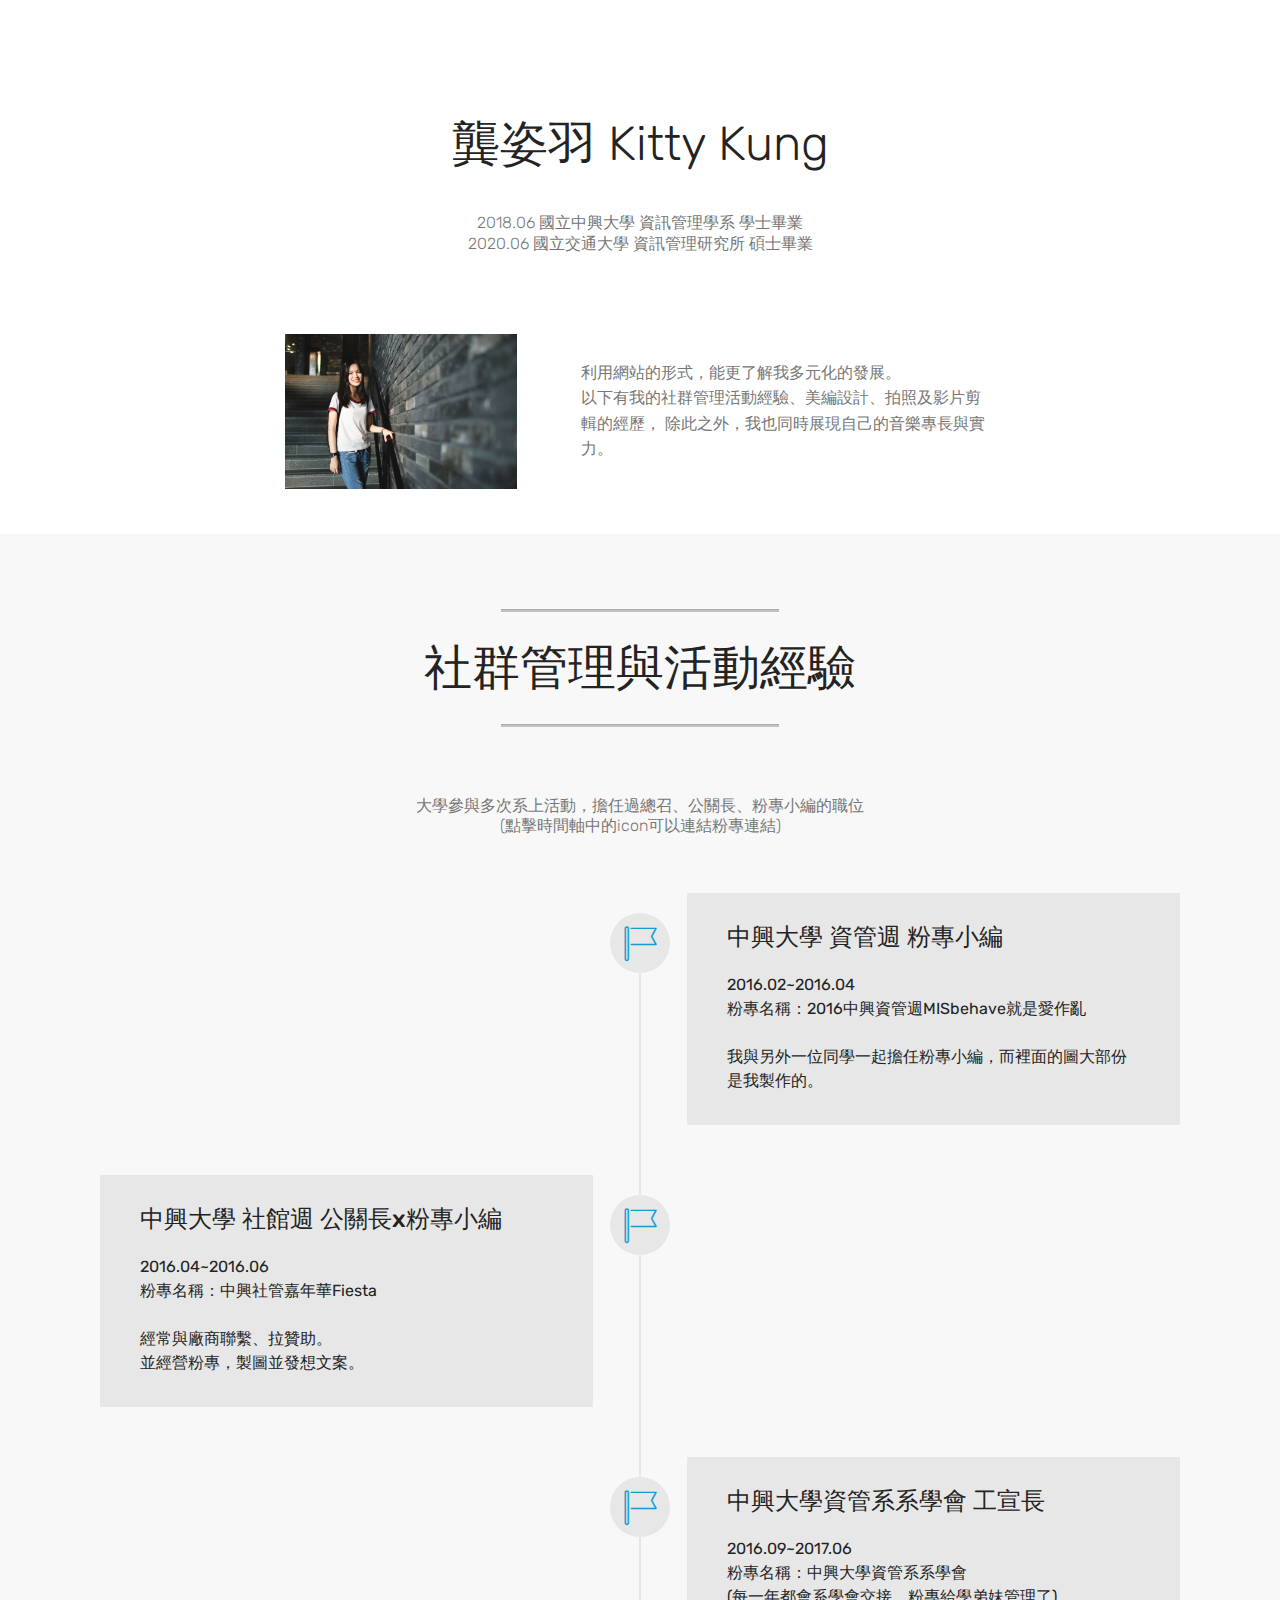
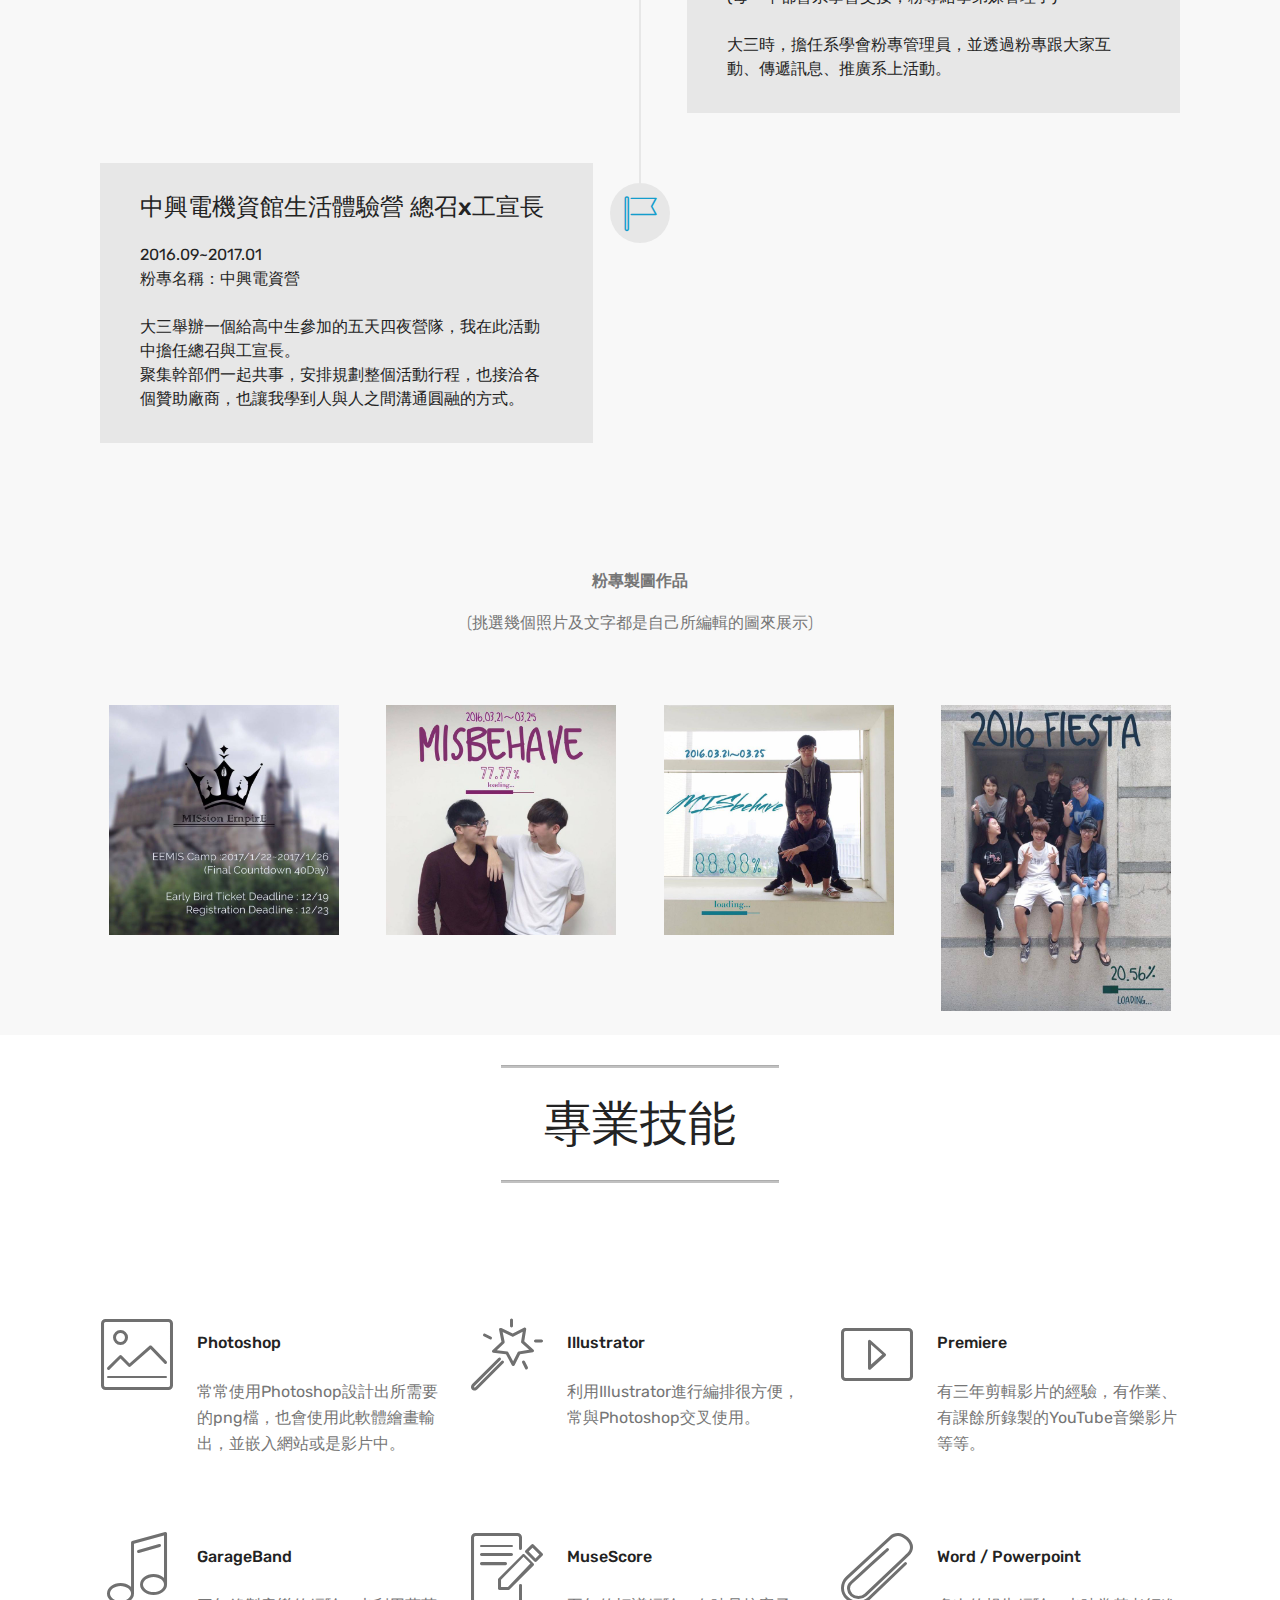
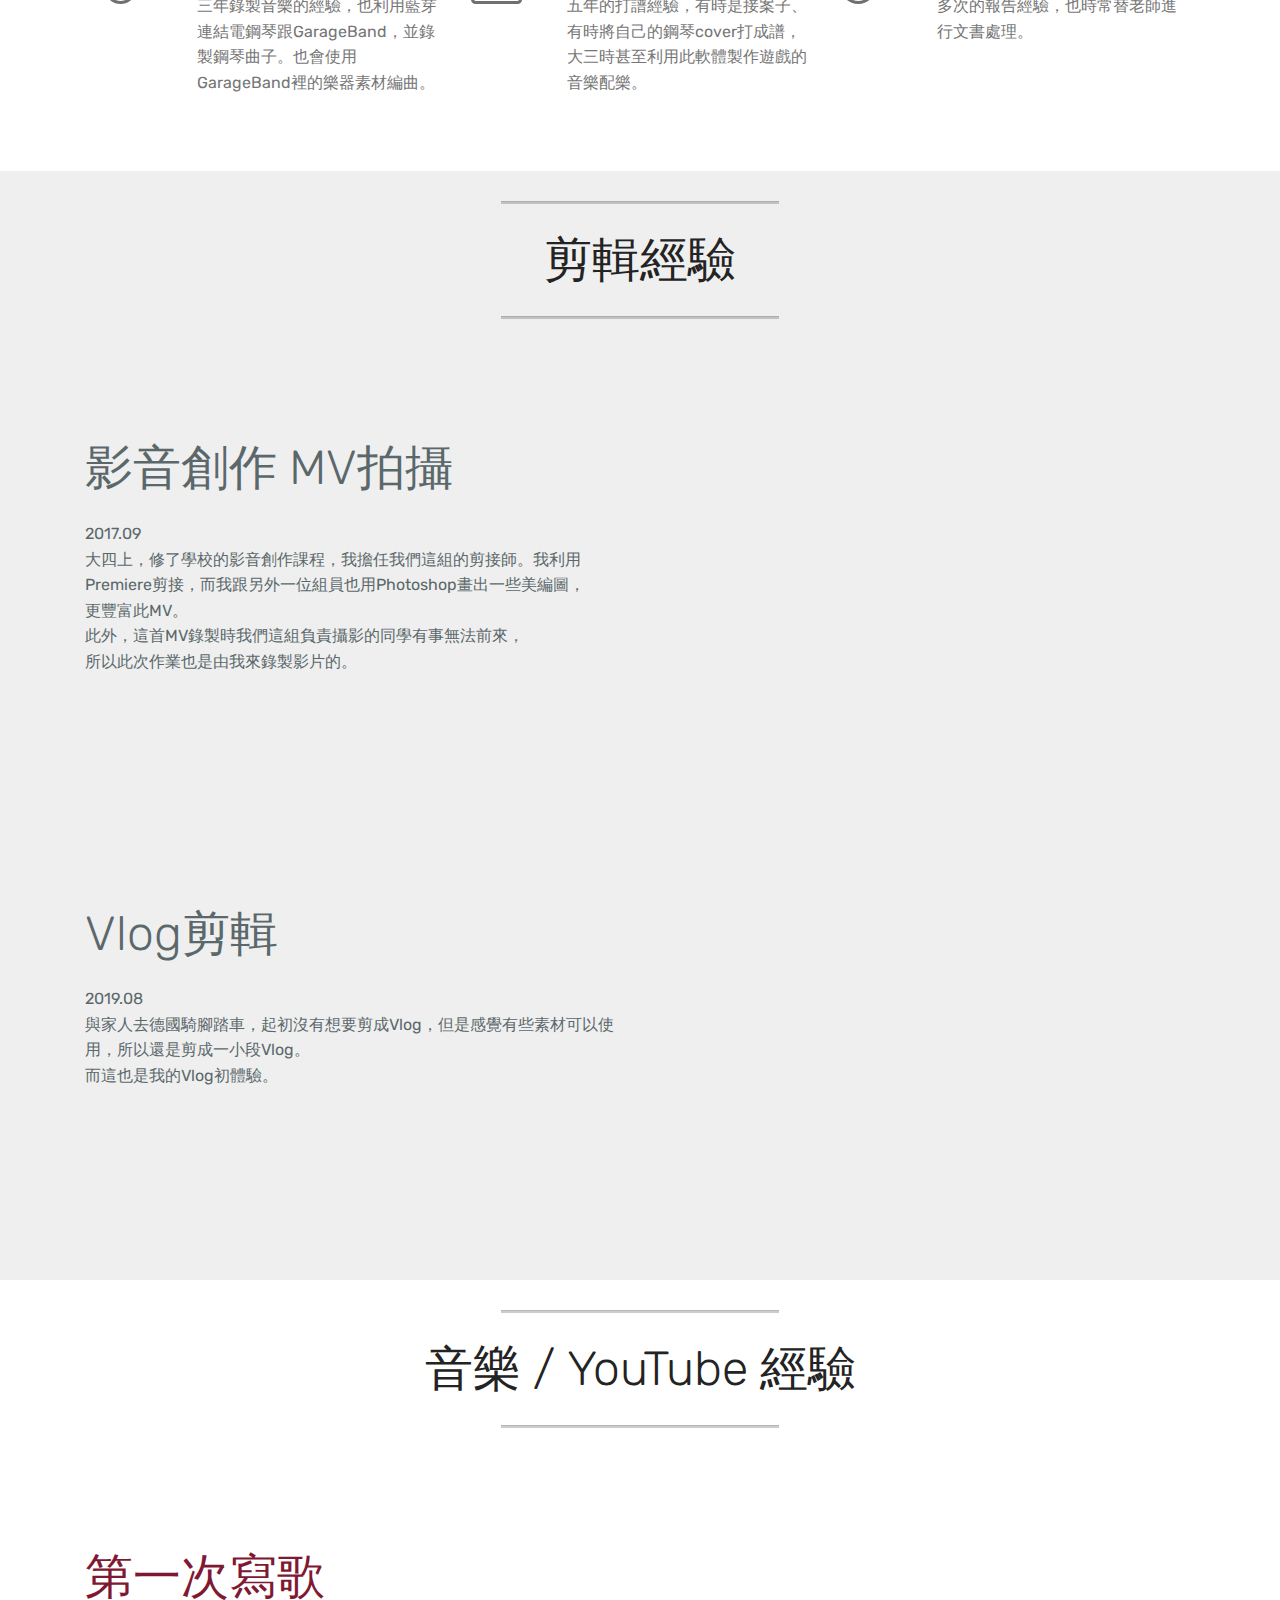
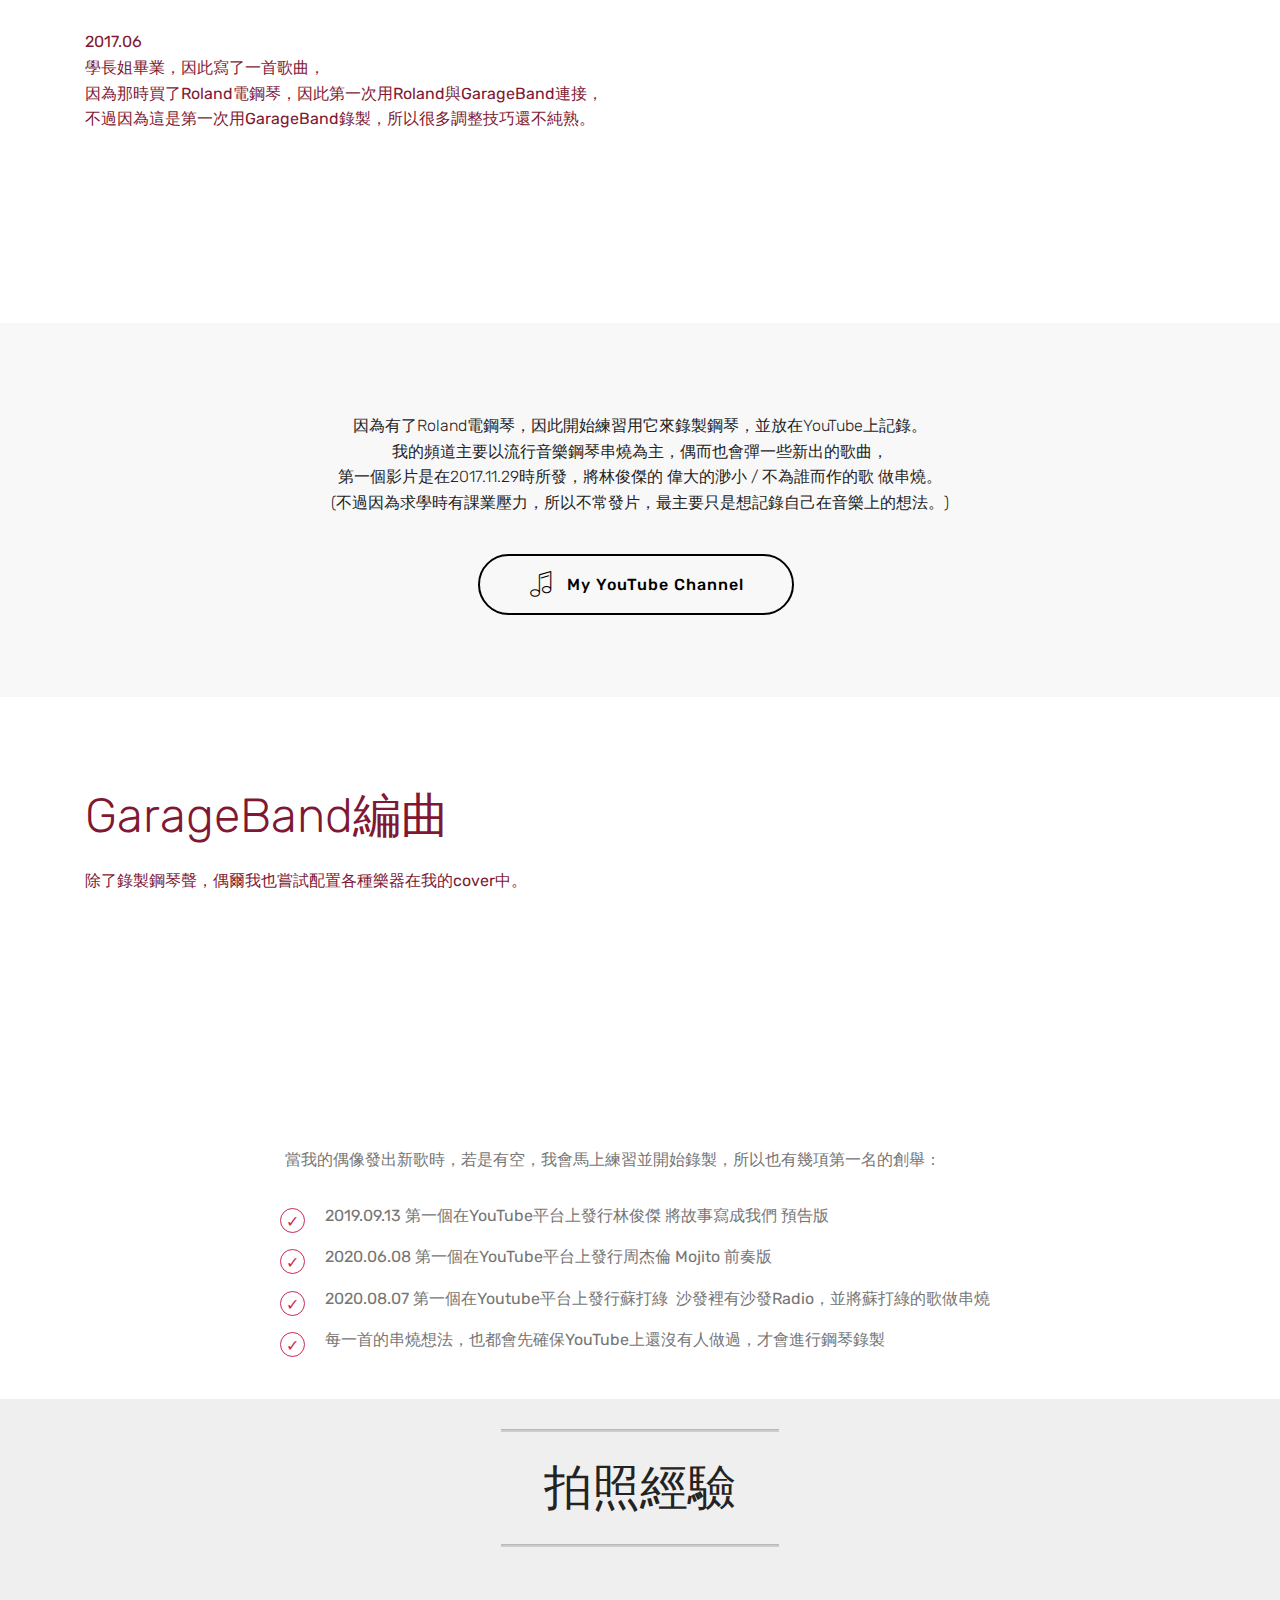
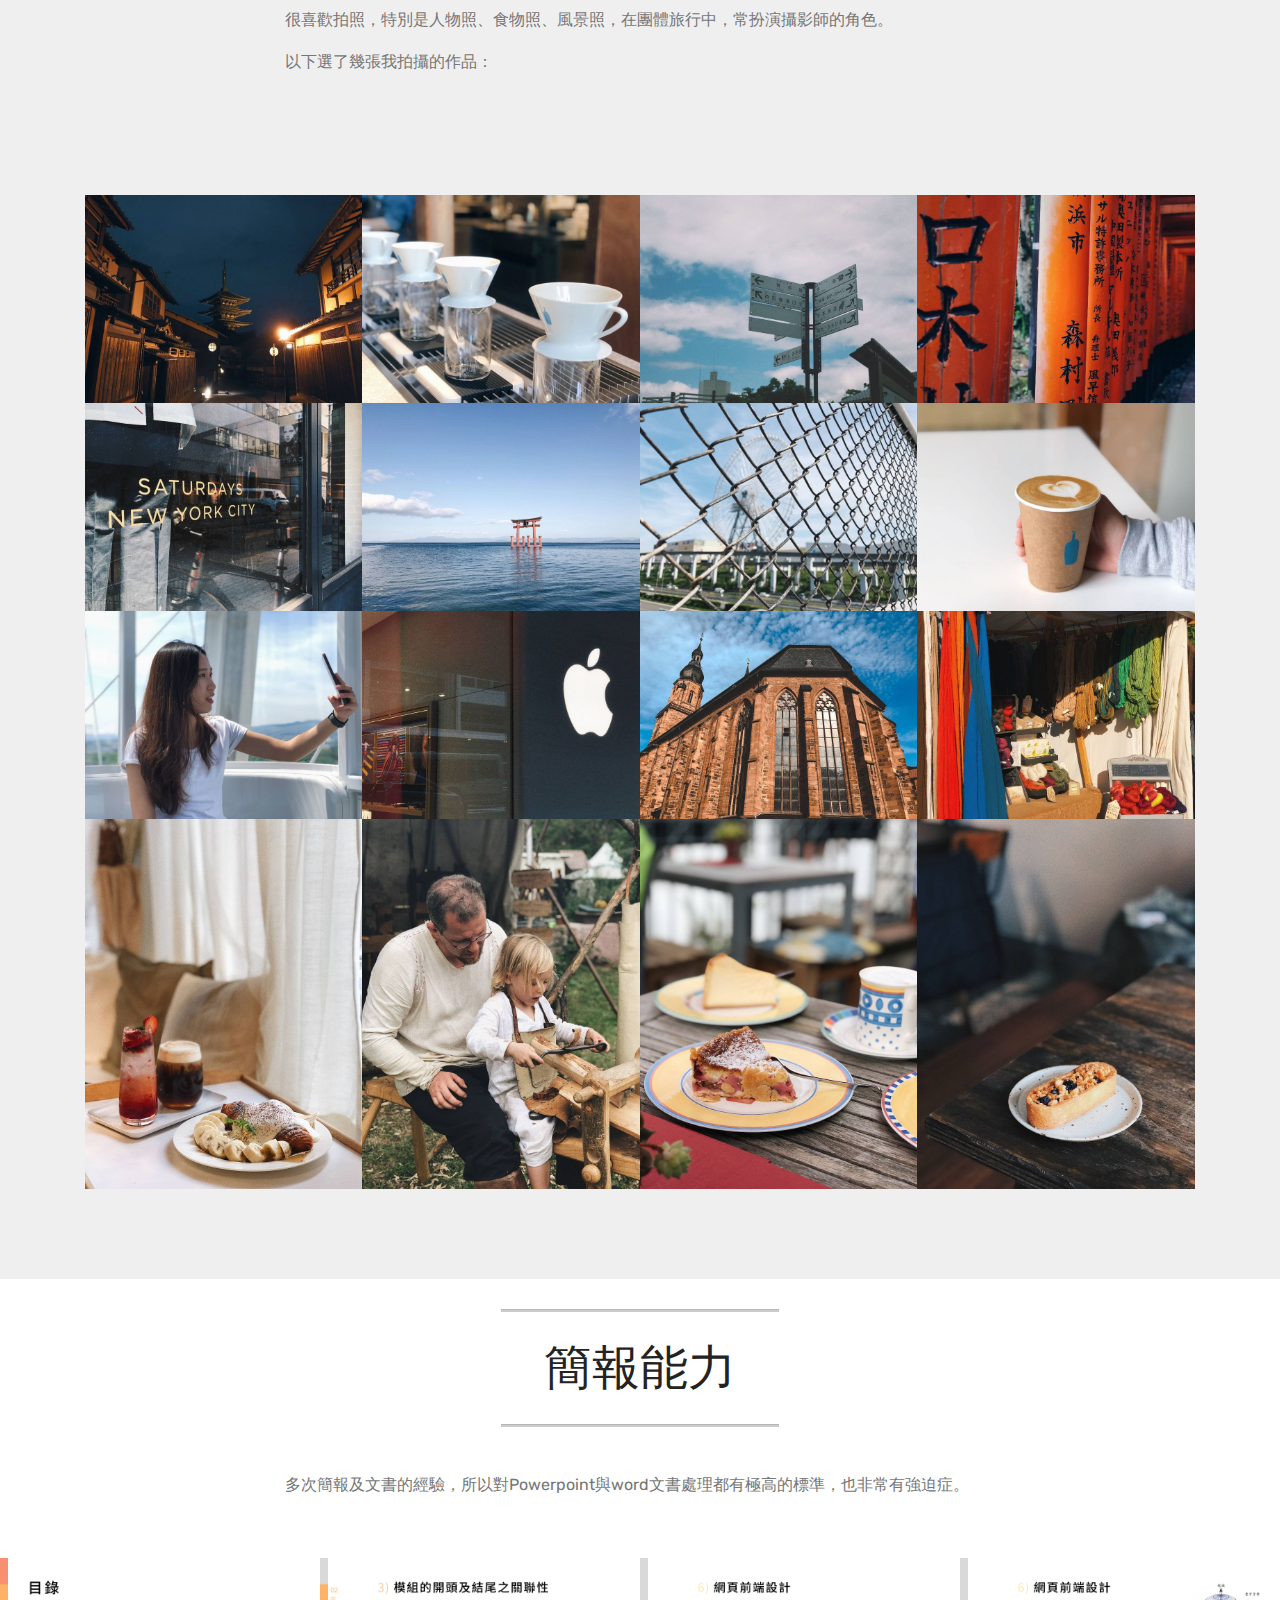
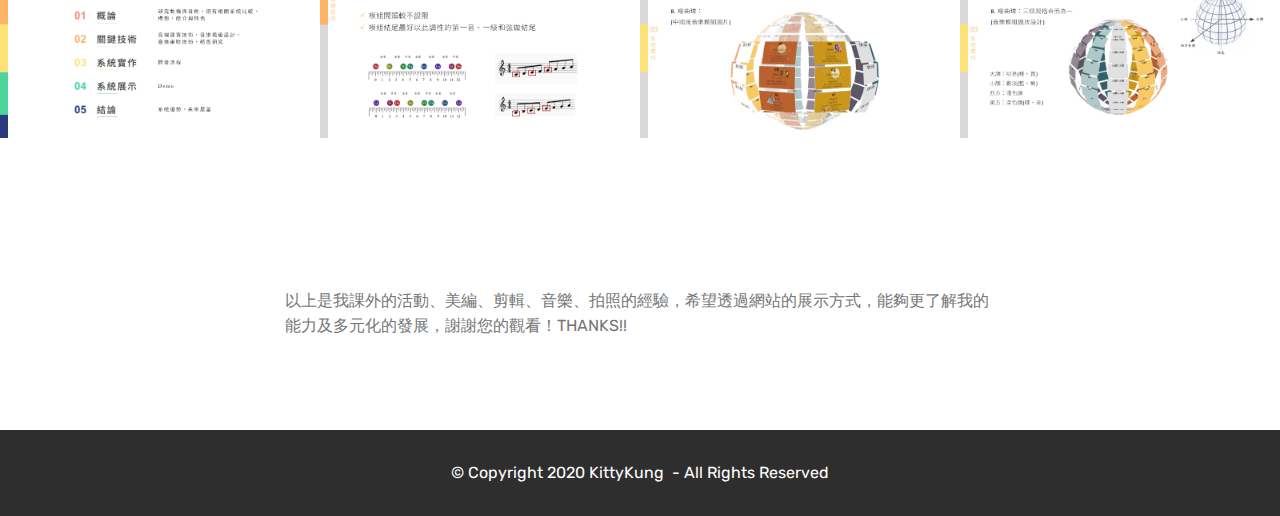
==== home.html @ 91568e42 "create github pages" ====
<!DOCTYPE html>
<html>
<head>
  <!-- Site made with Mobirise Website Builder v4.1.7, https://mobirise.com -->
  <meta charset="UTF-8">
  <meta http-equiv="X-UA-Compatible" content="IE=edge">
  <meta name="generator" content="Mobirise v4.1.7, mobirise.com">
  <meta name="viewport" content="width=device-width, initial-scale=1">
  <link rel="shortcut icon" href="assets/images/logo4.png" type="image/x-icon">
  <meta name="description" content="">
  <title>KittyPage</title>
  <link rel="stylesheet" href="assets/web/assets/mobirise-icons/mobirise-icons.css">
  <link rel="stylesheet" href="assets/tether/tether.min.css">
  <link rel="stylesheet" href="assets/bootstrap/css/bootstrap.min.css">
  <link rel="stylesheet" href="assets/theme/css/style.css">
  <link rel="stylesheet" href="assets/mobirise-gallery/style.css">
  <link href="https://fonts.googleapis.com/css?family=Rubik:300,300i,400,400i,500,500i,700,700i,900,900i" rel="stylesheet">
  <link href="assets/fonts/style.css" rel="stylesheet">
  <link rel="stylesheet" href="assets/mobirise/css/mbr-additional.css" type="text/css">
  
  
  
</head>
<body>
<section class="mbr-section content4 cid-s5xjWLoMxg" id="content4-29" data-rv-view="1090">

    

    <div class="container">
        <div class="media-container-row">
            <div class="title col-12 col-md-8">
                <h2 class="align-center pb-3 mbr-fonts-style display-2">龔姿羽 Kitty Kung</h2>
                <h3 class="mbr-section-subtitle align-center mbr-light mbr-fonts-style display-7"><br>2018.06 國立中興大學 資訊管理學系 學士畢業<br>2020.06 國立交通大學 資訊管理研究所 碩士畢業<br><br><br></h3>
                
            </div>
        </div>
    </div>
</section>

<section class="engine"><a href="https://mobirise.co/e">website creation software</a></section><section class="mbr-section content6 cid-s5Vh7EJFkG" id="content6-31" data-rv-view="1092">
    
     
    
    <div class="container">
        <div class="media-container-row">
            <div class="col-12 col-md-8">
                <div class="media-container-row">
                    <div class="mbr-figure" style="width: 65%;">
                      <img src="assets/images/img-6240x4160.jpg" alt="Mobirise" title="" media-simple="true">  
                    </div>
                    <div class="media-content">
                        <div class="mbr-section-text">
                            <p class="mbr-text mb-0 mbr-fonts-style display-7"><br>利用網站的形式，能更了解我多元化的發展。
<br>以下有我的社群管理活動經驗、美編設計、拍照及影片剪輯的經歷，
除此之外，我也同時展現自己的音樂專長與實力。
<br><br></p>
                        </div>
                    </div>
                </div>
            </div>
        </div>
    </div>
</section>

<section class="mbr-section article content9 cid-s5z6BdBSPs" id="content9-2d" data-rv-view="1094">
    
     

    <div class="container">
        <div class="inner-container" style="width: 100%;">
            <hr class="line" style="width: 25%;">
            <div class="section-text align-center mbr-fonts-style display-2">社群管理與活動經驗</div>
            <hr class="line" style="width: 25%;">
        </div>
        </div>
</section>

<section class="timeline2 cid-s5xXrjxGSr" id="timeline2-2e" data-rv-view="1096">

    

    

    <div class="container align-center">
        <h2 class="mbr-section-title pb-3 mbr-fonts-style display-2"></h2>
        <h3 class="mbr-section-subtitle pb-5 mbr-fonts-style display-7">
            大學參與多次系上活動，擔任過總召、公關長、粉專小編的職位<br> (點擊時間軸中的icon可以連結粉專連結)</h3>

        <div class="container timelines-container" mbri-timelines="">
            <div class="row timeline-element reverse separline">      
                <span class="iconsBackground">
                    <a href="https://www.facebook.com/2016%E4%B8%AD%E8%88%88%E8%B3%87%E7%AE%A1%E9%80%B1MISbehave%E5%B0%B1%E6%98%AF%E6%84%9B%E4%BD%9C%E4%BA%82-146211712432401/?__tn__=%2Cd%2CP-R&eid=ARAoLcEep79QYx-541g0NuVzOw5BYGeeSFQBrfUFPbRu646aKXzYNkvwXo69K58h8W0Ua_Y3OM2ugI8M" target="_blank"><span class="mbr-iconfont mbri-flag" media-simple="true"></span></a>
                </span>          
                <div class="col-xs-12 col-md-6 align-left">
                    <div class="timeline-text-content">
                        <h4 class="mbr-timeline-title pb-3 mbr-fonts-style display-5">中興大學 資管週 粉專小編</h4>
                        <p class="mbr-timeline-text mbr-fonts-style display-7"></p><p>
                            2016.02~2016.04&nbsp;&nbsp;&nbsp;&nbsp;<br>粉專名稱：2016中興資管週MISbehave就是愛作亂</p><br><p>我與另外一位同學一起擔任粉專小編，而裡面的圖大部份是我製作的。</p><p></p>
                     </div>
                </div>
            </div>

            <div class="row timeline-element  separline">
                <span class="iconsBackground">
                    <a href="https://www.facebook.com/nchuFIESTA/" target="_blank"><span class="mbr-iconfont mbri-flag" media-simple="true"></span></a>
                </span>
                <div class="col-xs-12 col-md-6 align-left ">
                    <div class="timeline-text-content">
                        <h4 class="mbr-timeline-title pb-3 mbr-fonts-style display-5">中興大學 社館週 公關長x粉專小編</h4>
                        <p class="mbr-timeline-text mbr-fonts-style display-7">2016.04~2016.06<br>粉專名稱：中興社管嘉年華Fiesta<br><br>經常與廠商聯繫、拉贊助。<br>並經營粉專，製圖並發想文案。</p>
                    </div>
                </div>
            </div> 

            <div class="row timeline-element reverse separline">
                <span class="iconsBackground">
                    <a href="https://www.facebook.com/NCHUMISSA/" target="_blank"><span class="mbr-iconfont mbri-flag" media-simple="true"></span></a>
                </span>
                <div class="col-xs-12 col-md-6 align-left">
                    <div class="timeline-text-content">
                        <h4 class="mbr-timeline-title pb-3 mbr-fonts-style display-5">
                            中興大學資管系系學會 工宣長</h4>      
                        <p class="mbr-timeline-text mbr-fonts-style display-7">
                            2016.09~2017.06<br>粉專名稱：中興大學資管系系學會<br>(每一年都會系學會交接，粉專給學弟妹管理了)<br><br>大三時，擔任系學會粉專管理員，並透過粉專跟大家互動、傳遞訊息、推廣系上活動。</p>
                    </div>
                </div>
            </div>

            <div class="row timeline-element ">
                <span class="iconsBackground">
                    <a href="https://www.facebook.com/EEMISnchucamp/" target="_blank"><span class="mbr-iconfont mbri-flag" media-simple="true"></span></a>
                </span>
                <div class="col-xs-12 col-md-6 align-left ">
                    <div class="timeline-text-content">
                        <h4 class="mbr-timeline-title pb-3 mbr-fonts-style display-5">
                            中興電機資館生活體驗營 總召x工宣長</h4>
                        <p class="mbr-timeline-text mbr-fonts-style display-7">
                            2016.09~2017.01<br>粉專名稱：中興電資營<br><br>大三舉辦一個給高中生參加的五天四夜營隊，我在此活動中擔任總召與工宣長。<br>聚集幹部們一起共事，安排規劃整個活動行程，也接洽各個贊助廠商，也讓我學到人與人之間溝通圓融的方式。</p>
                    </div>
                </div>
            </div>

            

            

            

            

            

            

            

            
        </div>
    </div>
</section>

<section class="mbr-section article content1 cid-s5y7mdk2LE" id="content1-2f" data-rv-view="1099">
    
     

    <div class="container">
        <div class="media-container-row">
            <div class="mbr-text col-12 col-md-8 mbr-fonts-style display-4"><p><strong>粉專製圖作品</strong></p><p>(挑選幾個照片及文字都是自己所編輯的圖來展示)</p></div>
        </div>
    </div>
</section>

<section class="mbr-gallery mbr-slider-carousel cid-s5y3CgOdGM" id="gallery3-2g" data-rv-view="1100">

    

    <div class="container">
        <div><!-- Filter --><!-- Gallery --><div class="mbr-gallery-row"><div class="mbr-gallery-layout-default"><div><div><div class="mbr-gallery-item mbr-gallery-item--p3" data-video-url="false" data-tags="Awesome"><div href="#lb-gallery3-2g" data-slide-to="0" data-toggle="modal"><img src="assets/images/15541294-1287381324639030-2848114321744687343-n-960x960-800x800.jpg" alt=""><span class="icon-focus"></span></div></div><div class="mbr-gallery-item mbr-gallery-item--p3" data-video-url="false" data-tags="Awesome"><div href="#lb-gallery3-2g" data-slide-to="1" data-toggle="modal"><img src="assets/images/1914745-169291856791053-8719080513699849686-n-960x960-800x800.jpg" alt=""><span class="icon-focus"></span></div></div><div class="mbr-gallery-item mbr-gallery-item--p3" data-video-url="false" data-tags="Awesome"><div href="#lb-gallery3-2g" data-slide-to="2" data-toggle="modal"><img src="assets/images/11095079-170236743363231-4273424259154659400-n-960x960-800x800.jpg" alt=""><span class="icon-focus"></span></div></div><div class="mbr-gallery-item mbr-gallery-item--p3" data-video-url="false" data-tags="Awesome"><div href="#lb-gallery3-2g" data-slide-to="3" data-toggle="modal"><img src="assets/images/13179440-739882136152149-6701812586807233603-n-720x960-720x960.jpg" alt=""><span class="icon-focus"></span></div></div></div></div><div class="clearfix"></div></div></div><!-- Lightbox --><div data-app-prevent-settings="" class="mbr-slider modal fade carousel slide" tabindex="-1" data-keyboard="true" data-interval="false" id="lb-gallery3-2g"><div class="modal-dialog"><div class="modal-content"><div class="modal-body"><div class="carousel-inner"><div class="carousel-item active"><img src="assets/images/15541294-1287381324639030-2848114321744687343-n-960x960.jpg" alt=""></div><div class="carousel-item"><img src="assets/images/1914745-169291856791053-8719080513699849686-n-960x960.jpg" alt=""></div><div class="carousel-item"><img src="assets/images/11095079-170236743363231-4273424259154659400-n-960x960.jpg" alt=""></div><div class="carousel-item"><img src="assets/images/13179440-739882136152149-6701812586807233603-n-720x960.jpg" alt=""></div></div><a class="carousel-control carousel-control-prev" role="button" data-slide="prev" href="#lb-gallery3-2g"><span class="mbri-left mbr-iconfont" aria-hidden="true"></span><span class="sr-only">Previous</span></a><a class="carousel-control carousel-control-next" role="button" data-slide="next" href="#lb-gallery3-2g"><span class="mbri-right mbr-iconfont" aria-hidden="true"></span><span class="sr-only">Next</span></a><a class="close" href="#" role="button" data-dismiss="modal"><span class="sr-only">Close</span></a></div></div></div></div></div>
    </div>

</section>

<section class="mbr-section article content9 cid-s5z75tGmAY" id="content9-2h" data-rv-view="1119">
    
     

    <div class="container">
        <div class="inner-container" style="width: 100%;">
            <hr class="line" style="width: 25%;">
            <div class="section-text align-center mbr-fonts-style display-2">
                    專業技能</div>
            <hr class="line" style="width: 25%;">
        </div>
        </div>
</section>

<section class="features7 cid-s5z82IkLG8" id="features7-2i" data-rv-view="1121">
    
    

    
    <div class="container">
        <div class="media-container-row">

            <div class="card media-container-row p-3 col-12 col-md-6 col-lg-4">
                <div class="card-img pr-2">
                    <span class="mbr-iconfont mbri-photo" media-simple="true"></span>
                </div>
                <div class="card-box">
                    <h4 class="card-title py-3 mbr-fonts-style display-7">
                        Photoshop</h4>
                    <p class="mbr-text mbr-fonts-style display-7">常常使用Photoshop設計出所需要的png檔，也會使用此軟體繪畫輸出，並嵌入網站或是影片中。</p>
                </div>
            </div>

            <div class="card media-container-row p-3 col-12 col-md-6 col-lg-4">
                <div class="card-img pr-2">
                    <span class="mbr-iconfont mbri-magic-stick" media-simple="true"></span>
                </div>
                <div class="card-box">
                    <h4 class="card-title py-3 mbr-fonts-style display-7">
                        Illustrator</h4>
                    <p class="mbr-text mbr-fonts-style display-7">
                       利用Illustrator進行編排很方便，常與Photoshop交叉使用。</p>
                </div>
            </div>

            <div class="card media-container-row p-3 col-12 col-md-6 col-lg-4">
                <div class="card-img pr-2">
                    <span class="mbr-iconfont mbri-video" media-simple="true"></span>
                </div>
                <div class="card-box">
                    <h4 class="card-title py-3 mbr-fonts-style display-7">
                        Premiere</h4>
                    <p class="mbr-text mbr-fonts-style display-7">
                       有三年剪輯影片的經驗，有作業、有課餘所錄製的YouTube音樂影片等等。</p>
                </div>
            </div>

            
        </div>
    </div>
</section>

<section class="features7 cid-s5z8rDTSE6" id="features7-2j" data-rv-view="1124">
    
    

    
    <div class="container">
        <div class="media-container-row">

            <div class="card media-container-row p-3 col-12 col-md-6 col-lg-4">
                <div class="card-img pr-2">
                    <span class="mbr-iconfont mbri-music" media-simple="true"></span>
                </div>
                <div class="card-box">
                    <h4 class="card-title py-3 mbr-fonts-style display-7">
                        GarageBand</h4>
                    <p class="mbr-text mbr-fonts-style display-7">
                       三年錄製音樂的經驗，也利用藍芽連結電鋼琴跟GarageBand，並錄製鋼琴曲子。也會使用GarageBand裡的樂器素材編曲。</p>
                </div>
            </div>

            <div class="card media-container-row p-3 col-12 col-md-6 col-lg-4">
                <div class="card-img pr-2">
                    <span class="mbr-iconfont mbri-edit" media-simple="true"></span>
                </div>
                <div class="card-box">
                    <h4 class="card-title py-3 mbr-fonts-style display-7">
                        MuseScore</h4>
                    <p class="mbr-text mbr-fonts-style display-7">五年的打譜經驗，有時是接案子、有時將自己的鋼琴cover打成譜，<br>大三時甚至利用此軟體製作遊戲的音樂配樂。</p>
                </div>
            </div>

            <div class="card media-container-row p-3 col-12 col-md-6 col-lg-4">
                <div class="card-img pr-2">
                    <span class="mbr-iconfont mbri-paperclip" media-simple="true"></span>
                </div>
                <div class="card-box">
                    <h4 class="card-title py-3 mbr-fonts-style display-7">
                        Word / Powerpoint</h4>
                    <p class="mbr-text mbr-fonts-style display-7">
                       多次的報告經驗，也時常替老師進行文書處理。</p>
                </div>
            </div>

            
        </div>
    </div>
</section>

<section class="mbr-section article content9 cid-s5z76DFwrB" id="content9-2k" data-rv-view="1127">
    
     

    <div class="container">
        <div class="inner-container" style="width: 100%;">
            <hr class="line" style="width: 25%;">
            <div class="section-text align-center mbr-fonts-style display-2">剪輯經驗</div>
            <hr class="line" style="width: 25%;">
        </div>
        </div>
</section>

<section class="header7 cid-s5y8n3cJpu" id="header7-2l" data-rv-view="1129">

    

    

    <div class="container">
        <div class="media-container-row">

            <div class="media-content align-right">
                <h1 class="mbr-section-title mbr-white pb-3 mbr-fonts-style display-2">
                    影音創作 MV拍攝</h1>
                <div class="mbr-section-text mbr-white pb-3">
                    <p class="mbr-text mbr-fonts-style display-7">2017.09<br>大四上，修了學校的影音創作課程，我擔任我們這組的剪接師。我利用Premiere剪接，而我跟另外一位組員也用Photoshop畫出一些美編圖，<br>更豐富此MV。<br>此外，這首MV錄製時我們這組負責攝影的同學有事無法前來，<br>所以此次作業也是由我來錄製影片的。</p>
                </div>
                
            </div>

            <div class="mbr-figure" style="width: 100%;"><iframe class="mbr-embedded-video" src="https://www.youtube.com/embed/81uaCtsn228?rel=0&amp;amp;showinfo=0&amp;autoplay=0&amp;loop=0" width="1280" height="720" frameborder="0" allowfullscreen></iframe></div>

        </div>
    </div>
</section>

<section class="header7 cid-s5yf8N2TPh" id="header7-2m" data-rv-view="1132">

    

    

    <div class="container">
        <div class="media-container-row">

            <div class="media-content align-right">
                <h1 class="mbr-section-title mbr-white pb-3 mbr-fonts-style display-2">Vlog剪輯</h1>
                <div class="mbr-section-text mbr-white pb-3">
                    <p class="mbr-text mbr-fonts-style display-7">2019.08<br>與家人去德國騎腳踏車，起初沒有想要剪成Vlog，但是感覺有些素材可以使用，所以還是剪成一小段Vlog。<br>而這也是我的Vlog初體驗。</p>
                </div>
                
            </div>

            <div class="mbr-figure" style="width: 100%;"><iframe class="mbr-embedded-video" src="https://www.youtube.com/embed/2QA0ncPLBtA?rel=0&amp;amp;showinfo=0&amp;autoplay=0&amp;loop=0" width="1280" height="720" frameborder="0" allowfullscreen></iframe></div>

        </div>
    </div>
</section>

<section class="mbr-section article content9 cid-s5DZiiYHvo" id="content9-2n" data-rv-view="1135">
    
     

    <div class="container">
        <div class="inner-container" style="width: 100%;">
            <hr class="line" style="width: 25%;">
            <div class="section-text align-center mbr-fonts-style display-2">
                    音樂 / YouTube 經驗</div>
            <hr class="line" style="width: 25%;">
        </div>
        </div>
</section>

<section class="header7 cid-s5xmsho2UR" id="header7-2o" data-rv-view="1137">

    

    

    <div class="container">
        <div class="media-container-row">

            <div class="media-content align-right">
                <h1 class="mbr-section-title mbr-white pb-3 mbr-fonts-style display-2">
                    第一次寫歌</h1>
                <div class="mbr-section-text mbr-white pb-3">
                    <p class="mbr-text mbr-fonts-style display-7">2017.06<br>學長姐畢業，因此寫了一首歌曲，<br>因為那時買了Roland電鋼琴，因此第一次用Roland與GarageBand連接，<br>不過因為這是第一次用GarageBand錄製，所以很多調整技巧還不純熟。</p>
                </div>
                
            </div>

            <div class="mbr-figure" style="width: 100%;"><iframe class="mbr-embedded-video" src="https://www.youtube.com/embed/U-8LPDJ6VC8?rel=0&amp;amp;showinfo=0&amp;autoplay=0&amp;loop=0" width="1280" height="720" frameborder="0" allowfullscreen></iframe></div>

        </div>
    </div>
</section>

<section class="header1 cid-s5E2Ay78iP mbr-parallax-background" id="header1-2p" data-rv-view="1140">

    

    <div class="mbr-overlay" style="opacity: 0.6; background-color: rgb(255, 255, 255);">
    </div>

    <div class="container">
        <div class="media-container-column mbr-white col-md-10 offset-md-1">
            
            
            <p class="mbr-text align-center pb-3 mbr-fonts-style display-4">因為有了Roland電鋼琴，因此開始練習用它來錄製鋼琴，並放在YouTube上記錄。<br>我的頻道主要以流行音樂鋼琴串燒為主，偶而也會彈一些新出的歌曲，<br>第一個影片是在2017.11.29時所發，將林俊傑的&nbsp;偉大的渺小 / 不為誰而作的歌 做串燒。<br>(不過因為求學時有課業壓力，所以不常發片，最主要只是想記錄自己在音樂上的想法。)</p>
            <div class="mbr-section-btn align-center"><a class="btn btn-md btn-black-outline display-4" href="https://www.youtube.com/channel/UCYTpwO7OE_8j2fZVAbV_GYw" target="_blank"><span class="mbri-music mbr-iconfont mbr-iconfont-btn"></span>
                    
                    My YouTube Channel</a></div>
        </div>
    </div>

</section>

<section class="header7 cid-s5E1KdrBBn" id="header7-2q" data-rv-view="1143">

    

    

    <div class="container">
        <div class="media-container-row">

            <div class="media-content align-right">
                <h1 class="mbr-section-title mbr-white pb-3 mbr-fonts-style display-2">GarageBand編曲</h1>
                <div class="mbr-section-text mbr-white pb-3">
                    <p class="mbr-text mbr-fonts-style display-7">
                        除了錄製鋼琴聲，偶爾我也嘗試配置各種樂器在我的cover中。</p>
                </div>
                <div class="mbr-section-btn"><a class="btn btn-md btn-white-outline display-4" href="https://mobirise.com">LIVE DEMO</a></div>
            </div>

            <div class="mbr-figure" style="width: 100%;"><iframe class="mbr-embedded-video" src="https://www.youtube.com/embed/ys53Y88U3e4?rel=0&amp;amp;showinfo=0&amp;autoplay=0&amp;loop=0" width="1280" height="720" frameborder="0" allowfullscreen></iframe></div>

        </div>
    </div>
</section>

<section class="mbr-section article content1 cid-s5E989jEX7" id="content1-2r" data-rv-view="1146">
    
     

    <div class="container">
        <div class="media-container-row">
            <div class="mbr-text col-12 col-md-8 mbr-fonts-style display-7">當我的偶像發出新歌時，若是有空，我會馬上練習並開始錄製，所以也有幾項第一名的創舉：</div>
        </div>
    </div>
</section>

<section class="mbr-section article content12 cid-s5E7KJeiFj" id="content12-2s" data-rv-view="1147">
     

    <div class="container">
        <div class="media-container-row">
            <div class="mbr-text counter-container col-12 col-md-8 mbr-fonts-style display-7">
                <ul>
                    <li>2019.09.13 第一個在YouTube平台上發行林俊傑 將故事寫成我們 預告版</li><li>2020.06.08 第一個在YouTube平台上發行周杰倫 Mojito 前奏版</li><li>2020.08.07 第一個在Youtube平台上發行蘇打綠 &nbsp;沙發裡有沙發Radio，並將蘇打綠的歌做串燒</li>
                    <li>每一首的串燒想法，也都會先確保YouTube上還沒有人做過，才會進行鋼琴錄製</li>
                </ul>
            </div>
        </div>
    </div>
</section>

<section class="mbr-section article content9 cid-s5E9OhfHET" id="content9-2t" data-rv-view="1148">
    
     

    <div class="container">
        <div class="inner-container" style="width: 100%;">
            <hr class="line" style="width: 25%;">
            <div class="section-text align-center mbr-fonts-style display-2">
                    拍照經驗</div>
            <hr class="line" style="width: 25%;">
        </div>
        </div>
</section>

<section class="mbr-section article content1 cid-s5Ea81cBMP" id="content1-2u" data-rv-view="1150">
    
     

    <div class="container">
        <div class="media-container-row">
            <div class="mbr-text col-12 col-md-8 mbr-fonts-style display-7"><p>很喜歡拍照，特別是人物照、食物照、風景照，在團體旅行中，常扮演攝影師的角色。</p><p><span style="font-size: 1rem;">以下選了幾張我拍攝的作品：</span></p></div>
        </div>
    </div>
</section>

<section class="mbr-gallery mbr-slider-carousel cid-s5Ea3NyNKW" id="gallery1-2v" data-rv-view="1151">

    

    <div class="container">
        <div><!-- Filter --><!-- Gallery --><div class="mbr-gallery-row"><div class="mbr-gallery-layout-default"><div><div><div class="mbr-gallery-item mbr-gallery-item--p0" data-video-url="false" data-tags="Awesome"><div href="#lb-gallery1-2v" data-slide-to="0" data-toggle="modal"><img src="assets/images/ead362a1-8f75-4685-b248-6d89c74407a5-2000x1500-800x600.jpg" alt=""><span class="icon-focus"></span></div></div><div class="mbr-gallery-item mbr-gallery-item--p0" data-video-url="false" data-tags="Responsive"><div href="#lb-gallery1-2v" data-slide-to="1" data-toggle="modal"><img src="assets/images/dxtl6617-2000x1500-800x600.jpg" alt=""><span class="icon-focus"></span></div></div><div class="mbr-gallery-item mbr-gallery-item--p0" data-video-url="false" data-tags="Creative"><div href="#lb-gallery1-2v" data-slide-to="2" data-toggle="modal"><img src="assets/images/ebej4507-2000x1500-800x600.jpg" alt=""><span class="icon-focus"></span></div></div><div class="mbr-gallery-item mbr-gallery-item--p0" data-video-url="false" data-tags="Animated"><div href="#lb-gallery1-2v" data-slide-to="3" data-toggle="modal"><img src="assets/images/nwnm1781-2000x1500-800x600.jpg" alt=""><span class="icon-focus"></span></div></div><div class="mbr-gallery-item mbr-gallery-item--p0" data-video-url="false" data-tags="Awesome"><div href="#lb-gallery1-2v" data-slide-to="4" data-toggle="modal"><img src="assets/images/oxex4383-2000x1500-800x600.jpg" alt=""><span class="icon-focus"></span></div></div><div class="mbr-gallery-item mbr-gallery-item--p0" data-video-url="false" data-tags="Responsive"><div href="#lb-gallery1-2v" data-slide-to="5" data-toggle="modal"><img src="assets/images/uorn9024-2000x1500-800x600.jpg" alt=""><span class="icon-focus"></span></div></div><div class="mbr-gallery-item mbr-gallery-item--p0" data-video-url="false" data-tags="Awesome"><div href="#lb-gallery1-2v" data-slide-to="6" data-toggle="modal"><img src="assets/images/wopx3743-2000x1500-800x600.jpg" alt=""><span class="icon-focus"></span></div></div><div class="mbr-gallery-item mbr-gallery-item--p0" data-video-url="false" data-tags="Animated"><div href="#lb-gallery1-2v" data-slide-to="7" data-toggle="modal"><img src="assets/images/lhcv5122-2000x1500-800x600.jpg" alt=""><span class="icon-focus"></span></div></div><div class="mbr-gallery-item mbr-gallery-item--p0" data-video-url="false" data-tags="Animated"><div href="#lb-gallery1-2v" data-slide-to="8" data-toggle="modal"><img src="assets/images/kvco3798-2000x1500-800x600.jpg" alt=""><span class="icon-focus"></span></div></div><div class="mbr-gallery-item mbr-gallery-item--p0" data-video-url="false" data-tags="Animated"><div href="#lb-gallery1-2v" data-slide-to="9" data-toggle="modal"><img src="assets/images/bhtm9780-2000x1500-800x600.jpg" alt=""><span class="icon-focus"></span></div></div><div class="mbr-gallery-item mbr-gallery-item--p0" data-video-url="false" data-tags="Animated"><div href="#lb-gallery1-2v" data-slide-to="10" data-toggle="modal"><img src="assets/images/img-2000x1500-800x600.jpg" alt=""><span class="icon-focus"></span></div></div><div class="mbr-gallery-item mbr-gallery-item--p0" data-video-url="false" data-tags="Animated"><div href="#lb-gallery1-2v" data-slide-to="11" data-toggle="modal"><img src="assets/images/ykop9875-2000x1500-800x600.jpg" alt=""><span class="icon-focus"></span></div></div><div class="mbr-gallery-item mbr-gallery-item--p0" data-video-url="false" data-tags="Animated"><div href="#lb-gallery1-2v" data-slide-to="12" data-toggle="modal"><img src="assets/images/bazc3192-2000x2666-800x1066.jpg" alt=""><span class="icon-focus"></span></div></div><div class="mbr-gallery-item mbr-gallery-item--p0" data-video-url="false" data-tags="Animated"><div href="#lb-gallery1-2v" data-slide-to="13" data-toggle="modal"><img src="assets/images/c3ddc89a-b5ec-4b5d-8a2f-a88aca18da5b-2000x2666-800x1066.jpg" alt=""><span class="icon-focus"></span></div></div><div class="mbr-gallery-item mbr-gallery-item--p0" data-video-url="false" data-tags="Animated"><div href="#lb-gallery1-2v" data-slide-to="14" data-toggle="modal"><img src="assets/images/krip4063-2000x2666-800x1066.jpg" alt=""><span class="icon-focus"></span></div></div><div class="mbr-gallery-item mbr-gallery-item--p0" data-video-url="false" data-tags="Animated"><div href="#lb-gallery1-2v" data-slide-to="15" data-toggle="modal"><img src="assets/images/lmdh8444-2000x2666-800x1066.jpg" alt=""><span class="icon-focus"></span></div></div></div></div><div class="clearfix"></div></div></div><!-- Lightbox --><div data-app-prevent-settings="" class="mbr-slider modal fade carousel slide" tabindex="-1" data-keyboard="true" data-interval="false" id="lb-gallery1-2v"><div class="modal-dialog"><div class="modal-content"><div class="modal-body"><ol class="carousel-indicators"><li data-app-prevent-settings="" data-target="#lb-gallery1-2v" data-slide-to="0"></li><li data-app-prevent-settings="" data-target="#lb-gallery1-2v" data-slide-to="1"></li><li data-app-prevent-settings="" data-target="#lb-gallery1-2v" data-slide-to="2"></li><li data-app-prevent-settings="" data-target="#lb-gallery1-2v" data-slide-to="3"></li><li data-app-prevent-settings="" data-target="#lb-gallery1-2v" data-slide-to="4"></li><li data-app-prevent-settings="" data-target="#lb-gallery1-2v" data-slide-to="5"></li><li data-app-prevent-settings="" data-target="#lb-gallery1-2v" data-slide-to="6"></li><li data-app-prevent-settings="" data-target="#lb-gallery1-2v" data-slide-to="7"></li><li data-app-prevent-settings="" data-target="#lb-gallery1-2v" data-slide-to="8"></li><li data-app-prevent-settings="" data-target="#lb-gallery1-2v" data-slide-to="9"></li><li data-app-prevent-settings="" data-target="#lb-gallery1-2v" data-slide-to="10"></li><li data-app-prevent-settings="" data-target="#lb-gallery1-2v" data-slide-to="11"></li><li data-app-prevent-settings="" data-target="#lb-gallery1-2v" data-slide-to="12"></li><li data-app-prevent-settings="" data-target="#lb-gallery1-2v" data-slide-to="13"></li><li data-app-prevent-settings="" data-target="#lb-gallery1-2v" data-slide-to="14"></li><li data-app-prevent-settings="" data-target="#lb-gallery1-2v" class=" active" data-slide-to="15"></li></ol><div class="carousel-inner"><div class="carousel-item"><img src="assets/images/ead362a1-8f75-4685-b248-6d89c74407a5-2000x1500.jpg" alt=""></div><div class="carousel-item"><img src="assets/images/dxtl6617-2000x1500.jpg" alt=""></div><div class="carousel-item"><img src="assets/images/ebej4507-2000x1500.jpg" alt=""></div><div class="carousel-item"><img src="assets/images/nwnm1781-2000x1500.jpg" alt=""></div><div class="carousel-item"><img src="assets/images/oxex4383-2000x1500.jpg" alt=""></div><div class="carousel-item"><img src="assets/images/uorn9024-2000x1500.jpg" alt=""></div><div class="carousel-item"><img src="assets/images/wopx3743-2000x1500.jpg" alt=""></div><div class="carousel-item"><img src="assets/images/lhcv5122-2000x1500.jpg" alt=""></div><div class="carousel-item"><img src="assets/images/kvco3798-2000x1500.jpg" alt=""></div><div class="carousel-item"><img src="assets/images/bhtm9780-2000x1500.jpg" alt=""></div><div class="carousel-item"><img src="assets/images/img-2000x1500.jpg" alt=""></div><div class="carousel-item"><img src="assets/images/ykop9875-2000x1500.jpg" alt=""></div><div class="carousel-item"><img src="assets/images/bazc3192-2000x2666.jpg" alt=""></div><div class="carousel-item"><img src="assets/images/c3ddc89a-b5ec-4b5d-8a2f-a88aca18da5b-2000x2666.jpg" alt=""></div><div class="carousel-item"><img src="assets/images/krip4063-2000x2666.jpg" alt=""></div><div class="carousel-item active"><img src="assets/images/lmdh8444-2000x2666.jpg" alt=""></div></div><a class="carousel-control carousel-control-prev" role="button" data-slide="prev" href="#lb-gallery1-2v"><span class="mbri-left mbr-iconfont" aria-hidden="true"></span><span class="sr-only">Previous</span></a><a class="carousel-control carousel-control-next" role="button" data-slide="next" href="#lb-gallery1-2v"><span class="mbri-right mbr-iconfont" aria-hidden="true"></span><span class="sr-only">Next</span></a><a class="close" href="#" role="button" data-dismiss="modal"><span class="sr-only">Close</span></a></div></div></div></div></div>
    </div>

</section>

<section class="mbr-section article content9 cid-s7EesohQ6Z" id="content9-32" data-rv-view="1218">
    
     

    <div class="container">
        <div class="inner-container" style="width: 100%;">
            <hr class="line" style="width: 25%;">
            <div class="section-text align-center mbr-fonts-style display-2">
                    簡報能力</div>
            <hr class="line" style="width: 25%;">
        </div>
        </div>
</section>

<section class="mbr-section article content1 cid-s7EfXZzLbg" id="content1-34" data-rv-view="1220">
    
     

    <div class="container">
        <div class="media-container-row">
            <div class="mbr-text col-12 col-md-8 mbr-fonts-style display-7">多次簡報及文書的經驗，所以對Powerpoint與word文書處理都有極高的標準，也非常有強迫症。</div>
        </div>
    </div>
</section>

<section class="mbr-gallery mbr-slider-carousel cid-s7EeLPNwPi" id="gallery3-33" data-rv-view="1221">

    

    <div>
        <div><!-- Filter --><!-- Gallery --><div class="mbr-gallery-row"><div class="mbr-gallery-layout-default"><div><div><div class="mbr-gallery-item mbr-gallery-item--pNaN" data-video-url="false" data-tags="Awesome"><div href="#lb-gallery3-33" data-slide-to="0" data-toggle="modal"><img src="assets/images/06202-1280x720-800x450.png" alt=""><span class="icon-focus"></span></div></div><div class="mbr-gallery-item mbr-gallery-item--pNaN" data-video-url="false" data-tags="Responsive"><div href="#lb-gallery3-33" data-slide-to="1" data-toggle="modal"><img src="assets/images/06203-1280x720-800x450.png" alt=""><span class="icon-focus"></span></div></div><div class="mbr-gallery-item mbr-gallery-item--pNaN" data-video-url="false" data-tags="Creative"><div href="#lb-gallery3-33" data-slide-to="2" data-toggle="modal"><img src="assets/images/06201-1280x720-800x450.png" alt=""><span class="icon-focus"></span></div></div><div class="mbr-gallery-item mbr-gallery-item--pNaN" data-video-url="false" data-tags="Animated"><div href="#lb-gallery3-33" data-slide-to="3" data-toggle="modal"><img src="assets/images/0620-1280x720-800x450.png" alt=""><span class="icon-focus"></span></div></div></div></div><div class="clearfix"></div></div></div><!-- Lightbox --><div data-app-prevent-settings="" class="mbr-slider modal fade carousel slide" tabindex="-1" data-keyboard="true" data-interval="false" id="lb-gallery3-33"><div class="modal-dialog"><div class="modal-content"><div class="modal-body"><div class="carousel-inner"><div class="carousel-item"><img src="assets/images/06202-1280x720.png" alt=""></div><div class="carousel-item"><img src="assets/images/06203-1280x720.png" alt=""></div><div class="carousel-item"><img src="assets/images/06201-1280x720.png" alt=""></div><div class="carousel-item active"><img src="assets/images/0620-1280x720.png" alt=""></div></div><a class="carousel-control carousel-control-prev" role="button" data-slide="prev" href="#lb-gallery3-33"><span class="mbri-left mbr-iconfont" aria-hidden="true"></span><span class="sr-only">Previous</span></a><a class="carousel-control carousel-control-next" role="button" data-slide="next" href="#lb-gallery3-33"><span class="mbri-right mbr-iconfont" aria-hidden="true"></span><span class="sr-only">Next</span></a><a class="close" href="#" role="button" data-dismiss="modal"><span class="sr-only">Close</span></a></div></div></div></div></div>
    </div>

</section>

<section class="mbr-section article content1 cid-s5V8l9H8Cn" id="content1-30" data-rv-view="1240">
    
     

    <div class="container">
        <div class="media-container-row">
            <div class="mbr-text col-12 col-md-8 mbr-fonts-style display-7"><p>以上是我課外的活動、美編、剪輯、音樂、拍照的經驗，希望透過網站的展示方式，能夠更了解我的能力及多元化的發展，謝謝您的觀看！<span style="font-size: 1rem;">THANKS!!</span></p></div>
        </div>
    </div>
</section>

<section once="" class="cid-s5Iw17tIr1" id="footer6-2y" data-rv-view="1241">

    

    

    <div class="container">
        <div class="media-container-row align-center mbr-white">
            <div class="col-12">
                <p class="mbr-text mb-0 mbr-fonts-style display-7">
                    © Copyright 2020 KittyKung &nbsp;- All Rights Reserved
                </p>
            </div>
        </div>
    </div>
</section>


  <script src="assets/web/assets/jquery/jquery.min.js"></script>
  <script src="assets/tether/tether.min.js"></script>
  <script src="assets/bootstrap/js/bootstrap.min.js"></script>
  <script src="assets/smooth-scroll/smooth-scroll.js"></script>
  <script src="assets/masonry/masonry.pkgd.min.js"></script>
  <script src="assets/imagesloaded/imagesloaded.pkgd.min.js"></script>
  <script src="assets/bootstrap-carousel-swipe/bootstrap-carousel-swipe.js"></script>
  <script src="assets/jarallax/jarallax.min.js"></script>
  <script src="assets/theme/js/script.js"></script>
  <script src="assets/mobirise-gallery/player.min.js"></script>
  <script src="assets/mobirise-gallery/script.js"></script>
  
  
</body>
</html>
---- assets/web/assets/mobirise-icons/mobirise-icons.css ----
@font-face {
  font-family: 'MobiriseIcons';
  src:  url('mobirise-icons.eot?spat4u');
  src:  url('mobirise-icons.eot?spat4u#iefix') format('embedded-opentype'),
    url('mobirise-icons.ttf?spat4u') format('truetype'),
    url('mobirise-icons.woff?spat4u') format('woff'),
    url('mobirise-icons.svg?spat4u#MobiriseIcons') format('svg');
  font-weight: normal;
  font-style: normal;
}

[class^="mbri-"], [class*=" mbri-"] {
  /* use !important to prevent issues with browser extensions that change fonts */
  font-family: MobiriseIcons !important;
  speak: none;
  font-style: normal;
  font-weight: normal;
  font-variant: normal;
  text-transform: none;
  line-height: 1;

  /* Better Font Rendering =========== */
  -webkit-font-smoothing: antialiased;
  -moz-osx-font-smoothing: grayscale;
}

.mbri-add-submenu:before {
  content: "\e900";
}
.mbri-alert:before {
  content: "\e901";
}
.mbri-align-center:before {
  content: "\e902";
}
.mbri-align-justify:before {
  content: "\e903";
}
.mbri-align-left:before {
  content: "\e904";
}
.mbri-align-right:before {
  content: "\e905";
}
.mbri-android:before {
  content: "\e906";
}
.mbri-apple:before {
  content: "\e907";
}
.mbri-arrow-down:before {
  content: "\e908";
}
.mbri-arrow-next:before {
  content: "\e909";
}
.mbri-arrow-prev:before {
  content: "\e90a";
}
.mbri-arrow-up:before {
  content: "\e90b";
}
.mbri-bold:before {
  content: "\e90c";
}
.mbri-bookmark:before {
  content: "\e90d";
}
.mbri-bootstrap:before {
  content: "\e90e";
}
.mbri-briefcase:before {
  content: "\e90f";
}
.mbri-browse:before {
  content: "\e910";
}
.mbri-bulleted-list:before {
  content: "\e911";
}
.mbri-calendar:before {
  content: "\e912";
}
.mbri-camera:before {
  content: "\e913";
}
.mbri-cart-add:before {
  content: "\e914";
}
.mbri-cart-full:before {
  content: "\e915";
}
.mbri-cash:before {
  content: "\e916";
}
.mbri-change-style:before {
  content: "\e917";
}
.mbri-chat:before {
  content: "\e918";
}
.mbri-clock:before {
  content: "\e919";
}
.mbri-close:before {
  content: "\e91a";
}
.mbri-cloud:before {
  content: "\e91b";
}
.mbri-code:before {
  content: "\e91c";
}
.mbri-contact-form:before {
  content: "\e91d";
}
.mbri-credit-card:before {
  content: "\e91e";
}
.mbri-cursor-click:before {
  content: "\e91f";
}
.mbri-cust-feedback:before {
  content: "\e920";
}
.mbri-database:before {
  content: "\e921";
}
.mbri-delivery:before {
  content: "\e922";
}
.mbri-desktop:before {
  content: "\e923";
}
.mbri-devices:before {
  content: "\e924";
}
.mbri-down:before {
  content: "\e925";
}
.mbri-download:before {
  content: "\e989";
}
.mbri-drag-n-drop:before {
  content: "\e927";
}
.mbri-drag-n-drop2:before {
  content: "\e928";
}
.mbri-edit:before {
  content: "\e929";
}
.mbri-edit2:before {
  content: "\e92a";
}
.mbri-error:before {
  content: "\e92b";
}
.mbri-extension:before {
  content: "\e92c";
}
.mbri-features:before {
  content: "\e92d";
}
.mbri-file:before {
  content: "\e92e";
}
.mbri-flag:before {
  content: "\e92f";
}
.mbri-folder:before {
  content: "\e930";
}
.mbri-gift:before {
  content: "\e931";
}
.mbri-github:before {
  content: "\e932";
}
.mbri-globe:before {
  content: "\e933";
}
.mbri-globe-2:before {
  content: "\e934";
}
.mbri-growing-chart:before {
  content: "\e935";
}
.mbri-hearth:before {
  content: "\e936";
}
.mbri-help:before {
  content: "\e937";
}
.mbri-home:before {
  content: "\e938";
}
.mbri-hot-cup:before {
  content: "\e939";
}
.mbri-idea:before {
  content: "\e93a";
}
.mbri-image-gallery:before {
  content: "\e93b";
}
.mbri-image-slider:before {
  content: "\e93c";
}
.mbri-info:before {
  content: "\e93d";
}
.mbri-italic:before {
  content: "\e93e";
}
.mbri-key:before {
  content: "\e93f";
}
.mbri-laptop:before {
  content: "\e940";
}
.mbri-layers:before {
  content: "\e941";
}
.mbri-left-right:before {
  content: "\e942";
}
.mbri-left:before {
  content: "\e943";
}
.mbri-letter:before {
  content: "\e944";
}
.mbri-like:before {
  content: "\e945";
}
.mbri-link:before {
  content: "\e946";
}
.mbri-lock:before {
  content: "\e947";
}
.mbri-login:before {
  content: "\e948";
}
.mbri-logout:before {
  content: "\e949";
}
.mbri-magic-stick:before {
  content: "\e94a";
}
.mbri-map-pin:before {
  content: "\e94b";
}
.mbri-menu:before {
  content: "\e94c";
}
.mbri-mobile:before {
  content: "\e94d";
}
.mbri-mobile2:before {
  content: "\e94e";
}
.mbri-mobirise:before {
  content: "\e94f";
}
.mbri-more-horizontal:before {
  content: "\e950";
}
.mbri-more-vertical:before {
  content: "\e951";
}
.mbri-music:before {
  content: "\e952";
}
.mbri-new-file:before {
  content: "\e953";
}
.mbri-numbered-list:before {
  content: "\e954";
}
.mbri-opened-folder:before {
  content: "\e955";
}
.mbri-pages:before {
  content: "\e956";
}
.mbri-paper-plane:before {
  content: "\e957";
}
.mbri-paperclip:before {
  content: "\e958";
}
.mbri-photo:before {
  content: "\e959";
}
.mbri-photos:before {
  content: "\e95a";
}
.mbri-pin:before {
  content: "\e95b";
}
.mbri-play:before {
  content: "\e95c";
}
.mbri-plus:before {
  content: "\e95d";
}
.mbri-preview:before {
  content: "\e95e";
}
.mbri-print:before {
  content: "\e95f";
}
.mbri-protect:before {
  content: "\e960";
}
.mbri-question:before {
  content: "\e961";
}
.mbri-quote-left:before {
  content: "\e962";
}
.mbri-quote-right:before {
  content: "\e963";
}
.mbri-refresh:before {
  content: "\e964";
}
.mbri-responsive:before {
  content: "\e965";
}
.mbri-right:before {
  content: "\e966";
}
.mbri-rocket:before {
  content: "\e967";
}
.mbri-sad-face:before {
  content: "\e968";
}
.mbri-sale:before {
  content: "\e969";
}
.mbri-save:before {
  content: "\e96a";
}
.mbri-search:before {
  content: "\e96b";
}
.mbri-setting:before {
  content: "\e96c";
}
.mbri-setting2:before {
  content: "\e96d";
}
.mbri-setting3:before {
  content: "\e96e";
}
.mbri-share:before {
  content: "\e96f";
}
.mbri-shopping-bag:before {
  content: "\e970";
}
.mbri-shopping-basket:before {
  content: "\e971";
}
.mbri-shopping-cart:before {
  content: "\e972";
}
.mbri-sites:before {
  content: "\e973";
}
.mbri-smile-face:before {
  content: "\e974";
}
.mbri-speed:before {
  content: "\e975";
}
.mbri-star:before {
  content: "\e976";
}
.mbri-success:before {
  content: "\e977";
}
.mbri-sun:before {
  content: "\e978";
}
.mbri-sun2:before {
  content: "\e979";
}
.mbri-tablet:before {
  content: "\e97a";
}
.mbri-tablet-vertical:before {
  content: "\e97b";
}
.mbri-target:before {
  content: "\e97c";
}
.mbri-timer:before {
  content: "\e97d";
}
.mbri-to-ftp:before {
  content: "\e97e";
}
.mbri-to-local-drive:before {
  content: "\e97f";
}
.mbri-touch-swipe:before {
  content: "\e980";
}
.mbri-touch:before {
  content: "\e981";
}
.mbri-trash:before {
  content: "\e982";
}
.mbri-underline:before {
  content: "\e983";
}
.mbri-unlink:before {
  content: "\e984";
}
.mbri-unlock:before {
  content: "\e985";
}
.mbri-up-down:before {
  content: "\e986";
}
.mbri-up:before {
  content: "\e987";
}
.mbri-update:before {
  content: "\e988";
}
.mbri-upload:before {
 content: "\e926"; 
}
.mbri-user:before {
  content: "\e98a";
}
.mbri-user2:before {
  content: "\e98b";
}
.mbri-users:before {
  content: "\e98c";
}
.mbri-video:before {
  content: "\e98d";
}
.mbri-video-play:before {
  content: "\e98e";
}
.mbri-watch:before {
  content: "\e98f";
}
.mbri-website-theme:before {
  content: "\e990";
}
.mbri-wifi:before {
  content: "\e991";
}
.mbri-windows:before {
  content: "\e992";
}
.mbri-zoom-out:before {
  content: "\e993";
}
.mbri-redo:before {
  content: "\e994";
}
.mbri-undo:before {
  content: "\e995";
}
---- assets/theme/css/style.css ----
/*!
 * Mobirise v4 theme (https://mobirise.com/)
 * Copyright 2017 Mobirise
 */
section {
  background-color: #eeeeee; }

section,
.container,
.container-fluid {
  position: relative;
  word-wrap: break-word; }

a.mbr-iconfont:hover {
  text-decoration: none; }

.article .lead p, .article .lead ul, .article .lead ol, .article .lead pre, .article .lead blockquote {
  margin-bottom: 0; }

a {
  font-style: normal;
  font-weight: 400;
  cursor: pointer; }
  a, a:hover {
    text-decoration: none; }

figure {
  margin-bottom: 0; }

body {
  color: #232323; }

h1, h2, h3, h4, h5, h6,
.h1, .h2, .h3, .h4, .h5, .h6,
.display-1, .display-2, .display-3, .display-4 {
  line-height: 1;
  word-break: break-word;
  word-wrap: break-word; }

b, strong {
  font-weight: bold; }

blockquote {
  padding: 10px 0 10px 20px;
  position: relative;
  border-left: 2px solid;
  border-color: #ff3366; }

input:-webkit-autofill, input:-webkit-autofill:hover, input:-webkit-autofill:focus, input:-webkit-autofill:active {
  transition-delay: 9999s;
  transition-property: background-color, color; }

textarea[type="hidden"] {
  display: none; }

body {
  position: relative; }

section {
  background-position: 50% 50%;
  background-repeat: no-repeat;
  background-size: cover; }
  section .mbr-background-video,
  section .mbr-background-video-preview {
    position: absolute;
    bottom: 0;
    left: 0;
    right: 0;
    top: 0; }

.hidden {
  visibility: hidden; }

.mbr-z-index20 {
  z-index: 20; }

/*! Base colors */
.mbr-white {
  color: #ffffff; }

.mbr-black {
  color: #000000; }

.mbr-bg-white {
  background-color: #ffffff; }

.mbr-bg-black {
  background-color: #000000; }

/*! Text-aligns */
.align-left {
  text-align: left; }

.align-center {
  text-align: center; }

.align-right {
  text-align: right; }

@media (max-width: 767px) {
  .align-left, .align-center, .align-right, .mbr-section-btn, .mbr-section-title {
    text-align: center; } }
/*! Font-weight  */
.mbr-light {
  font-weight: 300; }

.mbr-regular {
  font-weight: 400; }

.mbr-semibold {
  font-weight: 500; }

.mbr-bold {
  font-weight: 700; }

/*! Media  */
.media-size-item {
  -webkit-flex: 1 1 auto;
  -moz-flex: 1 1 auto;
  -ms-flex: 1 1 auto;
  -o-flex: 1 1 auto;
  flex: 1 1 auto; }

.media-content {
  -webkit-flex-basis: 100%;
  flex-basis: 100%; }

.media-container-row {
  display: -ms-flexbox;
  display: -webkit-flex;
  display: flex;
  -webkit-flex-direction: row;
  -ms-flex-direction: row;
  flex-direction: row;
  -webkit-flex-wrap: wrap;
  -ms-flex-wrap: wrap;
  flex-wrap: wrap;
  -webkit-justify-content: center;
  -ms-flex-pack: center;
  justify-content: center;
  -webkit-align-content: center;
  -ms-flex-line-pack: center;
  align-content: center;
  -webkit-align-items: start;
  -ms-flex-align: start;
  align-items: start; }
  .media-container-row .media-size-item {
    width: 400px; }

.media-container-column {
  display: -ms-flexbox;
  display: -webkit-flex;
  display: flex;
  -webkit-flex-direction: column;
  -ms-flex-direction: column;
  flex-direction: column;
  -webkit-flex-wrap: wrap;
  -ms-flex-wrap: wrap;
  flex-wrap: wrap;
  -webkit-justify-content: center;
  -ms-flex-pack: center;
  justify-content: center;
  -webkit-align-content: center;
  -ms-flex-line-pack: center;
  align-content: center;
  -webkit-align-items: stretch;
  -ms-flex-align: stretch;
  align-items: stretch; }
  .media-container-column > * {
    width: 100%; }

@media (min-width: 992px) {
  .media-container-row {
    -webkit-flex-wrap: nowrap;
    -ms-flex-wrap: nowrap;
    flex-wrap: nowrap; } }
figure {
  overflow: hidden; }

figure[mbr-media-size] {
  transition: width 0.1s; }

.mbr-figure img, .mbr-figure iframe {
  display: block;
  width: 100%; }

.card {
  background-color: transparent;
  border: none; }

.card-img {
  text-align: center;
  flex-shrink: 0; }

.media {
  max-width: 100%;
  margin: 0 auto; }

.mbr-figure {
  -ms-flex-item-align: center;
  -ms-grid-row-align: center;
  -webkit-align-self: center;
  align-self: center; }

.media-container > div {
  max-width: 100%; }

.mbr-figure img, .card-img img {
  width: 100%; }

@media (max-width: 991px) {
  .media-size-item {
    width: auto !important; }

  .media {
    width: auto; }

  .mbr-figure {
    width: 100% !important; } }
/*! Buttons */
.mbr-section-btn {
  margin-left: -.25rem;
  margin-right: -.25rem;
  font-size: 0; }

nav .mbr-section-btn {
  margin-left: 0rem;
  margin-right: 0rem; }

/*! Btn icon margin */
.btn .mbr-iconfont, .btn.btn-sm .mbr-iconfont {
  cursor: pointer;
  margin-right: 0.5rem; }

.btn.btn-md .mbr-iconfont, .btn.btn-md .mbr-iconfont {
  margin-right: 0.8rem; }

.mbr-regular {
  font-weight: 400; }

.mbr-semibold {
  font-weight: 500; }

.mbr-bold {
  font-weight: 700; }

[type="submit"] {
  -webkit-appearance: none; }

/*! Full-screen */
.mbr-fullscreen .mbr-overlay {
  min-height: 100vh; }

.mbr-fullscreen {
  display: flex;
  display: -webkit-flex;
  display: -moz-flex;
  display: -ms-flex;
  display: -o-flex;
  align-items: center;
  -webkit-align-items: center;
  min-height: 100vh;
  padding-top: 3rem;
  padding-bottom: 3rem; }

/*! Map */
.map {
  height: 25rem;
  position: relative; }
  .map iframe {
    width: 100%;
    height: 100%; }

/* Form */
.form-asterisk {
  font-family: initial;
  position: absolute;
  top: -2px;
  font-weight: normal; }

/*! Scroll to top arrow */
.mbr-arrow-up {
  bottom: 25px;
  right: 90px;
  position: fixed;
  text-align: right;
  z-index: 5000;
  color: #ffffff;
  font-size: 32px;
  transform: rotate(180deg);
  -webkit-transform: rotate(180deg); }

.mbr-arrow-up a {
  background: rgba(0, 0, 0, 0.2);
  border-radius: 3px;
  color: #fff;
  display: inline-block;
  height: 60px;
  width: 60px;
  outline-style: none !important;
  position: relative;
  text-decoration: none;
  transition: all .3s ease-in-out;
  cursor: pointer;
  text-align: center; }
  .mbr-arrow-up a:hover {
    background-color: rgba(0, 0, 0, 0.4); }
  .mbr-arrow-up a i {
    line-height: 60px; }

.mbr-arrow-up-icon {
  display: block;
  color: #fff; }

.mbr-arrow-up-icon::before {
  content: "\203a";
  display: inline-block;
  font-family: serif;
  font-size: 32px;
  line-height: 1;
  font-style: normal;
  position: relative;
  top: 6px;
  left: -4px;
  -webkit-transform: rotate(-90deg);
  transform: rotate(-90deg); }

/*! Arrow Down */
.mbr-arrow {
  position: absolute;
  bottom: 45px;
  left: 50%;
  width: 60px;
  height: 60px;
  cursor: pointer;
  background-color: rgba(80, 80, 80, 0.5);
  border-radius: 50%;
  -webkit-transform: translateX(-50%);
  transform: translateX(-50%); }
  .mbr-arrow > a {
    display: inline-block;
    text-decoration: none;
    outline-style: none;
    -webkit-animation: arrowdown 1.7s ease-in-out infinite;
    animation: arrowdown 1.7s ease-in-out infinite; }
    .mbr-arrow > a > i {
      position: absolute;
      top: -2px;
      left: 15px;
      font-size: 2rem; }

@keyframes arrowdown {
  0% {
    transform: translateY(0px);
    -webkit-transform: translateY(0px); }
  50% {
    transform: translateY(-5px);
    -webkit-transform: translateY(-5px); }
  100% {
    transform: translateY(0px);
    -webkit-transform: translateY(0px); } }
@-webkit-keyframes arrowdown {
  0% {
    transform: translateY(0px);
    -webkit-transform: translateY(0px); }
  50% {
    transform: translateY(-5px);
    -webkit-transform: translateY(-5px); }
  100% {
    transform: translateY(0px);
    -webkit-transform: translateY(0px); } }
@media (max-width: 500px) {
  .mbr-arrow-up {
    left: 50%;
    right: auto;
    transform: translateX(-50%) rotate(180deg);
    -webkit-transform: translateX(-50%) rotate(180deg); } }
/*Gradients animation*/
@keyframes gradient-animation {
  from {
    background-position: 0% 100%;
    animation-timing-function: ease-in-out; }
  to {
    background-position: 100% 0%;
    animation-timing-function: ease-in-out; } }
@-webkit-keyframes gradient-animation {
  from {
    background-position: 0% 100%;
    animation-timing-function: ease-in-out; }
  to {
    background-position: 100% 0%;
    animation-timing-function: ease-in-out; } }
.bg-gradient {
  background-size: 200% 200%;
  animation: gradient-animation 5s infinite alternate;
  -webkit-animation: gradient-animation 5s infinite alternate; }

.menu .navbar-brand {
  display: -webkit-flex; }
  .menu .navbar-brand span {
    display: flex;
    display: -webkit-flex; }
  .menu .navbar-brand .navbar-caption-wrap {
    display: -webkit-flex; }
  .menu .navbar-brand .navbar-logo img {
    display: -webkit-flex; }
@media (min-width: 768px) and (max-width: 991px) {
  .menu .navbar-toggleable-sm .navbar-nav {
    display: -webkit-box;
    display: -webkit-flex;
    display: -ms-flexbox; } }
@media (min-width: 992px) {
  .menu .navbar-nav.nav-dropdown {
    display: -webkit-flex; }
  .menu .navbar-toggleable-sm .navbar-collapse {
    display: -webkit-flex !important; } }

/*# sourceMappingURL=style.css.map */
.engine {
	position: absolute;
	text-indent: -2400px;
	text-align: center;
	padding: 0;
	top: 0;
	left: -2400px;
}
---- assets/mobirise-gallery/style.css ----
/*-------

   Gallery

-------*/
.mbr-gallery .mbr-gallery-item {
  position: relative;
  display: inline-block;
  width: 25%;
  cursor: pointer; }

@media (max-width: 768px) {
  .mbr-gallery .mbr-gallery-item {
    width: 50%; } }
@media (max-width: 400px) {
  .mbr-gallery .mbr-gallery-item {
    width: 100%; } }
.mbr-gallery .icon-focus,
.mbr-gallery .icon-video {
  position: absolute;
  top: calc(50% - 32px);
  left: calc(50% - 24px);
  font-family: 'MobiriseIcons' !important;
  font-size: 3rem !important;
  color: #fff;
  opacity: 0;
  transition: .2s opacity ease-in-out;
  z-index: 5; }

.mbr-gallery .icon-focus::before {
  content: '\e96b'; }

.mbr-gallery .icon-video::before {
  content: '\e95c'; }

.mbr-gallery .mbr-gallery-item > div:hover .icon-focus,
.mbr-gallery .mbr-gallery-item > div:hover .icon-video {
  opacity: 1; }

.mbr-gallery .mbr-gallery-item img {
  width: 100%;
  opacity: 1;
  -webkit-transition: .2s opacity ease-in-out;
  transition: .2s opacity ease-in-out; }

.mbr-gallery .mbr-gallery-item > div:hover img {
  opacity: 1; }

.mbr-gallery .mbr-gallery-item > div {
  background: #fff;
  display: block;
  outline: none;
  position: relative; }

.mbr-gallery .mbr-gallery-item .icon {
  -webkit-transform: translateX(-50%) translateY(-50%);
  -webkit-transition: .2s opacity ease-in-out;
  color: #000;
  font-size: 30px;
  height: 69px;
  left: 50%;
  opacity: 0;
  position: absolute;
  top: 50%;
  transform: translateX(-50%) translateY(-50%);
  transition: .2s opacity ease-in-out;
  width: 69px; }

.mbr-gallery .mbr-gallery-item .icon::after,
.mbr-gallery .mbr-gallery-item .icon::before {
  content: '';
  display: block;
  position: absolute;
  height: 69px;
  width: 1px;
  margin-left: 34.5px;
  background-color: #fff; }

.mbr-gallery .mbr-gallery-item .icon::after {
  width: 69px;
  height: 1px;
  margin-left: 0;
  margin-top: 34.5px; }

.mbr-gallery .mbr-gallery-item > div:hover .icon {
  opacity: 1; }

.mbr-gallery .mbr-gallery-item > div:hover::before {
  opacity: .9; }

.mbr-gallery .mbr-gallery-item > div:hover .mbr-gallery-title {
  background: transparent !important; }

/* remove spacing */
.mbr-gallery .mbr-gallery-row.no-gutter {
  margin: 0; }

.mbr-gallery .mbr-gallery-row.no-gutter .mbr-gallery-item {
  padding: 0; }

/* container */
.mbr-gallery .container.mbr-gallery-layout-default {
  padding: 93px 0; }

/* fix horizontal scrollbar */
.mbr-gallery .mbr-gallery-layout-article,
.mbr-gallery .mbr-gallery-layout-default {
  overflow: hidden; }

/* lightbox */
.mbr-gallery .modal {
  position: fixed;
  overflow: hidden;
  padding-right: 0 !important; }

.mbr-gallery .modal-content {
  border-radius: 0;
  border: none;
  background: transparent; }

.mbr-gallery .modal-body {
  padding: 0; }

.mbr-gallery .modal-body img {
  width: 100%; }

.mbr-gallery .modal .close {
  position: fixed;
  background: #1b1b1b;
  opacity: .5;
  font-size: 35px;
  font-weight: 300;
  width: 70px;
  height: 70px;
  border-radius: 50%;
  color: #fff;
  top: 2.5rem;
  right: 2.5rem;
  line-height: 70px;
  border: none;
  text-align: center;
  text-shadow: none;
  z-index: 5;
  -webkit-transition: opacity .3s ease;
  -moz-transition: opacity .3s ease;
  -o-transition: opacity .3s ease;
  transition: opacity .3s ease;
  font-family: 'MobiriseIcons'; }
  .mbr-gallery .modal .close::before {
    content: '\e91a'; }

.mbr-gallery .modal .close:hover {
  opacity: 1;
  background: #000;
  color: #fff; }

.mbr-gallery .modal-dialog {
  max-width: 100% !important; }

.mbr-gallery .modal.in .modal-dialog {
  margin: 0 auto; }

/* modal back color opacity */
.modal-backdrop.in {
  opacity: .8;
  filter: alpha(opacity=80); }

@media (max-width: 768px) {
  .mbr-gallery .carousel-control,
  .mbr-gallery .carousel-indicators,
  .mbr-gallery .modal .close {
    position: fixed; } }
/* fix fade in effect */
.mbr-gallery .modal.fade .modal-dialog {
  -webkit-transition: margin-top .3s ease-out;
  -moz-transition: margin-top .3s ease-out;
  -o-transition: margin-top .3s ease-out;
  transition: margin-top .3s ease-out; }

.mbr-gallery .modal.fade .modal-dialog,
.mbr-gallery .modal.in .modal-dialog {
  -webkit-transform: none;
  -ms-transform: none;
  -o-transform: none;
  transform: none; }

/*-------

   Slider

-------*/
.mbr-slider .carousel-inner > .active,
.mbr-slider .carousel-inner > .next,
.mbr-slider .carousel-inner > .prev {
  display: table; }

.mbr-slider .carousel-control {
  position: absolute;
  width: 70px;
  height: 70px;
  top: 50%;
  margin-top: -35px;
  line-height: 70px;
  border-radius: 50%;
  font-size: 35px;
  border: 0;
  opacity: .5;
  text-shadow: none;
  z-index: 5;
  color: #fff;
  -webkit-transition: all .2s ease-in-out 0s;
  -o-transition: all .2s ease-in-out 0s;
  transition: all .2s ease-in-out 0s; }

.mbr-gallery .mbr-slider .carousel-control {
  position: fixed; }

@media (max-width: 991px) {
  .mbr-gallery .mbr-slider .carousel-control {
    bottom: 2.5rem;
    margin-top: 0;
    top: auto;
    z-index: 17; } }
.mbr-gallery .mbr-slider .carousel-inner > .active {
  display: block; }

.mbr-slider .carousel-control.left {
  left: 0;
  margin-left: 2.5rem; }

.mbr-slider .carousel-control.right {
  right: 0;
  margin-right: 2.5rem; }

.mbr-slider .carousel-control .icon-next,
.mbr-slider .carousel-control .icon-prev {
  margin-top: -18px;
  font-size: 40px;
  line-height: 27px; }

.mbr-slider .carousel-control:hover {
  background: #1b1b1b;
  color: #fff;
  opacity: 1; }

.mbr-slider .carousel-indicators {
  position: absolute;
  bottom: 0;
  margin-bottom: 1.5rem !important; }

@media (max-width: 543px) {
  .mbr-slider .carousel-indicators {
    display: none; } }
.carousel-indicators .active,
.carousel-indicators li {
  width: 15px;
  height: 15px;
  margin: 3px;
  background: #1b1b1b;
  border: 0;
  opacity: .5; }

.carousel-indicators .active {
  border: 4px solid #1b1b1b;
  background: #fff; }

.carousel-indicators li {
  max-width: 15px;
  max-height: 15px;
  margin: 3px;
  background: #1b1b1b;
  border: 0;
  border-radius: 50%;
  opacity: .5; }

.carousel-indicators li.active {
  border: 4px solid #1b1b1b;
  background: #fff; }

.container .carousel-indicators {
  margin-bottom: 3px; }

.mbr-gallery .mbr-slider .carousel-indicators {
  position: fixed;
  margin-bottom: 2.5rem !important; }

@media (max-width: 991px) {
  .mbr-gallery .mbr-slider .carousel-indicators {
    margin-bottom: 3.625rem !important;
    padding-left: 2.5rem;
    padding-right: 2.5rem; } }
.mbr-slider .carousel-indicators .active,
.mbr-slider .carousel-indicators li {
  width: 15px;
  height: 15px;
  margin: 3px;
  background: #1b1b1b;
  border: 0;
  opacity: .5; }

.mbr-slider .carousel-indicators .active {
  border: 4px solid #1b1b1b;
  background: #fff; }

@media (max-width: 767px) {
  .mbr-slider .carousel-control {
    top: auto;
    bottom: 20px; }

  .mbr-slider > .container .carousel-control {
    margin-bottom: 0; } }
/* boxed slider */
.mbr-slider > .boxed-slider {
  position: relative;
  padding: 93px 0; }

.mbr-slider > .boxed-slider > div {
  position: relative; }

.mbr-slider > .container img {
  width: 100%; }

.mbr-slider > .container img + .row {
  position: absolute;
  top: 50%;
  left: 0;
  right: 0;
  -webkit-transform: translateY(-50%);
  -moz-transform: translateY(-50%);
  transform: translateY(-50%);
  z-index: 2; }

.mbr-slider .mbr-section {
  padding: 0;
  background-attachment: scroll; }

.mbr-slider .mbr-table-cell {
  padding: 0; }

.mbr-slider > .container .carousel-indicators {
  margin-bottom: 3px; }

/* article slider */
.mbr-slider > .article-slider .mbr-section,
.mbr-slider > .article-slider .mbr-section .mbr-table-cell {
  padding-top: 0;
  padding-bottom: 0; }

.modal-backdrop.show {
  opacity: .7; }

.video-container .mbr-background-video iframe {
  width: 100%;
  height: 100%; }

.mbr-gallery-item__hided {
  position: absolute !important;
  left: 0 !important;
  width: 0 !important;
  height: 0;
  padding: 0 !important; }

.mbr-gallery-item__hided img {
  display: none !important; }

.mbr-gallery-item__hided span {
  display: none !important; }

.mbr-gallery-filter {
  padding-top: 30px;
  padding-bottom: 30px;
  text-align: center; }
  .mbr-gallery-filter li {
    display: inline-block;
    padding: 5px 0;
    transition: all .3s ease-out; }
    .mbr-gallery-filter li .btn {
      cursor: pointer; }
  .mbr-gallery-filter.gallery-filter__bg li {
    color: #fff; }
  .mbr-gallery-filter.gallery-filter__bg .active {
    color: #000;
    background-color: #fff; }
  .mbr-gallery-filter ul {
    display: inline-block;
    width: 100%;
    padding-left: 0;
    margin-bottom: 0;
    list-style: none; }

.mbr-gallery-item > div {
  position: relative; }

.mbr-gallery-item--p1 {
  padding: 0.5rem; }

.mbr-gallery-item--p2 {
  padding: 1rem; }

.mbr-gallery-item--p3 {
  padding: 1.5rem; }

.mbr-gallery-item--p4 {
  padding: 2rem; }

.mbr-gallery-item--p5 {
  padding: 2.5rem; }

.mbr-gallery-item--p6 {
  padding: 3rem; }

.mbr-gallery .mbr-gallery-item--p4 {
  width: 33.333%; }

.mbr-gallery .mbr-gallery-item--p6, .mbr-gallery .mbr-gallery-item--p5 {
  width: 50%; }

@media (max-width: 992px) {
  .mbr-gallery-item--p1 {
    padding: 0.5rem; }

  .mbr-gallery-item--p2 {
    padding: 0.8rem; }

  .mbr-gallery-item--p3 {
    padding: 1rem; }

  .mbr-gallery-item--p4 {
    padding: 1.5rem; }

  .mbr-gallery-item--p5 {
    padding: 1.8rem; }

  .mbr-gallery-item--p6 {
    padding: 2rem; }

  .mbr-gallery .mbr-gallery-item--p2,
  .mbr-gallery .mbr-gallery-item--p3 {
    width: 50%; }

  .mbr-gallery .mbr-gallery-item--p6,
  .mbr-gallery .mbr-gallery-item--p5,
  .mbr-gallery .mbr-gallery-item--p4 {
    width: 100%; } }
@media (max-width: 400px) {
  .mbr-gallery .mbr-gallery-item--p3,
  .mbr-gallery .mbr-gallery-item--p2,
  .mbr-gallery .mbr-gallery-item--p1 {
    width: 100%; } }

/*# sourceMappingURL=style.css.map */
---- assets/mobirise/css/mbr-additional.css ----
@import url(../../../https://fonts.googleapis.com/css?family=Rubik:300,300i,400,400i,500,500i,700,700i,900,900i);





body {
  font-family: Rubik;
  font-style: normal;
  line-height: 1.5;
}
.mbr-section-title {
  font-style: normal;
  line-height: 1.2;
}
.mbr-section-subtitle {
  line-height: 1.3;
}
.mbr-text {
  font-style: normal;
  line-height: 1.6;
}
.display-1 {
  font-family: 'Rubik', sans-serif;
  font-size: 4.25rem;
}
.display-1 > .mbr-iconfont {
  font-size: 6.8rem;
}
.display-2 {
  font-family: 'Rubik', sans-serif;
  font-size: 3rem;
}
.display-2 > .mbr-iconfont {
  font-size: 4.8rem;
}
.display-4 {
  font-family: 'Rubik', sans-serif;
  font-size: 1rem;
}
.display-4 > .mbr-iconfont {
  font-size: 1.6rem;
}
.display-5 {
  font-family: 'Rubik', sans-serif;
  font-size: 1.5rem;
}
.display-5 > .mbr-iconfont {
  font-size: 2.4rem;
}
.display-7 {
  font-family: 'Rubik', sans-serif;
  font-size: 1rem;
}
.display-7 > .mbr-iconfont {
  font-size: 1.6rem;
}
/* ---- Fluid typography for mobile devices ---- */
/* 1.4 - font scale ratio ( bootstrap == 1.42857 ) */
/* 100vw - current viewport width */
/* (48 - 20)  48 == 48rem == 768px, 20 == 20rem == 320px(minimal supported viewport) */
/* 0.65 - min scale variable, may vary */
@media (max-width: 768px) {
  .display-1 {
    font-size: 3.4rem;
    font-size: calc( 2.1374999999999997rem + (4.25 - 2.1374999999999997) * ((100vw - 20rem) / (48 - 20)));
    line-height: calc( 1.4 * (2.1374999999999997rem + (4.25 - 2.1374999999999997) * ((100vw - 20rem) / (48 - 20))));
  }
  .display-2 {
    font-size: 2.4rem;
    font-size: calc( 1.7rem + (3 - 1.7) * ((100vw - 20rem) / (48 - 20)));
    line-height: calc( 1.4 * (1.7rem + (3 - 1.7) * ((100vw - 20rem) / (48 - 20))));
  }
  .display-4 {
    font-size: 0.8rem;
    font-size: calc( 1rem + (1 - 1) * ((100vw - 20rem) / (48 - 20)));
    line-height: calc( 1.4 * (1rem + (1 - 1) * ((100vw - 20rem) / (48 - 20))));
  }
  .display-5 {
    font-size: 1.2rem;
    font-size: calc( 1.175rem + (1.5 - 1.175) * ((100vw - 20rem) / (48 - 20)));
    line-height: calc( 1.4 * (1.175rem + (1.5 - 1.175) * ((100vw - 20rem) / (48 - 20))));
  }
}
/* Buttons */
.btn {
  font-weight: 500;
  border-width: 2px;
  font-style: normal;
  letter-spacing: 1px;
  margin: .4rem .8rem;
  white-space: normal;
  -webkit-transition: all 0.3s ease-in-out;
  -moz-transition: all 0.3s ease-in-out;
  transition: all 0.3s ease-in-out;
  padding: 1rem 3rem;
  border-radius: 3px;
  display: inline-flex;
  align-items: center;
  justify-content: center;
  word-break: break-word;
}
.btn-sm {
  font-weight: 500;
  letter-spacing: 1px;
  -webkit-transition: all 0.3s ease-in-out;
  -moz-transition: all 0.3s ease-in-out;
  transition: all 0.3s ease-in-out;
  padding: 0.6rem 1.5rem;
  border-radius: 3px;
}
.btn-md {
  font-weight: 500;
  letter-spacing: 1px;
  margin: .4rem .8rem !important;
  -webkit-transition: all 0.3s ease-in-out;
  -moz-transition: all 0.3s ease-in-out;
  transition: all 0.3s ease-in-out;
  padding: 1rem 3rem;
  border-radius: 3px;
}
.btn-lg {
  font-weight: 500;
  letter-spacing: 1px;
  margin: .4rem .8rem !important;
  -webkit-transition: all 0.3s ease-in-out;
  -moz-transition: all 0.3s ease-in-out;
  transition: all 0.3s ease-in-out;
  padding: 1.2rem 3.2rem;
  border-radius: 3px;
}
.bg-primary {
  background-color: #149dcc !important;
}
.bg-success {
  background-color: #f7ed4a !important;
}
.bg-info {
  background-color: #878787 !important;
}
.bg-warning {
  background-color: #879a9f !important;
}
.bg-danger {
  background-color: #ffffff !important;
}
.btn-primary,
.btn-primary:active,
.btn-primary.active {
  background-color: #149dcc;
  border-color: #149dcc;
  color: #ffffff;
}
.btn-primary:hover,
.btn-primary:focus,
.btn-primary.focus {
  color: #ffffff;
  background-color: #0d6786;
  border-color: #0d6786;
}
.btn-primary.disabled,
.btn-primary:disabled {
  color: #ffffff !important;
  background-color: #0d6786 !important;
  border-color: #0d6786 !important;
}
.btn-secondary,
.btn-secondary:active,
.btn-secondary.active {
  background-color: #ff3366;
  border-color: #ff3366;
  color: #ffffff;
}
.btn-secondary:hover,
.btn-secondary:focus,
.btn-secondary.focus {
  color: #ffffff;
  background-color: #e50039;
  border-color: #e50039;
}
.btn-secondary.disabled,
.btn-secondary:disabled {
  color: #ffffff !important;
  background-color: #e50039 !important;
  border-color: #e50039 !important;
}
.btn-info,
.btn-info:active,
.btn-info.active {
  background-color: #878787;
  border-color: #878787;
  color: #ffffff;
}
.btn-info:hover,
.btn-info:focus,
.btn-info.focus {
  color: #ffffff;
  background-color: #616161;
  border-color: #616161;
}
.btn-info.disabled,
.btn-info:disabled {
  color: #ffffff !important;
  background-color: #616161 !important;
  border-color: #616161 !important;
}
.btn-success,
.btn-success:active,
.btn-success.active {
  background-color: #f7ed4a;
  border-color: #f7ed4a;
  color: #ffffff;
}
.btn-success:hover,
.btn-success:focus,
.btn-success.focus {
  color: #ffffff;
  background-color: #eadd0a;
  border-color: #eadd0a;
}
.btn-success.disabled,
.btn-success:disabled {
  color: #ffffff !important;
  background-color: #eadd0a !important;
  border-color: #eadd0a !important;
}
.btn-warning,
.btn-warning:active,
.btn-warning.active {
  background-color: #879a9f;
  border-color: #879a9f;
  color: #ffffff;
}
.btn-warning:hover,
.btn-warning:focus,
.btn-warning.focus {
  color: #ffffff;
  background-color: #617479;
  border-color: #617479;
}
.btn-warning.disabled,
.btn-warning:disabled {
  color: #ffffff !important;
  background-color: #617479 !important;
  border-color: #617479 !important;
}
.btn-danger,
.btn-danger:active,
.btn-danger.active {
  background-color: #ffffff;
  border-color: #ffffff;
  color: #ffffff;
}
.btn-danger:hover,
.btn-danger:focus,
.btn-danger.focus {
  color: #ffffff;
  background-color: #d4d4d4;
  border-color: #d4d4d4;
}
.btn-danger.disabled,
.btn-danger:disabled {
  color: #ffffff !important;
  background-color: #d4d4d4 !important;
  border-color: #d4d4d4 !important;
}
.btn-white {
  color: #333333 !important;
}
.btn-white,
.btn-white:active,
.btn-white.active {
  background-color: #ffffff;
  border-color: #ffffff;
  color: #ffffff;
}
.btn-white:hover,
.btn-white:focus,
.btn-white.focus {
  color: #ffffff;
  background-color: #d4d4d4;
  border-color: #d4d4d4;
}
.btn-white.disabled,
.btn-white:disabled {
  color: #ffffff !important;
  background-color: #d4d4d4 !important;
  border-color: #d4d4d4 !important;
}
.btn-black,
.btn-black:active,
.btn-black.active {
  background-color: #333333;
  border-color: #333333;
  color: #ffffff;
}
.btn-black:hover,
.btn-black:focus,
.btn-black.focus {
  color: #ffffff;
  background-color: #0d0d0d;
  border-color: #0d0d0d;
}
.btn-black.disabled,
.btn-black:disabled {
  color: #ffffff !important;
  background-color: #0d0d0d !important;
  border-color: #0d0d0d !important;
}
.btn-primary-outline,
.btn-primary-outline:active,
.btn-primary-outline.active {
  background: none;
  border-color: #0b566f;
  color: #0b566f;
}
.btn-primary-outline:hover,
.btn-primary-outline:focus,
.btn-primary-outline.focus {
  color: #ffffff;
  background-color: #149dcc;
  border-color: #149dcc;
}
.btn-primary-outline.disabled,
.btn-primary-outline:disabled {
  color: #ffffff !important;
  background-color: #149dcc !important;
  border-color: #149dcc !important;
}
.btn-secondary-outline,
.btn-secondary-outline:active,
.btn-secondary-outline.active {
  background: none;
  border-color: #cc0033;
  color: #cc0033;
}
.btn-secondary-outline:hover,
.btn-secondary-outline:focus,
.btn-secondary-outline.focus {
  color: #ffffff;
  background-color: #ff3366;
  border-color: #ff3366;
}
.btn-secondary-outline.disabled,
.btn-secondary-outline:disabled {
  color: #ffffff !important;
  background-color: #ff3366 !important;
  border-color: #ff3366 !important;
}
.btn-info-outline,
.btn-info-outline:active,
.btn-info-outline.active {
  background: none;
  border-color: #545454;
  color: #545454;
}
.btn-info-outline:hover,
.btn-info-outline:focus,
.btn-info-outline.focus {
  color: #ffffff;
  background-color: #878787;
  border-color: #878787;
}
.btn-info-outline.disabled,
.btn-info-outline:disabled {
  color: #ffffff !important;
  background-color: #878787 !important;
  border-color: #878787 !important;
}
.btn-success-outline,
.btn-success-outline:active,
.btn-success-outline.active {
  background: none;
  border-color: #d2c609;
  color: #d2c609;
}
.btn-success-outline:hover,
.btn-success-outline:focus,
.btn-success-outline.focus {
  color: #ffffff;
  background-color: #f7ed4a;
  border-color: #f7ed4a;
}
.btn-success-outline.disabled,
.btn-success-outline:disabled {
  color: #ffffff !important;
  background-color: #f7ed4a !important;
  border-color: #f7ed4a !important;
}
.btn-warning-outline,
.btn-warning-outline:active,
.btn-warning-outline.active {
  background: none;
  border-color: #55666b;
  color: #55666b;
}
.btn-warning-outline:hover,
.btn-warning-outline:focus,
.btn-warning-outline.focus {
  color: #ffffff;
  background-color: #879a9f;
  border-color: #879a9f;
}
.btn-warning-outline.disabled,
.btn-warning-outline:disabled {
  color: #ffffff !important;
  background-color: #879a9f !important;
  border-color: #879a9f !important;
}
.btn-danger-outline,
.btn-danger-outline:active,
.btn-danger-outline.active {
  background: none;
  border-color: #ffffff;
  color: #ffffff;
}
.btn-danger-outline:hover,
.btn-danger-outline:focus,
.btn-danger-outline.focus {
  color: #ffffff;
  background-color: #ffffff;
  border-color: #ffffff;
}
.btn-danger-outline.disabled,
.btn-danger-outline:disabled {
  color: #ffffff !important;
  background-color: #ffffff !important;
  border-color: #ffffff !important;
}
.btn-black-outline,
.btn-black-outline:active,
.btn-black-outline.active {
  background: none;
  border-color: #000000;
  color: #000000;
}
.btn-black-outline:hover,
.btn-black-outline:focus,
.btn-black-outline.focus {
  color: #ffffff;
  background-color: #333333;
  border-color: #333333;
}
.btn-black-outline.disabled,
.btn-black-outline:disabled {
  color: #ffffff !important;
  background-color: #333333 !important;
  border-color: #333333 !important;
}
.btn-white-outline,
.btn-white-outline:active,
.btn-white-outline.active {
  background: none;
  border-color: #ffffff;
  color: #ffffff;
}
.btn-white-outline:hover,
.btn-white-outline:focus,
.btn-white-outline.focus {
  color: #333333;
  background-color: #ffffff;
  border-color: #ffffff;
}
.text-primary {
  color: #149dcc !important;
}
.text-secondary {
  color: #ff3366 !important;
}
.text-success {
  color: #f7ed4a !important;
}
.text-info {
  color: #878787 !important;
}
.text-warning {
  color: #879a9f !important;
}
.text-danger {
  color: #ffffff !important;
}
.text-white {
  color: #ffffff !important;
}
.text-black {
  color: #000000 !important;
}
a.text-primary:hover,
a.text-primary:focus {
  color: #0b566f !important;
}
a.text-secondary:hover,
a.text-secondary:focus {
  color: #cc0033 !important;
}
a.text-success:hover,
a.text-success:focus {
  color: #d2c609 !important;
}
a.text-info:hover,
a.text-info:focus {
  color: #545454 !important;
}
a.text-warning:hover,
a.text-warning:focus {
  color: #55666b !important;
}
a.text-danger:hover,
a.text-danger:focus {
  color: #cccccc !important;
}
a.text-white:hover,
a.text-white:focus {
  color: #b3b3b3 !important;
}
a.text-black:hover,
a.text-black:focus {
  color: #4d4d4d !important;
}
.alert-success {
  background-color: #70c770;
}
.alert-info {
  background-color: #878787;
}
.alert-warning {
  background-color: #879a9f;
}
.alert-danger {
  background-color: #ffffff;
}
.mbr-section-btn a.btn:not(.btn-form) {
  border-radius: 100px;
}
.mbr-section-btn a.btn:not(.btn-form):hover {
  box-shadow: 0 10px 40px 0 rgba(0, 0, 0, 0.2);
}
.mbr-gallery-filter li a {
  border-radius: 100px !important;
}
.mbr-gallery-filter li.active .btn {
  background-color: #149dcc;
  border-color: #149dcc;
  color: #ffffff;
}
.mbr-gallery-filter li.active .btn:focus {
  box-shadow: none;
}
.nav-tabs .nav-link {
  border-radius: 100px !important;
}
.btn-form {
  border-radius: 0;
}
.btn-form:hover {
  cursor: pointer;
}
a,
a:hover {
  color: #149dcc;
}
.mbr-plan-header.bg-primary .mbr-plan-subtitle,
.mbr-plan-header.bg-primary .mbr-plan-price-desc {
  color: #b4e6f8;
}
.mbr-plan-header.bg-success .mbr-plan-subtitle,
.mbr-plan-header.bg-success .mbr-plan-price-desc {
  color: #ffffff;
}
.mbr-plan-header.bg-info .mbr-plan-subtitle,
.mbr-plan-header.bg-info .mbr-plan-price-desc {
  color: #c7c7c7;
}
.mbr-plan-header.bg-warning .mbr-plan-subtitle,
.mbr-plan-header.bg-warning .mbr-plan-price-desc {
  color: #ced6d8;
}
.mbr-plan-header.bg-danger .mbr-plan-subtitle,
.mbr-plan-header.bg-danger .mbr-plan-price-desc {
  color: #ffffff;
}
/* Scroll to top button*/
.scrollToTop_wraper {
  opacity: 0 !important;
}
/* Others*/
.note-check a[data-value=Rubik] {
  font-style: normal;
}
.mbr-arrow a {
  color: #ffffff;
}
.form-control-label {
  position: relative;
  cursor: pointer;
  margin-bottom: .357em;
  padding: 0;
}
.alert {
  color: #ffffff;
  border-radius: 0;
  border: 0;
  font-size: .875rem;
  line-height: 1.5;
  margin-bottom: 1.875rem;
  padding: 1.25rem;
  position: relative;
}
.alert.alert-form::after {
  background-color: inherit;
  bottom: -7px;
  content: "";
  display: block;
  height: 14px;
  left: 50%;
  margin-left: -7px;
  position: absolute;
  transform: rotate(45deg);
  width: 14px;
}
.form-control {
  background-color: #f5f5f5;
  box-shadow: none;
  color: #565656;
  font-family: 'Rubik', sans-serif;
  font-size: 1rem;
  line-height: 1.43;
  min-height: 3.5em;
  padding: 1.07em .5em;
}
.form-control > .mbr-iconfont {
  font-size: 1.6rem;
}
.form-control,
.form-control:focus {
  border: 1px solid #e8e8e8;
}
.form-active .form-control:invalid {
  border-color: red;
}
.mbr-overlay {
  background-color: #000;
  bottom: 0;
  left: 0;
  opacity: .5;
  position: absolute;
  right: 0;
  top: 0;
  z-index: 0;
}
blockquote {
  font-style: italic;
  padding: 10px 0 10px 20px;
  font-size: 1.09rem;
  position: relative;
  border-color: #149dcc;
  border-width: 3px;
}
ul,
ol,
pre,
blockquote {
  margin-bottom: 2.3125rem;
}
pre {
  background: #f4f4f4;
  padding: 10px 24px;
  white-space: pre-wrap;
}
.inactive {
  -webkit-user-select: none;
  -moz-user-select: none;
  -ms-user-select: none;
  user-select: none;
  pointer-events: none;
  -webkit-user-drag: none;
  user-drag: none;
}
.mbr-section__comments .row {
  justify-content: center;
}
/* Forms */
.mbr-form .btn {
  margin: .4rem 0;
}
.mbr-form .input-group-btn a.btn {
  border-radius: 100px !important;
}
.mbr-form .input-group-btn a.btn:hover {
  box-shadow: 0 10px 40px 0 rgba(0, 0, 0, 0.2);
}
.mbr-form .input-group-btn button[type="submit"] {
  border-radius: 100px !important;
  padding: 1rem 3rem;
}
.mbr-form .input-group-btn button[type="submit"]:hover {
  box-shadow: 0 10px 40px 0 rgba(0, 0, 0, 0.2);
}
.form2 .form-control {
  border-top-left-radius: 100px;
  border-bottom-left-radius: 100px;
}
.form2 .input-group-btn a.btn {
  border-top-left-radius: 0 !important;
  border-bottom-left-radius: 0 !important;
}
.form2 .input-group-btn button[type="submit"] {
  border-top-left-radius: 0 !important;
  border-bottom-left-radius: 0 !important;
}
.form3 input[type="email"] {
  border-radius: 100px !important;
}
@media (max-width: 349px) {
  .form2 input[type="email"] {
    border-radius: 100px !important;
  }
  .form2 .input-group-btn a.btn {
    border-radius: 100px !important;
  }
  .form2 .input-group-btn button[type="submit"] {
    border-radius: 100px !important;
  }
}
@media (max-width: 767px) {
  .btn {
    font-size: .75rem !important;
  }
  .btn .mbr-iconfont {
    font-size: 1rem !important;
  }
}
/* Social block */
.btn-social {
  font-size: 20px;
  border-radius: 50%;
  padding: 0;
  width: 44px;
  height: 44px;
  line-height: 44px;
  text-align: center;
  position: relative;
  border: 2px solid #c0a375;
  border-color: #149dcc;
  color: #232323;
  cursor: pointer;
}
.btn-social i {
  top: 0;
  line-height: 44px;
  width: 44px;
}
.btn-social:hover {
  color: #fff;
  background: #149dcc;
}
.btn-social + .btn {
  margin-left: .1rem;
}
/* Footer */
.mbr-footer-content li::before,
.mbr-footer .mbr-contacts li::before {
  background: #149dcc;
}
.mbr-footer-content li a:hover,
.mbr-footer .mbr-contacts li a:hover {
  color: #149dcc;
}
.footer3 input[type="email"],
.footer4 input[type="email"] {
  border-radius: 100px !important;
}
.footer3 .input-group-btn a.btn,
.footer4 .input-group-btn a.btn {
  border-radius: 100px !important;
}
.footer3 .input-group-btn button[type="submit"],
.footer4 .input-group-btn button[type="submit"] {
  border-radius: 100px !important;
}
/* Headers*/
.header13 .form-inline input[type="email"],
.header14 .form-inline input[type="email"] {
  border-radius: 100px;
}
.header13 .form-inline input[type="text"],
.header14 .form-inline input[type="text"] {
  border-radius: 100px;
}
.header13 .form-inline input[type="tel"],
.header14 .form-inline input[type="tel"] {
  border-radius: 100px;
}
.header13 .form-inline a.btn,
.header14 .form-inline a.btn {
  border-radius: 100px;
}
.header13 .form-inline button,
.header14 .form-inline button {
  border-radius: 100px !important;
}
.cid-s5xjWLoMxg {
  padding-top: 120px;
  padding-bottom: 0px;
  background-color: #ffffff;
}
.cid-s5xjWLoMxg .mbr-section-subtitle {
  color: #767676;
}
.cid-s5xiyFiAtV {
  padding-top: 15px;
  padding-bottom: 60px;
  background: #ffffff;
}
.cid-s5xiyFiAtV .media-container-row {
  margin: 0 auto;
  align-items: stretch;
}
.cid-s5xiyFiAtV .media-container-row .img-item {
  display: flex;
  flex-direction: column;
  justify-content: center;
  position: relative;
  width: 100%;
  z-index: 1;
}
.cid-s5xiyFiAtV .media-container-row .img-item img {
  width: 100%;
}
.cid-s5xiyFiAtV .media-container-row .img-item .img-caption {
  background: #ffffff;
  z-index: 2;
  padding: 1rem 1rem;
  word-break: break-word;
}
.cid-s5xiyFiAtV .media-container-row .img-item .img-caption p {
  margin-bottom: 0;
}
.cid-s5xiyFiAtV .media-container-row .img-item.item1 {
  padding: 0 2rem 0 0;
}
@media (max-width: 992px) {
  .cid-s5xiyFiAtV .img-item {
    width: 100% !important;
  }
  .cid-s5xiyFiAtV .img-item.item1 {
    width: 100%;
    flex-basis: initial !important;
    padding: 0 0 2rem 0 !important;
  }
}
.cid-s5IxD52gTG {
  padding-top: 15px;
  padding-bottom: 0px;
  background-color: #ffffff;
}
.cid-s5IxD52gTG .mbr-text,
.cid-s5IxD52gTG blockquote {
  color: #767676;
}
.cid-s5IxD52gTG .mbr-text P {
  text-align: center;
}
.cid-s5Iq53kRZ9 {
  padding-top: 15px;
  padding-bottom: 60px;
  background: linear-gradient(0deg, #ffffff, #ffffff);
}
.cid-s5Iq53kRZ9 .mbr-iconfont-social {
  font-size: 32px;
  color: #767676;
}
.cid-s5Iq53kRZ9 .social-list a:focus {
  text-decoration: none;
}
.cid-s5Iq53kRZ9 H2 {
  color: #767676;
}
.cid-s5z6BdBSPs {
  padding-top: 75px;
  padding-bottom: 30px;
  background-color: #f8f8f8;
}
.cid-s5z6BdBSPs .line {
  background-color: #c1c1c1;
  color: #c1c1c1;
  align: center;
  height: 2px;
  margin: 0 auto;
}
.cid-s5z6BdBSPs .section-text {
  padding: 2rem 0;
}
.cid-s5z6BdBSPs .inner-container {
  margin: 0 auto;
}
@media (max-width: 768px) {
  .cid-s5z6BdBSPs .inner-container {
    width: 100% !important;
  }
}
.cid-s5xXrjxGSr {
  padding-top: 15px;
  padding-bottom: 45px;
  background-color: #f8f8f8;
}
.cid-s5xXrjxGSr .mbr-section-subtitle {
  color: #767676;
  text-align: center;
  font-weight: 300;
}
.cid-s5xXrjxGSr .timeline-text-content {
  padding: 2rem 2.5rem;
  background: #e7e7e7;
  margin-right: 2rem;
  transition: all .4s;
}
.cid-s5xXrjxGSr .timeline-text-content p {
  margin-bottom: 0;
}
.cid-s5xXrjxGSr .timeline-element {
  margin-bottom: 50px;
  position: relative;
  word-wrap: break-word;
  word-break: break-word;
  display: -webkit-flex;
  flex-direction: row;
  -webkit-flex-direction: row;
}
.cid-s5xXrjxGSr .timeline-element:hover .timeline-text-content {
  box-shadow: 0 7px 20px 0px rgba(0, 0, 0, 0.08);
  transition: all .4s;
}
.cid-s5xXrjxGSr .reverse {
  flex-direction: row-reverse;
  -webkit-flex-direction: row-reverse;
}
.cid-s5xXrjxGSr .reverse .timeline-text-content {
  margin-left: 2rem;
  margin-right: 0;
}
.cid-s5xXrjxGSr .iconsBackground {
  position: absolute;
  left: 50%;
  width: 60px;
  height: 60px;
  line-height: 30px;
  text-align: center;
  border-radius: 50%;
  display: inline-block;
  background-color: #e7e7e7;
  top: 20px;
  margin-left: -30px;
}
.cid-s5xXrjxGSr .mbr-iconfont {
  position: absolute;
  text-align: center;
  font-size: 35px;
  display: inline-block;
  z-index: 3;
  top: 13px;
  left: 13px;
}
.cid-s5xXrjxGSr .separline:before {
  top: 20px;
  bottom: 0;
  position: absolute;
  content: "";
  width: 2px;
  background-color: #e7e7e7;
  left: calc(50% - 1px);
  height: calc(100% + 4rem);
}
@media (max-width: 768px) {
  .cid-s5xXrjxGSr .iconsBackground {
    left: 1.5rem;
  }
  .cid-s5xXrjxGSr .separline:before {
    left: calc(1.5rem - 1px);
  }
  .cid-s5xXrjxGSr .timeline-text-content {
    margin-left: 3rem !important;
    margin-right: 0 !important;
  }
  .cid-s5xXrjxGSr .reverse .timeline-text-content {
    margin-right: 0 !important;
  }
}
.cid-s5y7mdk2LE {
  padding-top: 30px;
  padding-bottom: 30px;
  background-color: #f8f8f8;
}
.cid-s5y7mdk2LE .mbr-text,
.cid-s5y7mdk2LE blockquote {
  color: #767676;
}
.cid-s5y7mdk2LE .mbr-text {
  text-align: center;
}
.cid-s5y3CgOdGM {
  padding-top: 0px;
  padding-bottom: 0px;
  background-color: #f8f8f8;
}
.cid-s5y3CgOdGM .mbr-slider .carousel-control {
  background: #1b1b1b;
}
.cid-s5y3CgOdGM .mbr-slider .carousel-control-prev {
  left: 0;
  margin-left: 2.5rem;
}
.cid-s5y3CgOdGM .mbr-slider .carousel-control-next {
  right: 0;
  margin-right: 2.5rem;
}
.cid-s5y3CgOdGM .mbr-slider .modal-body .close {
  background: #1b1b1b;
}
.cid-s5y3CgOdGM .mbr-gallery-item > div::before {
  content: '';
  position: absolute;
  left: 0;
  top: 0;
  width: 100%;
  height: 100%;
  background: linear-gradient(to left, #554346, #45505b) !important;
  opacity: 0;
  -webkit-transition: 0.2s opacity ease-in-out;
  transition: 0.2s opacity ease-in-out;
}
.cid-s5y3CgOdGM .mbr-gallery-title {
  font-size: .9em;
  position: absolute;
  display: block;
  width: 100%;
  bottom: 0;
  padding: 1rem;
  color: #fff;
  background: linear-gradient(to left, rgba(85, 67, 70, 0.85), rgba(69, 80, 91, 0.85)) !important;
  -webkit-transition: 0.2s background ease-in-out;
  transition: 0.2s background ease-in-out;
}
.cid-s5z75tGmAY {
  padding-top: 30px;
  padding-bottom: 30px;
  background-color: #ffffff;
}
.cid-s5z75tGmAY .line {
  background-color: #c1c1c1;
  color: #c1c1c1;
  align: center;
  height: 2px;
  margin: 0 auto;
}
.cid-s5z75tGmAY .section-text {
  padding: 2rem 0;
}
.cid-s5z75tGmAY .inner-container {
  margin: 0 auto;
}
@media (max-width: 768px) {
  .cid-s5z75tGmAY .inner-container {
    width: 100% !important;
  }
}
.cid-s5z82IkLG8 {
  padding-top: 90px;
  padding-bottom: 45px;
  background-color: #ffffff;
}
.cid-s5z82IkLG8 h4 {
  text-align: left;
  font-weight: 500;
}
.cid-s5z82IkLG8 p {
  color: #767676;
  text-align: left;
  margin-bottom: 0;
}
.cid-s5z82IkLG8 .card-img {
  text-align: right;
  -webkit-flex: 1 0 auto;
  flex: 1 0 auto;
}
.cid-s5z82IkLG8 .card-img span {
  font-size: 72px;
  color: #707070;
}
.cid-s5z82IkLG8 .card-box {
  padding-left: 1rem;
}
@media (max-width: 991px) {
  .cid-s5z82IkLG8 .card-img {
    text-align: left;
    padding-bottom: 0.75rem;
  }
  .cid-s5z82IkLG8 .card-box {
    padding-left: 0;
  }
}
.cid-s5z8rDTSE6 {
  padding-top: 0px;
  padding-bottom: 60px;
  background-color: #ffffff;
}
.cid-s5z8rDTSE6 h4 {
  text-align: left;
  font-weight: 500;
}
.cid-s5z8rDTSE6 p {
  color: #767676;
  text-align: left;
  margin-bottom: 0;
}
.cid-s5z8rDTSE6 .card-img {
  text-align: right;
  -webkit-flex: 1 0 auto;
  flex: 1 0 auto;
}
.cid-s5z8rDTSE6 .card-img span {
  font-size: 72px;
  color: #707070;
}
.cid-s5z8rDTSE6 .card-box {
  padding-left: 1rem;
}
@media (max-width: 991px) {
  .cid-s5z8rDTSE6 .card-img {
    text-align: left;
    padding-bottom: 0.75rem;
  }
  .cid-s5z8rDTSE6 .card-box {
    padding-left: 0;
  }
}
.cid-s5z76DFwrB {
  padding-top: 30px;
  padding-bottom: 30px;
  background-color: #efefef;
}
.cid-s5z76DFwrB .line {
  background-color: #c1c1c1;
  color: #c1c1c1;
  align: center;
  height: 2px;
  margin: 0 auto;
}
.cid-s5z76DFwrB .section-text {
  padding: 2rem 0;
}
.cid-s5z76DFwrB .inner-container {
  margin: 0 auto;
}
@media (max-width: 768px) {
  .cid-s5z76DFwrB .inner-container {
    width: 100% !important;
  }
}
.cid-s5y8n3cJpu {
  padding-top: 90px;
  padding-bottom: 90px;
  background: linear-gradient(45deg, #efefef, #efefef);
}
@media (min-width: 992px) {
  .cid-s5y8n3cJpu .mbr-figure {
    padding-left: 4rem;
  }
}
@media (max-width: 991px) {
  .cid-s5y8n3cJpu .mbr-figure {
    padding-top: 3rem;
  }
}
.cid-s5y8n3cJpu .mbr-section-title {
  text-align: left;
  color: #5b686b;
}
.cid-s5y8n3cJpu .mbr-text,
.cid-s5y8n3cJpu .mbr-section-btn {
  text-align: left;
  color: #5b686b;
}
.cid-s5yf8N2TPh {
  padding-top: 90px;
  padding-bottom: 90px;
  background: linear-gradient(45deg, #efefef, #efefef);
}
@media (min-width: 992px) {
  .cid-s5yf8N2TPh .mbr-figure {
    padding-left: 4rem;
  }
}
@media (max-width: 991px) {
  .cid-s5yf8N2TPh .mbr-figure {
    padding-top: 3rem;
  }
}
.cid-s5yf8N2TPh .mbr-section-title {
  color: #5b686b;
  text-align: left;
}
.cid-s5yf8N2TPh .mbr-text,
.cid-s5yf8N2TPh .mbr-section-btn {
  color: #5b686b;
  text-align: left;
}
.cid-s5DZiiYHvo {
  padding-top: 30px;
  padding-bottom: 30px;
  background-color: #ffffff;
}
.cid-s5DZiiYHvo .line {
  background-color: #cccccc;
  color: #cccccc;
  align: center;
  height: 2px;
  margin: 0 auto;
}
.cid-s5DZiiYHvo .section-text {
  padding: 2rem 0;
}
.cid-s5DZiiYHvo .inner-container {
  margin: 0 auto;
}
@media (max-width: 768px) {
  .cid-s5DZiiYHvo .inner-container {
    width: 100% !important;
  }
}
.cid-s5xmsho2UR {
  padding-top: 90px;
  padding-bottom: 90px;
  background: linear-gradient(45deg, #ffffff, #ffffff);
}
@media (min-width: 992px) {
  .cid-s5xmsho2UR .mbr-figure {
    padding-left: 4rem;
  }
}
@media (max-width: 991px) {
  .cid-s5xmsho2UR .mbr-figure {
    padding-top: 3rem;
  }
}
.cid-s5xmsho2UR .mbr-section-title {
  text-align: left;
  color: #7f1933;
}
.cid-s5xmsho2UR .mbr-text,
.cid-s5xmsho2UR .mbr-section-btn {
  text-align: left;
  color: #7f1933;
}
.cid-s5E2Ay78iP {
  padding-top: 90px;
  padding-bottom: 75px;
  background-image: url("../../../assets/images/img-2000x757.jpg");
}
.cid-s5E2Ay78iP P {
  color: #232323;
}
.cid-s5E1KdrBBn {
  padding-top: 90px;
  padding-bottom: 45px;
  background: linear-gradient(45deg, #ffffff, #ffffff);
}
@media (min-width: 992px) {
  .cid-s5E1KdrBBn .mbr-figure {
    padding-left: 4rem;
  }
}
@media (max-width: 991px) {
  .cid-s5E1KdrBBn .mbr-figure {
    padding-top: 3rem;
  }
}
.cid-s5E1KdrBBn .mbr-section-title {
  color: #7f1933;
  text-align: left;
}
.cid-s5E1KdrBBn .mbr-text,
.cid-s5E1KdrBBn .mbr-section-btn {
  color: #7f1933;
  text-align: left;
}
.cid-s5E989jEX7 {
  padding-top: 30px;
  padding-bottom: 15px;
  background-color: #ffffff;
}
.cid-s5E989jEX7 .mbr-text,
.cid-s5E989jEX7 blockquote {
  color: #767676;
}
.cid-s5E7KJeiFj {
  padding-top: 15px;
  padding-bottom: 30px;
  background-color: #ffffff;
}
.cid-s5E7KJeiFj .counter-container {
  color: #767676;
}
.cid-s5E7KJeiFj .counter-container ul {
  margin-bottom: 0;
}
.cid-s5E7KJeiFj .counter-container ul li {
  margin-bottom: 1rem;
  list-style: none;
}
.cid-s5E7KJeiFj .counter-container ul li:before {
  position: absolute;
  left: 0px;
  margin-top: -10px;
  padding-top: 3px;
  content: '';
  display: inline-block;
  text-align: center;
  margin: 5px 10px;
  line-height: 20px;
  transition: all .2s;
  color: #ffffff;
  background: #cc2952;
  width: 25px;
  height: 25px;
  border-radius: 50%;
  background: none;
  border: 1px solid #cc2952;
  color: #cc2952;
  content: '✓';
}
.cid-s5E9OhfHET {
  padding-top: 30px;
  padding-bottom: 30px;
  background-color: #efefef;
}
.cid-s5E9OhfHET .line {
  background-color: #cccccc;
  color: #cccccc;
  align: center;
  height: 2px;
  margin: 0 auto;
}
.cid-s5E9OhfHET .section-text {
  padding: 2rem 0;
}
.cid-s5E9OhfHET .inner-container {
  margin: 0 auto;
}
@media (max-width: 768px) {
  .cid-s5E9OhfHET .inner-container {
    width: 100% !important;
  }
}
.cid-s5Ea81cBMP {
  padding-top: 30px;
  padding-bottom: 15px;
  background-color: #efefef;
}
.cid-s5Ea81cBMP .mbr-text,
.cid-s5Ea81cBMP blockquote {
  color: #767676;
}
.cid-s5Ea3NyNKW {
  padding-top: 90px;
  padding-bottom: 90px;
  background-color: #efefef;
}
.cid-s5Ea3NyNKW .mbr-slider .carousel-control {
  background: #1b1b1b;
}
.cid-s5Ea3NyNKW .mbr-slider .carousel-control-prev {
  left: 0;
  margin-left: 2.5rem;
}
.cid-s5Ea3NyNKW .mbr-slider .carousel-control-next {
  right: 0;
  margin-right: 2.5rem;
}
.cid-s5Ea3NyNKW .mbr-slider .modal-body .close {
  background: #1b1b1b;
}
.cid-s5Ea3NyNKW .mbr-gallery-item > div::before {
  content: '';
  position: absolute;
  left: 0;
  top: 0;
  width: 100%;
  height: 100%;
  background: linear-gradient(to left, #554346, #45505b) !important;
  opacity: 0;
  -webkit-transition: 0.2s opacity ease-in-out;
  transition: 0.2s opacity ease-in-out;
}
.cid-s5Ea3NyNKW .mbr-gallery-title {
  font-size: .9em;
  position: absolute;
  display: block;
  width: 100%;
  bottom: 0;
  padding: 1rem;
  color: #fff;
  background: linear-gradient(to left, rgba(85, 67, 70, 0.85), rgba(69, 80, 91, 0.85)) !important;
  -webkit-transition: 0.2s background ease-in-out;
  transition: 0.2s background ease-in-out;
}
.cid-s5z77eQIGI {
  padding-top: 30px;
  padding-bottom: 30px;
  background-color: #ffffff;
}
.cid-s5z77eQIGI .line {
  background-color: #c1c1c1;
  color: #c1c1c1;
  align: center;
  height: 2px;
  margin: 0 auto;
}
.cid-s5z77eQIGI .section-text {
  padding: 2rem 0;
}
.cid-s5z77eQIGI .inner-container {
  margin: 0 auto;
}
@media (max-width: 768px) {
  .cid-s5z77eQIGI .inner-container {
    width: 100% !important;
  }
}
.cid-s5ItircFWW {
  padding-top: 60px;
  padding-bottom: 60px;
  background-color: #ffffff;
}
.cid-s5ItircFWW .counter-container {
  color: #767676;
}
.cid-s5ItircFWW .counter-container ol {
  margin-bottom: 0;
  counter-reset: myCounter;
}
.cid-s5ItircFWW .counter-container ol li {
  margin-bottom: 1rem;
}
.cid-s5ItircFWW .counter-container ol li {
  list-style: none;
  padding-left: .5rem;
}
.cid-s5ItircFWW .counter-container ol li:before {
  position: absolute;
  left: 0px;
  margin-top: -10px;
  counter-increment: myCounter;
  content: counter(myCounter);
  display: inline-block;
  text-align: center;
  margin: 5px 10px;
  line-height: 40px;
  transition: all .2s;
  color: #000000;
  background: #efefef;
  width: 40px;
  height: 40px;
  border-radius: 50%;
  border-radius: 0;
}
.cid-s5Iw17tIr1 {
  padding-top: 30px;
  padding-bottom: 30px;
  background-color: #2e2e2e;
}
.cid-s5xjWLoMxg {
  padding-top: 120px;
  padding-bottom: 0px;
  background-color: #ffffff;
}
.cid-s5xjWLoMxg .mbr-section-subtitle {
  color: #767676;
}
.cid-s5Vh7EJFkG {
  padding-top: 30px;
  padding-bottom: 45px;
  background-color: #ffffff;
}
@media (min-width: 992px) {
  .cid-s5Vh7EJFkG .mbr-figure {
    padding-right: 4rem;
  }
}
@media (max-width: 992px) {
  .cid-s5Vh7EJFkG .mbr-figure {
    padding-bottom: 1rem;
  }
}
.cid-s5Vh7EJFkG .mbr-text {
  color: #767676;
}
.cid-s5z6BdBSPs {
  padding-top: 75px;
  padding-bottom: 30px;
  background-color: #f8f8f8;
}
.cid-s5z6BdBSPs .line {
  background-color: #c1c1c1;
  color: #c1c1c1;
  align: center;
  height: 2px;
  margin: 0 auto;
}
.cid-s5z6BdBSPs .section-text {
  padding: 2rem 0;
}
.cid-s5z6BdBSPs .inner-container {
  margin: 0 auto;
}
@media (max-width: 768px) {
  .cid-s5z6BdBSPs .inner-container {
    width: 100% !important;
  }
}
.cid-s5xXrjxGSr {
  padding-top: 15px;
  padding-bottom: 45px;
  background-color: #f8f8f8;
}
.cid-s5xXrjxGSr .mbr-section-subtitle {
  color: #767676;
  text-align: center;
  font-weight: 300;
}
.cid-s5xXrjxGSr .timeline-text-content {
  padding: 2rem 2.5rem;
  background: #e7e7e7;
  margin-right: 2rem;
  transition: all .4s;
}
.cid-s5xXrjxGSr .timeline-text-content p {
  margin-bottom: 0;
}
.cid-s5xXrjxGSr .timeline-element {
  margin-bottom: 50px;
  position: relative;
  word-wrap: break-word;
  word-break: break-word;
  display: -webkit-flex;
  flex-direction: row;
  -webkit-flex-direction: row;
}
.cid-s5xXrjxGSr .timeline-element:hover .timeline-text-content {
  box-shadow: 0 7px 20px 0px rgba(0, 0, 0, 0.08);
  transition: all .4s;
}
.cid-s5xXrjxGSr .reverse {
  flex-direction: row-reverse;
  -webkit-flex-direction: row-reverse;
}
.cid-s5xXrjxGSr .reverse .timeline-text-content {
  margin-left: 2rem;
  margin-right: 0;
}
.cid-s5xXrjxGSr .iconsBackground {
  position: absolute;
  left: 50%;
  width: 60px;
  height: 60px;
  line-height: 30px;
  text-align: center;
  border-radius: 50%;
  display: inline-block;
  background-color: #e7e7e7;
  top: 20px;
  margin-left: -30px;
}
.cid-s5xXrjxGSr .mbr-iconfont {
  position: absolute;
  text-align: center;
  font-size: 35px;
  display: inline-block;
  z-index: 3;
  top: 13px;
  left: 13px;
}
.cid-s5xXrjxGSr .separline:before {
  top: 20px;
  bottom: 0;
  position: absolute;
  content: "";
  width: 2px;
  background-color: #e7e7e7;
  left: calc(50% - 1px);
  height: calc(100% + 4rem);
}
@media (max-width: 768px) {
  .cid-s5xXrjxGSr .iconsBackground {
    left: 1.5rem;
  }
  .cid-s5xXrjxGSr .separline:before {
    left: calc(1.5rem - 1px);
  }
  .cid-s5xXrjxGSr .timeline-text-content {
    margin-left: 3rem !important;
    margin-right: 0 !important;
  }
  .cid-s5xXrjxGSr .reverse .timeline-text-content {
    margin-right: 0 !important;
  }
}
.cid-s5y7mdk2LE {
  padding-top: 30px;
  padding-bottom: 30px;
  background-color: #f8f8f8;
}
.cid-s5y7mdk2LE .mbr-text,
.cid-s5y7mdk2LE blockquote {
  color: #767676;
}
.cid-s5y7mdk2LE .mbr-text {
  text-align: center;
}
.cid-s5y3CgOdGM {
  padding-top: 0px;
  padding-bottom: 0px;
  background-color: #f8f8f8;
}
.cid-s5y3CgOdGM .mbr-slider .carousel-control {
  background: #1b1b1b;
}
.cid-s5y3CgOdGM .mbr-slider .carousel-control-prev {
  left: 0;
  margin-left: 2.5rem;
}
.cid-s5y3CgOdGM .mbr-slider .carousel-control-next {
  right: 0;
  margin-right: 2.5rem;
}
.cid-s5y3CgOdGM .mbr-slider .modal-body .close {
  background: #1b1b1b;
}
.cid-s5y3CgOdGM .mbr-gallery-item > div::before {
  content: '';
  position: absolute;
  left: 0;
  top: 0;
  width: 100%;
  height: 100%;
  background: linear-gradient(to left, #554346, #45505b) !important;
  opacity: 0;
  -webkit-transition: 0.2s opacity ease-in-out;
  transition: 0.2s opacity ease-in-out;
}
.cid-s5y3CgOdGM .mbr-gallery-title {
  font-size: .9em;
  position: absolute;
  display: block;
  width: 100%;
  bottom: 0;
  padding: 1rem;
  color: #fff;
  background: linear-gradient(to left, rgba(85, 67, 70, 0.85), rgba(69, 80, 91, 0.85)) !important;
  -webkit-transition: 0.2s background ease-in-out;
  transition: 0.2s background ease-in-out;
}
.cid-s5z75tGmAY {
  padding-top: 30px;
  padding-bottom: 30px;
  background-color: #ffffff;
}
.cid-s5z75tGmAY .line {
  background-color: #c1c1c1;
  color: #c1c1c1;
  align: center;
  height: 2px;
  margin: 0 auto;
}
.cid-s5z75tGmAY .section-text {
  padding: 2rem 0;
}
.cid-s5z75tGmAY .inner-container {
  margin: 0 auto;
}
@media (max-width: 768px) {
  .cid-s5z75tGmAY .inner-container {
    width: 100% !important;
  }
}
.cid-s5z82IkLG8 {
  padding-top: 90px;
  padding-bottom: 45px;
  background-color: #ffffff;
}
.cid-s5z82IkLG8 h4 {
  text-align: left;
  font-weight: 500;
}
.cid-s5z82IkLG8 p {
  color: #767676;
  text-align: left;
  margin-bottom: 0;
}
.cid-s5z82IkLG8 .card-img {
  text-align: right;
  -webkit-flex: 1 0 auto;
  flex: 1 0 auto;
}
.cid-s5z82IkLG8 .card-img span {
  font-size: 72px;
  color: #707070;
}
.cid-s5z82IkLG8 .card-box {
  padding-left: 1rem;
}
@media (max-width: 991px) {
  .cid-s5z82IkLG8 .card-img {
    text-align: left;
    padding-bottom: 0.75rem;
  }
  .cid-s5z82IkLG8 .card-box {
    padding-left: 0;
  }
}
.cid-s5z8rDTSE6 {
  padding-top: 0px;
  padding-bottom: 60px;
  background-color: #ffffff;
}
.cid-s5z8rDTSE6 h4 {
  text-align: left;
  font-weight: 500;
}
.cid-s5z8rDTSE6 p {
  color: #767676;
  text-align: left;
  margin-bottom: 0;
}
.cid-s5z8rDTSE6 .card-img {
  text-align: right;
  -webkit-flex: 1 0 auto;
  flex: 1 0 auto;
}
.cid-s5z8rDTSE6 .card-img span {
  font-size: 72px;
  color: #707070;
}
.cid-s5z8rDTSE6 .card-box {
  padding-left: 1rem;
}
@media (max-width: 991px) {
  .cid-s5z8rDTSE6 .card-img {
    text-align: left;
    padding-bottom: 0.75rem;
  }
  .cid-s5z8rDTSE6 .card-box {
    padding-left: 0;
  }
}
.cid-s5z76DFwrB {
  padding-top: 30px;
  padding-bottom: 30px;
  background-color: #efefef;
}
.cid-s5z76DFwrB .line {
  background-color: #c1c1c1;
  color: #c1c1c1;
  align: center;
  height: 2px;
  margin: 0 auto;
}
.cid-s5z76DFwrB .section-text {
  padding: 2rem 0;
}
.cid-s5z76DFwrB .inner-container {
  margin: 0 auto;
}
@media (max-width: 768px) {
  .cid-s5z76DFwrB .inner-container {
    width: 100% !important;
  }
}
.cid-s5y8n3cJpu {
  padding-top: 90px;
  padding-bottom: 90px;
  background: linear-gradient(45deg, #efefef, #efefef);
}
@media (min-width: 992px) {
  .cid-s5y8n3cJpu .mbr-figure {
    padding-left: 4rem;
  }
}
@media (max-width: 991px) {
  .cid-s5y8n3cJpu .mbr-figure {
    padding-top: 3rem;
  }
}
.cid-s5y8n3cJpu .mbr-section-title {
  text-align: left;
  color: #5b686b;
}
.cid-s5y8n3cJpu .mbr-text,
.cid-s5y8n3cJpu .mbr-section-btn {
  text-align: left;
  color: #5b686b;
}
.cid-s5yf8N2TPh {
  padding-top: 90px;
  padding-bottom: 90px;
  background: linear-gradient(45deg, #efefef, #efefef);
}
@media (min-width: 992px) {
  .cid-s5yf8N2TPh .mbr-figure {
    padding-left: 4rem;
  }
}
@media (max-width: 991px) {
  .cid-s5yf8N2TPh .mbr-figure {
    padding-top: 3rem;
  }
}
.cid-s5yf8N2TPh .mbr-section-title {
  color: #5b686b;
  text-align: left;
}
.cid-s5yf8N2TPh .mbr-text,
.cid-s5yf8N2TPh .mbr-section-btn {
  color: #5b686b;
  text-align: left;
}
.cid-s5DZiiYHvo {
  padding-top: 30px;
  padding-bottom: 30px;
  background-color: #ffffff;
}
.cid-s5DZiiYHvo .line {
  background-color: #cccccc;
  color: #cccccc;
  align: center;
  height: 2px;
  margin: 0 auto;
}
.cid-s5DZiiYHvo .section-text {
  padding: 2rem 0;
}
.cid-s5DZiiYHvo .inner-container {
  margin: 0 auto;
}
@media (max-width: 768px) {
  .cid-s5DZiiYHvo .inner-container {
    width: 100% !important;
  }
}
.cid-s5xmsho2UR {
  padding-top: 90px;
  padding-bottom: 90px;
  background: linear-gradient(45deg, #ffffff, #ffffff);
}
@media (min-width: 992px) {
  .cid-s5xmsho2UR .mbr-figure {
    padding-left: 4rem;
  }
}
@media (max-width: 991px) {
  .cid-s5xmsho2UR .mbr-figure {
    padding-top: 3rem;
  }
}
.cid-s5xmsho2UR .mbr-section-title {
  text-align: left;
  color: #7f1933;
}
.cid-s5xmsho2UR .mbr-text,
.cid-s5xmsho2UR .mbr-section-btn {
  text-align: left;
  color: #7f1933;
}
.cid-s5E2Ay78iP {
  padding-top: 90px;
  padding-bottom: 75px;
  background-image: url("../../../assets/images/img-2000x757.jpg");
}
.cid-s5E2Ay78iP P {
  color: #232323;
}
.cid-s5E1KdrBBn {
  padding-top: 90px;
  padding-bottom: 45px;
  background: linear-gradient(45deg, #ffffff, #ffffff);
}
@media (min-width: 992px) {
  .cid-s5E1KdrBBn .mbr-figure {
    padding-left: 4rem;
  }
}
@media (max-width: 991px) {
  .cid-s5E1KdrBBn .mbr-figure {
    padding-top: 3rem;
  }
}
.cid-s5E1KdrBBn .mbr-section-title {
  color: #7f1933;
  text-align: left;
}
.cid-s5E1KdrBBn .mbr-text,
.cid-s5E1KdrBBn .mbr-section-btn {
  color: #7f1933;
  text-align: left;
}
.cid-s5E989jEX7 {
  padding-top: 30px;
  padding-bottom: 15px;
  background-color: #ffffff;
}
.cid-s5E989jEX7 .mbr-text,
.cid-s5E989jEX7 blockquote {
  color: #767676;
}
.cid-s5E7KJeiFj {
  padding-top: 15px;
  padding-bottom: 30px;
  background-color: #ffffff;
}
.cid-s5E7KJeiFj .counter-container {
  color: #767676;
}
.cid-s5E7KJeiFj .counter-container ul {
  margin-bottom: 0;
}
.cid-s5E7KJeiFj .counter-container ul li {
  margin-bottom: 1rem;
  list-style: none;
}
.cid-s5E7KJeiFj .counter-container ul li:before {
  position: absolute;
  left: 0px;
  margin-top: -10px;
  padding-top: 3px;
  content: '';
  display: inline-block;
  text-align: center;
  margin: 5px 10px;
  line-height: 20px;
  transition: all .2s;
  color: #ffffff;
  background: #cc2952;
  width: 25px;
  height: 25px;
  border-radius: 50%;
  background: none;
  border: 1px solid #cc2952;
  color: #cc2952;
  content: '✓';
}
.cid-s5E9OhfHET {
  padding-top: 30px;
  padding-bottom: 30px;
  background-color: #efefef;
}
.cid-s5E9OhfHET .line {
  background-color: #cccccc;
  color: #cccccc;
  align: center;
  height: 2px;
  margin: 0 auto;
}
.cid-s5E9OhfHET .section-text {
  padding: 2rem 0;
}
.cid-s5E9OhfHET .inner-container {
  margin: 0 auto;
}
@media (max-width: 768px) {
  .cid-s5E9OhfHET .inner-container {
    width: 100% !important;
  }
}
.cid-s5Ea81cBMP {
  padding-top: 30px;
  padding-bottom: 15px;
  background-color: #efefef;
}
.cid-s5Ea81cBMP .mbr-text,
.cid-s5Ea81cBMP blockquote {
  color: #767676;
}
.cid-s5Ea3NyNKW {
  padding-top: 90px;
  padding-bottom: 90px;
  background-color: #efefef;
}
.cid-s5Ea3NyNKW .mbr-slider .carousel-control {
  background: #1b1b1b;
}
.cid-s5Ea3NyNKW .mbr-slider .carousel-control-prev {
  left: 0;
  margin-left: 2.5rem;
}
.cid-s5Ea3NyNKW .mbr-slider .carousel-control-next {
  right: 0;
  margin-right: 2.5rem;
}
.cid-s5Ea3NyNKW .mbr-slider .modal-body .close {
  background: #1b1b1b;
}
.cid-s5Ea3NyNKW .mbr-gallery-item > div::before {
  content: '';
  position: absolute;
  left: 0;
  top: 0;
  width: 100%;
  height: 100%;
  background: linear-gradient(to left, #554346, #45505b) !important;
  opacity: 0;
  -webkit-transition: 0.2s opacity ease-in-out;
  transition: 0.2s opacity ease-in-out;
}
.cid-s5Ea3NyNKW .mbr-gallery-title {
  font-size: .9em;
  position: absolute;
  display: block;
  width: 100%;
  bottom: 0;
  padding: 1rem;
  color: #fff;
  background: linear-gradient(to left, rgba(85, 67, 70, 0.85), rgba(69, 80, 91, 0.85)) !important;
  -webkit-transition: 0.2s background ease-in-out;
  transition: 0.2s background ease-in-out;
}
.cid-s7EesohQ6Z {
  padding-top: 30px;
  padding-bottom: 30px;
  background-color: #ffffff;
}
.cid-s7EesohQ6Z .line {
  background-color: #cccccc;
  color: #cccccc;
  align: center;
  height: 2px;
  margin: 0 auto;
}
.cid-s7EesohQ6Z .section-text {
  padding: 2rem 0;
}
.cid-s7EesohQ6Z .inner-container {
  margin: 0 auto;
}
@media (max-width: 768px) {
  .cid-s7EesohQ6Z .inner-container {
    width: 100% !important;
  }
}
.cid-s7EfXZzLbg {
  padding-top: 15px;
  padding-bottom: 60px;
  background-color: #ffffff;
}
.cid-s7EfXZzLbg .mbr-text,
.cid-s7EfXZzLbg blockquote {
  color: #767676;
}
.cid-s7EeLPNwPi {
  padding-top: 0px;
  padding-bottom: 30px;
  background-color: #ffffff;
}
.cid-s7EeLPNwPi .mbr-slider .carousel-control {
  background: #1b1b1b;
}
.cid-s7EeLPNwPi .mbr-slider .carousel-control-prev {
  left: 0;
  margin-left: 2.5rem;
}
.cid-s7EeLPNwPi .mbr-slider .carousel-control-next {
  right: 0;
  margin-right: 2.5rem;
}
.cid-s7EeLPNwPi .mbr-slider .modal-body .close {
  background: #1b1b1b;
}
.cid-s7EeLPNwPi .mbr-gallery-item > div::before {
  content: '';
  position: absolute;
  left: 0;
  top: 0;
  width: 100%;
  height: 100%;
  background: linear-gradient(to left, #554346, #45505b) !important;
  opacity: 0;
  -webkit-transition: 0.2s opacity ease-in-out;
  transition: 0.2s opacity ease-in-out;
}
.cid-s7EeLPNwPi .mbr-gallery-title {
  font-size: .9em;
  position: absolute;
  display: block;
  width: 100%;
  bottom: 0;
  padding: 1rem;
  color: #fff;
  background: linear-gradient(to left, rgba(85, 67, 70, 0.85), rgba(69, 80, 91, 0.85)) !important;
  -webkit-transition: 0.2s background ease-in-out;
  transition: 0.2s background ease-in-out;
}
.cid-s5V8l9H8Cn {
  padding-top: 120px;
  padding-bottom: 75px;
  background-color: #ffffff;
}
.cid-s5V8l9H8Cn .mbr-text,
.cid-s5V8l9H8Cn blockquote {
  color: #767676;
}
.cid-s5Iw17tIr1 {
  padding-top: 30px;
  padding-bottom: 30px;
  background-color: #2e2e2e;
}
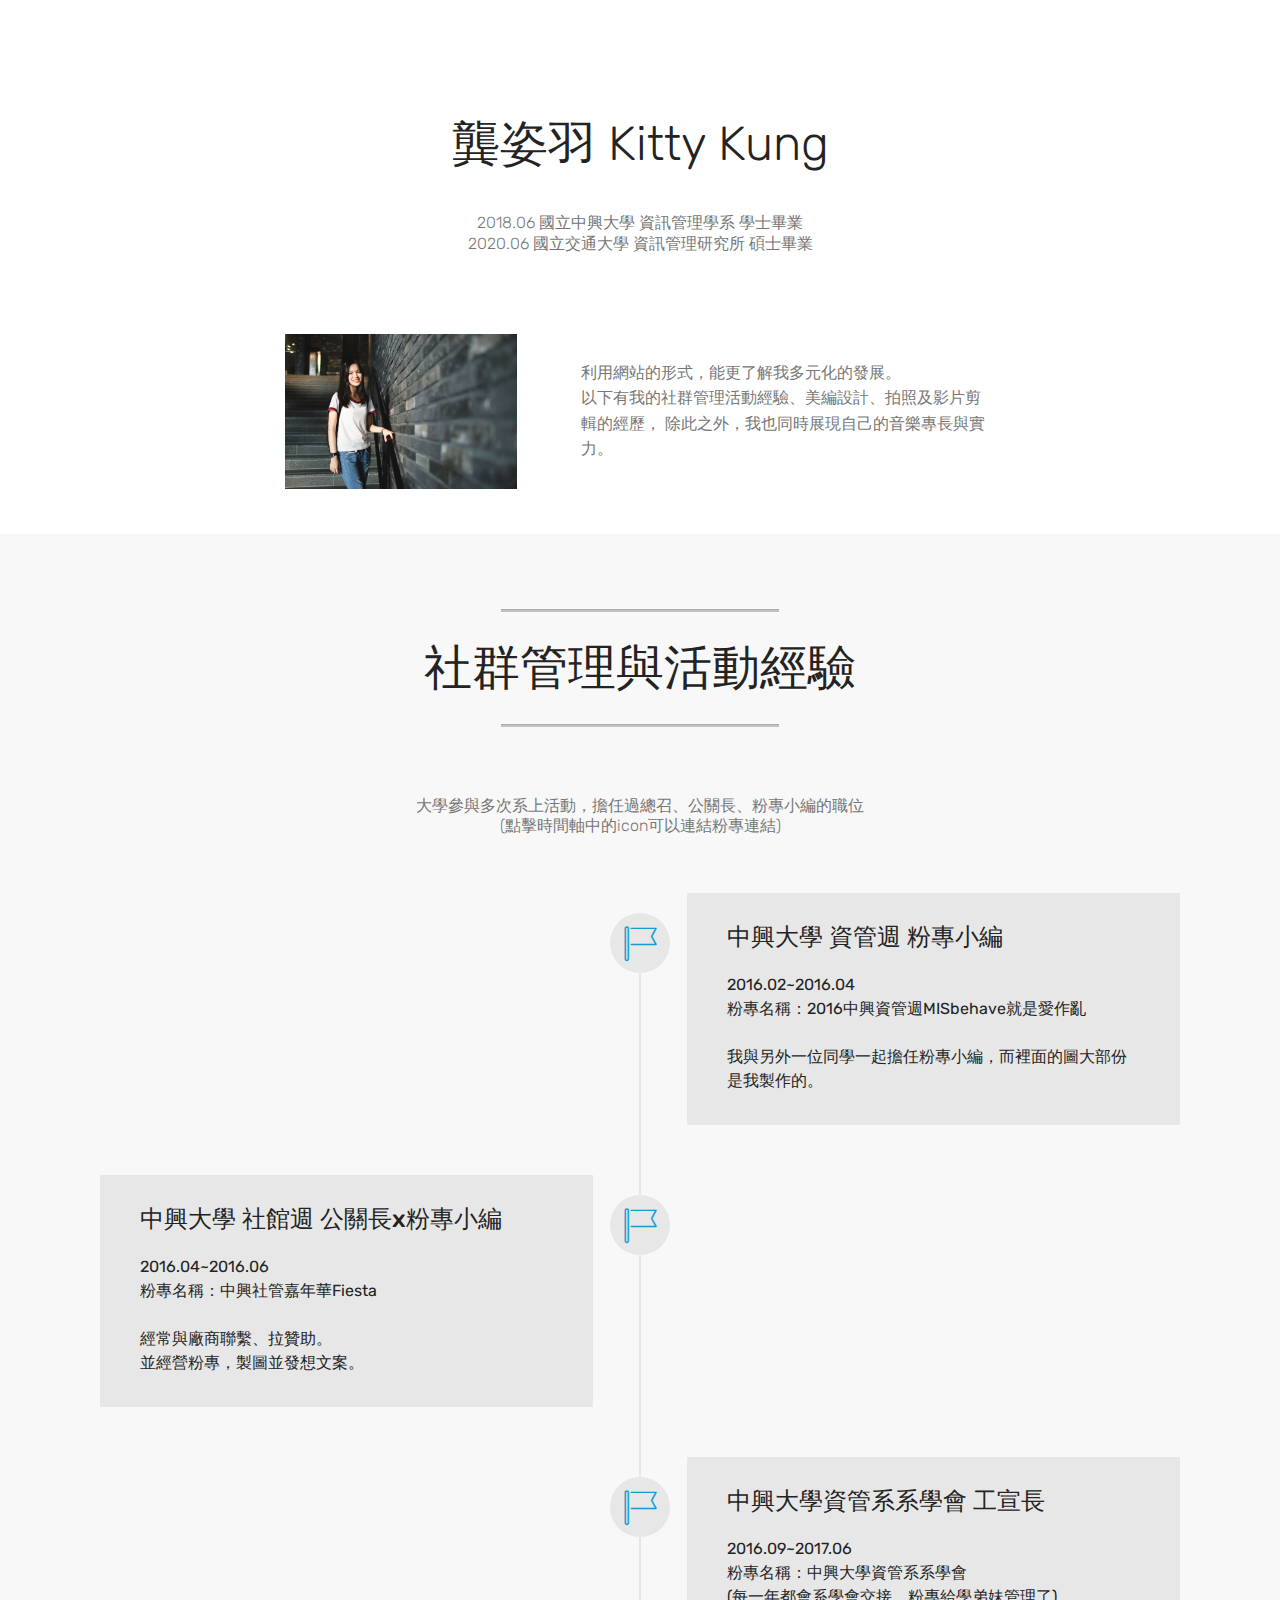
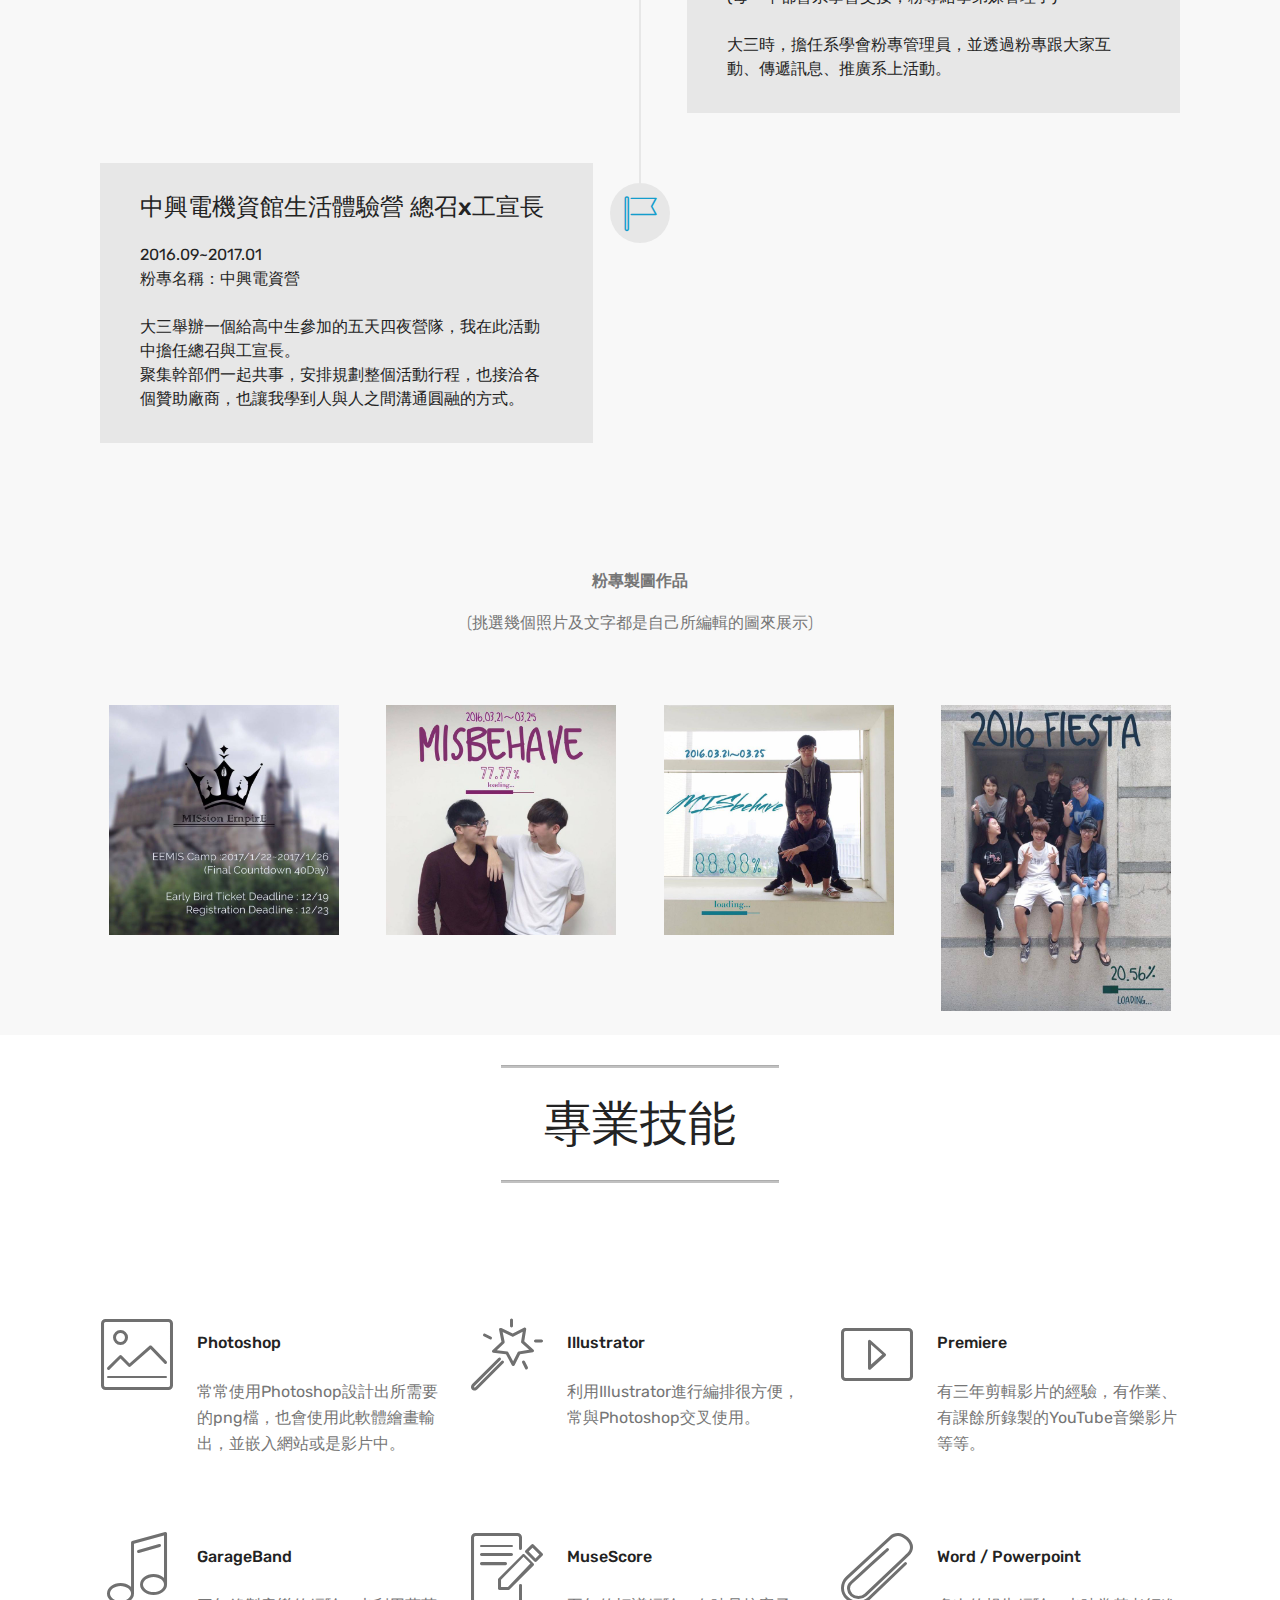
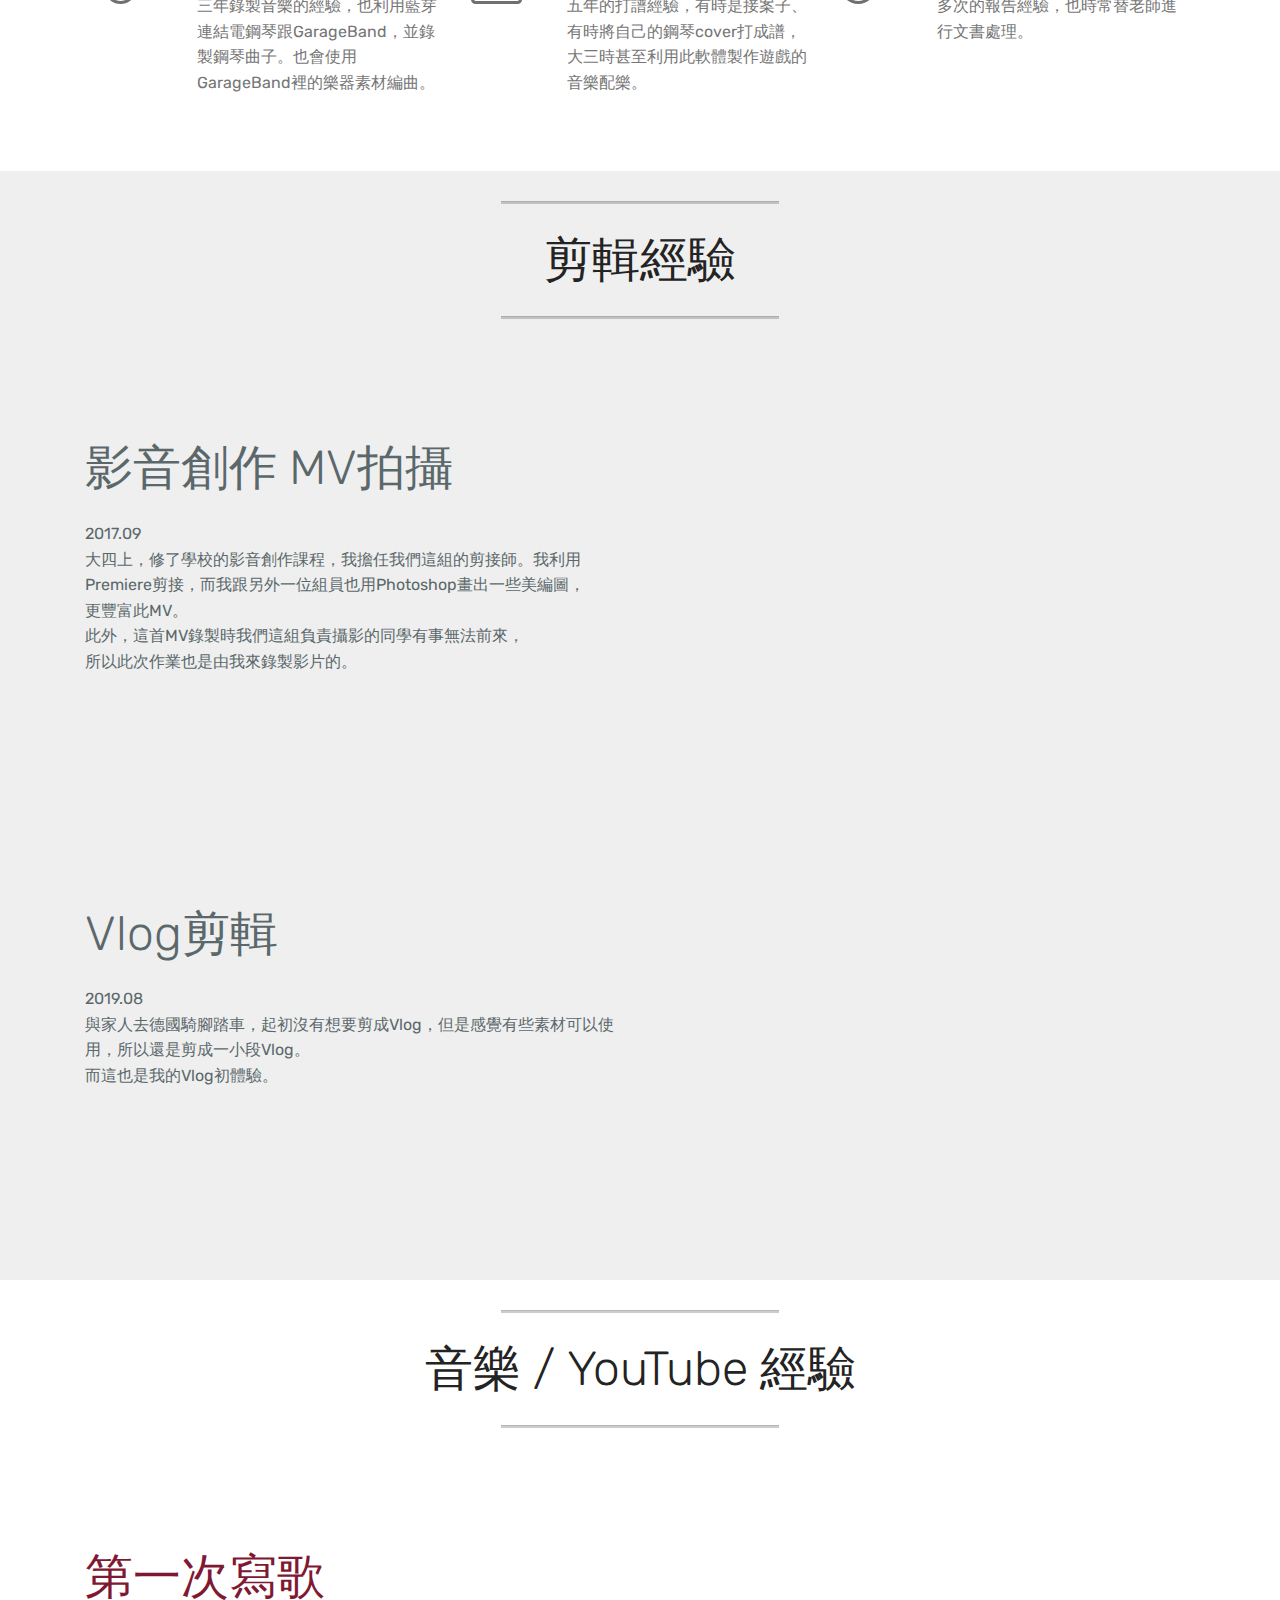
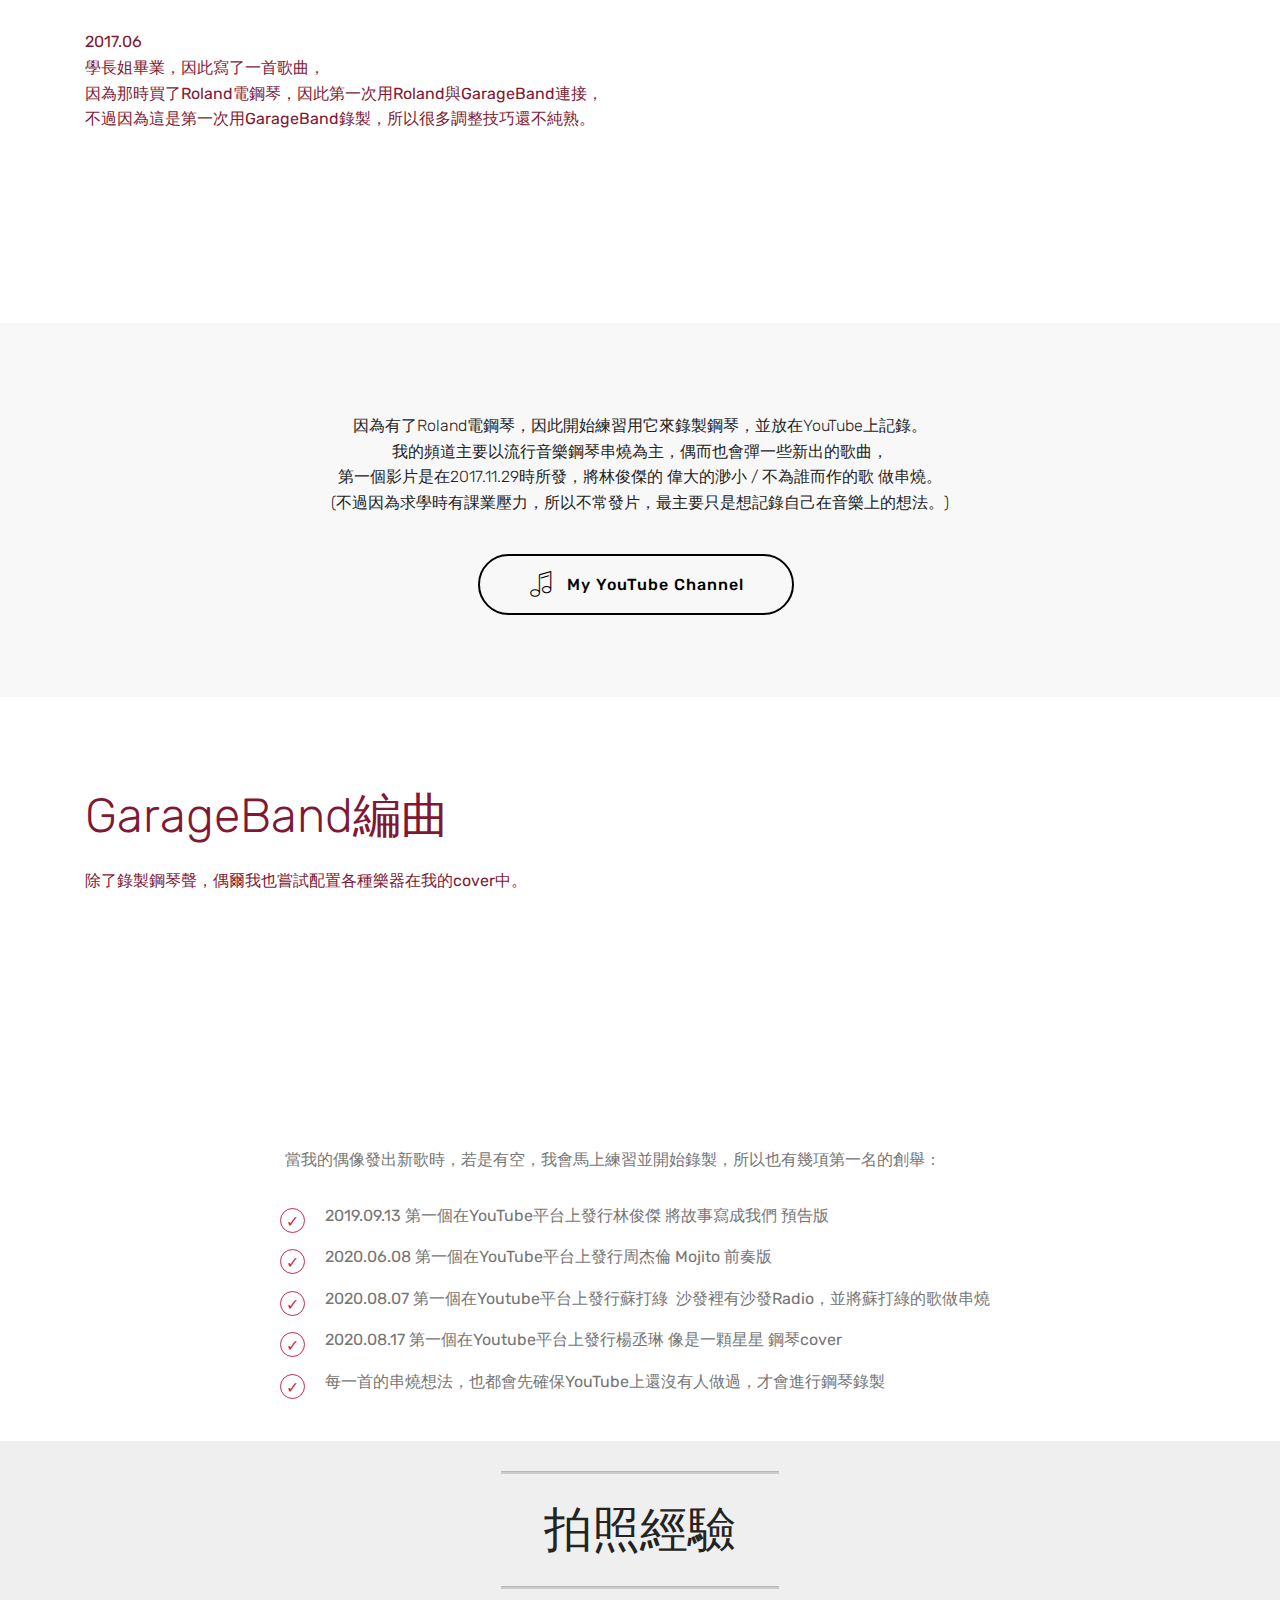
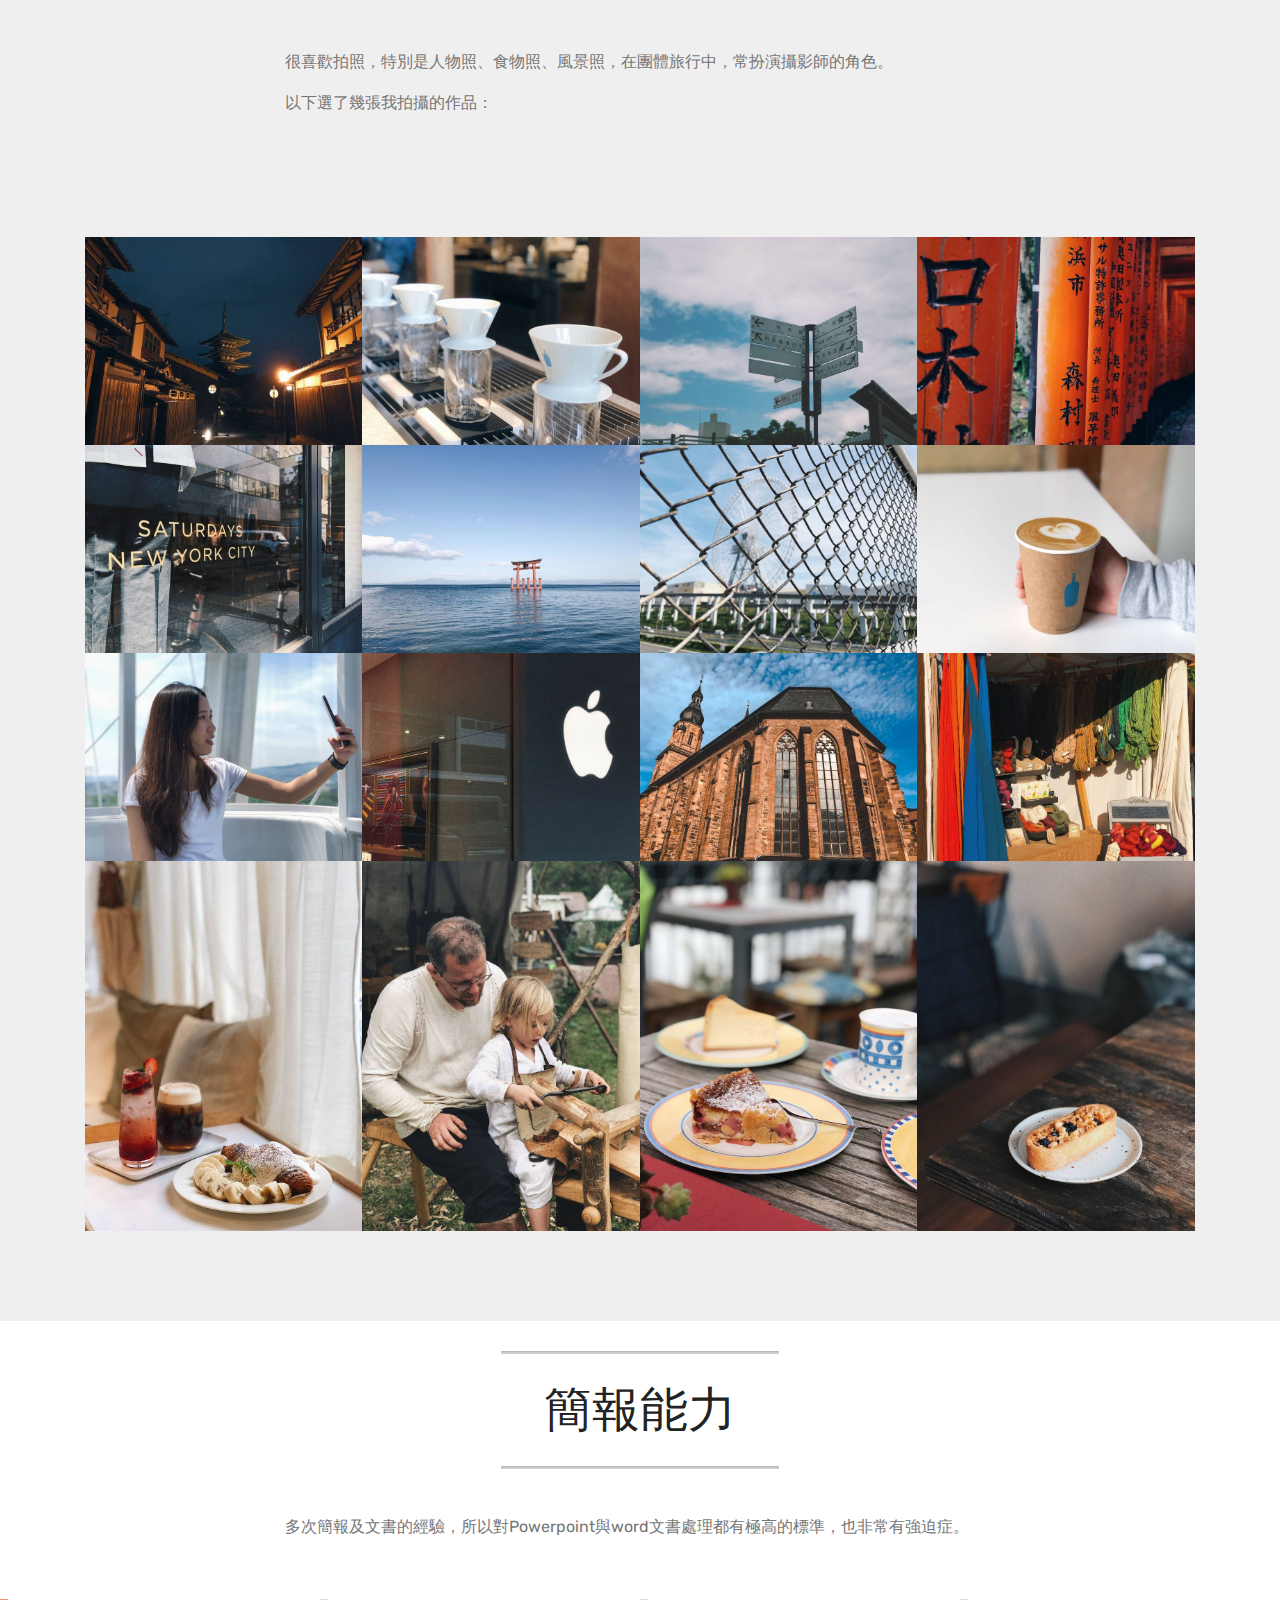
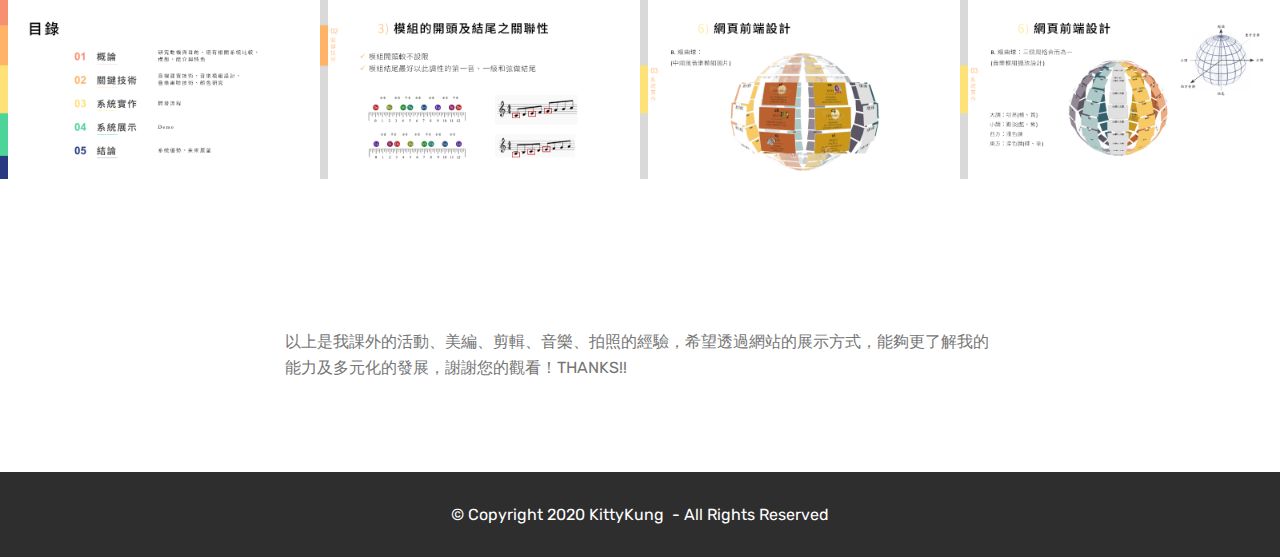
==== commit 9db14022: "create github pages" ====
--- a/home.html
+++ b/home.html
@@ -22,7 +22,7 @@
   
 </head>
 <body>
-<section class="mbr-section content4 cid-s5xjWLoMxg" id="content4-29" data-rv-view="1090">
+<section class="mbr-section content4 cid-s5xjWLoMxg" id="content4-29" data-rv-view="1382">
 
     
 
@@ -37,7 +37,7 @@
     </div>
 </section>
 
-<section class="engine"><a href="https://mobirise.co/e">website creation software</a></section><section class="mbr-section content6 cid-s5Vh7EJFkG" id="content6-31" data-rv-view="1092">
+<section class="engine"><a href="https://mobirise.co/c">free website maker</a></section><section class="mbr-section content6 cid-s5Vh7EJFkG" id="content6-31" data-rv-view="1384">
     
      
     
@@ -62,7 +62,7 @@
     </div>
 </section>
 
-<section class="mbr-section article content9 cid-s5z6BdBSPs" id="content9-2d" data-rv-view="1094">
+<section class="mbr-section article content9 cid-s5z6BdBSPs" id="content9-2d" data-rv-view="1386">
     
      
 
@@ -75,7 +75,7 @@
         </div>
 </section>
 
-<section class="timeline2 cid-s5xXrjxGSr" id="timeline2-2e" data-rv-view="1096">
+<section class="timeline2 cid-s5xXrjxGSr" id="timeline2-2e" data-rv-view="1388">
 
     
 
@@ -159,7 +159,7 @@
     </div>
 </section>
 
-<section class="mbr-section article content1 cid-s5y7mdk2LE" id="content1-2f" data-rv-view="1099">
+<section class="mbr-section article content1 cid-s5y7mdk2LE" id="content1-2f" data-rv-view="1391">
     
      
 
@@ -170,7 +170,7 @@
     </div>
 </section>
 
-<section class="mbr-gallery mbr-slider-carousel cid-s5y3CgOdGM" id="gallery3-2g" data-rv-view="1100">
+<section class="mbr-gallery mbr-slider-carousel cid-s5y3CgOdGM" id="gallery3-2g" data-rv-view="1392">
 
     
 
@@ -180,7 +180,7 @@
 
 </section>
 
-<section class="mbr-section article content9 cid-s5z75tGmAY" id="content9-2h" data-rv-view="1119">
+<section class="mbr-section article content9 cid-s5z75tGmAY" id="content9-2h" data-rv-view="1411">
     
      
 
@@ -194,7 +194,7 @@
         </div>
 </section>
 
-<section class="features7 cid-s5z82IkLG8" id="features7-2i" data-rv-view="1121">
+<section class="features7 cid-s5z82IkLG8" id="features7-2i" data-rv-view="1413">
     
     
 
@@ -242,7 +242,7 @@
     </div>
 </section>
 
-<section class="features7 cid-s5z8rDTSE6" id="features7-2j" data-rv-view="1124">
+<section class="features7 cid-s5z8rDTSE6" id="features7-2j" data-rv-view="1416">
     
     
 
@@ -290,7 +290,7 @@
     </div>
 </section>
 
-<section class="mbr-section article content9 cid-s5z76DFwrB" id="content9-2k" data-rv-view="1127">
+<section class="mbr-section article content9 cid-s5z76DFwrB" id="content9-2k" data-rv-view="1419">
     
      
 
@@ -303,7 +303,7 @@
         </div>
 </section>
 
-<section class="header7 cid-s5y8n3cJpu" id="header7-2l" data-rv-view="1129">
+<section class="header7 cid-s5y8n3cJpu" id="header7-2l" data-rv-view="1421">
 
     
 
@@ -327,7 +327,7 @@
     </div>
 </section>
 
-<section class="header7 cid-s5yf8N2TPh" id="header7-2m" data-rv-view="1132">
+<section class="header7 cid-s5yf8N2TPh" id="header7-2m" data-rv-view="1424">
 
     
 
@@ -350,7 +350,7 @@
     </div>
 </section>
 
-<section class="mbr-section article content9 cid-s5DZiiYHvo" id="content9-2n" data-rv-view="1135">
+<section class="mbr-section article content9 cid-s5DZiiYHvo" id="content9-2n" data-rv-view="1427">
     
      
 
@@ -364,7 +364,7 @@
         </div>
 </section>
 
-<section class="header7 cid-s5xmsho2UR" id="header7-2o" data-rv-view="1137">
+<section class="header7 cid-s5xmsho2UR" id="header7-2o" data-rv-view="1429">
 
     
 
@@ -388,7 +388,7 @@
     </div>
 </section>
 
-<section class="header1 cid-s5E2Ay78iP mbr-parallax-background" id="header1-2p" data-rv-view="1140">
+<section class="header1 cid-s5E2Ay78iP mbr-parallax-background" id="header1-2p" data-rv-view="1432">
 
     
 
@@ -408,7 +408,7 @@
 
 </section>
 
-<section class="header7 cid-s5E1KdrBBn" id="header7-2q" data-rv-view="1143">
+<section class="header7 cid-s5E1KdrBBn" id="header7-2q" data-rv-view="1435">
 
     
 
@@ -432,7 +432,7 @@
     </div>
 </section>
 
-<section class="mbr-section article content1 cid-s5E989jEX7" id="content1-2r" data-rv-view="1146">
+<section class="mbr-section article content1 cid-s5E989jEX7" id="content1-2r" data-rv-view="1438">
     
      
 
@@ -443,14 +443,14 @@
     </div>
 </section>
 
-<section class="mbr-section article content12 cid-s5E7KJeiFj" id="content12-2s" data-rv-view="1147">
+<section class="mbr-section article content12 cid-s5E7KJeiFj" id="content12-2s" data-rv-view="1439">
      
 
     <div class="container">
         <div class="media-container-row">
             <div class="mbr-text counter-container col-12 col-md-8 mbr-fonts-style display-7">
                 <ul>
-                    <li>2019.09.13 第一個在YouTube平台上發行林俊傑 將故事寫成我們 預告版</li><li>2020.06.08 第一個在YouTube平台上發行周杰倫 Mojito 前奏版</li><li>2020.08.07 第一個在Youtube平台上發行蘇打綠 &nbsp;沙發裡有沙發Radio，並將蘇打綠的歌做串燒</li>
+                    <li>2019.09.13 第一個在YouTube平台上發行林俊傑 將故事寫成我們 預告版</li><li>2020.06.08 第一個在YouTube平台上發行周杰倫 Mojito 前奏版</li><li>2020.08.07 第一個在Youtube平台上發行蘇打綠 &nbsp;沙發裡有沙發Radio，並將蘇打綠的歌做串燒</li><li>2020.08.17 第一個在Youtube平台上發行楊丞琳 像是一顆星星 鋼琴cover</li>
                     <li>每一首的串燒想法，也都會先確保YouTube上還沒有人做過，才會進行鋼琴錄製</li>
                 </ul>
             </div>
@@ -458,7 +458,7 @@
     </div>
 </section>
 
-<section class="mbr-section article content9 cid-s5E9OhfHET" id="content9-2t" data-rv-view="1148">
+<section class="mbr-section article content9 cid-s5E9OhfHET" id="content9-2t" data-rv-view="1440">
     
      
 
@@ -472,7 +472,7 @@
         </div>
 </section>
 
-<section class="mbr-section article content1 cid-s5Ea81cBMP" id="content1-2u" data-rv-view="1150">
+<section class="mbr-section article content1 cid-s5Ea81cBMP" id="content1-2u" data-rv-view="1442">
     
      
 
@@ -483,7 +483,7 @@
     </div>
 </section>
 
-<section class="mbr-gallery mbr-slider-carousel cid-s5Ea3NyNKW" id="gallery1-2v" data-rv-view="1151">
+<section class="mbr-gallery mbr-slider-carousel cid-s5Ea3NyNKW" id="gallery1-2v" data-rv-view="1443">
 
     
 
@@ -493,7 +493,7 @@
 
 </section>
 
-<section class="mbr-section article content9 cid-s7EesohQ6Z" id="content9-32" data-rv-view="1218">
+<section class="mbr-section article content9 cid-s7EesohQ6Z" id="content9-32" data-rv-view="1510">
     
      
 
@@ -507,7 +507,7 @@
         </div>
 </section>
 
-<section class="mbr-section article content1 cid-s7EfXZzLbg" id="content1-34" data-rv-view="1220">
+<section class="mbr-section article content1 cid-s7EfXZzLbg" id="content1-34" data-rv-view="1512">
     
      
 
@@ -518,7 +518,7 @@
     </div>
 </section>
 
-<section class="mbr-gallery mbr-slider-carousel cid-s7EeLPNwPi" id="gallery3-33" data-rv-view="1221">
+<section class="mbr-gallery mbr-slider-carousel cid-s7EeLPNwPi" id="gallery3-33" data-rv-view="1513">
 
     
 
@@ -528,7 +528,7 @@
 
 </section>
 
-<section class="mbr-section article content1 cid-s5V8l9H8Cn" id="content1-30" data-rv-view="1240">
+<section class="mbr-section article content1 cid-s5V8l9H8Cn" id="content1-30" data-rv-view="1532">
     
      
 
@@ -539,7 +539,7 @@
     </div>
 </section>
 
-<section once="" class="cid-s5Iw17tIr1" id="footer6-2y" data-rv-view="1241">
+<section once="" class="cid-s5Iw17tIr1" id="footer6-2y" data-rv-view="1533">
 
     
 
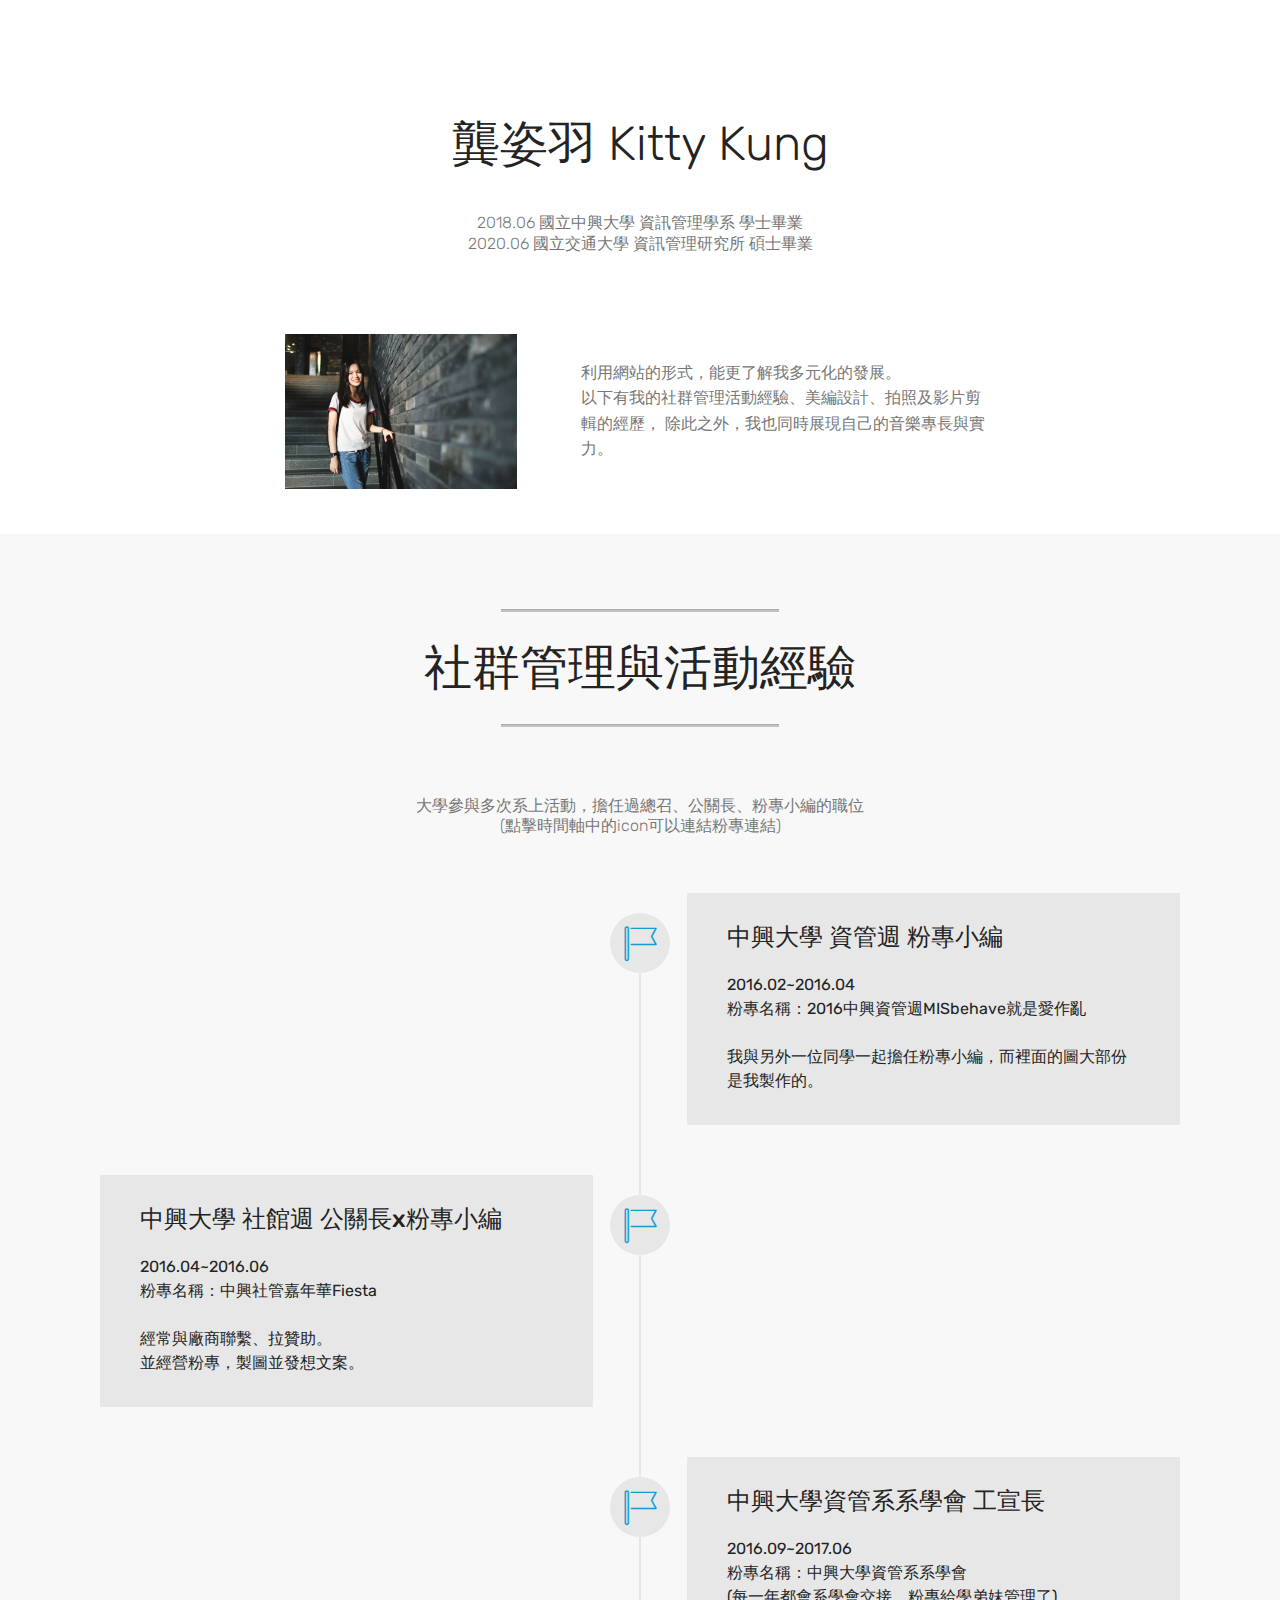
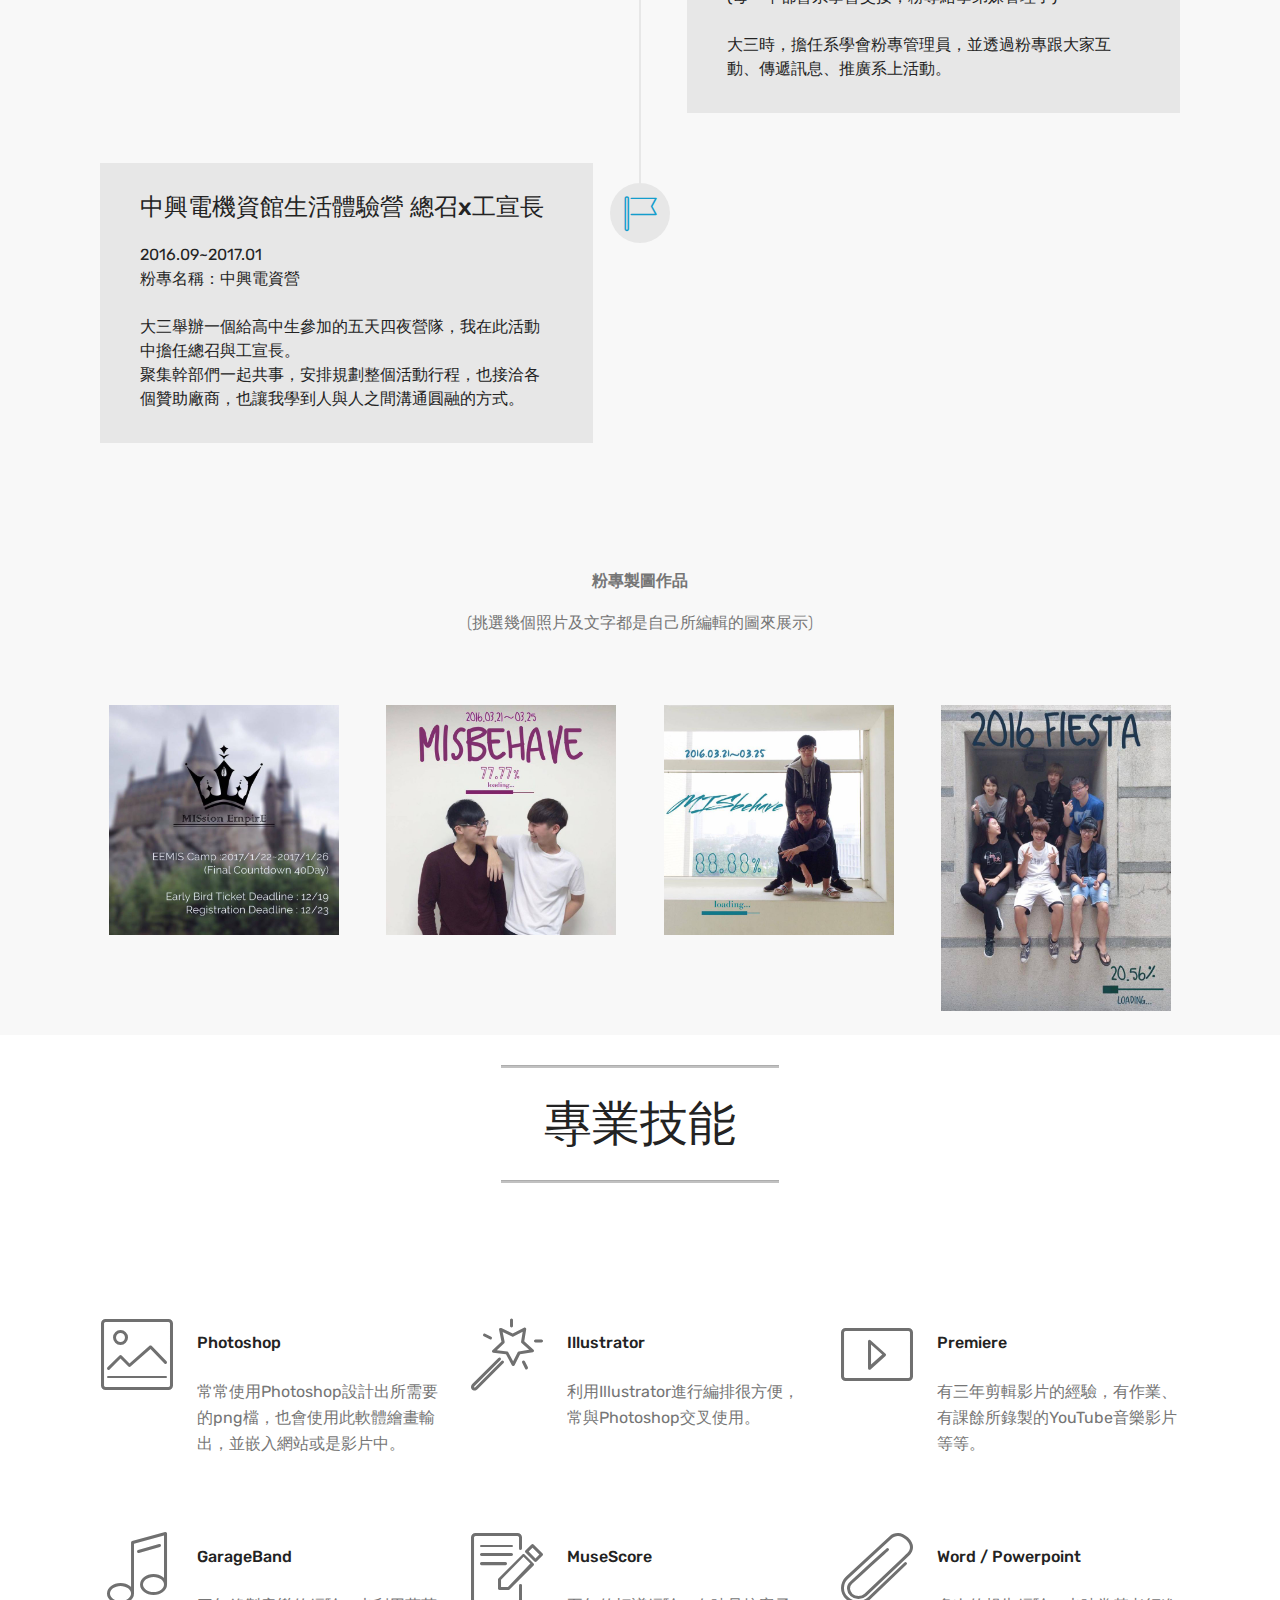
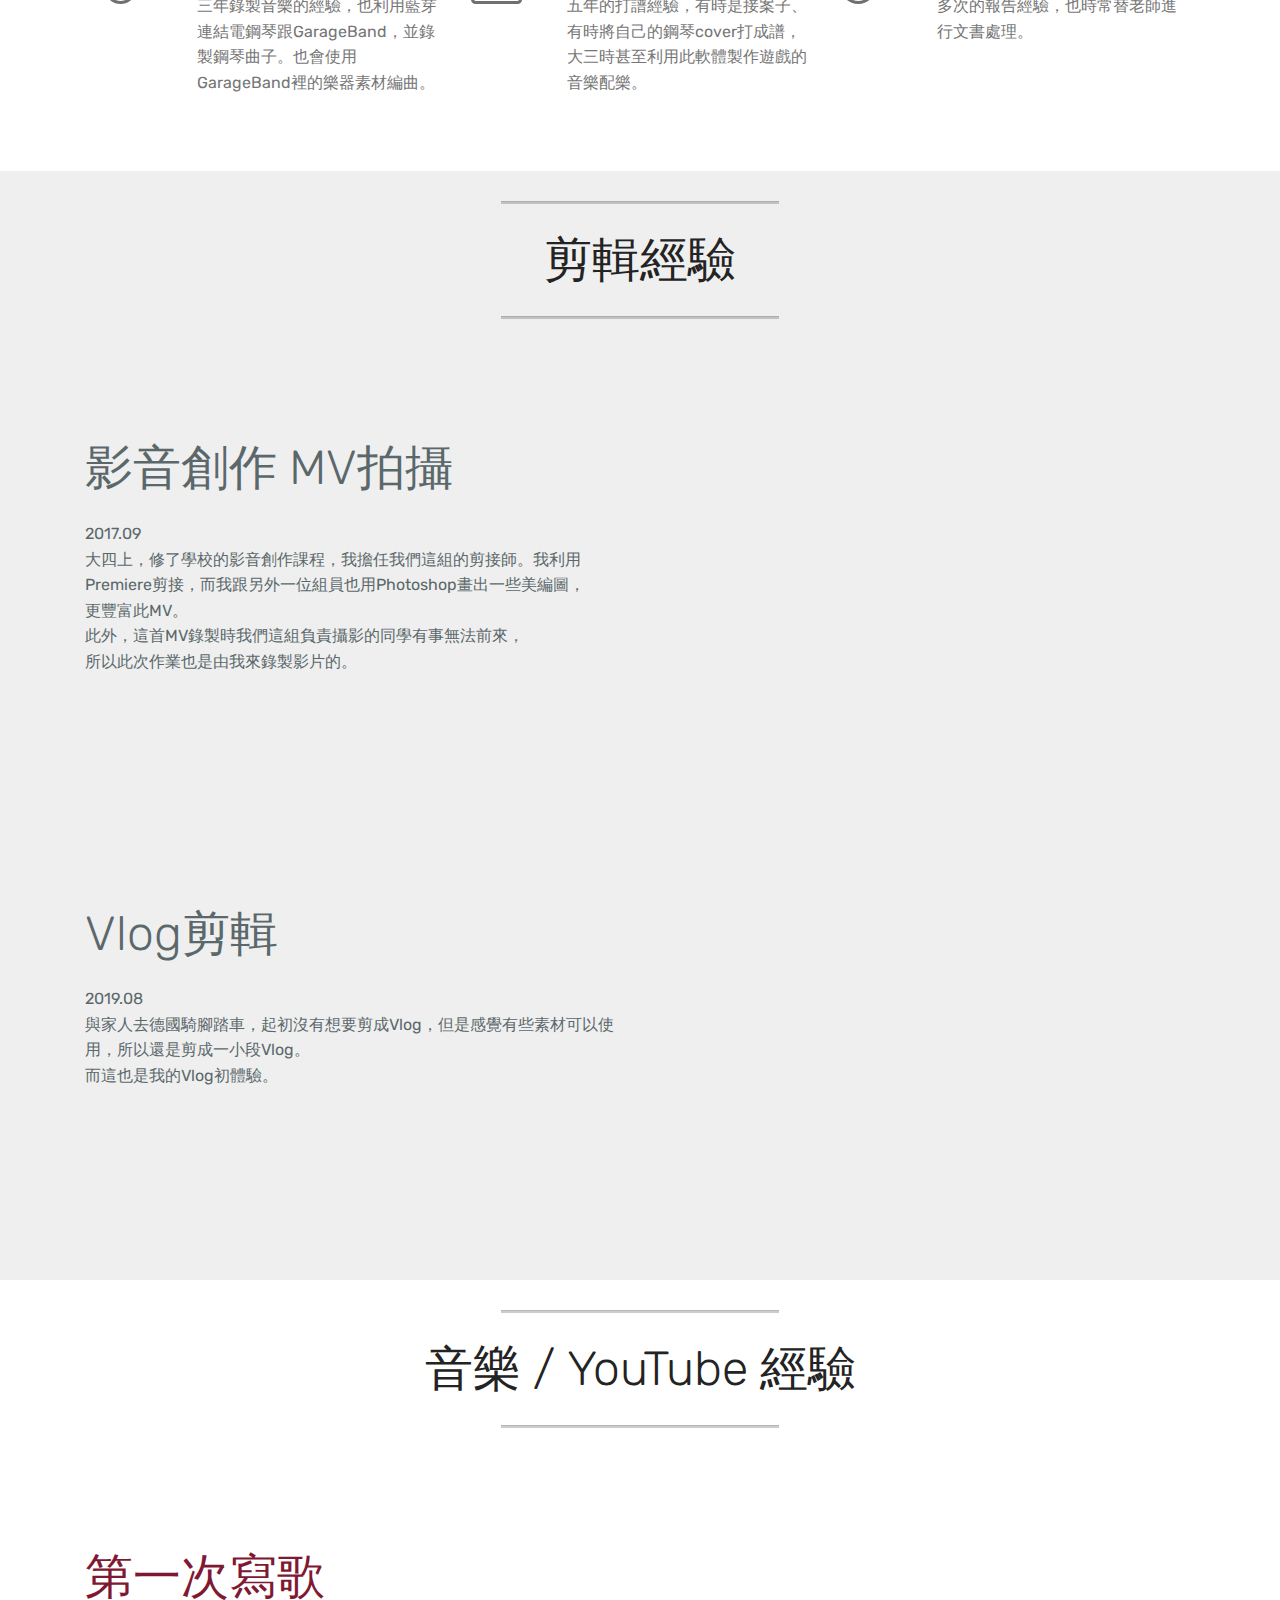
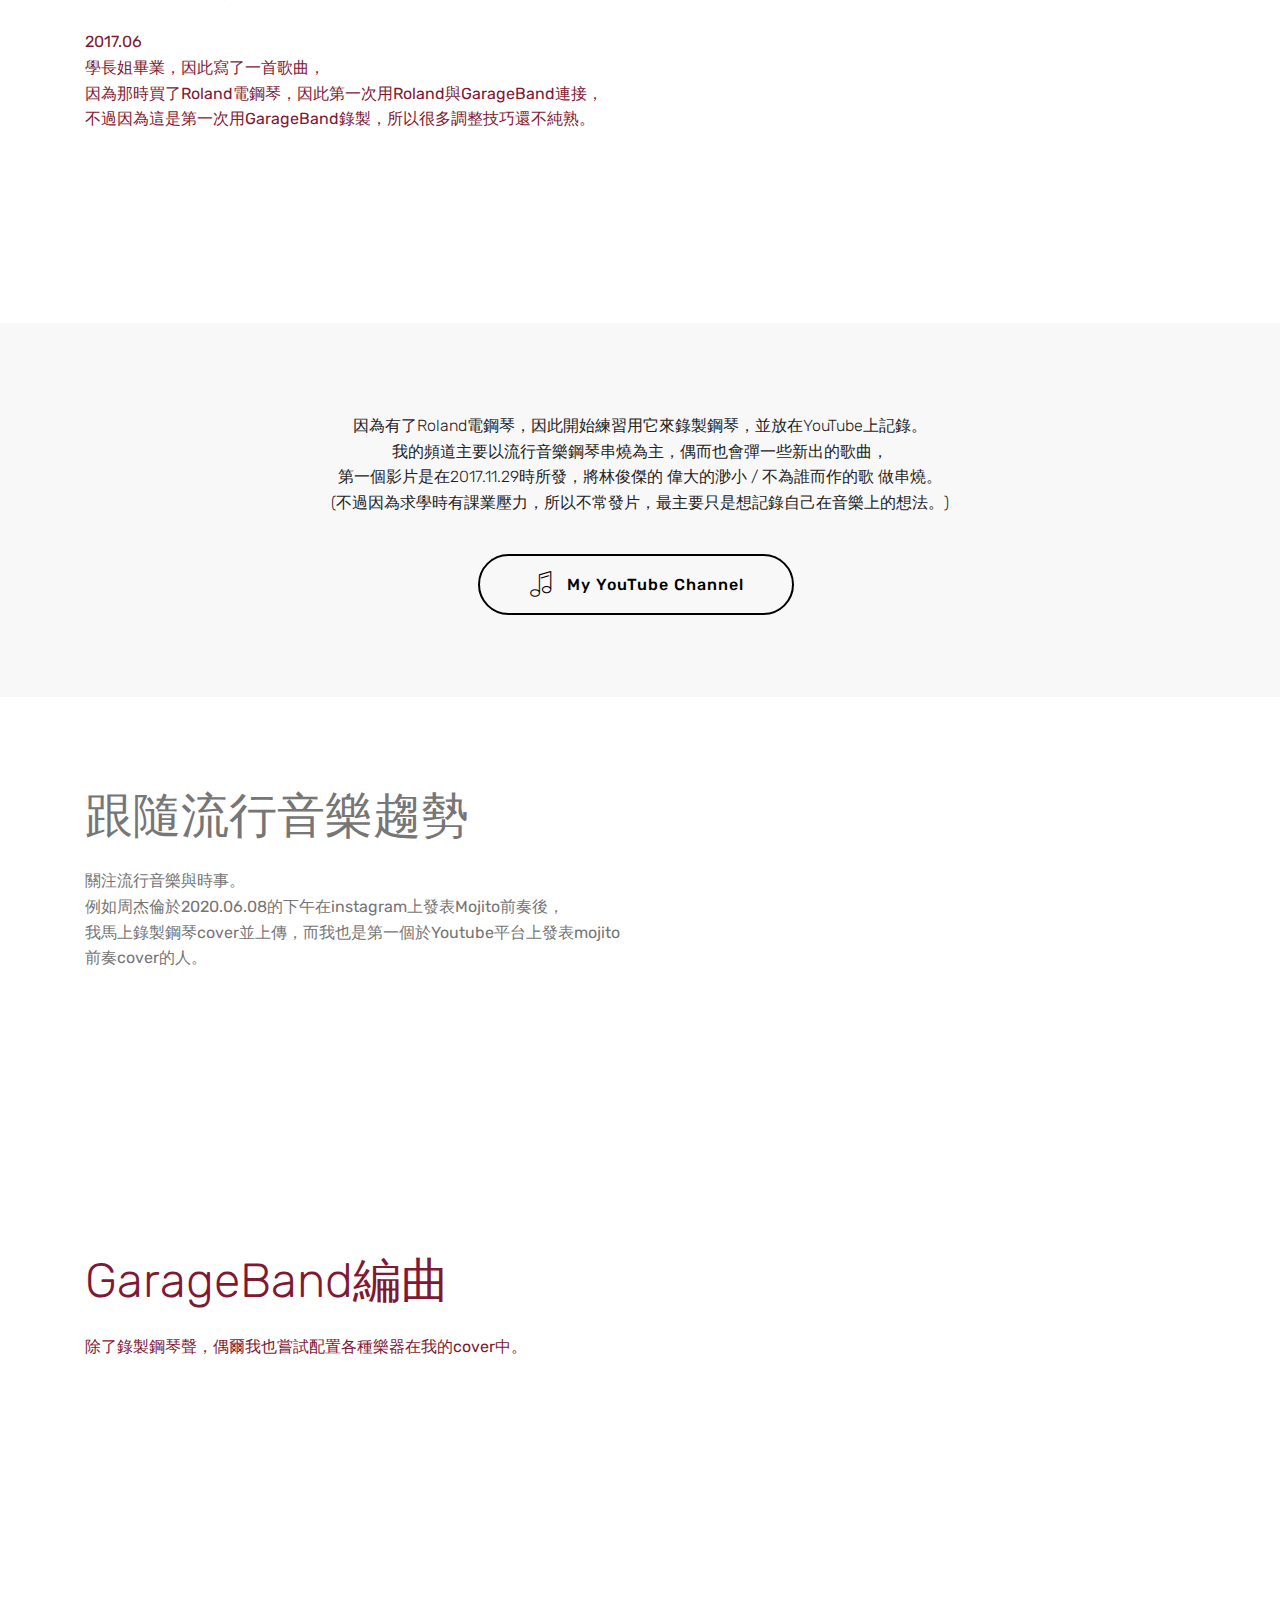
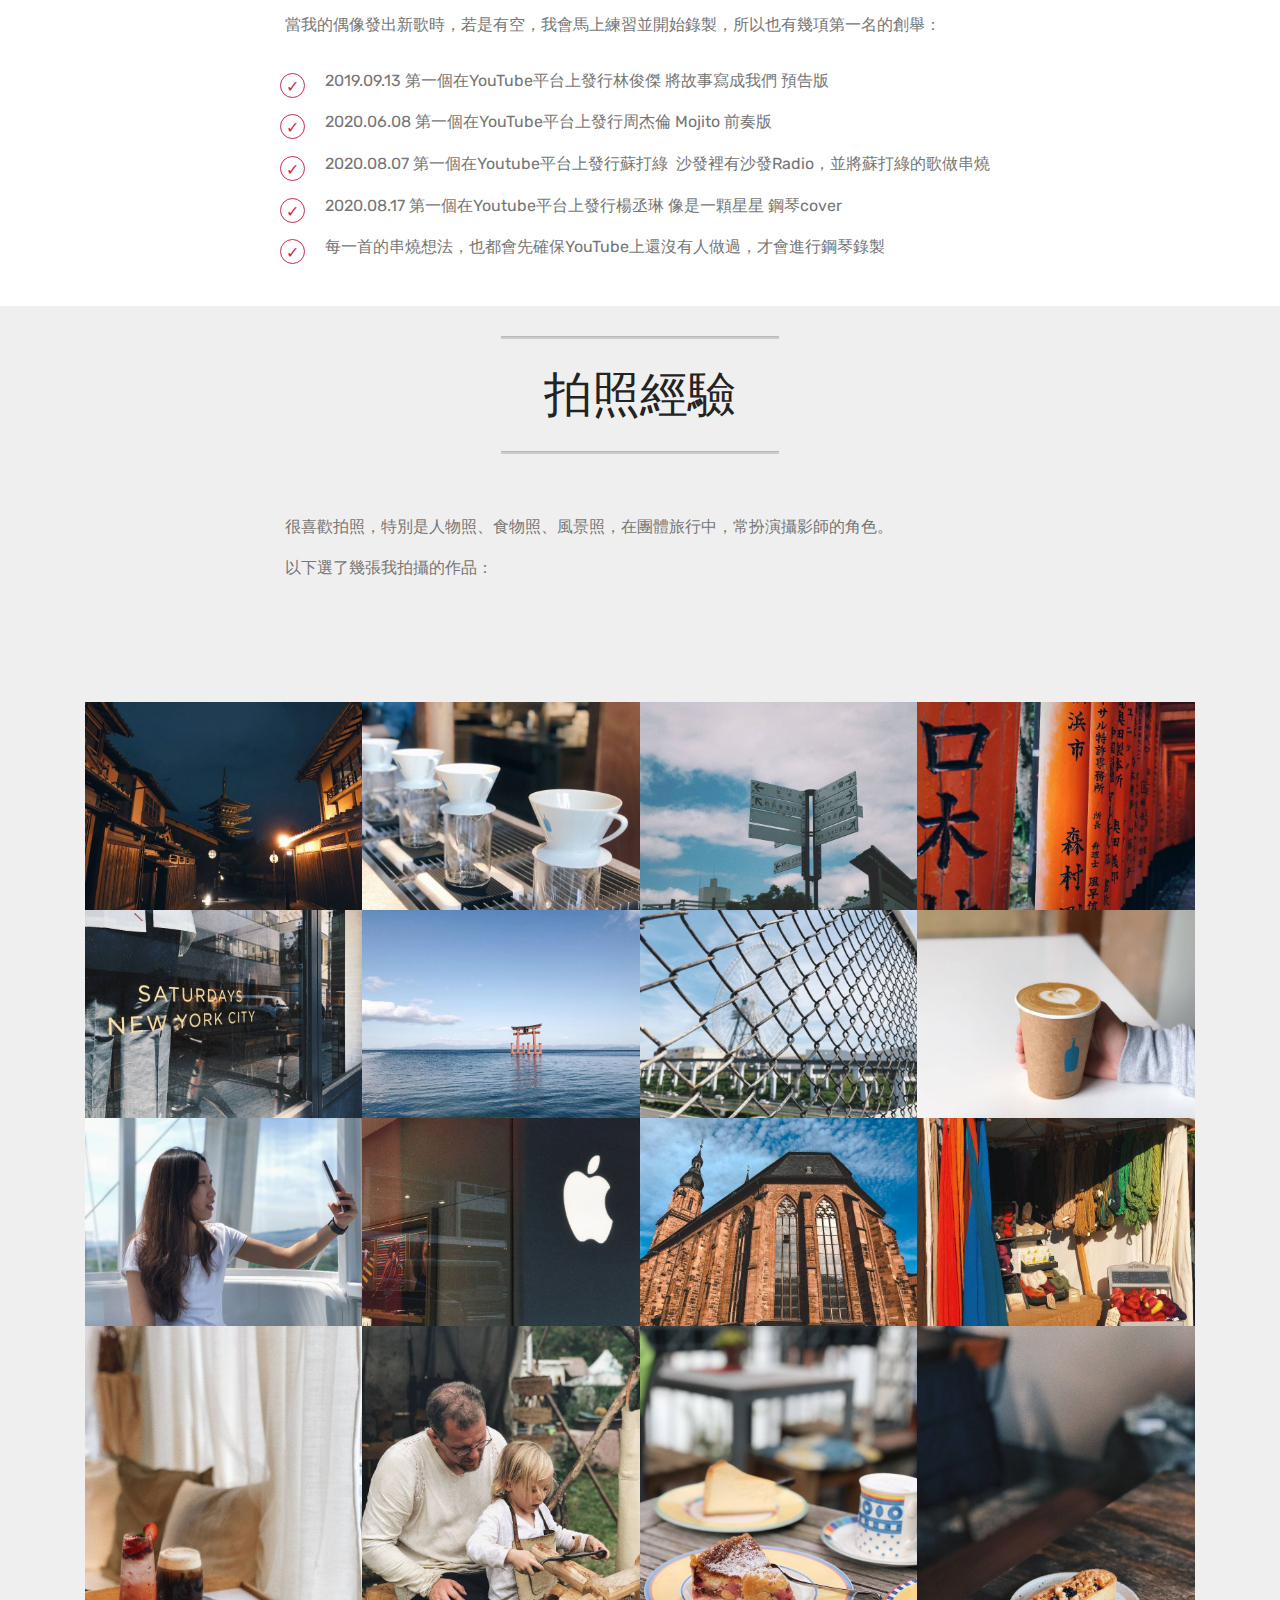
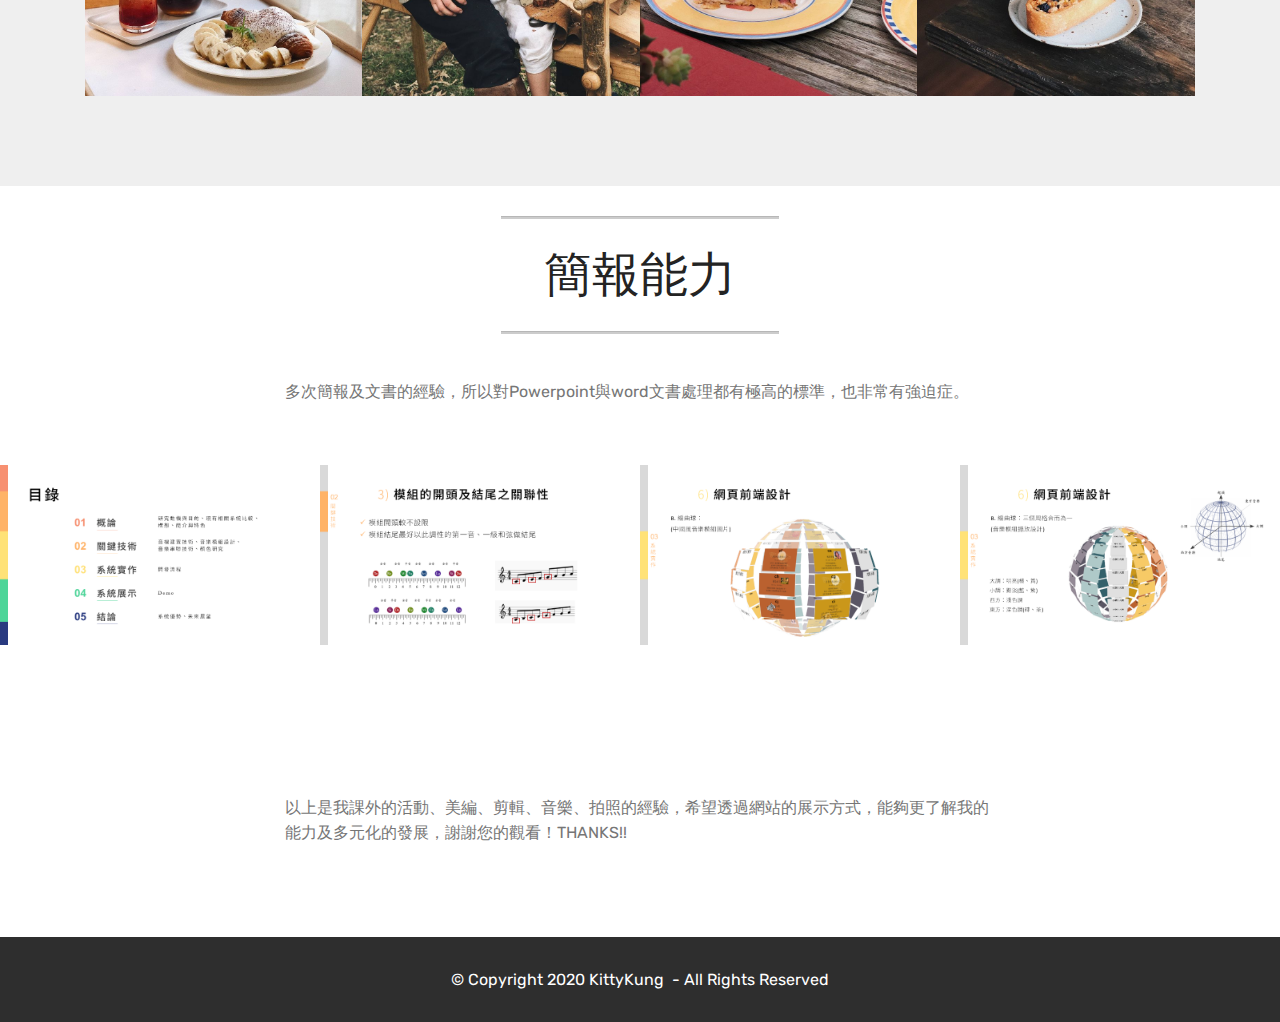
==== commit 7278c9b2: "create github pages" ====
--- a/home.html
+++ b/home.html
@@ -22,7 +22,7 @@
   
 </head>
 <body>
-<section class="mbr-section content4 cid-s5xjWLoMxg" id="content4-29" data-rv-view="1382">
+<section class="mbr-section content4 cid-s5xjWLoMxg" id="content4-29" data-rv-view="1978">
 
     
 
@@ -37,7 +37,7 @@
     </div>
 </section>
 
-<section class="engine"><a href="https://mobirise.co/c">free website maker</a></section><section class="mbr-section content6 cid-s5Vh7EJFkG" id="content6-31" data-rv-view="1384">
+<section class="engine"><a href="https://mobirise.co/q">bootstrap slider</a></section><section class="mbr-section content6 cid-s5Vh7EJFkG" id="content6-31" data-rv-view="1980">
     
      
     
@@ -62,7 +62,7 @@
     </div>
 </section>
 
-<section class="mbr-section article content9 cid-s5z6BdBSPs" id="content9-2d" data-rv-view="1386">
+<section class="mbr-section article content9 cid-s5z6BdBSPs" id="content9-2d" data-rv-view="1982">
     
      
 
@@ -75,7 +75,7 @@
         </div>
 </section>
 
-<section class="timeline2 cid-s5xXrjxGSr" id="timeline2-2e" data-rv-view="1388">
+<section class="timeline2 cid-s5xXrjxGSr" id="timeline2-2e" data-rv-view="1984">
 
     
 
@@ -159,7 +159,7 @@
     </div>
 </section>
 
-<section class="mbr-section article content1 cid-s5y7mdk2LE" id="content1-2f" data-rv-view="1391">
+<section class="mbr-section article content1 cid-s5y7mdk2LE" id="content1-2f" data-rv-view="1987">
     
      
 
@@ -170,7 +170,7 @@
     </div>
 </section>
 
-<section class="mbr-gallery mbr-slider-carousel cid-s5y3CgOdGM" id="gallery3-2g" data-rv-view="1392">
+<section class="mbr-gallery mbr-slider-carousel cid-s5y3CgOdGM" id="gallery3-2g" data-rv-view="1988">
 
     
 
@@ -180,7 +180,7 @@
 
 </section>
 
-<section class="mbr-section article content9 cid-s5z75tGmAY" id="content9-2h" data-rv-view="1411">
+<section class="mbr-section article content9 cid-s5z75tGmAY" id="content9-2h" data-rv-view="2007">
     
      
 
@@ -194,7 +194,7 @@
         </div>
 </section>
 
-<section class="features7 cid-s5z82IkLG8" id="features7-2i" data-rv-view="1413">
+<section class="features7 cid-s5z82IkLG8" id="features7-2i" data-rv-view="2009">
     
     
 
@@ -242,7 +242,7 @@
     </div>
 </section>
 
-<section class="features7 cid-s5z8rDTSE6" id="features7-2j" data-rv-view="1416">
+<section class="features7 cid-s5z8rDTSE6" id="features7-2j" data-rv-view="2012">
     
     
 
@@ -290,7 +290,7 @@
     </div>
 </section>
 
-<section class="mbr-section article content9 cid-s5z76DFwrB" id="content9-2k" data-rv-view="1419">
+<section class="mbr-section article content9 cid-s5z76DFwrB" id="content9-2k" data-rv-view="2015">
     
      
 
@@ -303,7 +303,7 @@
         </div>
 </section>
 
-<section class="header7 cid-s5y8n3cJpu" id="header7-2l" data-rv-view="1421">
+<section class="header7 cid-s5y8n3cJpu" id="header7-2l" data-rv-view="2017">
 
     
 
@@ -327,7 +327,7 @@
     </div>
 </section>
 
-<section class="header7 cid-s5yf8N2TPh" id="header7-2m" data-rv-view="1424">
+<section class="header7 cid-s5yf8N2TPh" id="header7-2m" data-rv-view="2020">
 
     
 
@@ -350,7 +350,7 @@
     </div>
 </section>
 
-<section class="mbr-section article content9 cid-s5DZiiYHvo" id="content9-2n" data-rv-view="1427">
+<section class="mbr-section article content9 cid-s5DZiiYHvo" id="content9-2n" data-rv-view="2023">
     
      
 
@@ -364,7 +364,7 @@
         </div>
 </section>
 
-<section class="header7 cid-s5xmsho2UR" id="header7-2o" data-rv-view="1429">
+<section class="header7 cid-s5xmsho2UR" id="header7-2o" data-rv-view="2025">
 
     
 
@@ -388,7 +388,7 @@
     </div>
 </section>
 
-<section class="header1 cid-s5E2Ay78iP mbr-parallax-background" id="header1-2p" data-rv-view="1432">
+<section class="header1 cid-s5E2Ay78iP mbr-parallax-background" id="header1-2p" data-rv-view="2028">
 
     
 
@@ -408,7 +408,31 @@
 
 </section>
 
-<section class="header7 cid-s5E1KdrBBn" id="header7-2q" data-rv-view="1435">
+<section class="header7 cid-s85KcAt7HT" id="header7-37" data-rv-view="2031">
+
+    
+
+    
+
+    <div class="container">
+        <div class="media-container-row">
+
+            <div class="media-content align-right">
+                <h1 class="mbr-section-title mbr-white pb-3 mbr-fonts-style display-2">
+                    跟隨流行音樂趨勢</h1>
+                <div class="mbr-section-text mbr-white pb-3">
+                    <p class="mbr-text mbr-fonts-style display-7">關注流行音樂與時事。<br>例如周杰倫於2020.06.08的下午在instagram上發表Mojito前奏後，<br>我馬上錄製鋼琴cover並上傳，而我也是第一個於Youtube平台上發表mojito前奏cover的人。</p>
+                </div>
+                
+            </div>
+
+            <div class="mbr-figure" style="width: 100%;"><iframe class="mbr-embedded-video" src="https://www.youtube.com/embed/U9EyuqurZJk?rel=0&amp;amp;showinfo=0&amp;autoplay=0&amp;loop=0" width="1280" height="720" frameborder="0" allowfullscreen></iframe></div>
+
+        </div>
+    </div>
+</section>
+
+<section class="header7 cid-s5E1KdrBBn" id="header7-2q" data-rv-view="2034">
 
     
 
@@ -432,7 +456,7 @@
     </div>
 </section>
 
-<section class="mbr-section article content1 cid-s5E989jEX7" id="content1-2r" data-rv-view="1438">
+<section class="mbr-section article content1 cid-s5E989jEX7" id="content1-2r" data-rv-view="2037">
     
      
 
@@ -443,7 +467,7 @@
     </div>
 </section>
 
-<section class="mbr-section article content12 cid-s5E7KJeiFj" id="content12-2s" data-rv-view="1439">
+<section class="mbr-section article content12 cid-s5E7KJeiFj" id="content12-2s" data-rv-view="2038">
      
 
     <div class="container">
@@ -458,7 +482,7 @@
     </div>
 </section>
 
-<section class="mbr-section article content9 cid-s5E9OhfHET" id="content9-2t" data-rv-view="1440">
+<section class="mbr-section article content9 cid-s5E9OhfHET" id="content9-2t" data-rv-view="2039">
     
      
 
@@ -472,7 +496,7 @@
         </div>
 </section>
 
-<section class="mbr-section article content1 cid-s5Ea81cBMP" id="content1-2u" data-rv-view="1442">
+<section class="mbr-section article content1 cid-s5Ea81cBMP" id="content1-2u" data-rv-view="2041">
     
      
 
@@ -483,7 +507,7 @@
     </div>
 </section>
 
-<section class="mbr-gallery mbr-slider-carousel cid-s5Ea3NyNKW" id="gallery1-2v" data-rv-view="1443">
+<section class="mbr-gallery mbr-slider-carousel cid-s5Ea3NyNKW" id="gallery1-2v" data-rv-view="2042">
 
     
 
@@ -493,7 +517,7 @@
 
 </section>
 
-<section class="mbr-section article content9 cid-s7EesohQ6Z" id="content9-32" data-rv-view="1510">
+<section class="mbr-section article content9 cid-s7EesohQ6Z" id="content9-32" data-rv-view="2109">
     
      
 
@@ -507,7 +531,7 @@
         </div>
 </section>
 
-<section class="mbr-section article content1 cid-s7EfXZzLbg" id="content1-34" data-rv-view="1512">
+<section class="mbr-section article content1 cid-s7EfXZzLbg" id="content1-34" data-rv-view="2111">
     
      
 
@@ -518,7 +542,7 @@
     </div>
 </section>
 
-<section class="mbr-gallery mbr-slider-carousel cid-s7EeLPNwPi" id="gallery3-33" data-rv-view="1513">
+<section class="mbr-gallery mbr-slider-carousel cid-s7EeLPNwPi" id="gallery3-33" data-rv-view="2112">
 
     
 
@@ -528,7 +552,7 @@
 
 </section>
 
-<section class="mbr-section article content1 cid-s5V8l9H8Cn" id="content1-30" data-rv-view="1532">
+<section class="mbr-section article content1 cid-s5V8l9H8Cn" id="content1-30" data-rv-view="2131">
     
      
 
@@ -539,7 +563,7 @@
     </div>
 </section>
 
-<section once="" class="cid-s5Iw17tIr1" id="footer6-2y" data-rv-view="1533">
+<section once="" class="cid-s5Iw17tIr1" id="footer6-2y" data-rv-view="2132">
 
     
 
--- a/assets/mobirise/css/mbr-additional.css
+++ b/assets/mobirise/css/mbr-additional.css
@@ -1879,6 +1879,30 @@
 .cid-s5E2Ay78iP P {
   color: #232323;
 }
+.cid-s85KcAt7HT {
+  padding-top: 90px;
+  padding-bottom: 90px;
+  background: linear-gradient(45deg, #ffffff, #ffffff);
+}
+@media (min-width: 992px) {
+  .cid-s85KcAt7HT .mbr-figure {
+    padding-left: 4rem;
+  }
+}
+@media (max-width: 991px) {
+  .cid-s85KcAt7HT .mbr-figure {
+    padding-top: 3rem;
+  }
+}
+.cid-s85KcAt7HT .mbr-section-title {
+  text-align: left;
+  color: #767676;
+}
+.cid-s85KcAt7HT .mbr-text,
+.cid-s85KcAt7HT .mbr-section-btn {
+  color: #767676;
+  text-align: left;
+}
 .cid-s5E1KdrBBn {
   padding-top: 90px;
   padding-bottom: 45px;
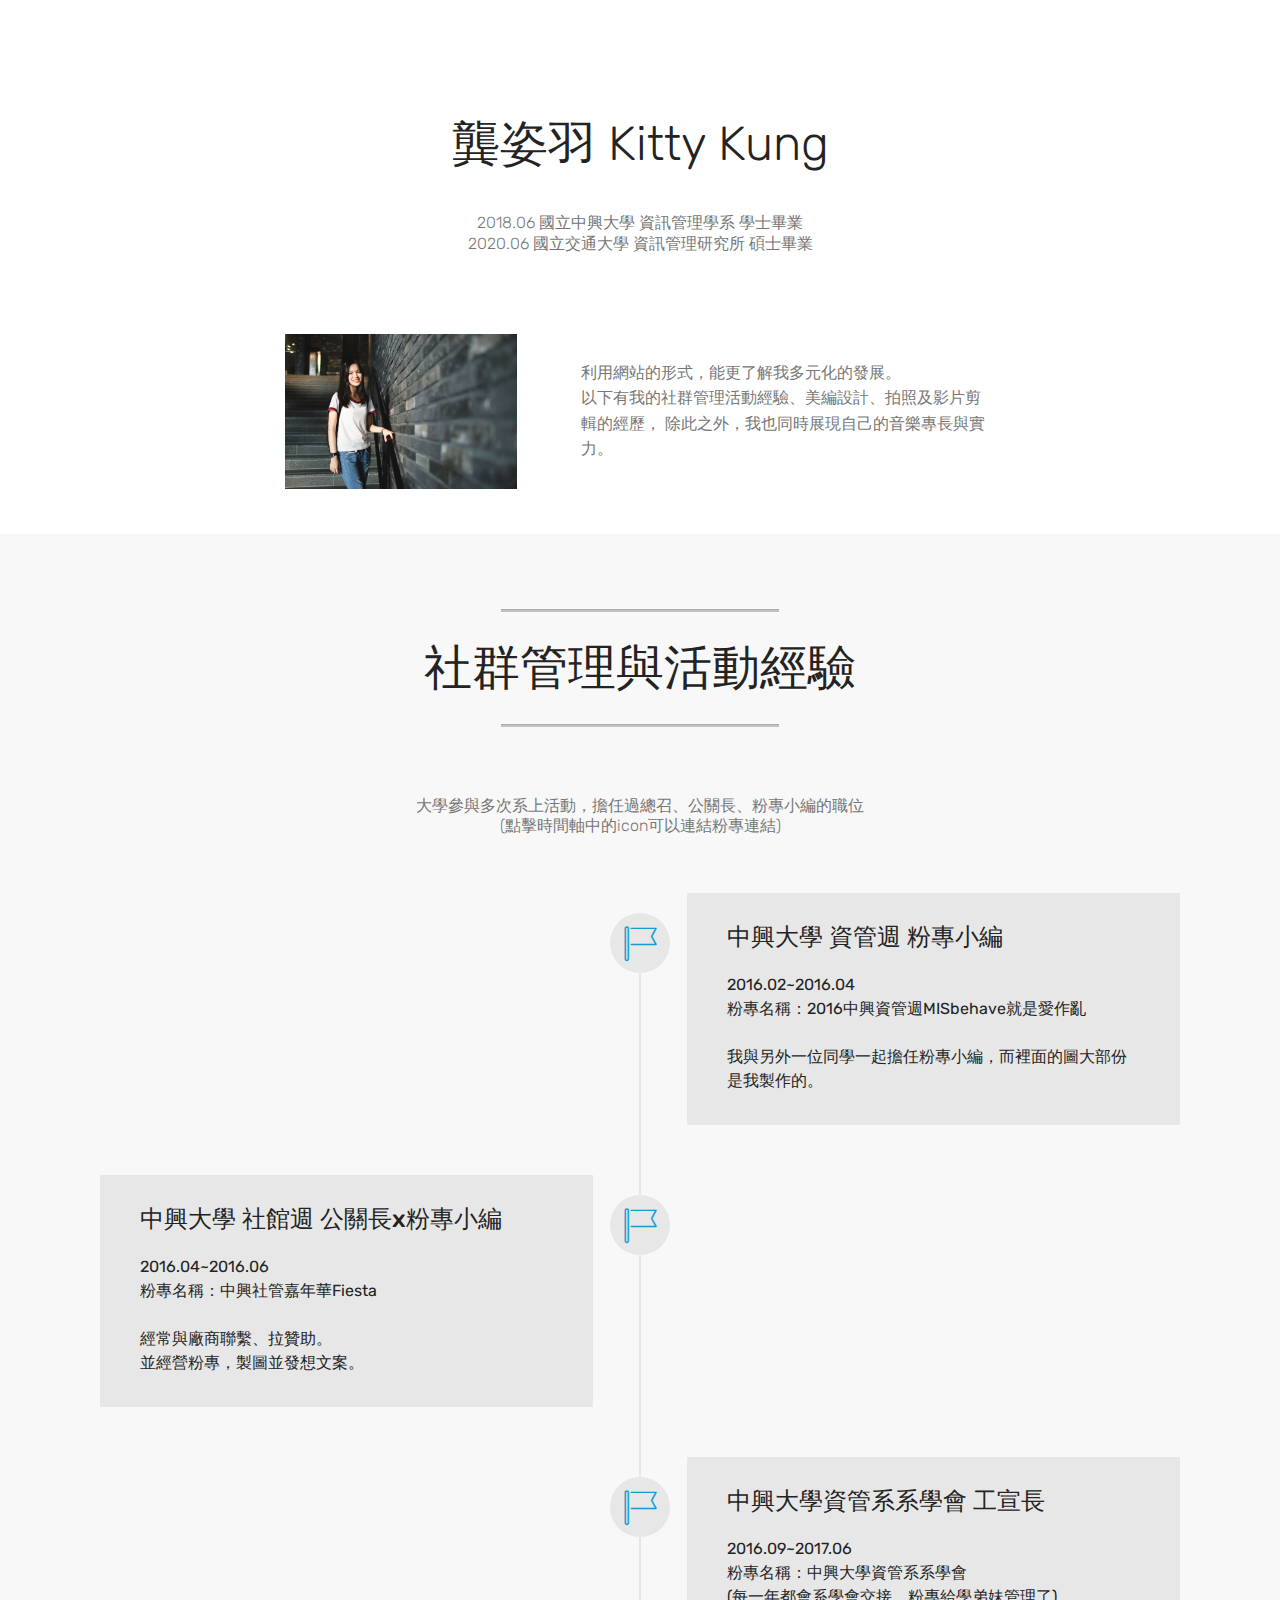
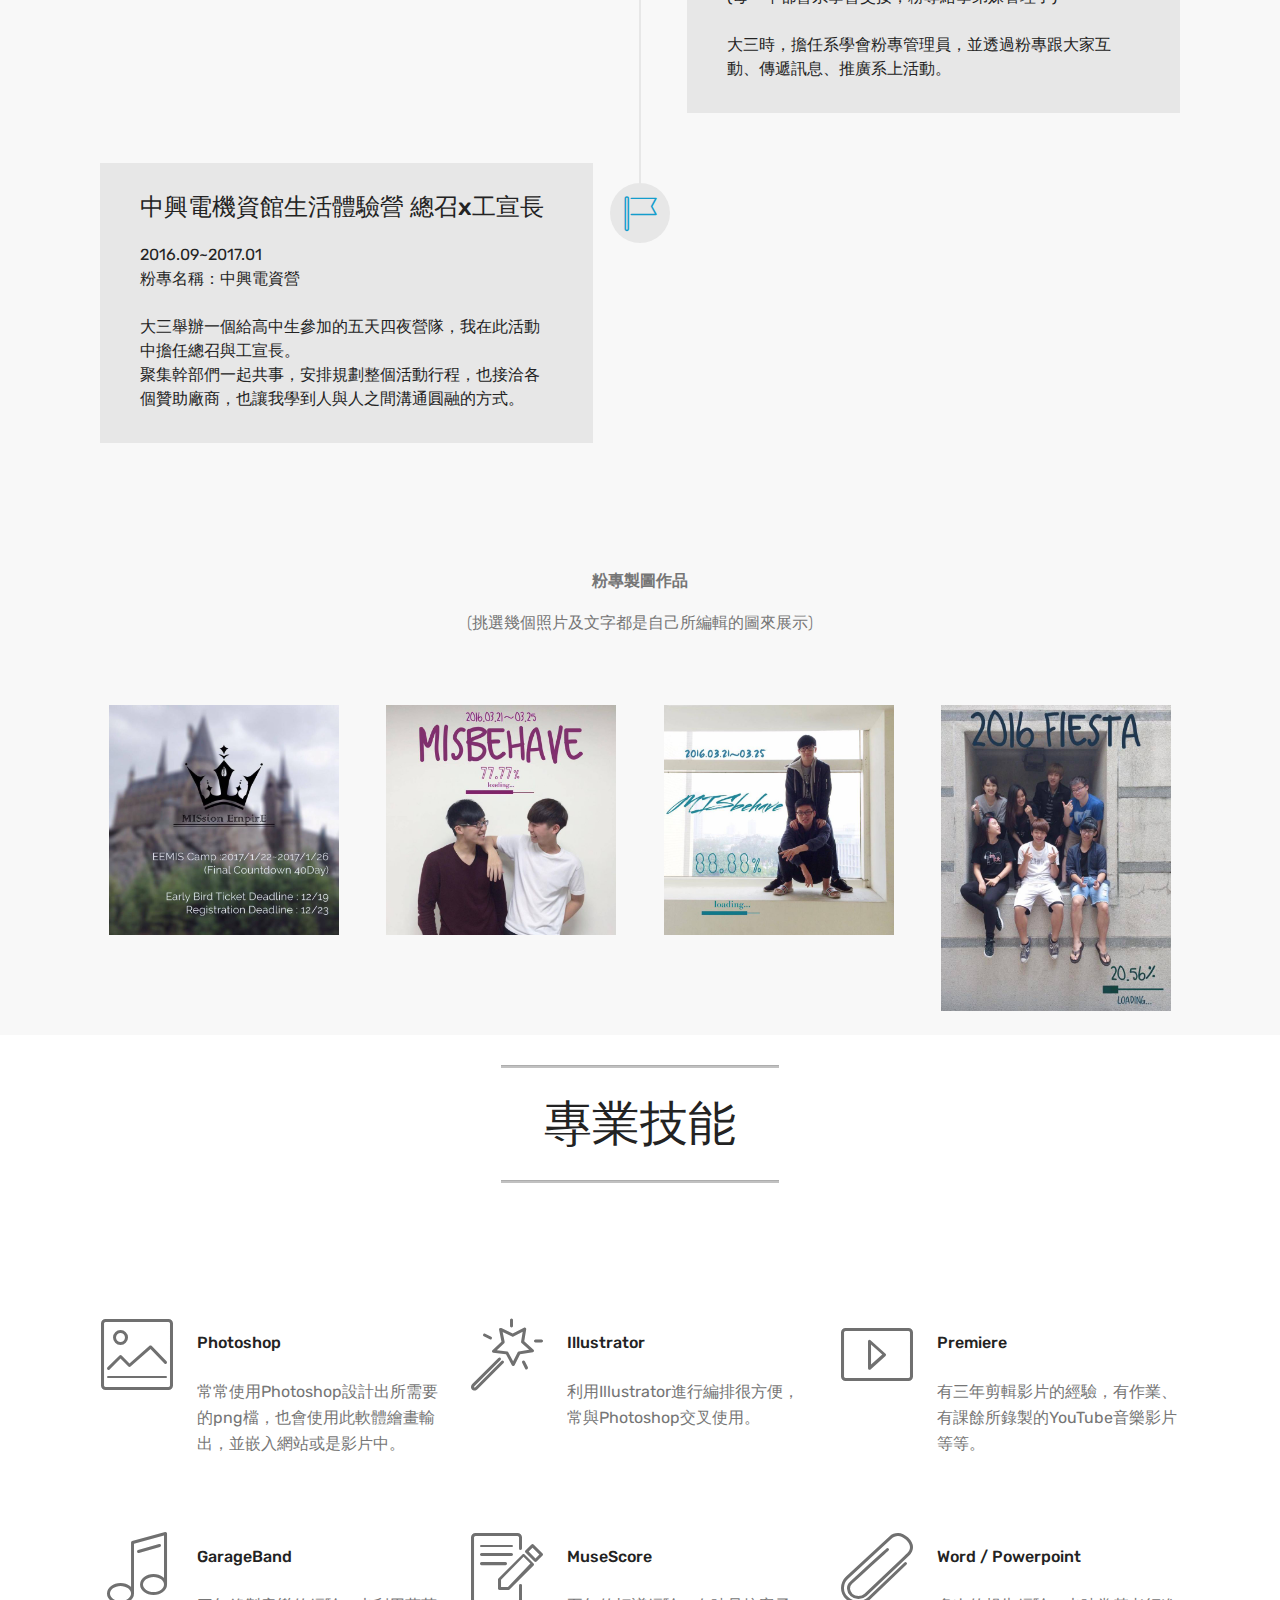
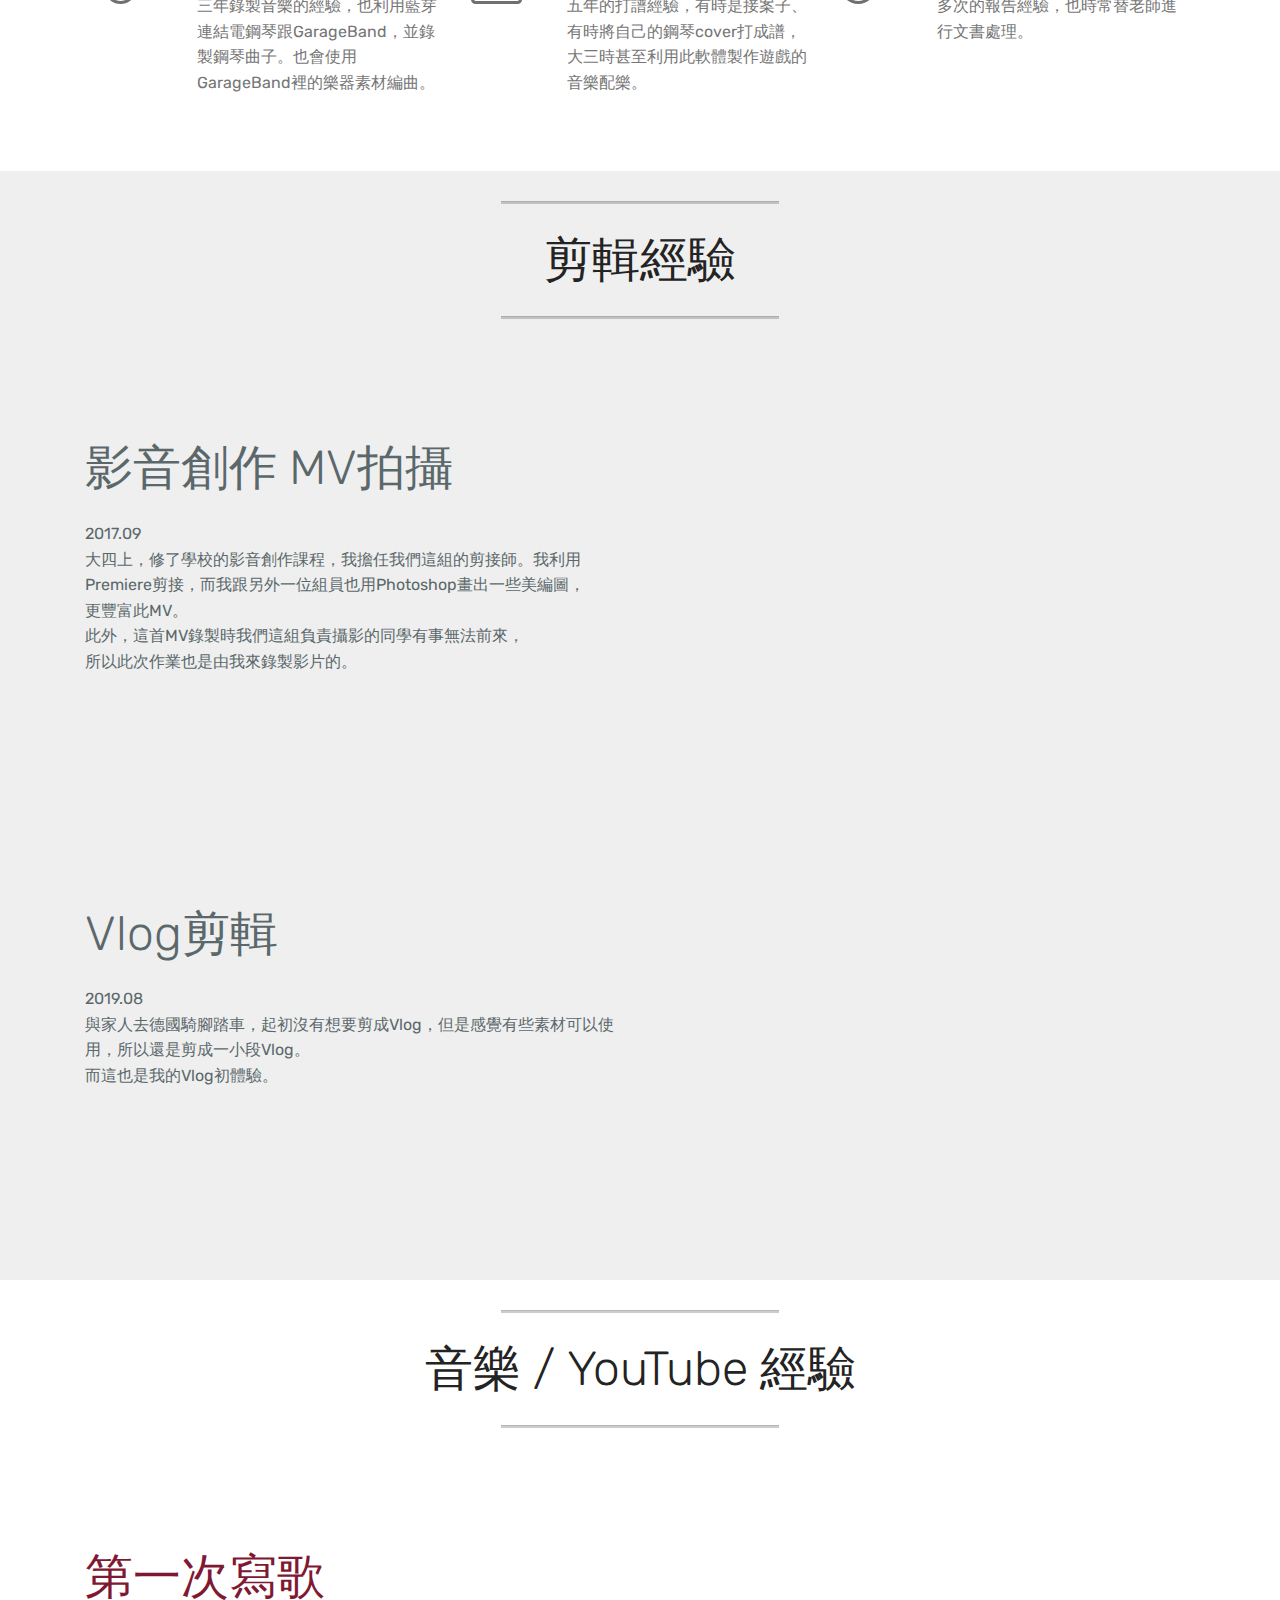
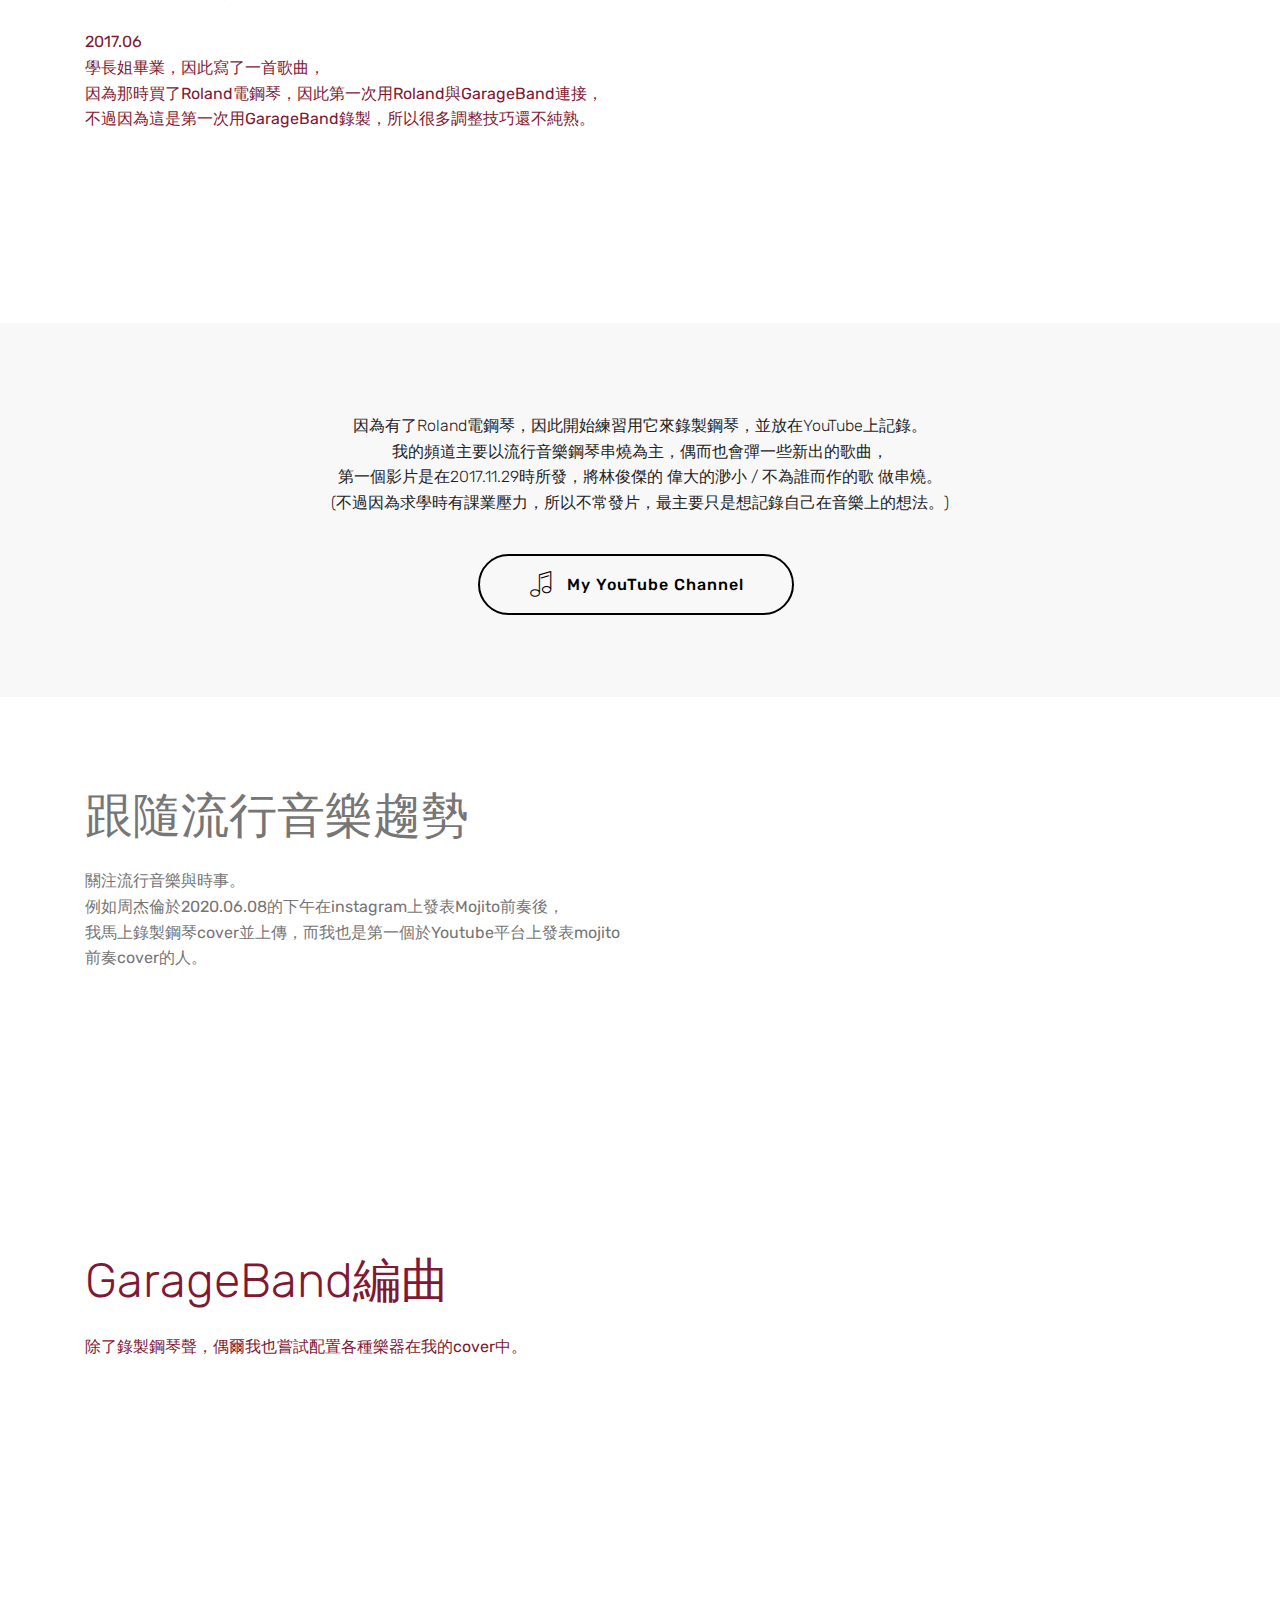
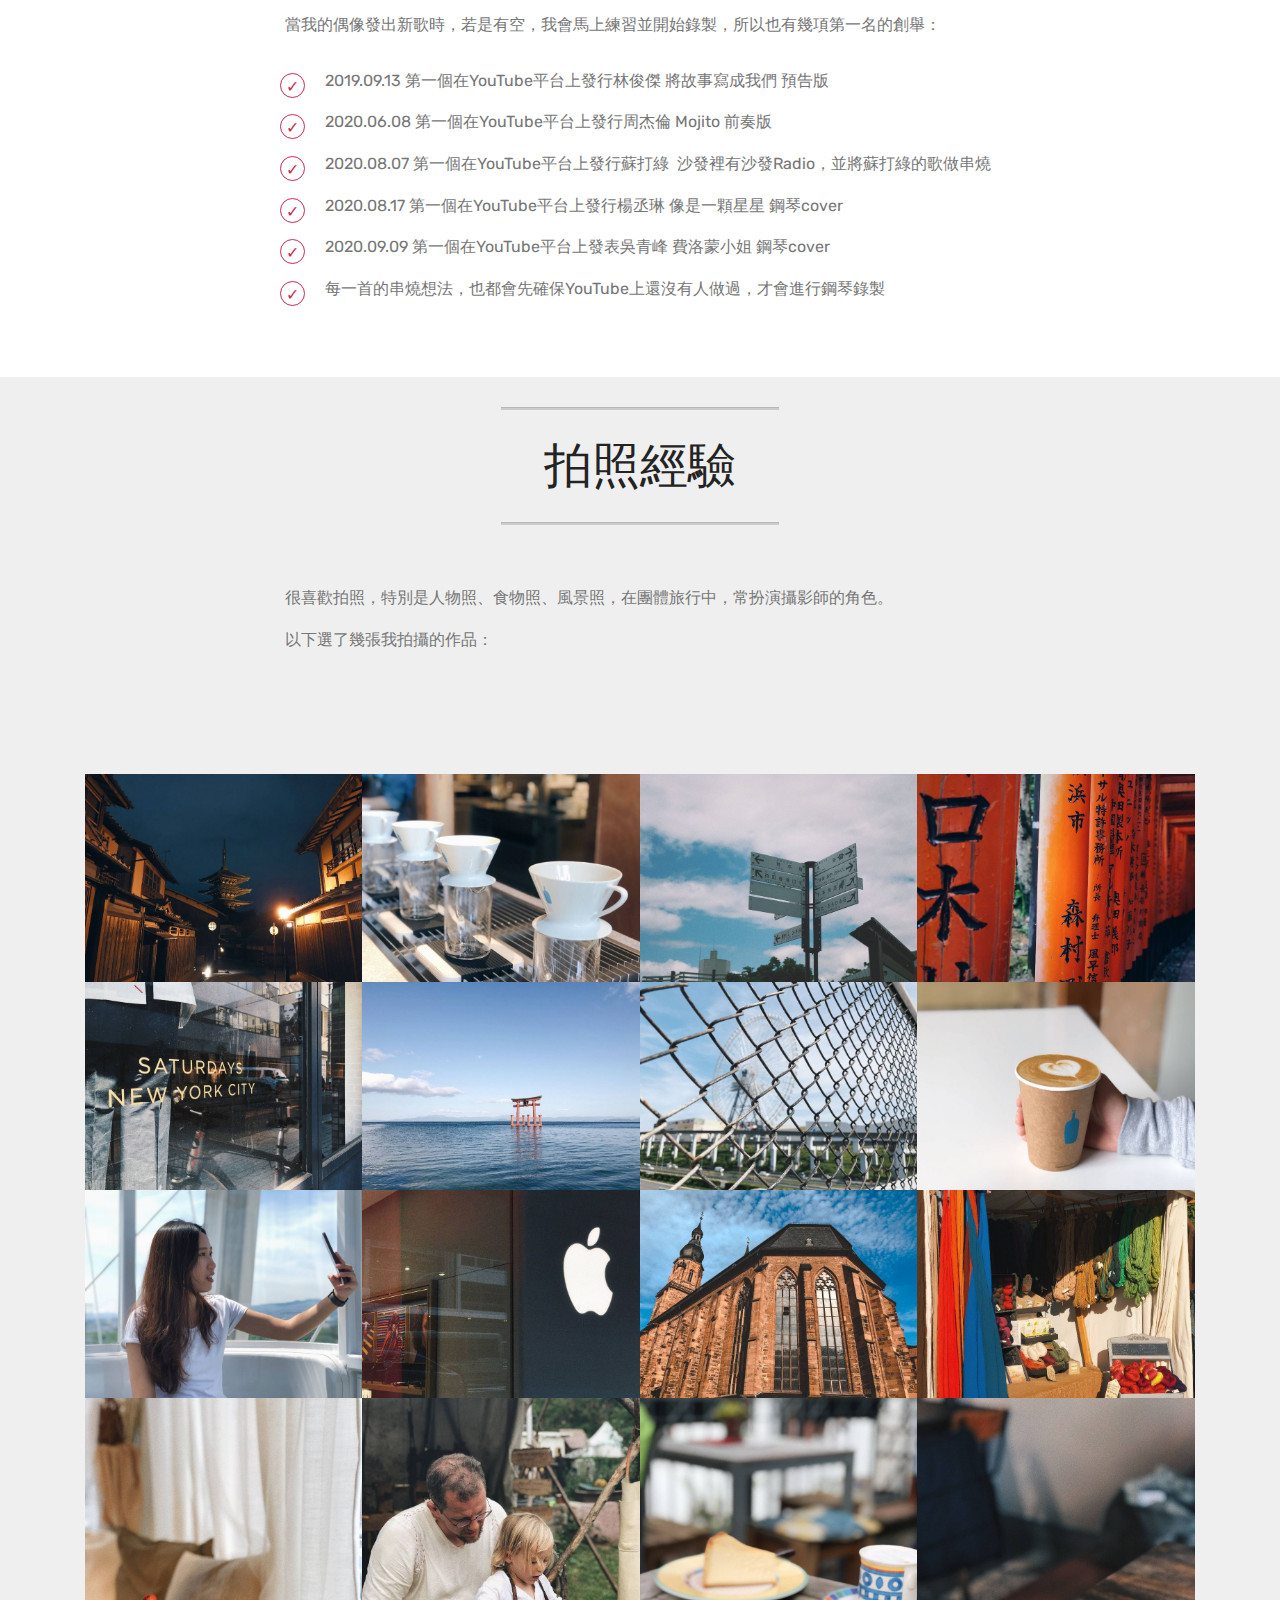
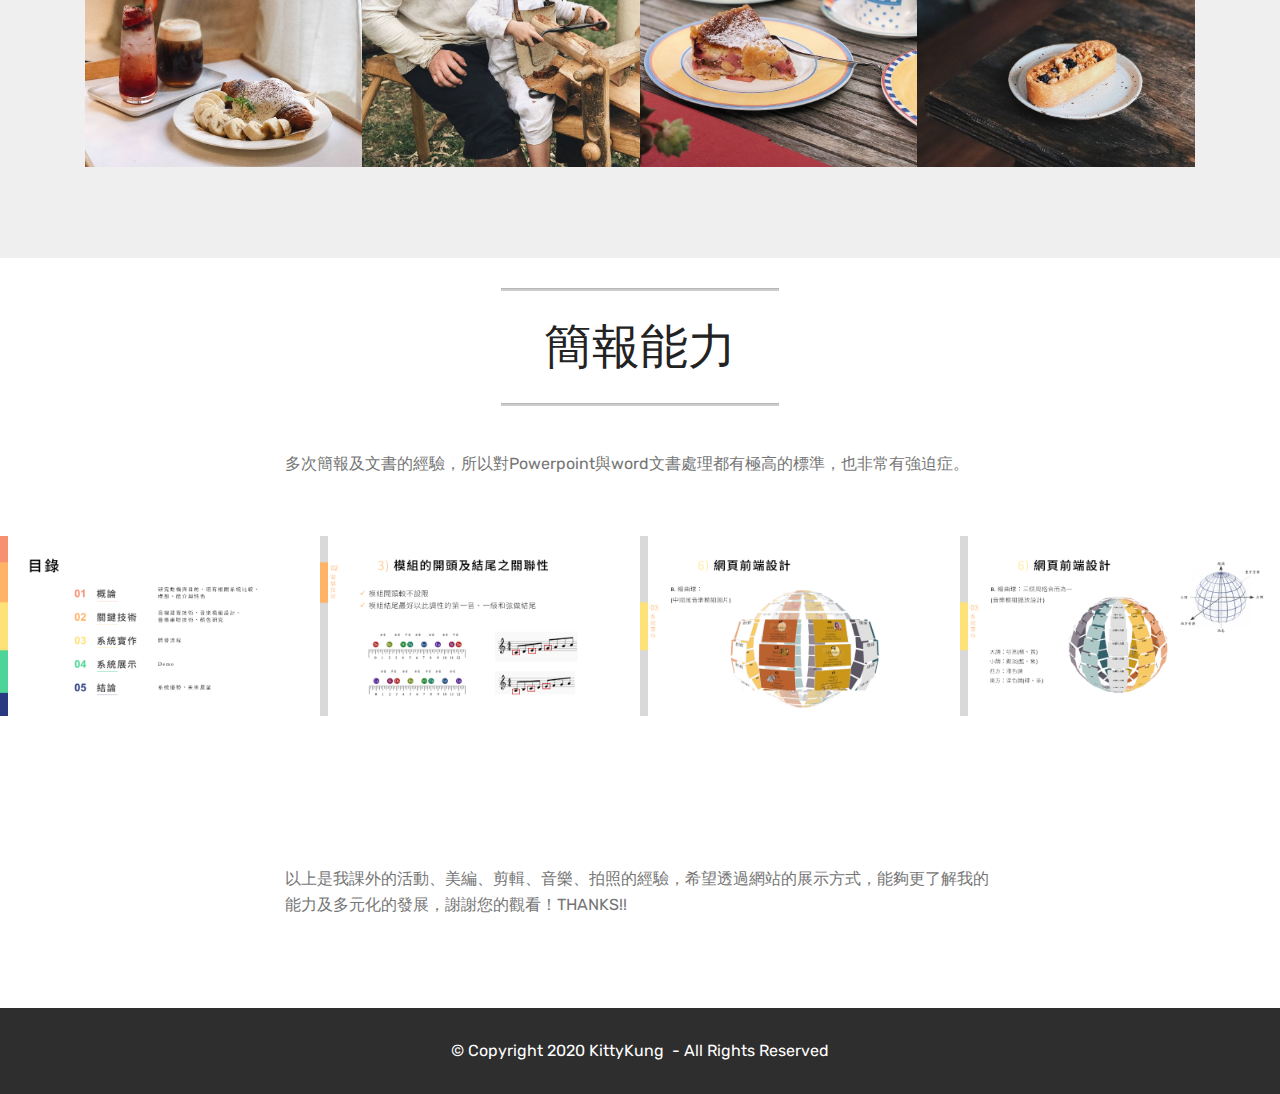
==== commit d654b662: "create github pages" ====
--- a/home.html
+++ b/home.html
@@ -22,7 +22,7 @@
   
 </head>
 <body>
-<section class="mbr-section content4 cid-s5xjWLoMxg" id="content4-29" data-rv-view="1978">
+<section class="mbr-section content4 cid-s5xjWLoMxg" id="content4-29" data-rv-view="788">
 
     
 
@@ -37,7 +37,7 @@
     </div>
 </section>
 
-<section class="engine"><a href="https://mobirise.co/q">bootstrap slider</a></section><section class="mbr-section content6 cid-s5Vh7EJFkG" id="content6-31" data-rv-view="1980">
+<section class="engine"><a href="https://mobirise.co/n">bootstrap modal popup</a></section><section class="mbr-section content6 cid-s5Vh7EJFkG" id="content6-31" data-rv-view="790">
     
      
     
@@ -62,7 +62,7 @@
     </div>
 </section>
 
-<section class="mbr-section article content9 cid-s5z6BdBSPs" id="content9-2d" data-rv-view="1982">
+<section class="mbr-section article content9 cid-s5z6BdBSPs" id="content9-2d" data-rv-view="792">
     
      
 
@@ -75,7 +75,7 @@
         </div>
 </section>
 
-<section class="timeline2 cid-s5xXrjxGSr" id="timeline2-2e" data-rv-view="1984">
+<section class="timeline2 cid-s5xXrjxGSr" id="timeline2-2e" data-rv-view="794">
 
     
 
@@ -159,7 +159,7 @@
     </div>
 </section>
 
-<section class="mbr-section article content1 cid-s5y7mdk2LE" id="content1-2f" data-rv-view="1987">
+<section class="mbr-section article content1 cid-s5y7mdk2LE" id="content1-2f" data-rv-view="797">
     
      
 
@@ -170,7 +170,7 @@
     </div>
 </section>
 
-<section class="mbr-gallery mbr-slider-carousel cid-s5y3CgOdGM" id="gallery3-2g" data-rv-view="1988">
+<section class="mbr-gallery mbr-slider-carousel cid-s5y3CgOdGM" id="gallery3-2g" data-rv-view="798">
 
     
 
@@ -180,7 +180,7 @@
 
 </section>
 
-<section class="mbr-section article content9 cid-s5z75tGmAY" id="content9-2h" data-rv-view="2007">
+<section class="mbr-section article content9 cid-s5z75tGmAY" id="content9-2h" data-rv-view="817">
     
      
 
@@ -194,7 +194,7 @@
         </div>
 </section>
 
-<section class="features7 cid-s5z82IkLG8" id="features7-2i" data-rv-view="2009">
+<section class="features7 cid-s5z82IkLG8" id="features7-2i" data-rv-view="819">
     
     
 
@@ -242,7 +242,7 @@
     </div>
 </section>
 
-<section class="features7 cid-s5z8rDTSE6" id="features7-2j" data-rv-view="2012">
+<section class="features7 cid-s5z8rDTSE6" id="features7-2j" data-rv-view="822">
     
     
 
@@ -290,7 +290,7 @@
     </div>
 </section>
 
-<section class="mbr-section article content9 cid-s5z76DFwrB" id="content9-2k" data-rv-view="2015">
+<section class="mbr-section article content9 cid-s5z76DFwrB" id="content9-2k" data-rv-view="825">
     
      
 
@@ -303,7 +303,7 @@
         </div>
 </section>
 
-<section class="header7 cid-s5y8n3cJpu" id="header7-2l" data-rv-view="2017">
+<section class="header7 cid-s5y8n3cJpu" id="header7-2l" data-rv-view="827">
 
     
 
@@ -327,7 +327,7 @@
     </div>
 </section>
 
-<section class="header7 cid-s5yf8N2TPh" id="header7-2m" data-rv-view="2020">
+<section class="header7 cid-s5yf8N2TPh" id="header7-2m" data-rv-view="830">
 
     
 
@@ -350,7 +350,7 @@
     </div>
 </section>
 
-<section class="mbr-section article content9 cid-s5DZiiYHvo" id="content9-2n" data-rv-view="2023">
+<section class="mbr-section article content9 cid-s5DZiiYHvo" id="content9-2n" data-rv-view="833">
     
      
 
@@ -364,7 +364,7 @@
         </div>
 </section>
 
-<section class="header7 cid-s5xmsho2UR" id="header7-2o" data-rv-view="2025">
+<section class="header7 cid-s5xmsho2UR" id="header7-2o" data-rv-view="835">
 
     
 
@@ -388,7 +388,7 @@
     </div>
 </section>
 
-<section class="header1 cid-s5E2Ay78iP mbr-parallax-background" id="header1-2p" data-rv-view="2028">
+<section class="header1 cid-s5E2Ay78iP mbr-parallax-background" id="header1-2p" data-rv-view="838">
 
     
 
@@ -408,7 +408,7 @@
 
 </section>
 
-<section class="header7 cid-s85KcAt7HT" id="header7-37" data-rv-view="2031">
+<section class="header7 cid-s85KcAt7HT" id="header7-37" data-rv-view="841">
 
     
 
@@ -432,7 +432,7 @@
     </div>
 </section>
 
-<section class="header7 cid-s5E1KdrBBn" id="header7-2q" data-rv-view="2034">
+<section class="header7 cid-s5E1KdrBBn" id="header7-2q" data-rv-view="844">
 
     
 
@@ -456,7 +456,7 @@
     </div>
 </section>
 
-<section class="mbr-section article content1 cid-s5E989jEX7" id="content1-2r" data-rv-view="2037">
+<section class="mbr-section article content1 cid-s5E989jEX7" id="content1-2r" data-rv-view="847">
     
      
 
@@ -467,14 +467,14 @@
     </div>
 </section>
 
-<section class="mbr-section article content12 cid-s5E7KJeiFj" id="content12-2s" data-rv-view="2038">
+<section class="mbr-section article content12 cid-s5E7KJeiFj" id="content12-2s" data-rv-view="848">
      
 
     <div class="container">
         <div class="media-container-row">
             <div class="mbr-text counter-container col-12 col-md-8 mbr-fonts-style display-7">
                 <ul>
-                    <li>2019.09.13 第一個在YouTube平台上發行林俊傑 將故事寫成我們 預告版</li><li>2020.06.08 第一個在YouTube平台上發行周杰倫 Mojito 前奏版</li><li>2020.08.07 第一個在Youtube平台上發行蘇打綠 &nbsp;沙發裡有沙發Radio，並將蘇打綠的歌做串燒</li><li>2020.08.17 第一個在Youtube平台上發行楊丞琳 像是一顆星星 鋼琴cover</li>
+                    <li>2019.09.13 第一個在YouTube平台上發行林俊傑 將故事寫成我們 預告版</li><li>2020.06.08 第一個在YouTube平台上發行周杰倫 Mojito 前奏版</li><li>2020.08.07 第一個在YouTube平台上發行蘇打綠 &nbsp;沙發裡有沙發Radio，並將蘇打綠的歌做串燒</li><li>2020.08.17 第一個在YouTube平台上發行楊丞琳 像是一顆星星 鋼琴cover</li><li>2020.09.09 第一個在YouTube平台上發表吳青峰 費洛蒙小姐 鋼琴cover</li>
                     <li>每一首的串燒想法，也都會先確保YouTube上還沒有人做過，才會進行鋼琴錄製</li>
                 </ul>
             </div>
@@ -482,7 +482,7 @@
     </div>
 </section>
 
-<section class="mbr-section article content9 cid-s5E9OhfHET" id="content9-2t" data-rv-view="2039">
+<section class="mbr-section article content9 cid-s5E9OhfHET" id="content9-2t" data-rv-view="849">
     
      
 
@@ -496,7 +496,7 @@
         </div>
 </section>
 
-<section class="mbr-section article content1 cid-s5Ea81cBMP" id="content1-2u" data-rv-view="2041">
+<section class="mbr-section article content1 cid-s5Ea81cBMP" id="content1-2u" data-rv-view="851">
     
      
 
@@ -507,7 +507,7 @@
     </div>
 </section>
 
-<section class="mbr-gallery mbr-slider-carousel cid-s5Ea3NyNKW" id="gallery1-2v" data-rv-view="2042">
+<section class="mbr-gallery mbr-slider-carousel cid-s5Ea3NyNKW" id="gallery1-2v" data-rv-view="852">
 
     
 
@@ -517,7 +517,7 @@
 
 </section>
 
-<section class="mbr-section article content9 cid-s7EesohQ6Z" id="content9-32" data-rv-view="2109">
+<section class="mbr-section article content9 cid-s7EesohQ6Z" id="content9-32" data-rv-view="919">
     
      
 
@@ -531,7 +531,7 @@
         </div>
 </section>
 
-<section class="mbr-section article content1 cid-s7EfXZzLbg" id="content1-34" data-rv-view="2111">
+<section class="mbr-section article content1 cid-s7EfXZzLbg" id="content1-34" data-rv-view="921">
     
      
 
@@ -542,7 +542,7 @@
     </div>
 </section>
 
-<section class="mbr-gallery mbr-slider-carousel cid-s7EeLPNwPi" id="gallery3-33" data-rv-view="2112">
+<section class="mbr-gallery mbr-slider-carousel cid-s7EeLPNwPi" id="gallery3-33" data-rv-view="922">
 
     
 
@@ -552,7 +552,7 @@
 
 </section>
 
-<section class="mbr-section article content1 cid-s5V8l9H8Cn" id="content1-30" data-rv-view="2131">
+<section class="mbr-section article content1 cid-s5V8l9H8Cn" id="content1-30" data-rv-view="941">
     
      
 
@@ -563,7 +563,7 @@
     </div>
 </section>
 
-<section once="" class="cid-s5Iw17tIr1" id="footer6-2y" data-rv-view="2132">
+<section once="" class="cid-s5Iw17tIr1" id="footer6-2y" data-rv-view="942">
 
     
 
--- a/assets/mobirise/css/mbr-additional.css
+++ b/assets/mobirise/css/mbr-additional.css
@@ -1938,7 +1938,7 @@
 }
 .cid-s5E7KJeiFj {
   padding-top: 15px;
-  padding-bottom: 30px;
+  padding-bottom: 60px;
   background-color: #ffffff;
 }
 .cid-s5E7KJeiFj .counter-container {
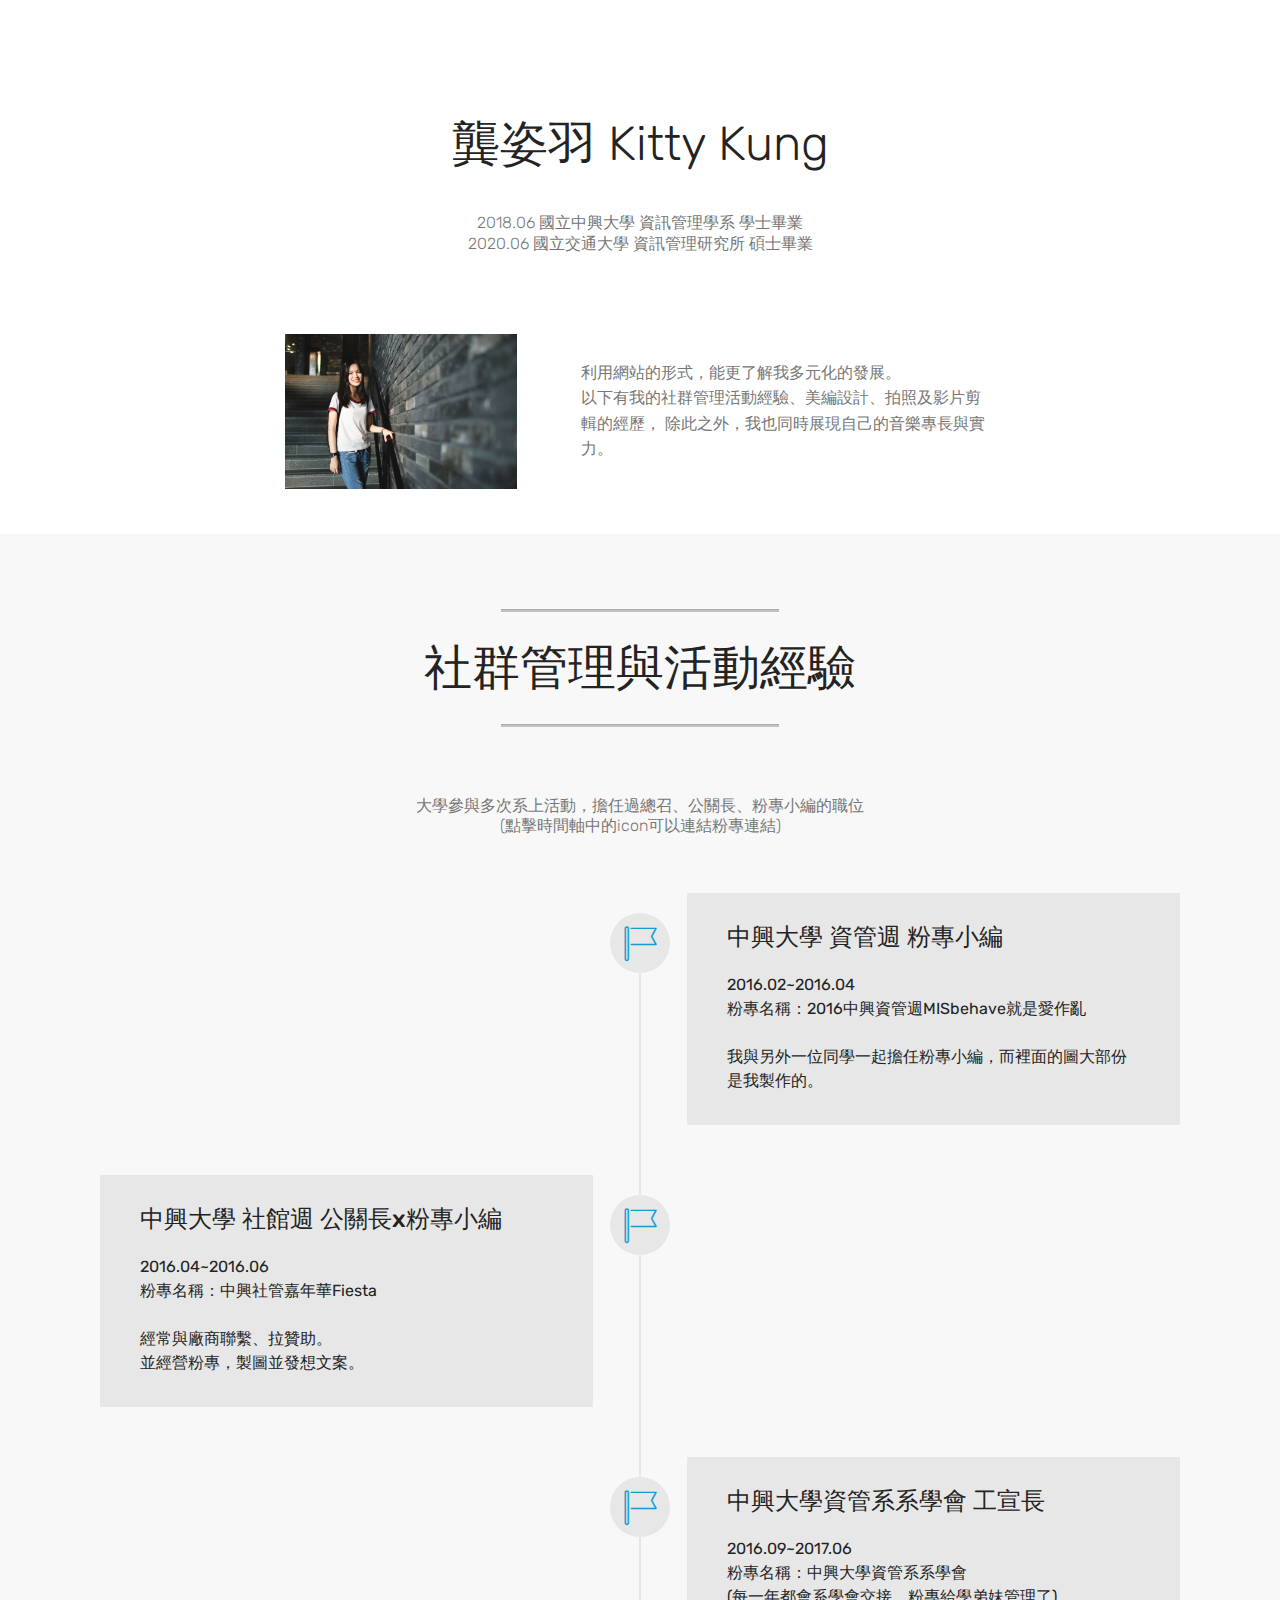
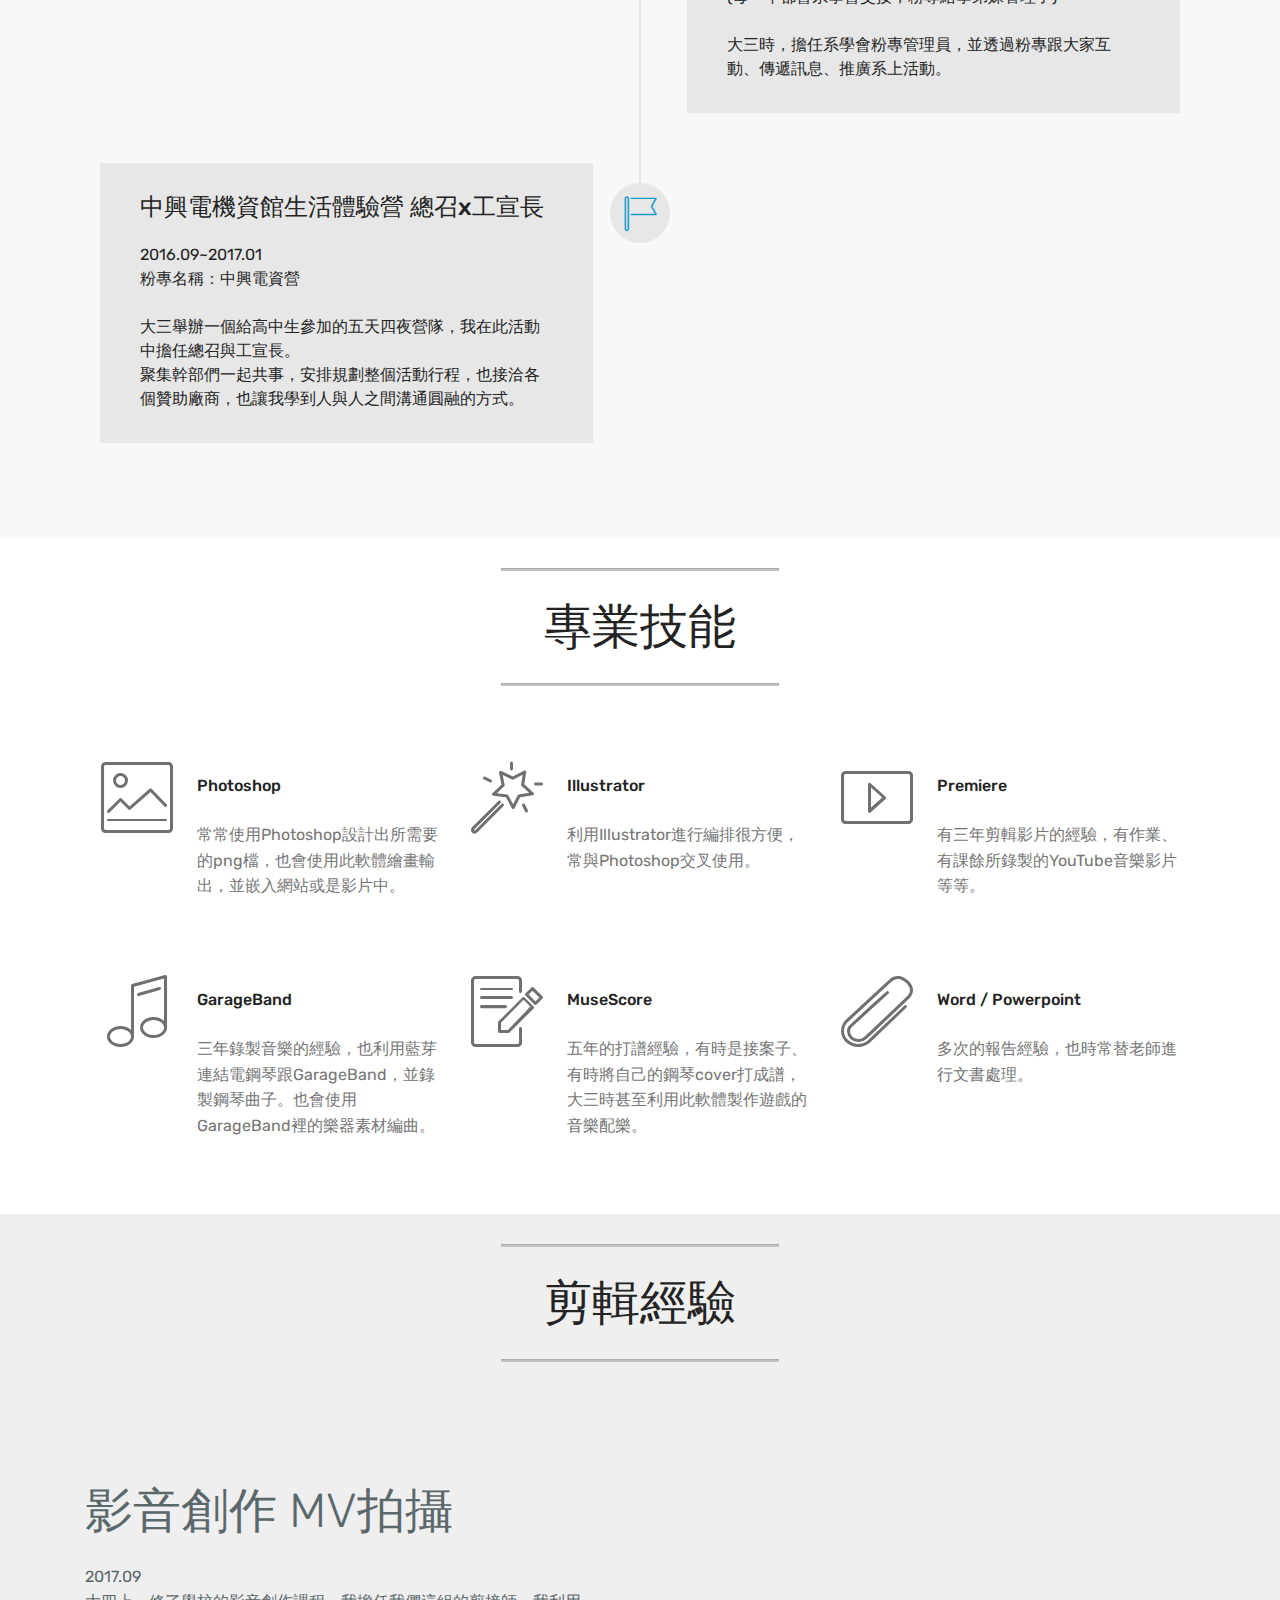
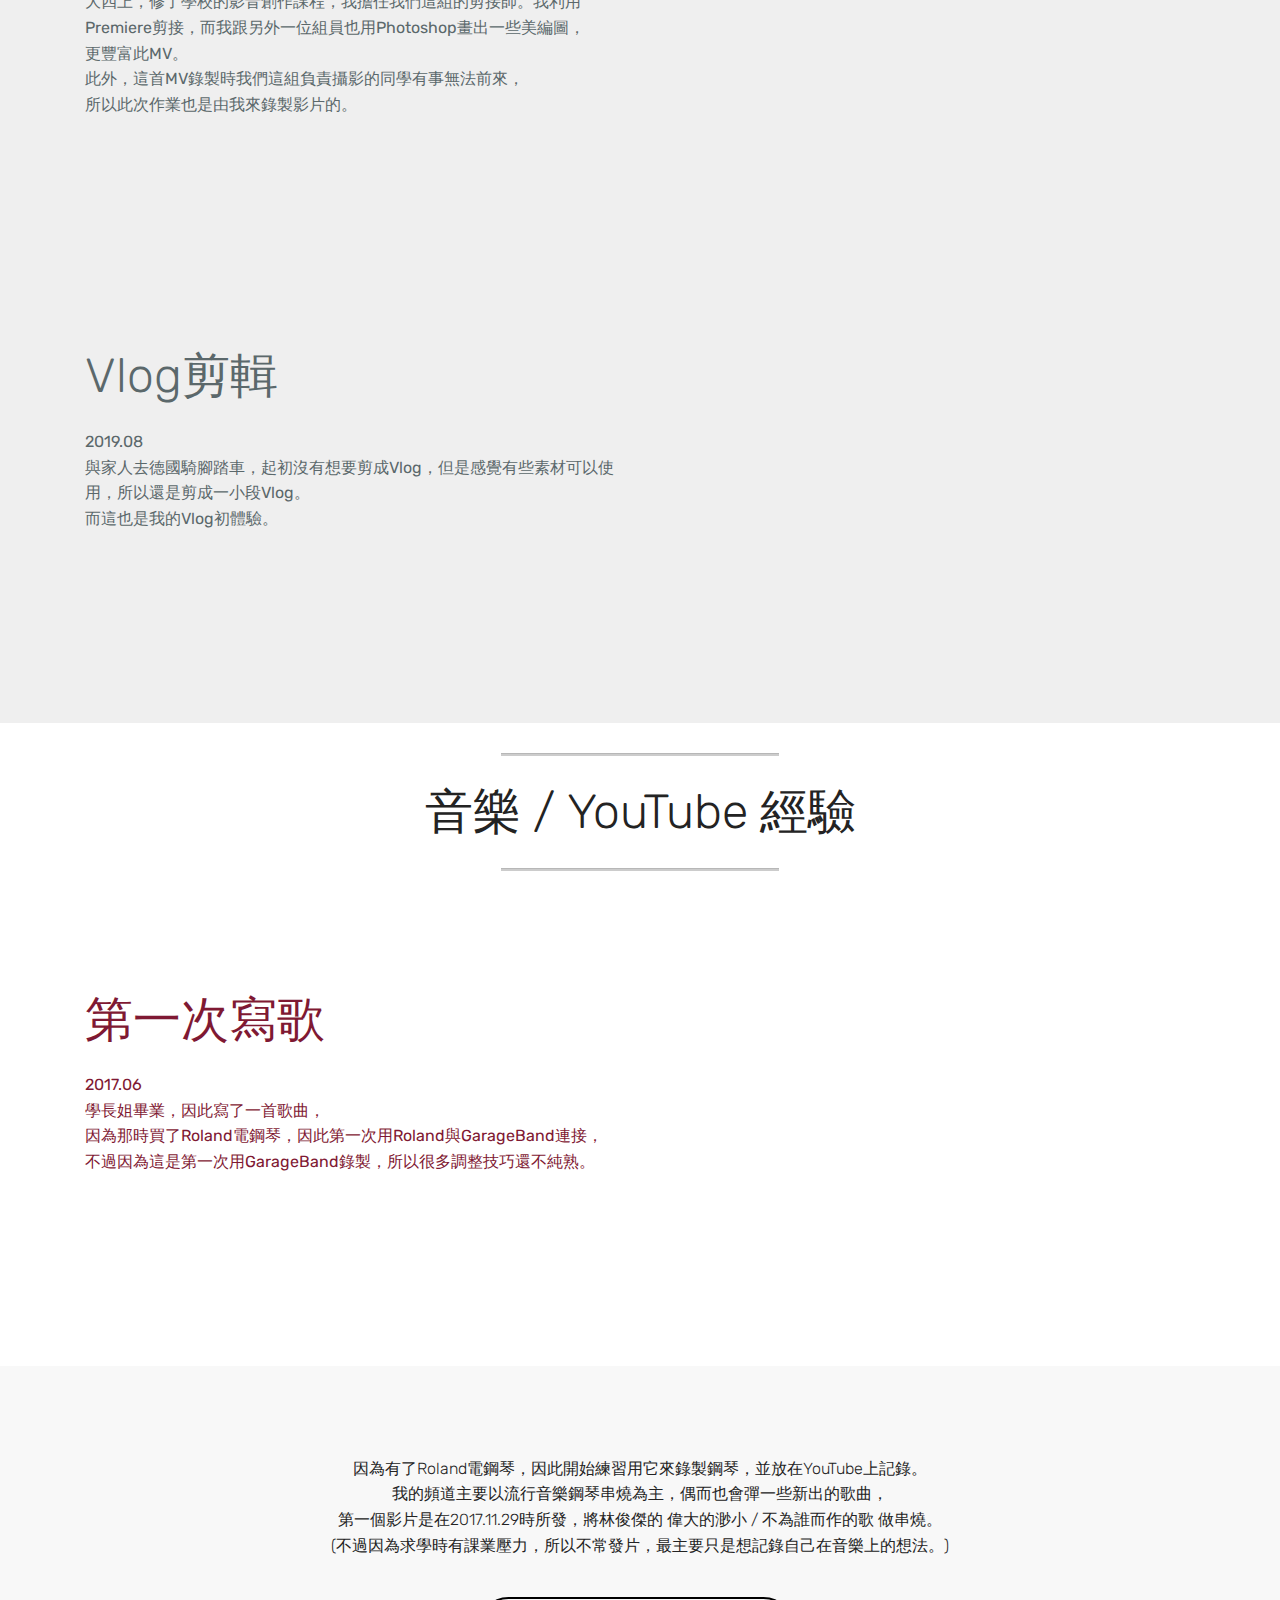
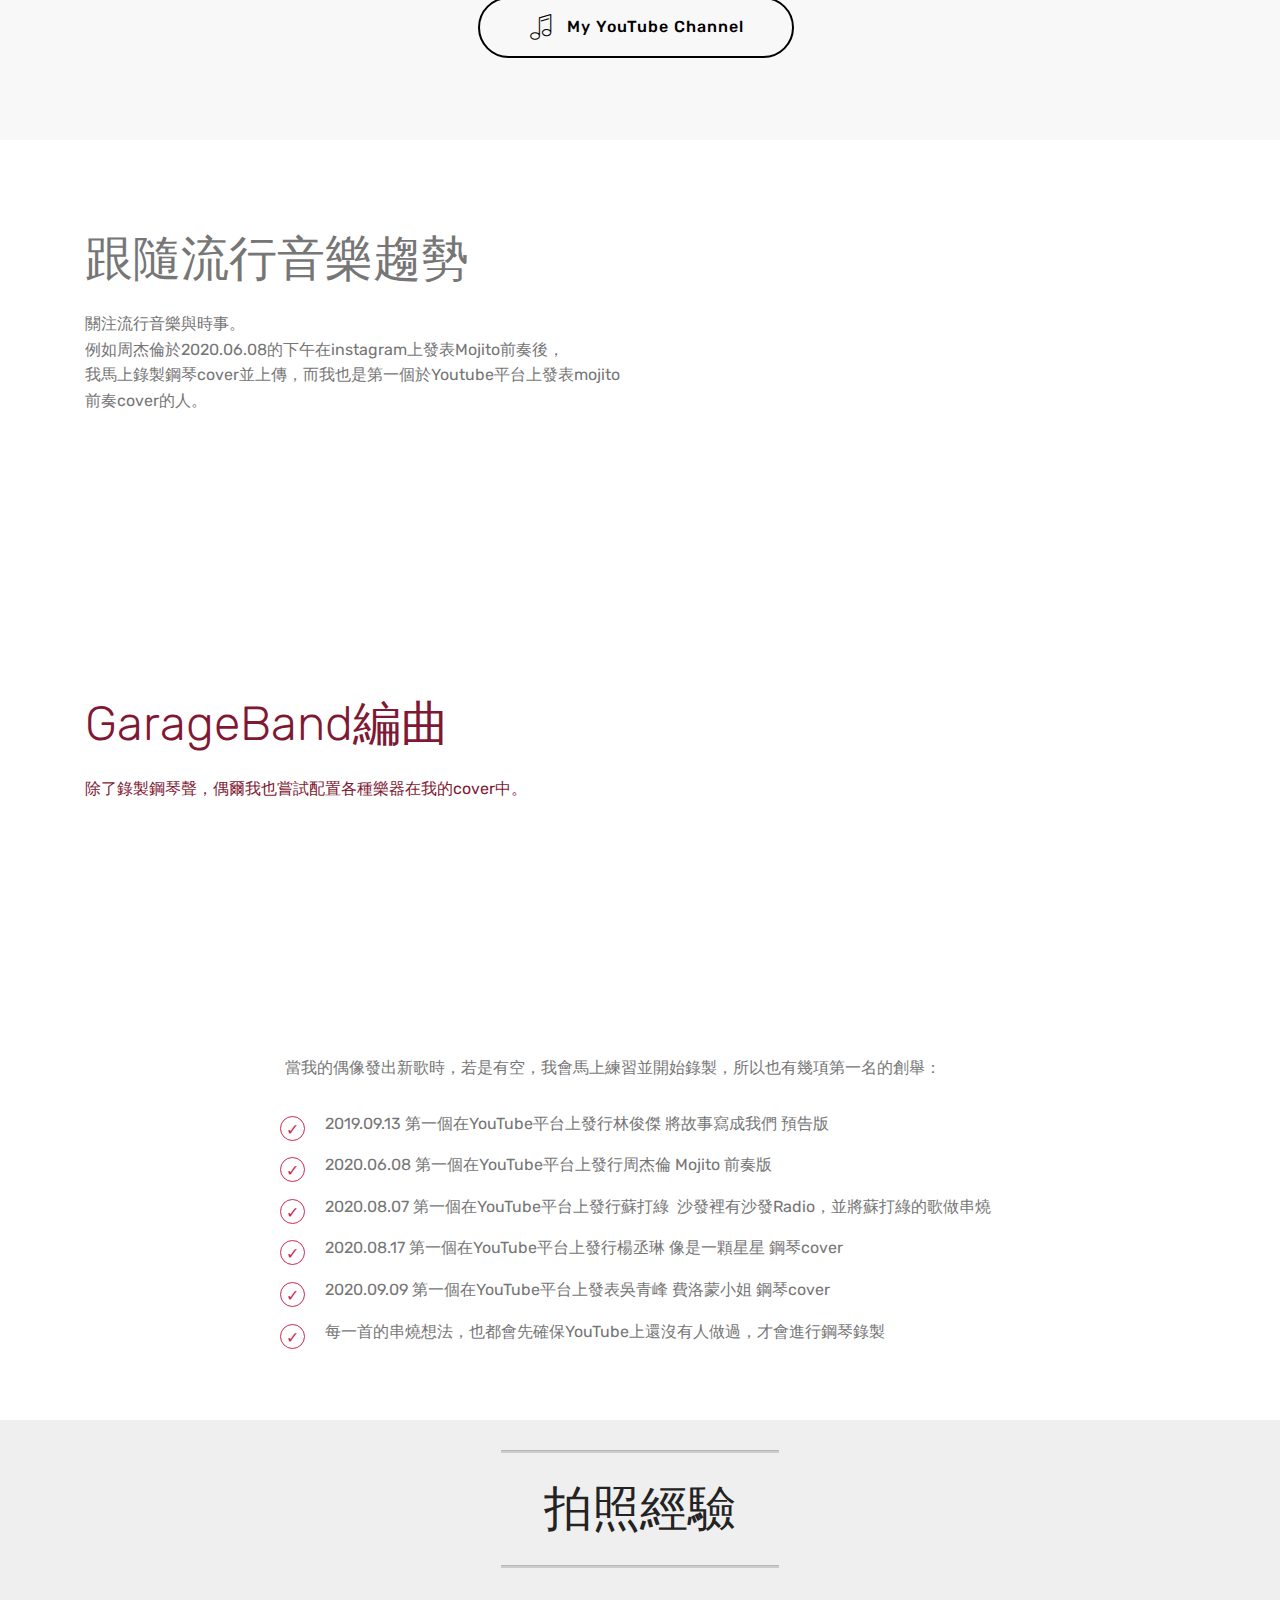
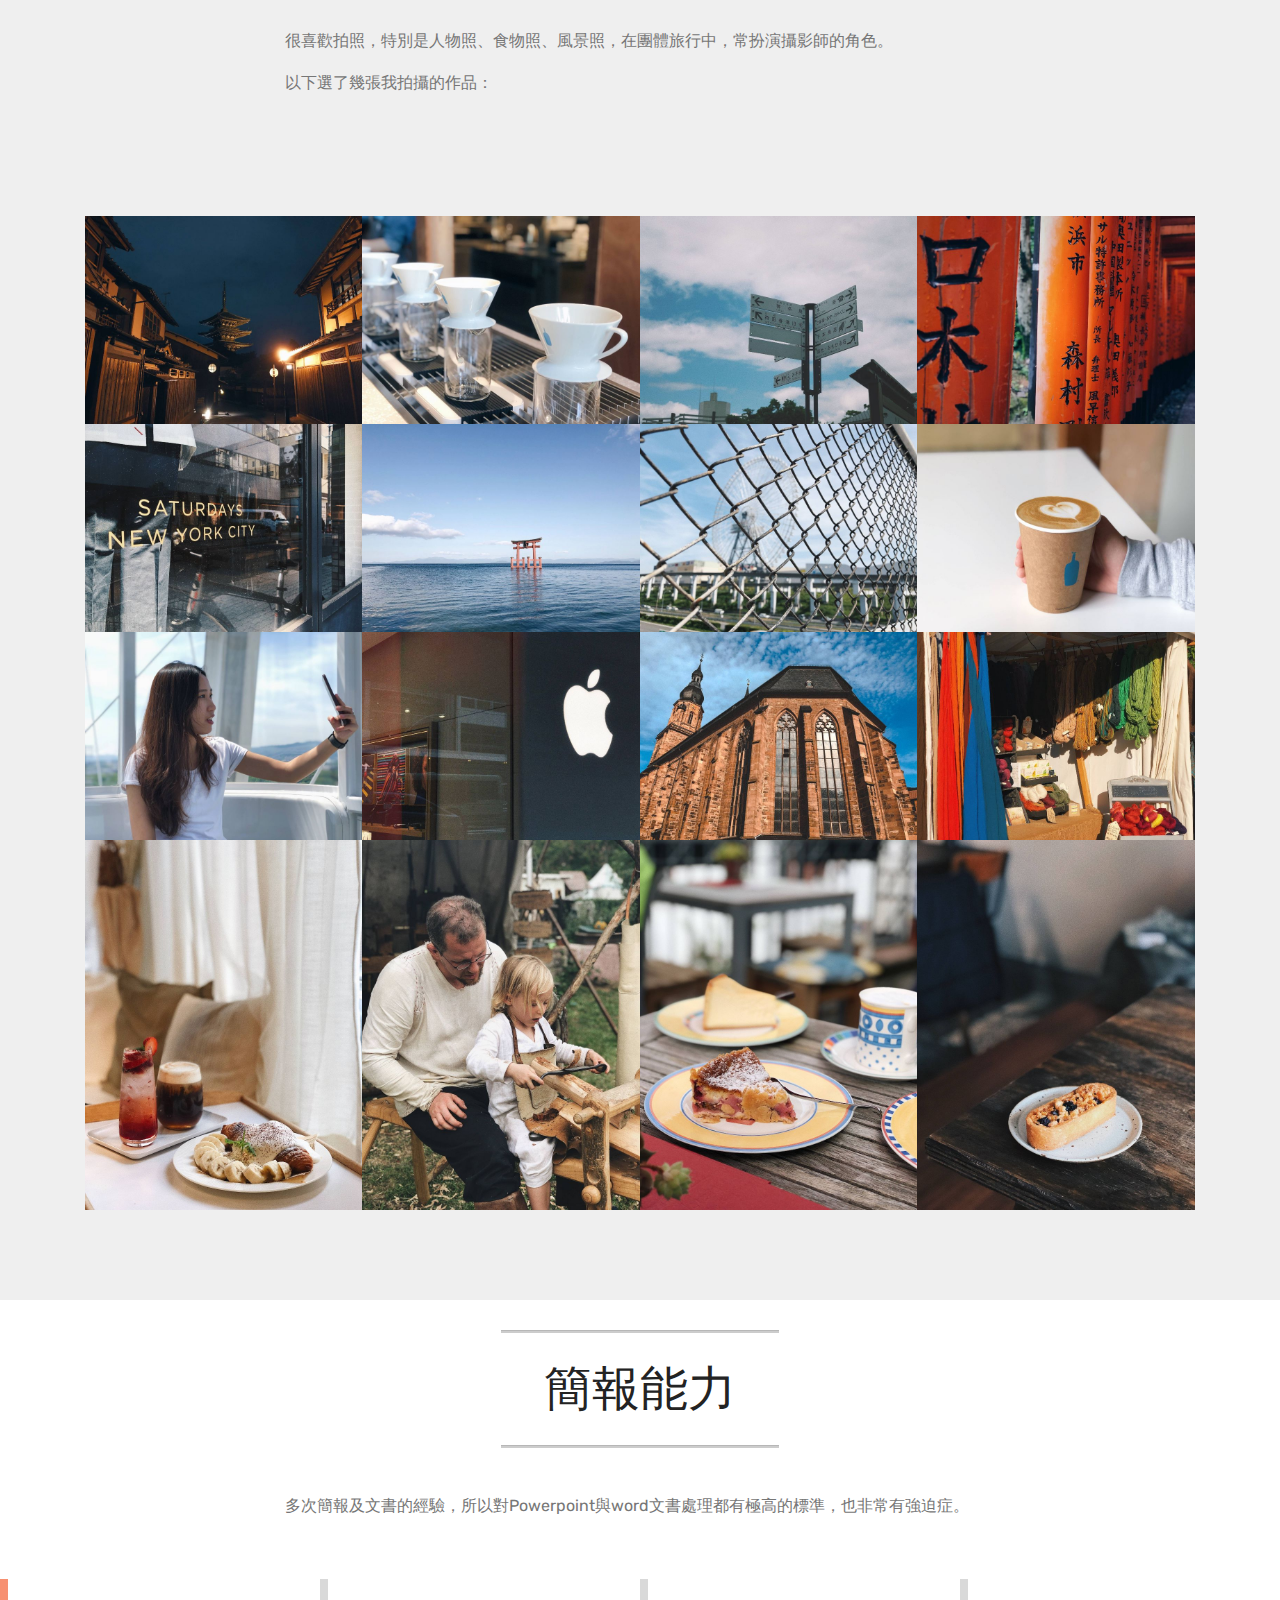
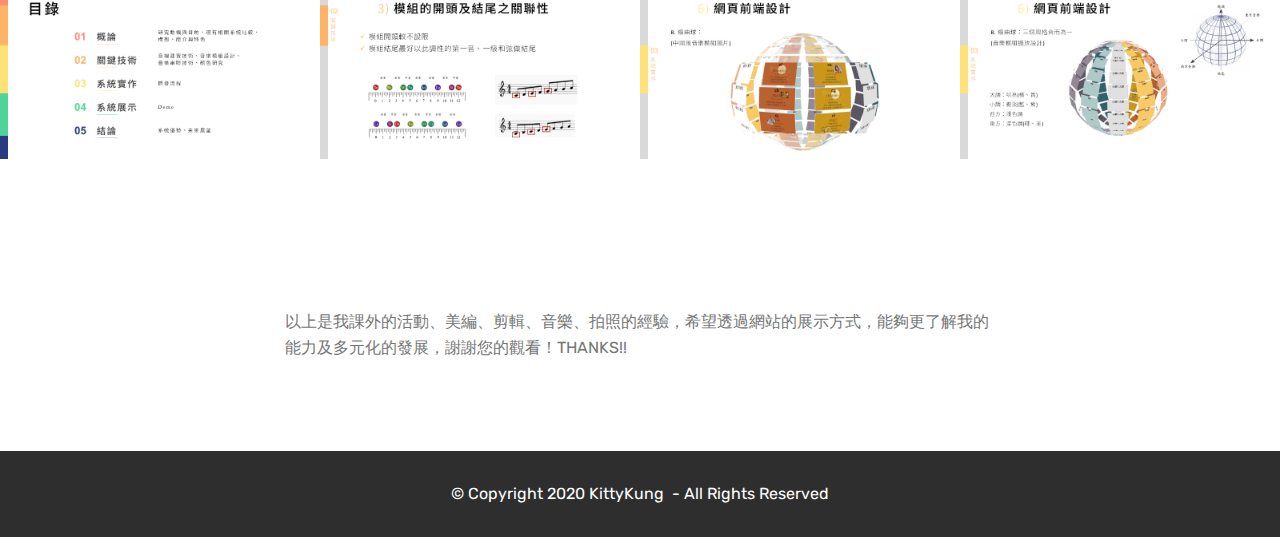
==== commit fba09c77: "create github pages" ====
--- a/home.html
+++ b/home.html
@@ -22,7 +22,7 @@
   
 </head>
 <body>
-<section class="mbr-section content4 cid-s5xjWLoMxg" id="content4-29" data-rv-view="788">
+<section class="mbr-section content4 cid-s5xjWLoMxg" id="content4-29" data-rv-view="433">
 
     
 
@@ -37,7 +37,7 @@
     </div>
 </section>
 
-<section class="engine"><a href="https://mobirise.co/n">bootstrap modal popup</a></section><section class="mbr-section content6 cid-s5Vh7EJFkG" id="content6-31" data-rv-view="790">
+<section class="engine"><a href="https://mobirise.co/q">bootstrap slider</a></section><section class="mbr-section content6 cid-s5Vh7EJFkG" id="content6-31" data-rv-view="435">
     
      
     
@@ -62,7 +62,7 @@
     </div>
 </section>
 
-<section class="mbr-section article content9 cid-s5z6BdBSPs" id="content9-2d" data-rv-view="792">
+<section class="mbr-section article content9 cid-s5z6BdBSPs" id="content9-2d" data-rv-view="437">
     
      
 
@@ -75,7 +75,7 @@
         </div>
 </section>
 
-<section class="timeline2 cid-s5xXrjxGSr" id="timeline2-2e" data-rv-view="794">
+<section class="timeline2 cid-s5xXrjxGSr" id="timeline2-2e" data-rv-view="439">
 
     
 
@@ -159,28 +159,7 @@
     </div>
 </section>
 
-<section class="mbr-section article content1 cid-s5y7mdk2LE" id="content1-2f" data-rv-view="797">
-    
-     
-
-    <div class="container">
-        <div class="media-container-row">
-            <div class="mbr-text col-12 col-md-8 mbr-fonts-style display-4"><p><strong>粉專製圖作品</strong></p><p>(挑選幾個照片及文字都是自己所編輯的圖來展示)</p></div>
-        </div>
-    </div>
-</section>
-
-<section class="mbr-gallery mbr-slider-carousel cid-s5y3CgOdGM" id="gallery3-2g" data-rv-view="798">
-
-    
-
-    <div class="container">
-        <div><!-- Filter --><!-- Gallery --><div class="mbr-gallery-row"><div class="mbr-gallery-layout-default"><div><div><div class="mbr-gallery-item mbr-gallery-item--p3" data-video-url="false" data-tags="Awesome"><div href="#lb-gallery3-2g" data-slide-to="0" data-toggle="modal"><img src="assets/images/15541294-1287381324639030-2848114321744687343-n-960x960-800x800.jpg" alt=""><span class="icon-focus"></span></div></div><div class="mbr-gallery-item mbr-gallery-item--p3" data-video-url="false" data-tags="Awesome"><div href="#lb-gallery3-2g" data-slide-to="1" data-toggle="modal"><img src="assets/images/1914745-169291856791053-8719080513699849686-n-960x960-800x800.jpg" alt=""><span class="icon-focus"></span></div></div><div class="mbr-gallery-item mbr-gallery-item--p3" data-video-url="false" data-tags="Awesome"><div href="#lb-gallery3-2g" data-slide-to="2" data-toggle="modal"><img src="assets/images/11095079-170236743363231-4273424259154659400-n-960x960-800x800.jpg" alt=""><span class="icon-focus"></span></div></div><div class="mbr-gallery-item mbr-gallery-item--p3" data-video-url="false" data-tags="Awesome"><div href="#lb-gallery3-2g" data-slide-to="3" data-toggle="modal"><img src="assets/images/13179440-739882136152149-6701812586807233603-n-720x960-720x960.jpg" alt=""><span class="icon-focus"></span></div></div></div></div><div class="clearfix"></div></div></div><!-- Lightbox --><div data-app-prevent-settings="" class="mbr-slider modal fade carousel slide" tabindex="-1" data-keyboard="true" data-interval="false" id="lb-gallery3-2g"><div class="modal-dialog"><div class="modal-content"><div class="modal-body"><div class="carousel-inner"><div class="carousel-item active"><img src="assets/images/15541294-1287381324639030-2848114321744687343-n-960x960.jpg" alt=""></div><div class="carousel-item"><img src="assets/images/1914745-169291856791053-8719080513699849686-n-960x960.jpg" alt=""></div><div class="carousel-item"><img src="assets/images/11095079-170236743363231-4273424259154659400-n-960x960.jpg" alt=""></div><div class="carousel-item"><img src="assets/images/13179440-739882136152149-6701812586807233603-n-720x960.jpg" alt=""></div></div><a class="carousel-control carousel-control-prev" role="button" data-slide="prev" href="#lb-gallery3-2g"><span class="mbri-left mbr-iconfont" aria-hidden="true"></span><span class="sr-only">Previous</span></a><a class="carousel-control carousel-control-next" role="button" data-slide="next" href="#lb-gallery3-2g"><span class="mbri-right mbr-iconfont" aria-hidden="true"></span><span class="sr-only">Next</span></a><a class="close" href="#" role="button" data-dismiss="modal"><span class="sr-only">Close</span></a></div></div></div></div></div>
-    </div>
-
-</section>
-
-<section class="mbr-section article content9 cid-s5z75tGmAY" id="content9-2h" data-rv-view="817">
+<section class="mbr-section article content9 cid-s5z75tGmAY" id="content9-2h" data-rv-view="442">
     
      
 
@@ -194,7 +173,7 @@
         </div>
 </section>
 
-<section class="features7 cid-s5z82IkLG8" id="features7-2i" data-rv-view="819">
+<section class="features7 cid-s5z82IkLG8" id="features7-2i" data-rv-view="444">
     
     
 
@@ -242,7 +221,7 @@
     </div>
 </section>
 
-<section class="features7 cid-s5z8rDTSE6" id="features7-2j" data-rv-view="822">
+<section class="features7 cid-s5z8rDTSE6" id="features7-2j" data-rv-view="447">
     
     
 
@@ -290,7 +269,7 @@
     </div>
 </section>
 
-<section class="mbr-section article content9 cid-s5z76DFwrB" id="content9-2k" data-rv-view="825">
+<section class="mbr-section article content9 cid-s5z76DFwrB" id="content9-2k" data-rv-view="450">
     
      
 
@@ -303,7 +282,7 @@
         </div>
 </section>
 
-<section class="header7 cid-s5y8n3cJpu" id="header7-2l" data-rv-view="827">
+<section class="header7 cid-s5y8n3cJpu" id="header7-2l" data-rv-view="452">
 
     
 
@@ -327,7 +306,7 @@
     </div>
 </section>
 
-<section class="header7 cid-s5yf8N2TPh" id="header7-2m" data-rv-view="830">
+<section class="header7 cid-s5yf8N2TPh" id="header7-2m" data-rv-view="455">
 
     
 
@@ -350,7 +329,7 @@
     </div>
 </section>
 
-<section class="mbr-section article content9 cid-s5DZiiYHvo" id="content9-2n" data-rv-view="833">
+<section class="mbr-section article content9 cid-s5DZiiYHvo" id="content9-2n" data-rv-view="458">
     
      
 
@@ -364,7 +343,7 @@
         </div>
 </section>
 
-<section class="header7 cid-s5xmsho2UR" id="header7-2o" data-rv-view="835">
+<section class="header7 cid-s5xmsho2UR" id="header7-2o" data-rv-view="460">
 
     
 
@@ -388,7 +367,7 @@
     </div>
 </section>
 
-<section class="header1 cid-s5E2Ay78iP mbr-parallax-background" id="header1-2p" data-rv-view="838">
+<section class="header1 cid-s5E2Ay78iP mbr-parallax-background" id="header1-2p" data-rv-view="463">
 
     
 
@@ -408,7 +387,7 @@
 
 </section>
 
-<section class="header7 cid-s85KcAt7HT" id="header7-37" data-rv-view="841">
+<section class="header7 cid-s85KcAt7HT" id="header7-37" data-rv-view="466">
 
     
 
@@ -432,7 +411,7 @@
     </div>
 </section>
 
-<section class="header7 cid-s5E1KdrBBn" id="header7-2q" data-rv-view="844">
+<section class="header7 cid-s5E1KdrBBn" id="header7-2q" data-rv-view="469">
 
     
 
@@ -456,7 +435,7 @@
     </div>
 </section>
 
-<section class="mbr-section article content1 cid-s5E989jEX7" id="content1-2r" data-rv-view="847">
+<section class="mbr-section article content1 cid-s5E989jEX7" id="content1-2r" data-rv-view="472">
     
      
 
@@ -467,7 +446,7 @@
     </div>
 </section>
 
-<section class="mbr-section article content12 cid-s5E7KJeiFj" id="content12-2s" data-rv-view="848">
+<section class="mbr-section article content12 cid-s5E7KJeiFj" id="content12-2s" data-rv-view="473">
      
 
     <div class="container">
@@ -482,7 +461,7 @@
     </div>
 </section>
 
-<section class="mbr-section article content9 cid-s5E9OhfHET" id="content9-2t" data-rv-view="849">
+<section class="mbr-section article content9 cid-s5E9OhfHET" id="content9-2t" data-rv-view="474">
     
      
 
@@ -496,7 +475,7 @@
         </div>
 </section>
 
-<section class="mbr-section article content1 cid-s5Ea81cBMP" id="content1-2u" data-rv-view="851">
+<section class="mbr-section article content1 cid-s5Ea81cBMP" id="content1-2u" data-rv-view="476">
     
      
 
@@ -507,7 +486,7 @@
     </div>
 </section>
 
-<section class="mbr-gallery mbr-slider-carousel cid-s5Ea3NyNKW" id="gallery1-2v" data-rv-view="852">
+<section class="mbr-gallery mbr-slider-carousel cid-s5Ea3NyNKW" id="gallery1-2v" data-rv-view="477">
 
     
 
@@ -517,7 +496,7 @@
 
 </section>
 
-<section class="mbr-section article content9 cid-s7EesohQ6Z" id="content9-32" data-rv-view="919">
+<section class="mbr-section article content9 cid-s7EesohQ6Z" id="content9-32" data-rv-view="544">
     
      
 
@@ -531,7 +510,7 @@
         </div>
 </section>
 
-<section class="mbr-section article content1 cid-s7EfXZzLbg" id="content1-34" data-rv-view="921">
+<section class="mbr-section article content1 cid-s7EfXZzLbg" id="content1-34" data-rv-view="546">
     
      
 
@@ -542,7 +521,7 @@
     </div>
 </section>
 
-<section class="mbr-gallery mbr-slider-carousel cid-s7EeLPNwPi" id="gallery3-33" data-rv-view="922">
+<section class="mbr-gallery mbr-slider-carousel cid-s7EeLPNwPi" id="gallery3-33" data-rv-view="547">
 
     
 
@@ -552,7 +531,7 @@
 
 </section>
 
-<section class="mbr-section article content1 cid-s5V8l9H8Cn" id="content1-30" data-rv-view="941">
+<section class="mbr-section article content1 cid-s5V8l9H8Cn" id="content1-30" data-rv-view="566">
     
      
 
@@ -563,7 +542,7 @@
     </div>
 </section>
 
-<section once="" class="cid-s5Iw17tIr1" id="footer6-2y" data-rv-view="942">
+<section once="" class="cid-s5Iw17tIr1" id="footer6-2y" data-rv-view="567">
 
     
 
@@ -585,10 +564,10 @@
   <script src="assets/tether/tether.min.js"></script>
   <script src="assets/bootstrap/js/bootstrap.min.js"></script>
   <script src="assets/smooth-scroll/smooth-scroll.js"></script>
+  <script src="assets/jarallax/jarallax.min.js"></script>
   <script src="assets/masonry/masonry.pkgd.min.js"></script>
   <script src="assets/imagesloaded/imagesloaded.pkgd.min.js"></script>
   <script src="assets/bootstrap-carousel-swipe/bootstrap-carousel-swipe.js"></script>
-  <script src="assets/jarallax/jarallax.min.js"></script>
   <script src="assets/theme/js/script.js"></script>
   <script src="assets/mobirise-gallery/player.min.js"></script>
   <script src="assets/mobirise-gallery/script.js"></script>
--- a/assets/mobirise/css/mbr-additional.css
+++ b/assets/mobirise/css/mbr-additional.css
@@ -1605,61 +1605,6 @@
     margin-right: 0 !important;
   }
 }
-.cid-s5y7mdk2LE {
-  padding-top: 30px;
-  padding-bottom: 30px;
-  background-color: #f8f8f8;
-}
-.cid-s5y7mdk2LE .mbr-text,
-.cid-s5y7mdk2LE blockquote {
-  color: #767676;
-}
-.cid-s5y7mdk2LE .mbr-text {
-  text-align: center;
-}
-.cid-s5y3CgOdGM {
-  padding-top: 0px;
-  padding-bottom: 0px;
-  background-color: #f8f8f8;
-}
-.cid-s5y3CgOdGM .mbr-slider .carousel-control {
-  background: #1b1b1b;
-}
-.cid-s5y3CgOdGM .mbr-slider .carousel-control-prev {
-  left: 0;
-  margin-left: 2.5rem;
-}
-.cid-s5y3CgOdGM .mbr-slider .carousel-control-next {
-  right: 0;
-  margin-right: 2.5rem;
-}
-.cid-s5y3CgOdGM .mbr-slider .modal-body .close {
-  background: #1b1b1b;
-}
-.cid-s5y3CgOdGM .mbr-gallery-item > div::before {
-  content: '';
-  position: absolute;
-  left: 0;
-  top: 0;
-  width: 100%;
-  height: 100%;
-  background: linear-gradient(to left, #554346, #45505b) !important;
-  opacity: 0;
-  -webkit-transition: 0.2s opacity ease-in-out;
-  transition: 0.2s opacity ease-in-out;
-}
-.cid-s5y3CgOdGM .mbr-gallery-title {
-  font-size: .9em;
-  position: absolute;
-  display: block;
-  width: 100%;
-  bottom: 0;
-  padding: 1rem;
-  color: #fff;
-  background: linear-gradient(to left, rgba(85, 67, 70, 0.85), rgba(69, 80, 91, 0.85)) !important;
-  -webkit-transition: 0.2s background ease-in-out;
-  transition: 0.2s background ease-in-out;
-}
 .cid-s5z75tGmAY {
   padding-top: 30px;
   padding-bottom: 30px;
@@ -1684,7 +1629,7 @@
   }
 }
 .cid-s5z82IkLG8 {
-  padding-top: 90px;
+  padding-top: 30px;
   padding-bottom: 45px;
   background-color: #ffffff;
 }
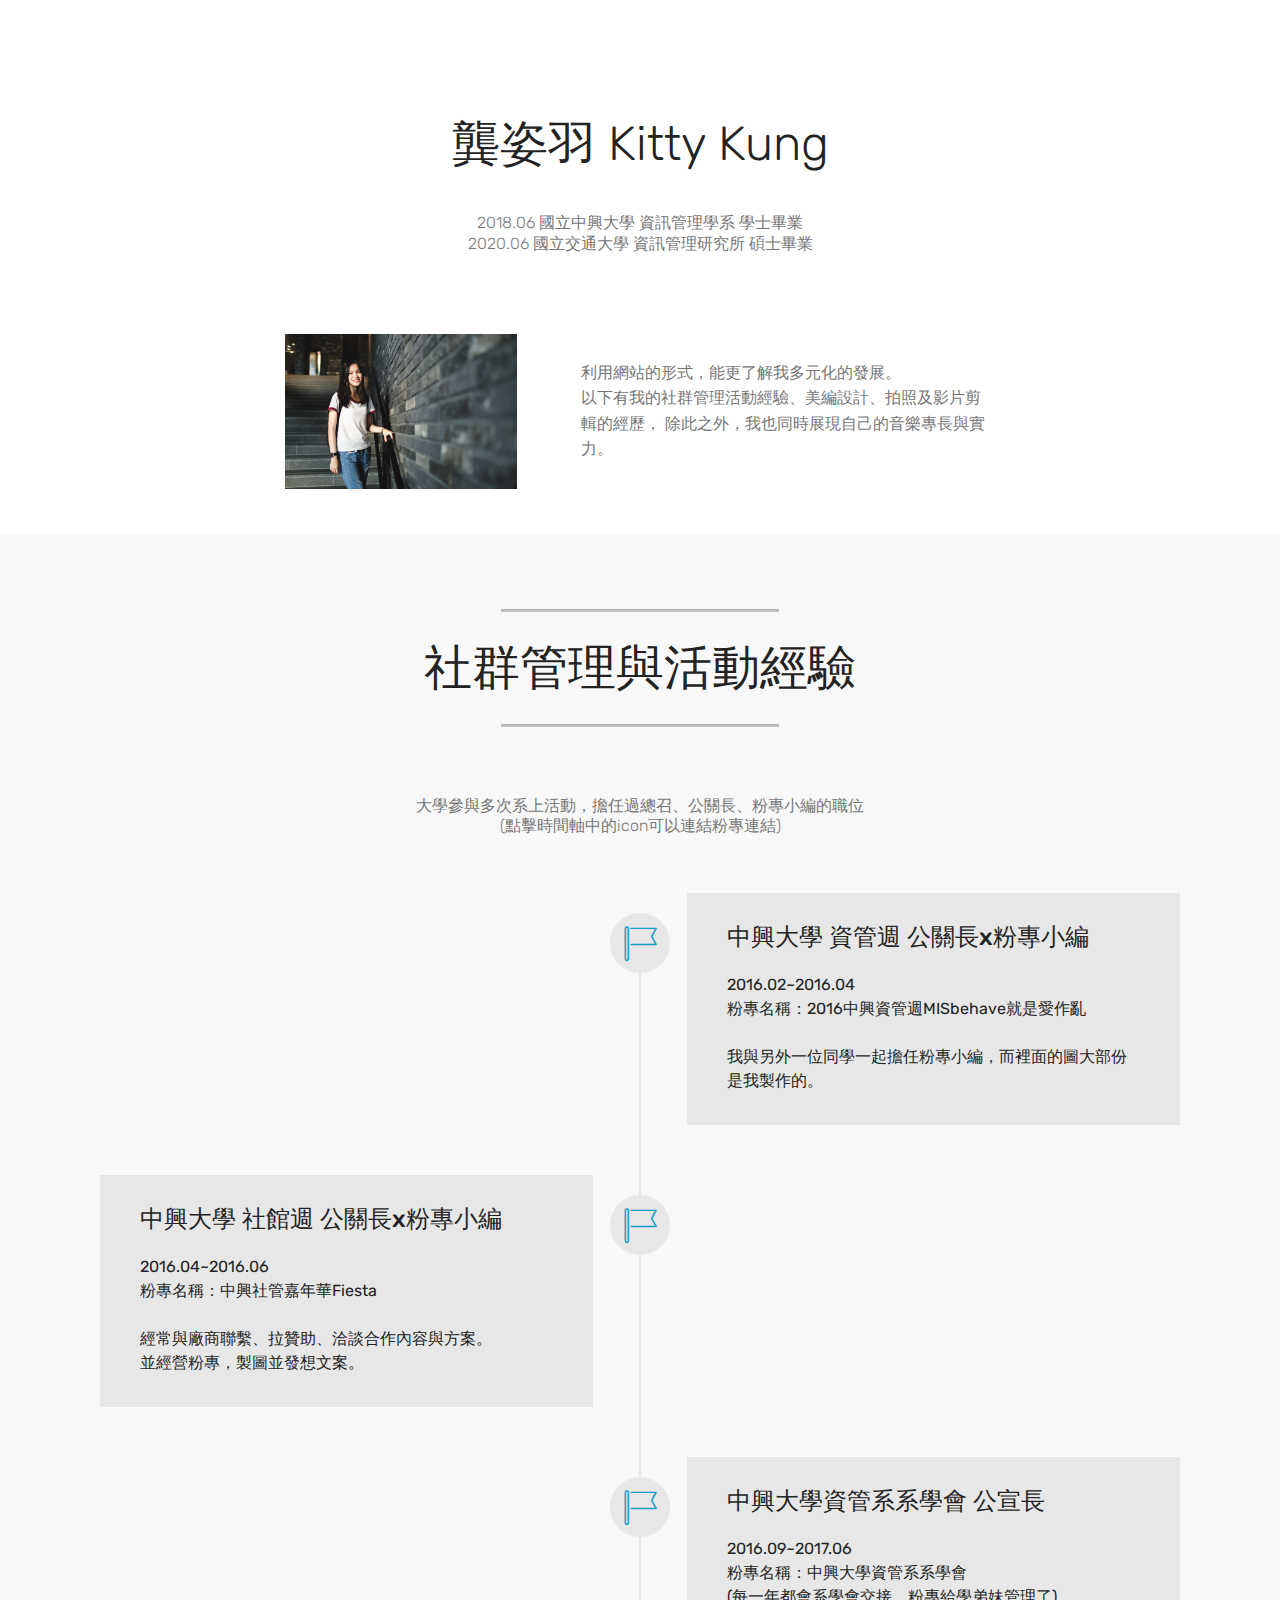
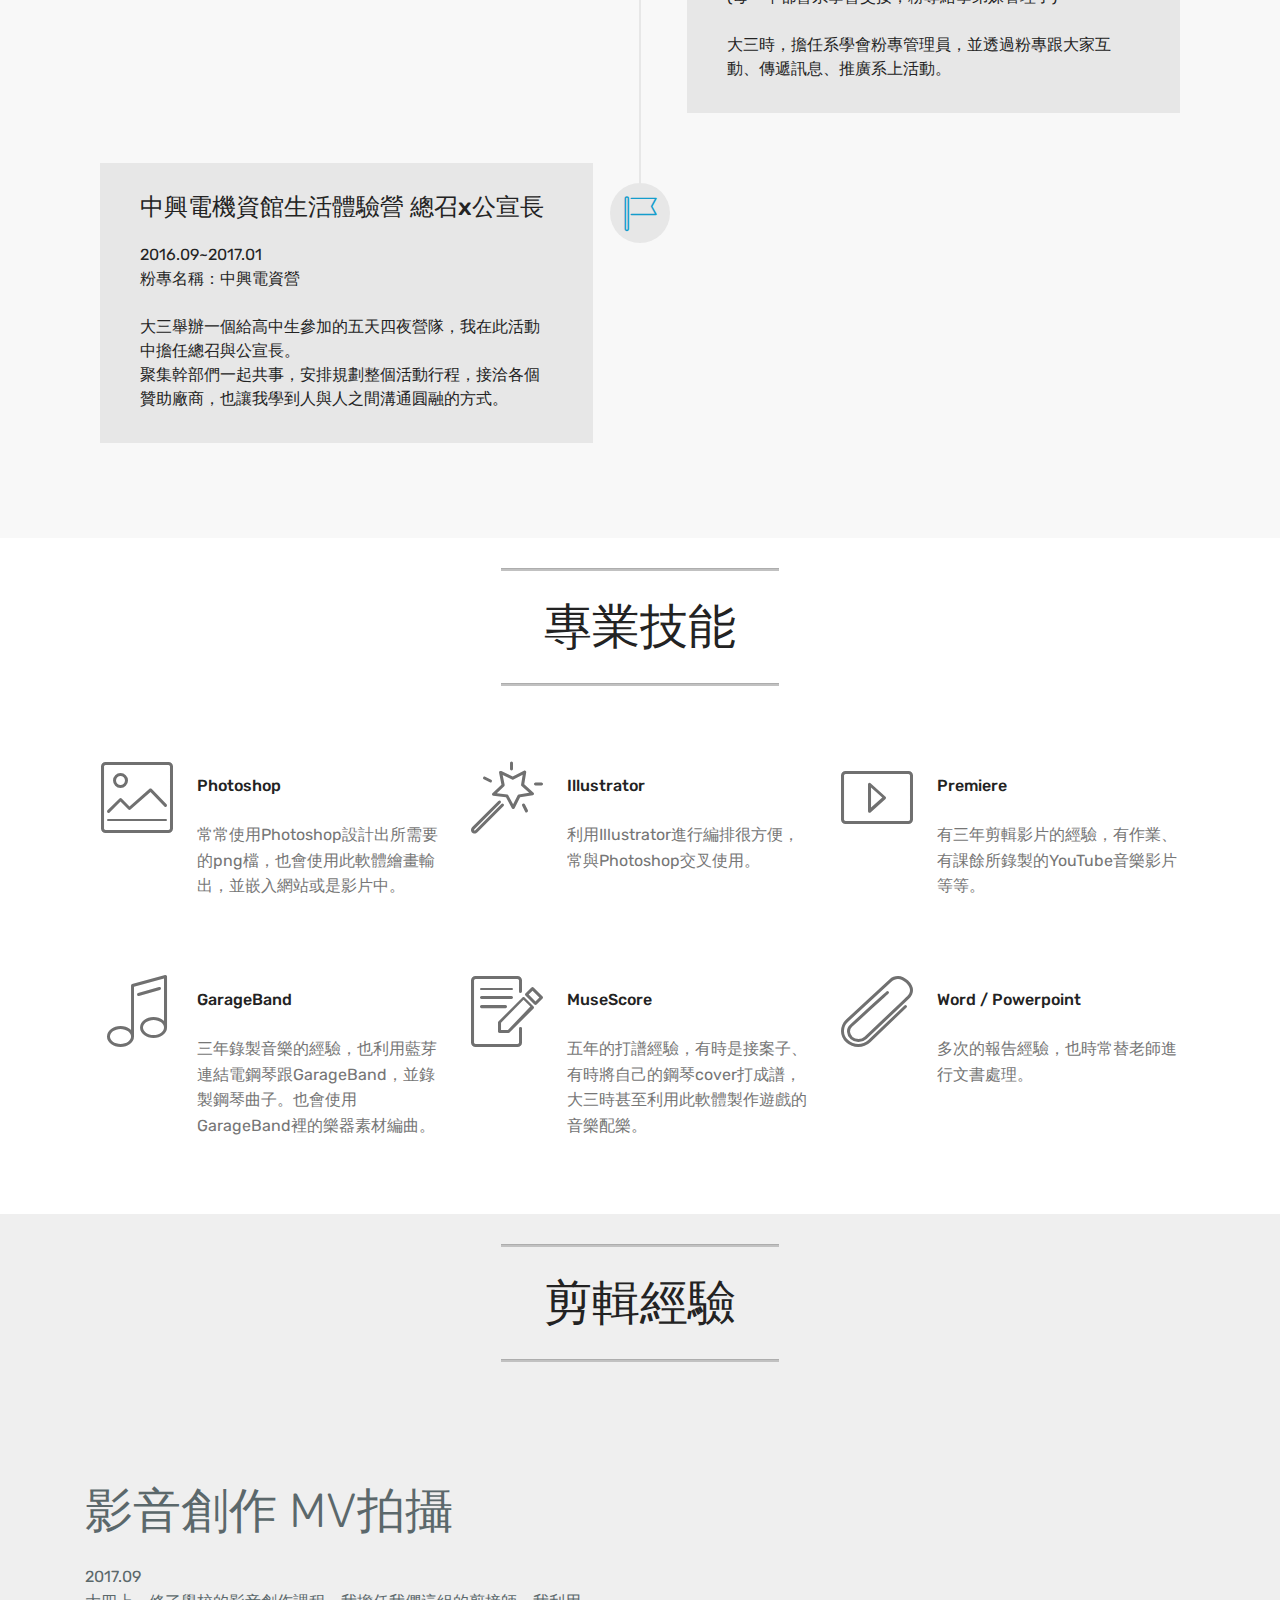
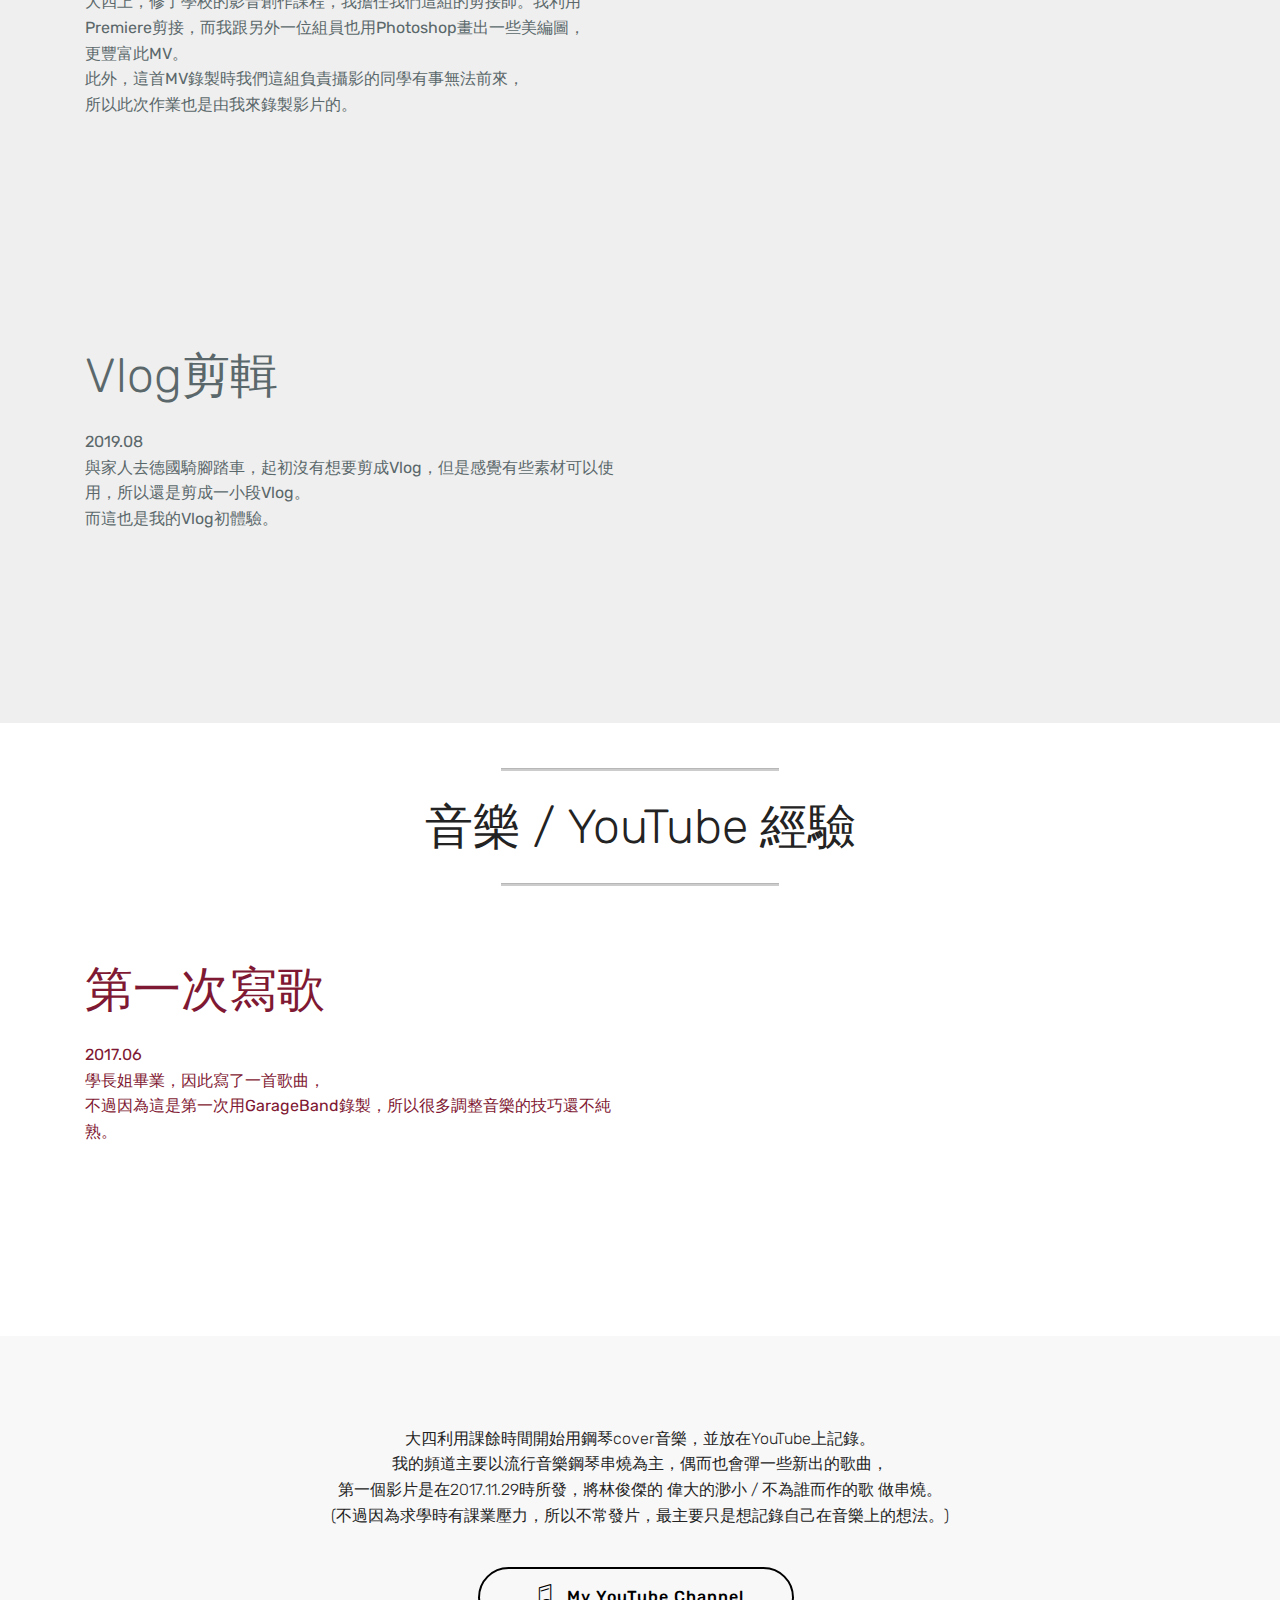
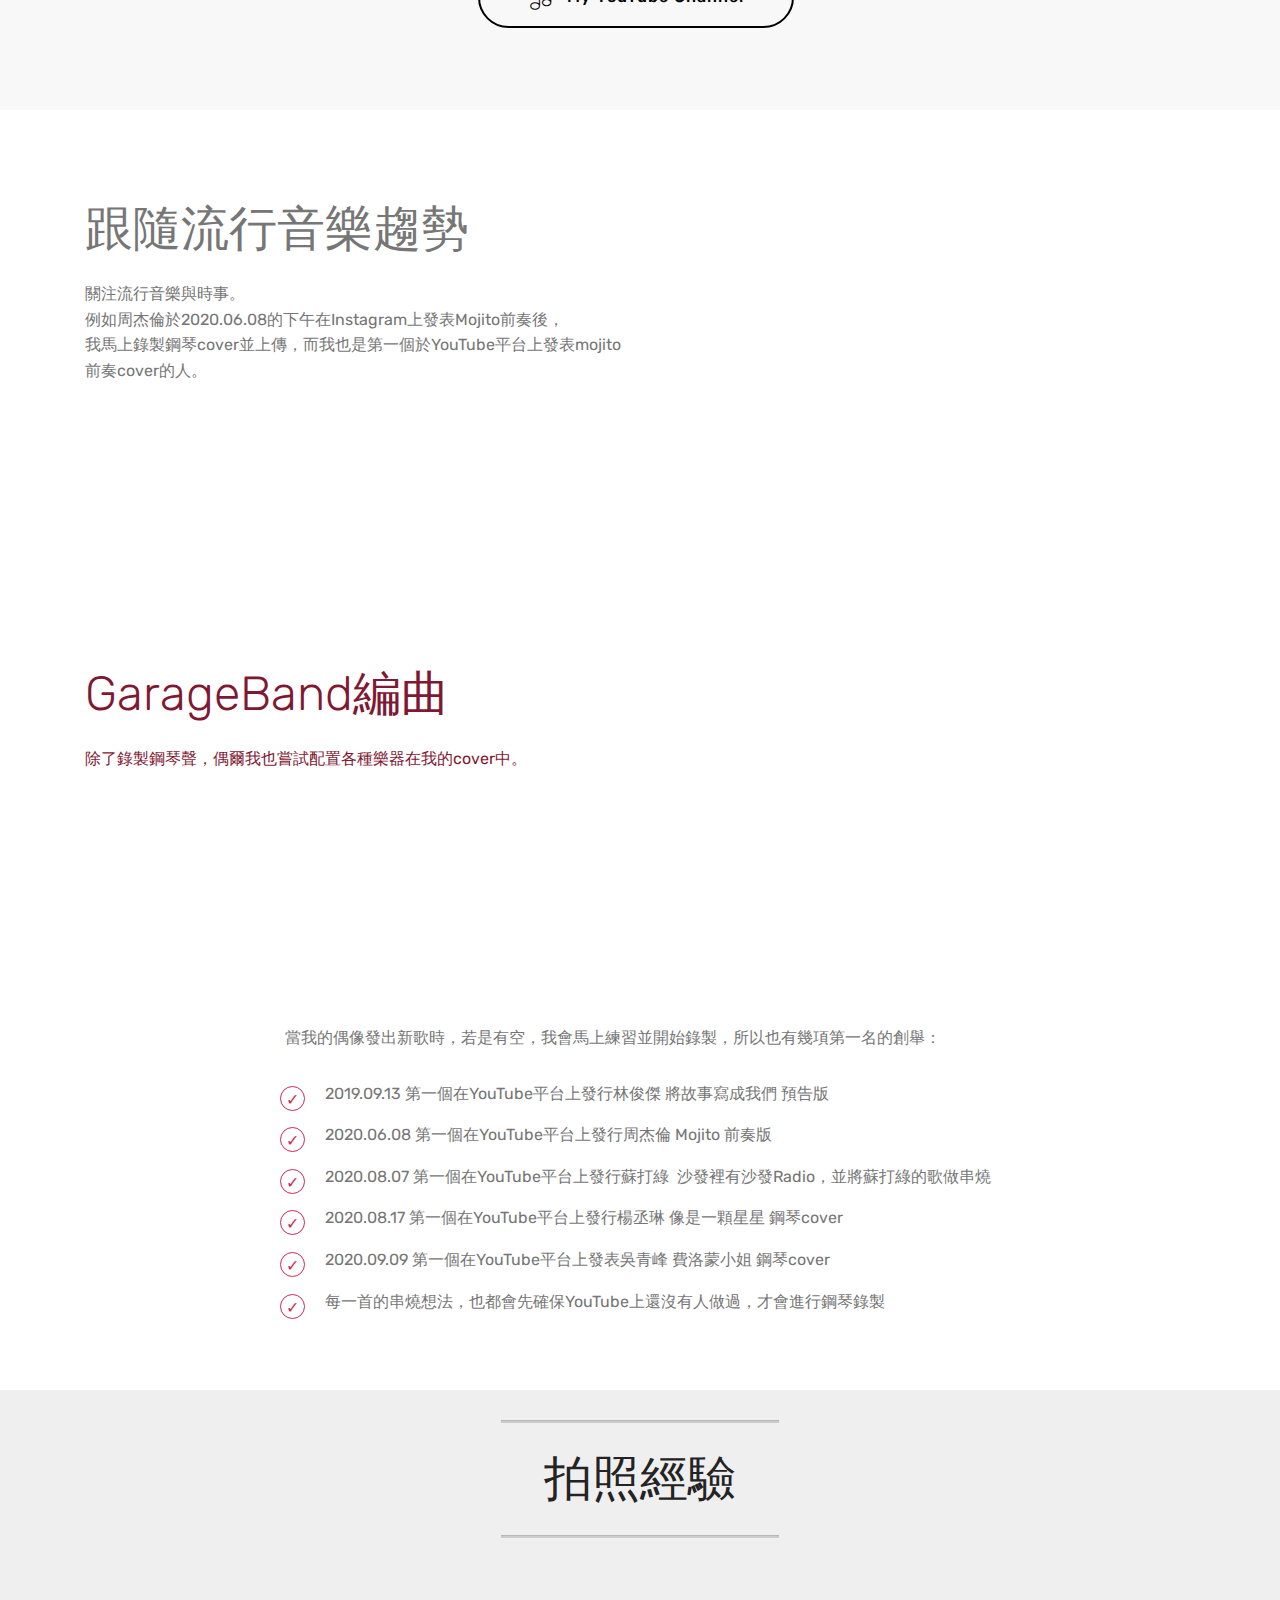
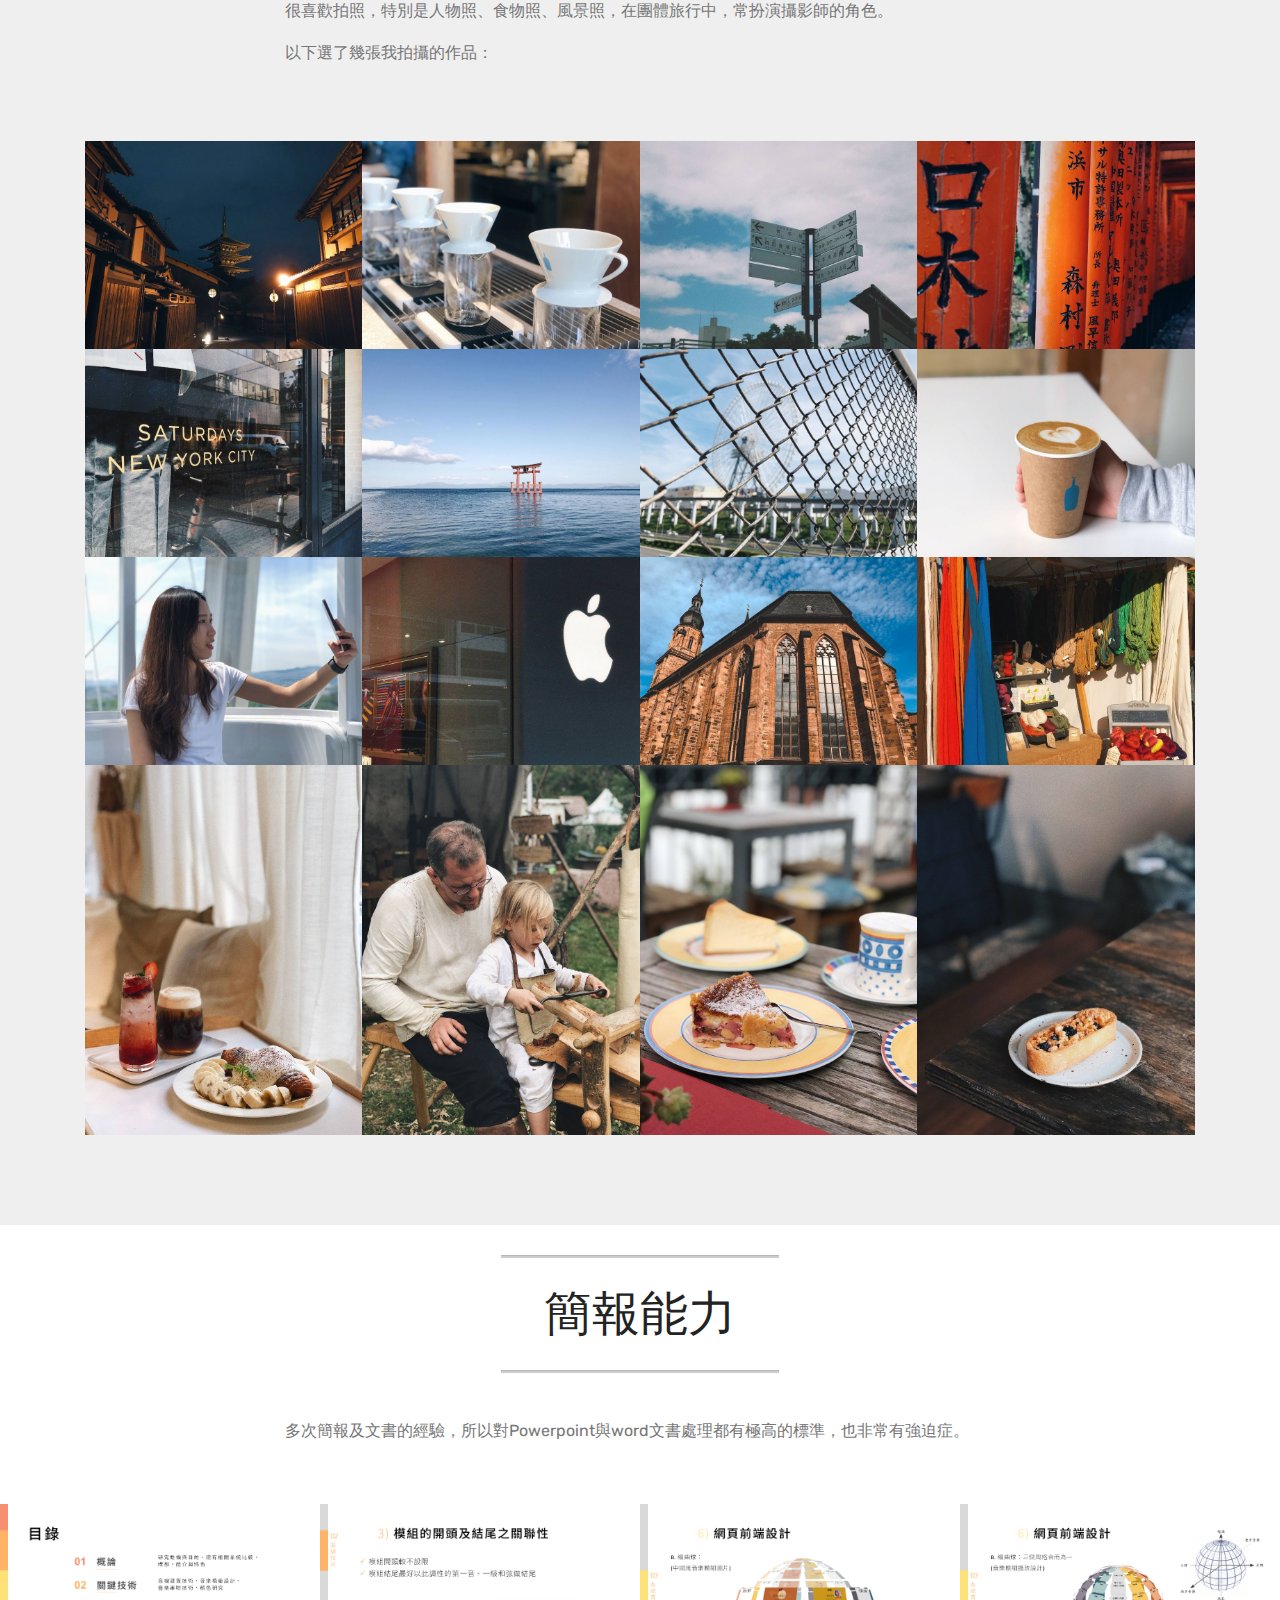
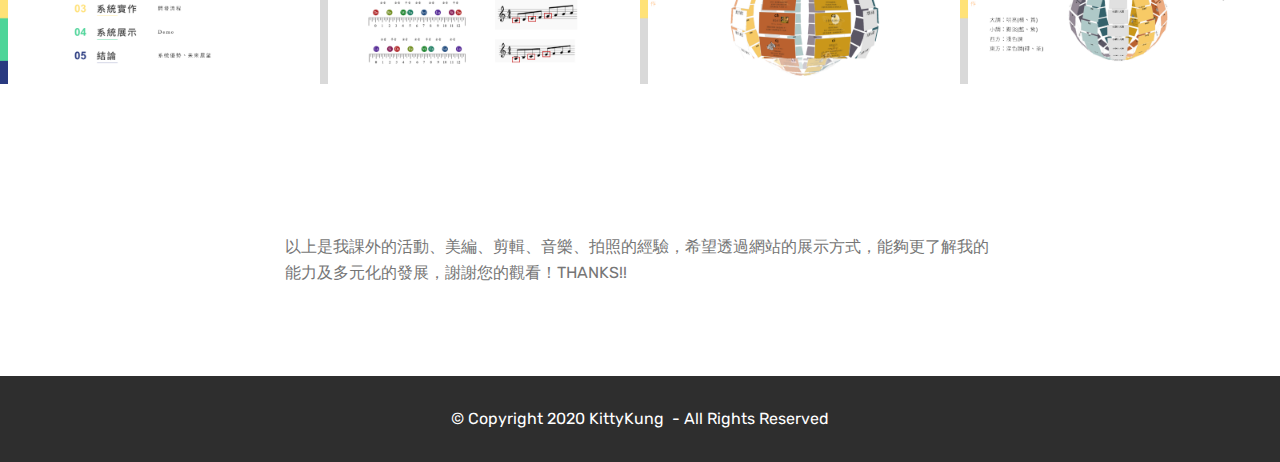
==== commit 5a7313af: "create github pages" ====
--- a/home.html
+++ b/home.html
@@ -22,7 +22,7 @@
   
 </head>
 <body>
-<section class="mbr-section content4 cid-s5xjWLoMxg" id="content4-29" data-rv-view="433">
+<section class="mbr-section content4 cid-s5xjWLoMxg" id="content4-29" data-rv-view="413">
 
     
 
@@ -37,7 +37,7 @@
     </div>
 </section>
 
-<section class="engine"><a href="https://mobirise.co/q">bootstrap slider</a></section><section class="mbr-section content6 cid-s5Vh7EJFkG" id="content6-31" data-rv-view="435">
+<section class="engine"><a href="https://mobirise.co/l">bootstrap themes</a></section><section class="mbr-section content6 cid-s5Vh7EJFkG" id="content6-31" data-rv-view="415">
     
      
     
@@ -62,7 +62,7 @@
     </div>
 </section>
 
-<section class="mbr-section article content9 cid-s5z6BdBSPs" id="content9-2d" data-rv-view="437">
+<section class="mbr-section article content9 cid-s5z6BdBSPs" id="content9-2d" data-rv-view="417">
     
      
 
@@ -75,7 +75,7 @@
         </div>
 </section>
 
-<section class="timeline2 cid-s5xXrjxGSr" id="timeline2-2e" data-rv-view="439">
+<section class="timeline2 cid-s5xXrjxGSr" id="timeline2-2e" data-rv-view="419">
 
     
 
@@ -93,7 +93,7 @@
                 </span>          
                 <div class="col-xs-12 col-md-6 align-left">
                     <div class="timeline-text-content">
-                        <h4 class="mbr-timeline-title pb-3 mbr-fonts-style display-5">中興大學 資管週 粉專小編</h4>
+                        <h4 class="mbr-timeline-title pb-3 mbr-fonts-style display-5">中興大學 資管週 公關長x粉專小編</h4>
                         <p class="mbr-timeline-text mbr-fonts-style display-7"></p><p>
                             2016.02~2016.04&nbsp;&nbsp;&nbsp;&nbsp;<br>粉專名稱：2016中興資管週MISbehave就是愛作亂</p><br><p>我與另外一位同學一起擔任粉專小編，而裡面的圖大部份是我製作的。</p><p></p>
                      </div>
@@ -107,7 +107,7 @@
                 <div class="col-xs-12 col-md-6 align-left ">
                     <div class="timeline-text-content">
                         <h4 class="mbr-timeline-title pb-3 mbr-fonts-style display-5">中興大學 社館週 公關長x粉專小編</h4>
-                        <p class="mbr-timeline-text mbr-fonts-style display-7">2016.04~2016.06<br>粉專名稱：中興社管嘉年華Fiesta<br><br>經常與廠商聯繫、拉贊助。<br>並經營粉專，製圖並發想文案。</p>
+                        <p class="mbr-timeline-text mbr-fonts-style display-7">2016.04~2016.06<br>粉專名稱：中興社管嘉年華Fiesta<br><br>經常與廠商聯繫、拉贊助、洽談合作內容與方案。<br>並經營粉專，製圖並發想文案。</p>
                     </div>
                 </div>
             </div> 
@@ -119,7 +119,7 @@
                 <div class="col-xs-12 col-md-6 align-left">
                     <div class="timeline-text-content">
                         <h4 class="mbr-timeline-title pb-3 mbr-fonts-style display-5">
-                            中興大學資管系系學會 工宣長</h4>      
+                            中興大學資管系系學會 公宣長</h4>      
                         <p class="mbr-timeline-text mbr-fonts-style display-7">
                             2016.09~2017.06<br>粉專名稱：中興大學資管系系學會<br>(每一年都會系學會交接，粉專給學弟妹管理了)<br><br>大三時，擔任系學會粉專管理員，並透過粉專跟大家互動、傳遞訊息、推廣系上活動。</p>
                     </div>
@@ -133,9 +133,9 @@
                 <div class="col-xs-12 col-md-6 align-left ">
                     <div class="timeline-text-content">
                         <h4 class="mbr-timeline-title pb-3 mbr-fonts-style display-5">
-                            中興電機資館生活體驗營 總召x工宣長</h4>
+                            中興電機資館生活體驗營 總召x公宣長</h4>
                         <p class="mbr-timeline-text mbr-fonts-style display-7">
-                            2016.09~2017.01<br>粉專名稱：中興電資營<br><br>大三舉辦一個給高中生參加的五天四夜營隊，我在此活動中擔任總召與工宣長。<br>聚集幹部們一起共事，安排規劃整個活動行程，也接洽各個贊助廠商，也讓我學到人與人之間溝通圓融的方式。</p>
+                            2016.09~2017.01<br>粉專名稱：中興電資營<br><br>大三舉辦一個給高中生參加的五天四夜營隊，我在此活動中擔任總召與公宣長。<br>聚集幹部們一起共事，安排規劃整個活動行程，接洽各個贊助廠商，也讓我學到人與人之間溝通圓融的方式。</p>
                     </div>
                 </div>
             </div>
@@ -159,7 +159,7 @@
     </div>
 </section>
 
-<section class="mbr-section article content9 cid-s5z75tGmAY" id="content9-2h" data-rv-view="442">
+<section class="mbr-section article content9 cid-s5z75tGmAY" id="content9-2h" data-rv-view="422">
     
      
 
@@ -173,7 +173,7 @@
         </div>
 </section>
 
-<section class="features7 cid-s5z82IkLG8" id="features7-2i" data-rv-view="444">
+<section class="features7 cid-s5z82IkLG8" id="features7-2i" data-rv-view="424">
     
     
 
@@ -221,7 +221,7 @@
     </div>
 </section>
 
-<section class="features7 cid-s5z8rDTSE6" id="features7-2j" data-rv-view="447">
+<section class="features7 cid-s5z8rDTSE6" id="features7-2j" data-rv-view="427">
     
     
 
@@ -269,7 +269,7 @@
     </div>
 </section>
 
-<section class="mbr-section article content9 cid-s5z76DFwrB" id="content9-2k" data-rv-view="450">
+<section class="mbr-section article content9 cid-s5z76DFwrB" id="content9-2k" data-rv-view="430">
     
      
 
@@ -282,7 +282,7 @@
         </div>
 </section>
 
-<section class="header7 cid-s5y8n3cJpu" id="header7-2l" data-rv-view="452">
+<section class="header7 cid-s5y8n3cJpu" id="header7-2l" data-rv-view="432">
 
     
 
@@ -306,7 +306,7 @@
     </div>
 </section>
 
-<section class="header7 cid-s5yf8N2TPh" id="header7-2m" data-rv-view="455">
+<section class="header7 cid-s5yf8N2TPh" id="header7-2m" data-rv-view="435">
 
     
 
@@ -329,7 +329,7 @@
     </div>
 </section>
 
-<section class="mbr-section article content9 cid-s5DZiiYHvo" id="content9-2n" data-rv-view="458">
+<section class="mbr-section article content9 cid-s5DZiiYHvo" id="content9-2n" data-rv-view="438">
     
      
 
@@ -343,7 +343,7 @@
         </div>
 </section>
 
-<section class="header7 cid-s5xmsho2UR" id="header7-2o" data-rv-view="460">
+<section class="header7 cid-s5xmsho2UR" id="header7-2o" data-rv-view="440">
 
     
 
@@ -356,7 +356,7 @@
                 <h1 class="mbr-section-title mbr-white pb-3 mbr-fonts-style display-2">
                     第一次寫歌</h1>
                 <div class="mbr-section-text mbr-white pb-3">
-                    <p class="mbr-text mbr-fonts-style display-7">2017.06<br>學長姐畢業，因此寫了一首歌曲，<br>因為那時買了Roland電鋼琴，因此第一次用Roland與GarageBand連接，<br>不過因為這是第一次用GarageBand錄製，所以很多調整技巧還不純熟。</p>
+                    <p class="mbr-text mbr-fonts-style display-7">2017.06<br>學長姐畢業，因此寫了一首歌曲，<br>不過因為這是第一次用GarageBand錄製，所以很多調整音樂的技巧還不純熟。</p>
                 </div>
                 
             </div>
@@ -367,7 +367,7 @@
     </div>
 </section>
 
-<section class="header1 cid-s5E2Ay78iP mbr-parallax-background" id="header1-2p" data-rv-view="463">
+<section class="header1 cid-s5E2Ay78iP mbr-parallax-background" id="header1-2p" data-rv-view="443">
 
     
 
@@ -378,7 +378,7 @@
         <div class="media-container-column mbr-white col-md-10 offset-md-1">
             
             
-            <p class="mbr-text align-center pb-3 mbr-fonts-style display-4">因為有了Roland電鋼琴，因此開始練習用它來錄製鋼琴，並放在YouTube上記錄。<br>我的頻道主要以流行音樂鋼琴串燒為主，偶而也會彈一些新出的歌曲，<br>第一個影片是在2017.11.29時所發，將林俊傑的&nbsp;偉大的渺小 / 不為誰而作的歌 做串燒。<br>(不過因為求學時有課業壓力，所以不常發片，最主要只是想記錄自己在音樂上的想法。)</p>
+            <p class="mbr-text align-center pb-3 mbr-fonts-style display-4">大四利用課餘時間開始用鋼琴cover音樂，並放在YouTube上記錄。<br>我的頻道主要以流行音樂鋼琴串燒為主，偶而也會彈一些新出的歌曲，<br>第一個影片是在2017.11.29時所發，將林俊傑的&nbsp;偉大的渺小 / 不為誰而作的歌 做串燒。<br>(不過因為求學時有課業壓力，所以不常發片，最主要只是想記錄自己在音樂上的想法。)</p>
             <div class="mbr-section-btn align-center"><a class="btn btn-md btn-black-outline display-4" href="https://www.youtube.com/channel/UCYTpwO7OE_8j2fZVAbV_GYw" target="_blank"><span class="mbri-music mbr-iconfont mbr-iconfont-btn"></span>
                     
                     My YouTube Channel</a></div>
@@ -387,7 +387,7 @@
 
 </section>
 
-<section class="header7 cid-s85KcAt7HT" id="header7-37" data-rv-view="466">
+<section class="header7 cid-s85KcAt7HT" id="header7-37" data-rv-view="446">
 
     
 
@@ -400,7 +400,7 @@
                 <h1 class="mbr-section-title mbr-white pb-3 mbr-fonts-style display-2">
                     跟隨流行音樂趨勢</h1>
                 <div class="mbr-section-text mbr-white pb-3">
-                    <p class="mbr-text mbr-fonts-style display-7">關注流行音樂與時事。<br>例如周杰倫於2020.06.08的下午在instagram上發表Mojito前奏後，<br>我馬上錄製鋼琴cover並上傳，而我也是第一個於Youtube平台上發表mojito前奏cover的人。</p>
+                    <p class="mbr-text mbr-fonts-style display-7">關注流行音樂與時事。<br>例如周杰倫於2020.06.08的下午在Instagram上發表Mojito前奏後，<br>我馬上錄製鋼琴cover並上傳，而我也是第一個於YouTube平台上發表mojito前奏cover的人。</p>
                 </div>
                 
             </div>
@@ -411,7 +411,7 @@
     </div>
 </section>
 
-<section class="header7 cid-s5E1KdrBBn" id="header7-2q" data-rv-view="469">
+<section class="header7 cid-s5E1KdrBBn" id="header7-2q" data-rv-view="449">
 
     
 
@@ -435,7 +435,7 @@
     </div>
 </section>
 
-<section class="mbr-section article content1 cid-s5E989jEX7" id="content1-2r" data-rv-view="472">
+<section class="mbr-section article content1 cid-s5E989jEX7" id="content1-2r" data-rv-view="452">
     
      
 
@@ -446,7 +446,7 @@
     </div>
 </section>
 
-<section class="mbr-section article content12 cid-s5E7KJeiFj" id="content12-2s" data-rv-view="473">
+<section class="mbr-section article content12 cid-s5E7KJeiFj" id="content12-2s" data-rv-view="453">
      
 
     <div class="container">
@@ -461,7 +461,7 @@
     </div>
 </section>
 
-<section class="mbr-section article content9 cid-s5E9OhfHET" id="content9-2t" data-rv-view="474">
+<section class="mbr-section article content9 cid-s5E9OhfHET" id="content9-2t" data-rv-view="454">
     
      
 
@@ -475,7 +475,7 @@
         </div>
 </section>
 
-<section class="mbr-section article content1 cid-s5Ea81cBMP" id="content1-2u" data-rv-view="476">
+<section class="mbr-section article content1 cid-s5Ea81cBMP" id="content1-2u" data-rv-view="456">
     
      
 
@@ -486,7 +486,7 @@
     </div>
 </section>
 
-<section class="mbr-gallery mbr-slider-carousel cid-s5Ea3NyNKW" id="gallery1-2v" data-rv-view="477">
+<section class="mbr-gallery mbr-slider-carousel cid-s5Ea3NyNKW" id="gallery1-2v" data-rv-view="457">
 
     
 
@@ -496,7 +496,7 @@
 
 </section>
 
-<section class="mbr-section article content9 cid-s7EesohQ6Z" id="content9-32" data-rv-view="544">
+<section class="mbr-section article content9 cid-s7EesohQ6Z" id="content9-32" data-rv-view="524">
     
      
 
@@ -510,7 +510,7 @@
         </div>
 </section>
 
-<section class="mbr-section article content1 cid-s7EfXZzLbg" id="content1-34" data-rv-view="546">
+<section class="mbr-section article content1 cid-s7EfXZzLbg" id="content1-34" data-rv-view="526">
     
      
 
@@ -521,7 +521,7 @@
     </div>
 </section>
 
-<section class="mbr-gallery mbr-slider-carousel cid-s7EeLPNwPi" id="gallery3-33" data-rv-view="547">
+<section class="mbr-gallery mbr-slider-carousel cid-s7EeLPNwPi" id="gallery3-33" data-rv-view="527">
 
     
 
@@ -531,7 +531,7 @@
 
 </section>
 
-<section class="mbr-section article content1 cid-s5V8l9H8Cn" id="content1-30" data-rv-view="566">
+<section class="mbr-section article content1 cid-s5V8l9H8Cn" id="content1-30" data-rv-view="546">
     
      
 
@@ -542,7 +542,7 @@
     </div>
 </section>
 
-<section once="" class="cid-s5Iw17tIr1" id="footer6-2y" data-rv-view="567">
+<section once="" class="cid-s5Iw17tIr1" id="footer6-2y" data-rv-view="547">
 
     
 
--- a/assets/mobirise/css/mbr-additional.css
+++ b/assets/mobirise/css/mbr-additional.css
@@ -1770,8 +1770,8 @@
   text-align: left;
 }
 .cid-s5DZiiYHvo {
-  padding-top: 30px;
-  padding-bottom: 30px;
+  padding-top: 45px;
+  padding-bottom: 15px;
   background-color: #ffffff;
 }
 .cid-s5DZiiYHvo .line {
@@ -1793,7 +1793,7 @@
   }
 }
 .cid-s5xmsho2UR {
-  padding-top: 90px;
+  padding-top: 60px;
   padding-bottom: 90px;
   background: linear-gradient(45deg, #ffffff, #ffffff);
 }
@@ -1950,7 +1950,7 @@
   color: #767676;
 }
 .cid-s5Ea3NyNKW {
-  padding-top: 90px;
+  padding-top: 45px;
   padding-bottom: 90px;
   background-color: #efefef;
 }
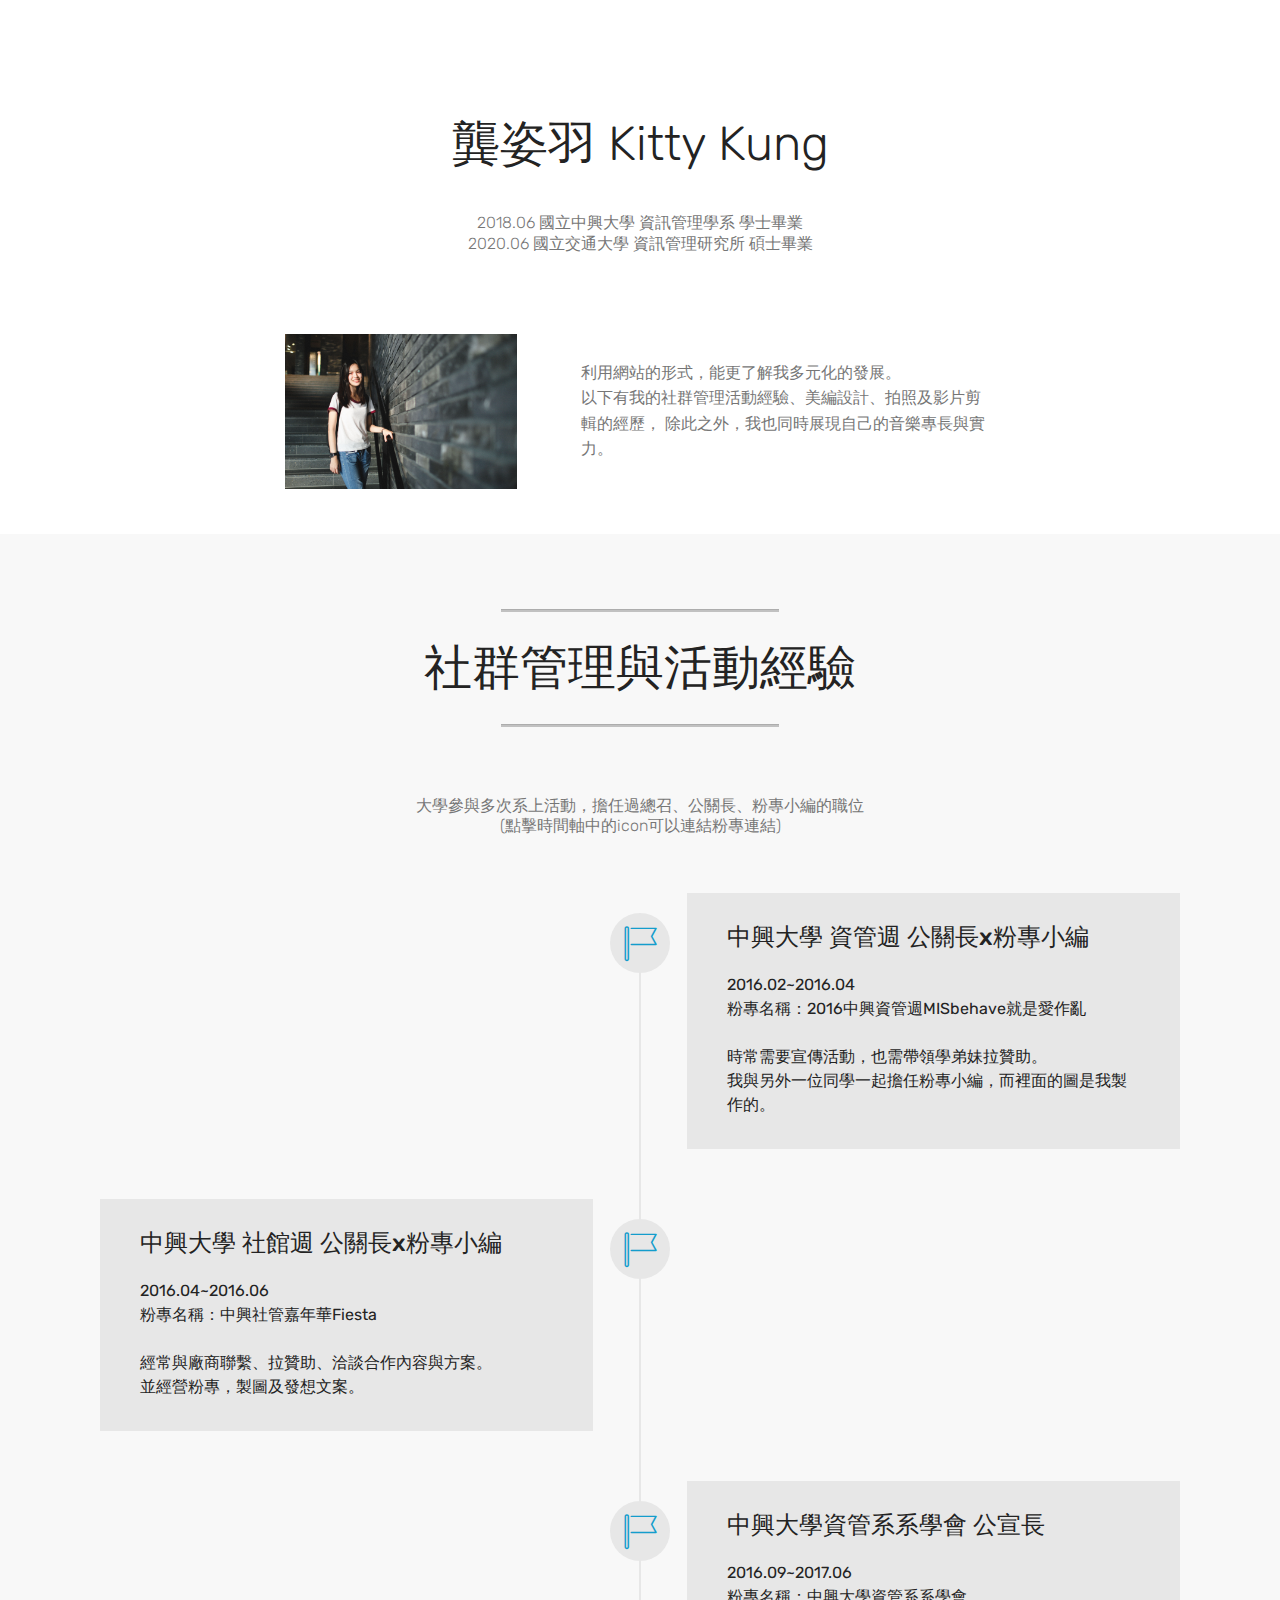
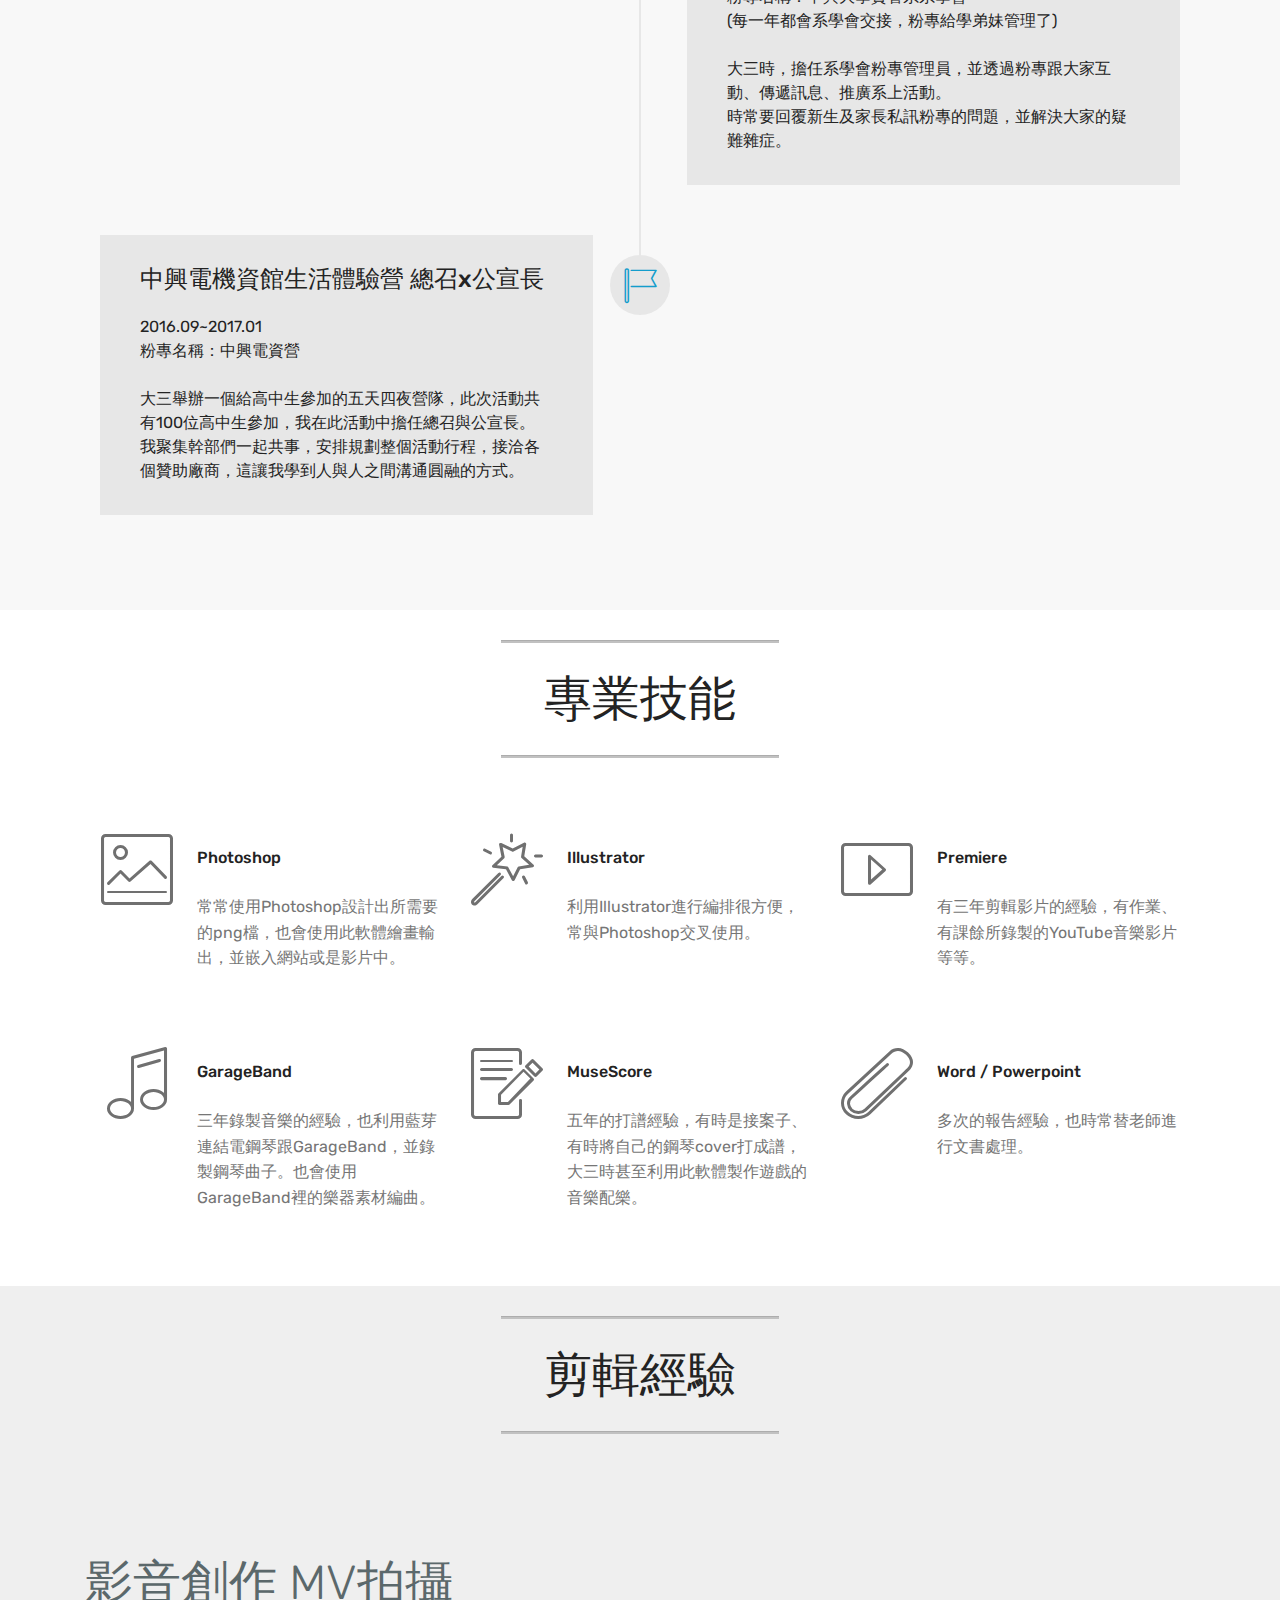
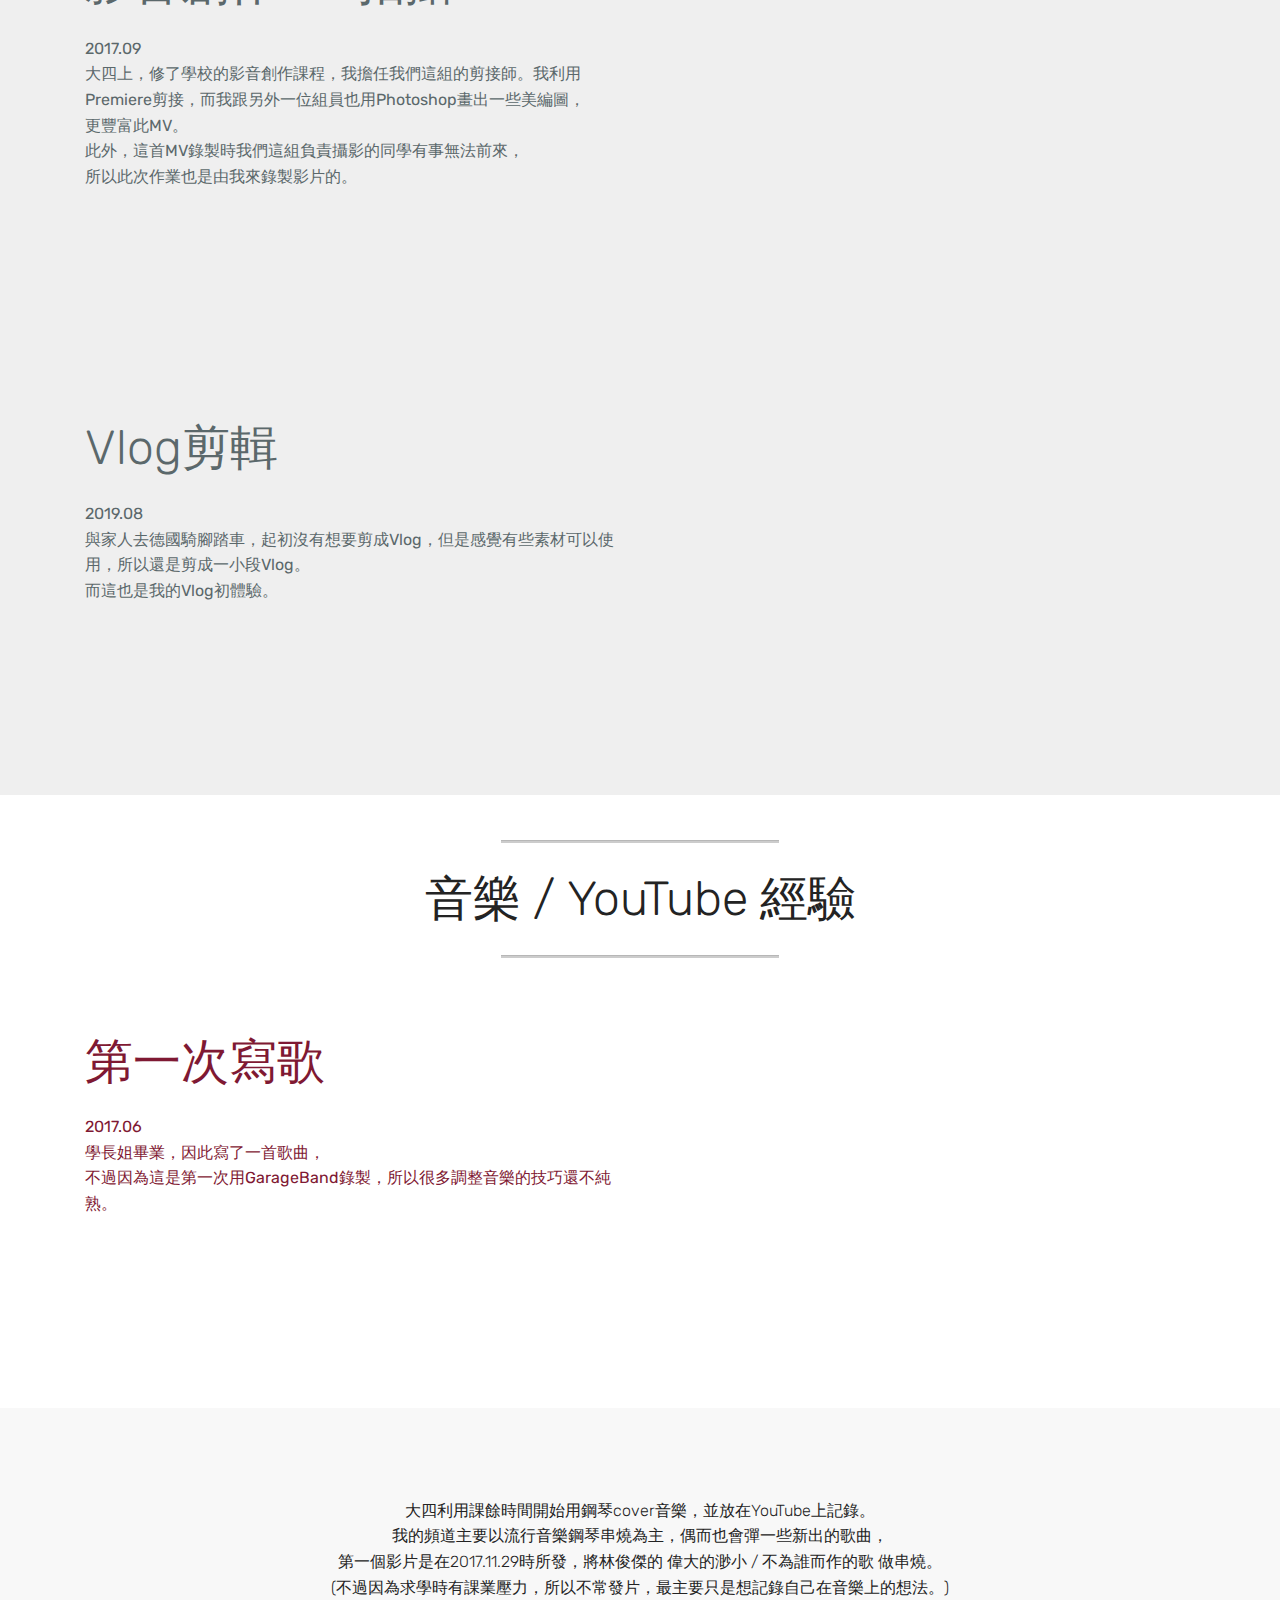
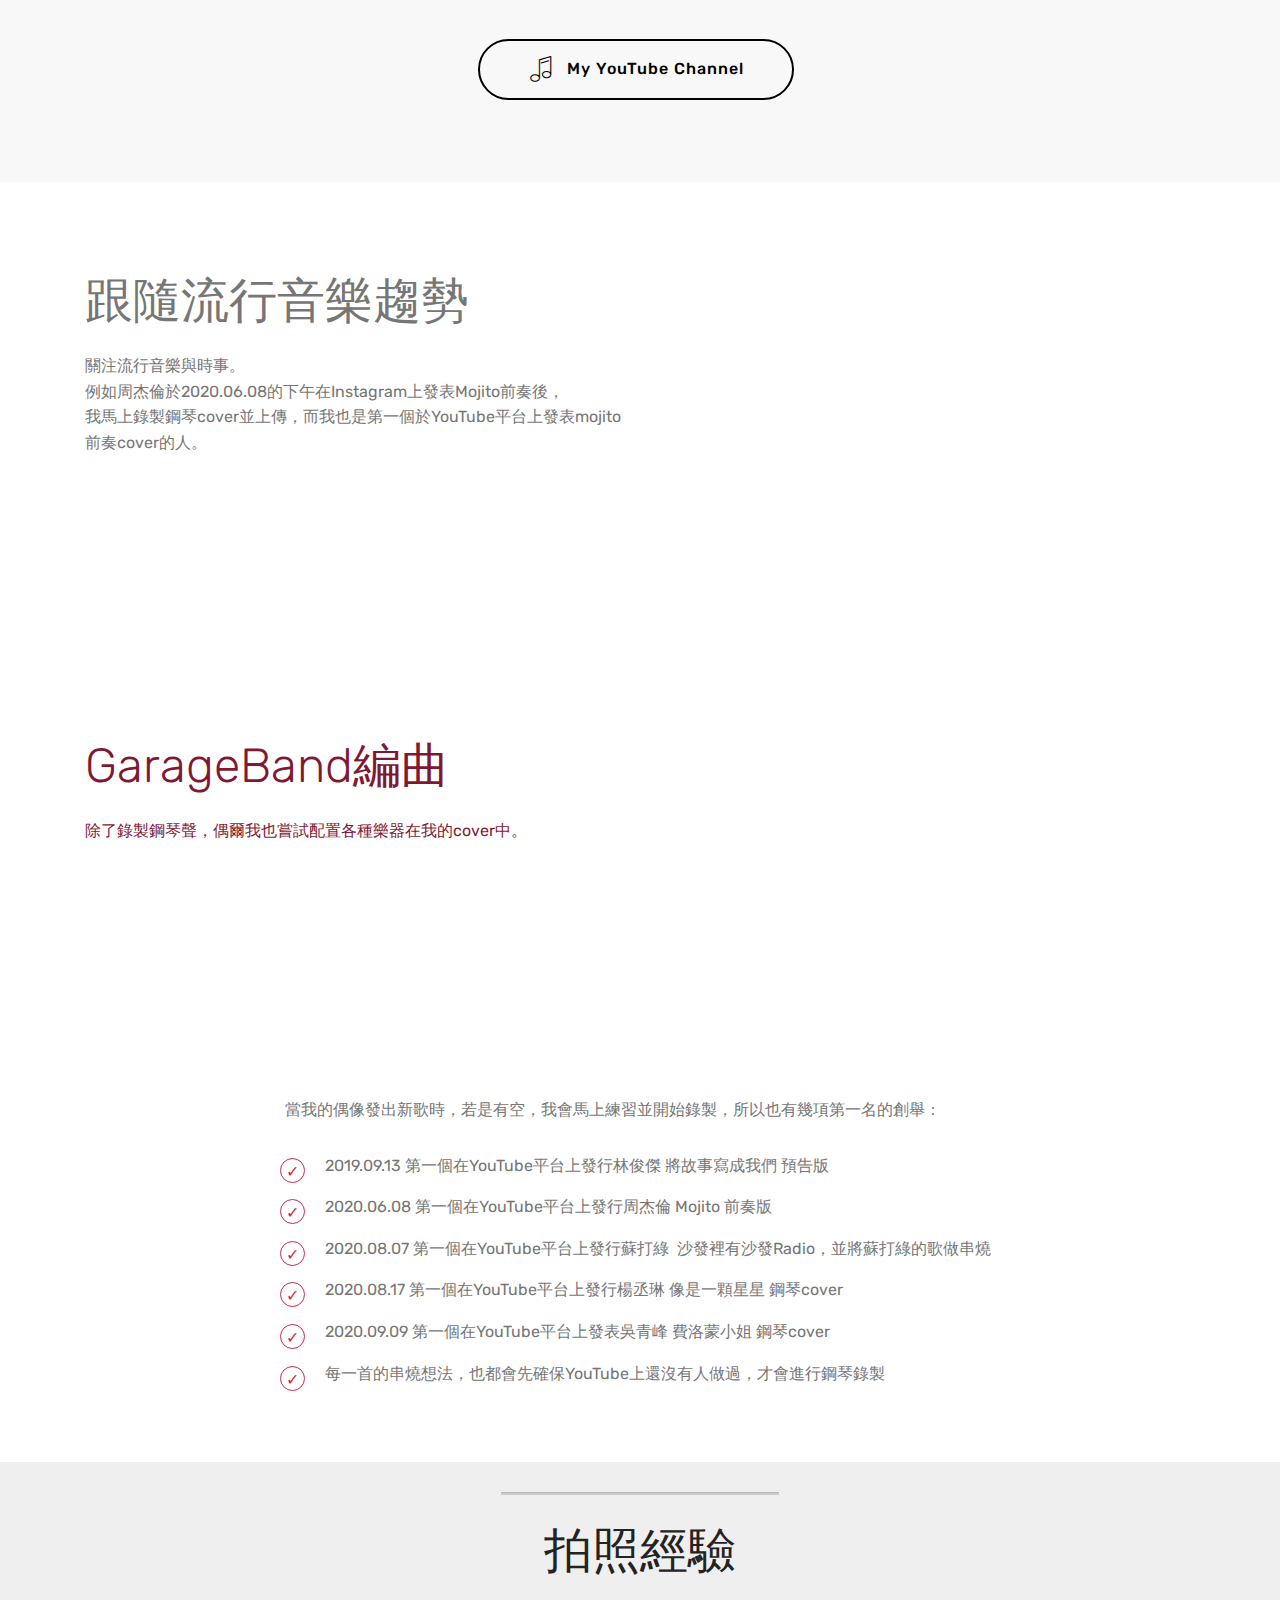
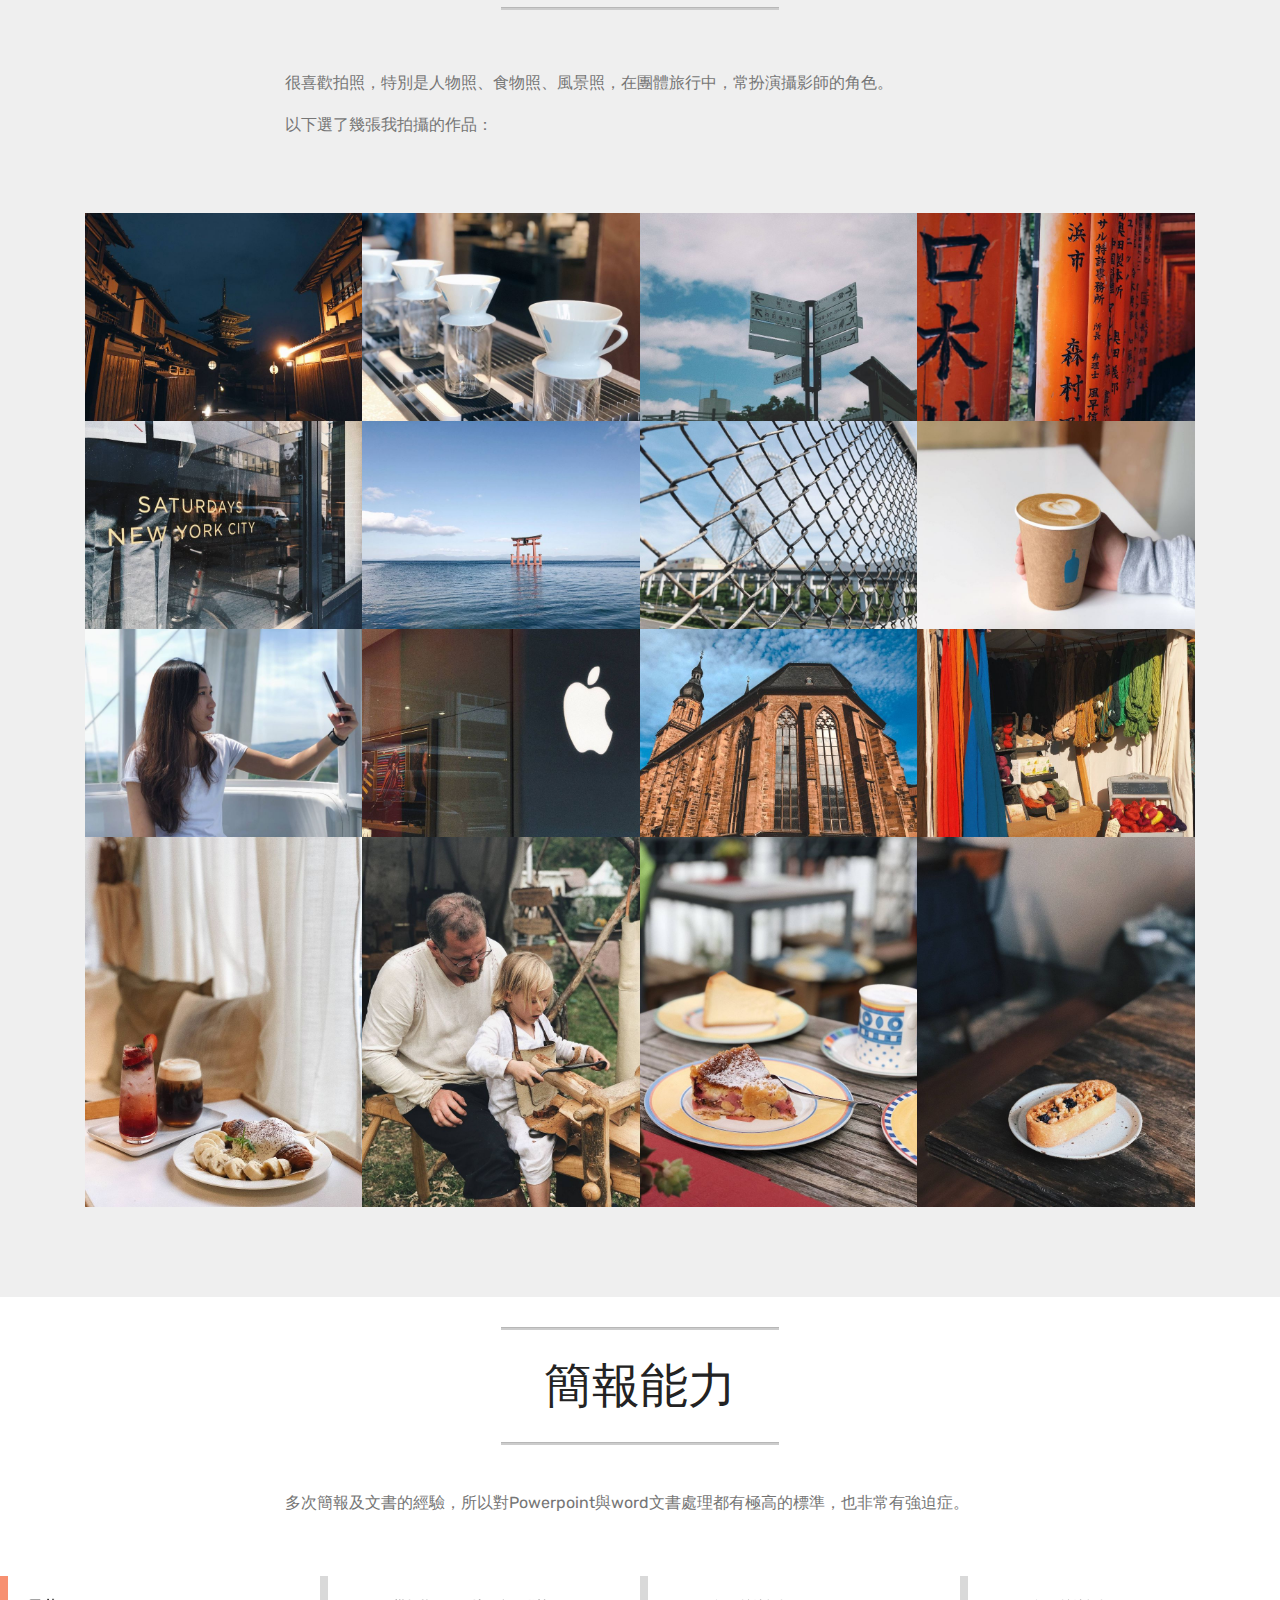
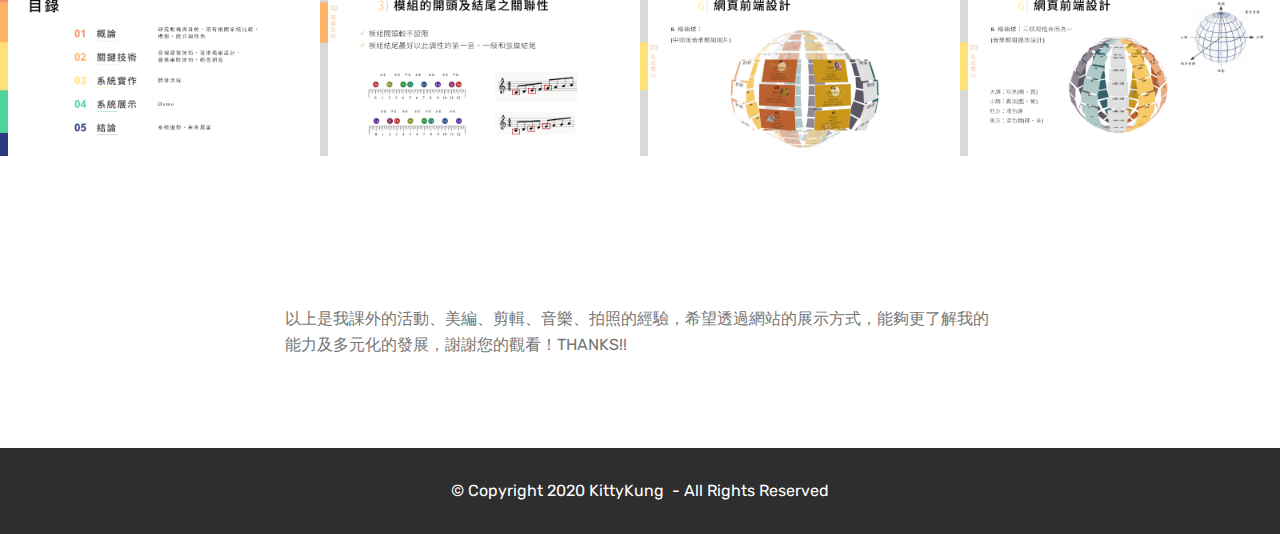
==== commit 3e923cfc: "create github pages" ====
--- a/home.html
+++ b/home.html
@@ -22,7 +22,7 @@
   
 </head>
 <body>
-<section class="mbr-section content4 cid-s5xjWLoMxg" id="content4-29" data-rv-view="413">
+<section class="mbr-section content4 cid-s5xjWLoMxg" id="content4-29" data-rv-view="688">
 
     
 
@@ -37,7 +37,7 @@
     </div>
 </section>
 
-<section class="engine"><a href="https://mobirise.co/l">bootstrap themes</a></section><section class="mbr-section content6 cid-s5Vh7EJFkG" id="content6-31" data-rv-view="415">
+<section class="engine"><a href="https://mobirise.co/l">free bootstrap themes</a></section><section class="mbr-section content6 cid-s5Vh7EJFkG" id="content6-31" data-rv-view="690">
     
      
     
@@ -62,7 +62,7 @@
     </div>
 </section>
 
-<section class="mbr-section article content9 cid-s5z6BdBSPs" id="content9-2d" data-rv-view="417">
+<section class="mbr-section article content9 cid-s5z6BdBSPs" id="content9-2d" data-rv-view="692">
     
      
 
@@ -75,7 +75,7 @@
         </div>
 </section>
 
-<section class="timeline2 cid-s5xXrjxGSr" id="timeline2-2e" data-rv-view="419">
+<section class="timeline2 cid-s5xXrjxGSr" id="timeline2-2e" data-rv-view="694">
 
     
 
@@ -95,7 +95,7 @@
                     <div class="timeline-text-content">
                         <h4 class="mbr-timeline-title pb-3 mbr-fonts-style display-5">中興大學 資管週 公關長x粉專小編</h4>
                         <p class="mbr-timeline-text mbr-fonts-style display-7"></p><p>
-                            2016.02~2016.04&nbsp;&nbsp;&nbsp;&nbsp;<br>粉專名稱：2016中興資管週MISbehave就是愛作亂</p><br><p>我與另外一位同學一起擔任粉專小編，而裡面的圖大部份是我製作的。</p><p></p>
+                            2016.02~2016.04&nbsp;&nbsp;&nbsp;&nbsp;<br>粉專名稱：2016中興資管週MISbehave就是愛作亂</p><br><p>時常需要宣傳活動，也需帶領學弟妹拉贊助。<br>我與另外一位同學一起擔任粉專小編，而裡面的圖是我製作的。</p><p></p>
                      </div>
                 </div>
             </div>
@@ -107,7 +107,7 @@
                 <div class="col-xs-12 col-md-6 align-left ">
                     <div class="timeline-text-content">
                         <h4 class="mbr-timeline-title pb-3 mbr-fonts-style display-5">中興大學 社館週 公關長x粉專小編</h4>
-                        <p class="mbr-timeline-text mbr-fonts-style display-7">2016.04~2016.06<br>粉專名稱：中興社管嘉年華Fiesta<br><br>經常與廠商聯繫、拉贊助、洽談合作內容與方案。<br>並經營粉專，製圖並發想文案。</p>
+                        <p class="mbr-timeline-text mbr-fonts-style display-7"></p><p>2016.04~2016.06<br>粉專名稱：中興社管嘉年華Fiesta<br><br>經常與廠商聯繫、拉贊助、洽談合作內容與方案。&nbsp; &nbsp;<br>並經營粉專，製圖及發想文案。</p><p></p>
                     </div>
                 </div>
             </div> 
@@ -121,7 +121,7 @@
                         <h4 class="mbr-timeline-title pb-3 mbr-fonts-style display-5">
                             中興大學資管系系學會 公宣長</h4>      
                         <p class="mbr-timeline-text mbr-fonts-style display-7">
-                            2016.09~2017.06<br>粉專名稱：中興大學資管系系學會<br>(每一年都會系學會交接，粉專給學弟妹管理了)<br><br>大三時，擔任系學會粉專管理員，並透過粉專跟大家互動、傳遞訊息、推廣系上活動。</p>
+                            2016.09~2017.06<br>粉專名稱：中興大學資管系系學會<br>(每一年都會系學會交接，粉專給學弟妹管理了)<br><br>大三時，擔任系學會粉專管理員，並透過粉專跟大家互動、傳遞訊息、推廣系上活動。<br>時常要回覆新生及家長私訊粉專的問題，並解決大家的疑難雜症。<br></p>
                     </div>
                 </div>
             </div>
@@ -135,7 +135,7 @@
                         <h4 class="mbr-timeline-title pb-3 mbr-fonts-style display-5">
                             中興電機資館生活體驗營 總召x公宣長</h4>
                         <p class="mbr-timeline-text mbr-fonts-style display-7">
-                            2016.09~2017.01<br>粉專名稱：中興電資營<br><br>大三舉辦一個給高中生參加的五天四夜營隊，我在此活動中擔任總召與公宣長。<br>聚集幹部們一起共事，安排規劃整個活動行程，接洽各個贊助廠商，也讓我學到人與人之間溝通圓融的方式。</p>
+                            2016.09~2017.01<br>粉專名稱：中興電資營<br><br>大三舉辦一個給高中生參加的五天四夜營隊，此次活動共有100位高中生參加，我在此活動中擔任總召與公宣長。<br>我聚集幹部們一起共事，安排規劃整個活動行程，接洽各個贊助廠商，這讓我學到人與人之間溝通圓融的方式。</p>
                     </div>
                 </div>
             </div>
@@ -159,7 +159,7 @@
     </div>
 </section>
 
-<section class="mbr-section article content9 cid-s5z75tGmAY" id="content9-2h" data-rv-view="422">
+<section class="mbr-section article content9 cid-s5z75tGmAY" id="content9-2h" data-rv-view="697">
     
      
 
@@ -173,7 +173,7 @@
         </div>
 </section>
 
-<section class="features7 cid-s5z82IkLG8" id="features7-2i" data-rv-view="424">
+<section class="features7 cid-s5z82IkLG8" id="features7-2i" data-rv-view="699">
     
     
 
@@ -221,7 +221,7 @@
     </div>
 </section>
 
-<section class="features7 cid-s5z8rDTSE6" id="features7-2j" data-rv-view="427">
+<section class="features7 cid-s5z8rDTSE6" id="features7-2j" data-rv-view="702">
     
     
 
@@ -269,7 +269,7 @@
     </div>
 </section>
 
-<section class="mbr-section article content9 cid-s5z76DFwrB" id="content9-2k" data-rv-view="430">
+<section class="mbr-section article content9 cid-s5z76DFwrB" id="content9-2k" data-rv-view="705">
     
      
 
@@ -282,7 +282,7 @@
         </div>
 </section>
 
-<section class="header7 cid-s5y8n3cJpu" id="header7-2l" data-rv-view="432">
+<section class="header7 cid-s5y8n3cJpu" id="header7-2l" data-rv-view="707">
 
     
 
@@ -306,7 +306,7 @@
     </div>
 </section>
 
-<section class="header7 cid-s5yf8N2TPh" id="header7-2m" data-rv-view="435">
+<section class="header7 cid-s5yf8N2TPh" id="header7-2m" data-rv-view="710">
 
     
 
@@ -329,7 +329,7 @@
     </div>
 </section>
 
-<section class="mbr-section article content9 cid-s5DZiiYHvo" id="content9-2n" data-rv-view="438">
+<section class="mbr-section article content9 cid-s5DZiiYHvo" id="content9-2n" data-rv-view="713">
     
      
 
@@ -343,7 +343,7 @@
         </div>
 </section>
 
-<section class="header7 cid-s5xmsho2UR" id="header7-2o" data-rv-view="440">
+<section class="header7 cid-s5xmsho2UR" id="header7-2o" data-rv-view="715">
 
     
 
@@ -367,7 +367,7 @@
     </div>
 </section>
 
-<section class="header1 cid-s5E2Ay78iP mbr-parallax-background" id="header1-2p" data-rv-view="443">
+<section class="header1 cid-s5E2Ay78iP mbr-parallax-background" id="header1-2p" data-rv-view="718">
 
     
 
@@ -387,7 +387,7 @@
 
 </section>
 
-<section class="header7 cid-s85KcAt7HT" id="header7-37" data-rv-view="446">
+<section class="header7 cid-s85KcAt7HT" id="header7-37" data-rv-view="721">
 
     
 
@@ -411,7 +411,7 @@
     </div>
 </section>
 
-<section class="header7 cid-s5E1KdrBBn" id="header7-2q" data-rv-view="449">
+<section class="header7 cid-s5E1KdrBBn" id="header7-2q" data-rv-view="724">
 
     
 
@@ -435,7 +435,7 @@
     </div>
 </section>
 
-<section class="mbr-section article content1 cid-s5E989jEX7" id="content1-2r" data-rv-view="452">
+<section class="mbr-section article content1 cid-s5E989jEX7" id="content1-2r" data-rv-view="727">
     
      
 
@@ -446,7 +446,7 @@
     </div>
 </section>
 
-<section class="mbr-section article content12 cid-s5E7KJeiFj" id="content12-2s" data-rv-view="453">
+<section class="mbr-section article content12 cid-s5E7KJeiFj" id="content12-2s" data-rv-view="728">
      
 
     <div class="container">
@@ -461,7 +461,7 @@
     </div>
 </section>
 
-<section class="mbr-section article content9 cid-s5E9OhfHET" id="content9-2t" data-rv-view="454">
+<section class="mbr-section article content9 cid-s5E9OhfHET" id="content9-2t" data-rv-view="729">
     
      
 
@@ -475,7 +475,7 @@
         </div>
 </section>
 
-<section class="mbr-section article content1 cid-s5Ea81cBMP" id="content1-2u" data-rv-view="456">
+<section class="mbr-section article content1 cid-s5Ea81cBMP" id="content1-2u" data-rv-view="731">
     
      
 
@@ -486,7 +486,7 @@
     </div>
 </section>
 
-<section class="mbr-gallery mbr-slider-carousel cid-s5Ea3NyNKW" id="gallery1-2v" data-rv-view="457">
+<section class="mbr-gallery mbr-slider-carousel cid-s5Ea3NyNKW" id="gallery1-2v" data-rv-view="732">
 
     
 
@@ -496,7 +496,7 @@
 
 </section>
 
-<section class="mbr-section article content9 cid-s7EesohQ6Z" id="content9-32" data-rv-view="524">
+<section class="mbr-section article content9 cid-s7EesohQ6Z" id="content9-32" data-rv-view="799">
     
      
 
@@ -510,7 +510,7 @@
         </div>
 </section>
 
-<section class="mbr-section article content1 cid-s7EfXZzLbg" id="content1-34" data-rv-view="526">
+<section class="mbr-section article content1 cid-s7EfXZzLbg" id="content1-34" data-rv-view="801">
     
      
 
@@ -521,7 +521,7 @@
     </div>
 </section>
 
-<section class="mbr-gallery mbr-slider-carousel cid-s7EeLPNwPi" id="gallery3-33" data-rv-view="527">
+<section class="mbr-gallery mbr-slider-carousel cid-s7EeLPNwPi" id="gallery3-33" data-rv-view="802">
 
     
 
@@ -531,7 +531,7 @@
 
 </section>
 
-<section class="mbr-section article content1 cid-s5V8l9H8Cn" id="content1-30" data-rv-view="546">
+<section class="mbr-section article content1 cid-s5V8l9H8Cn" id="content1-30" data-rv-view="821">
     
      
 
@@ -542,7 +542,7 @@
     </div>
 </section>
 
-<section once="" class="cid-s5Iw17tIr1" id="footer6-2y" data-rv-view="547">
+<section once="" class="cid-s5Iw17tIr1" id="footer6-2y" data-rv-view="822">
 
     
 
